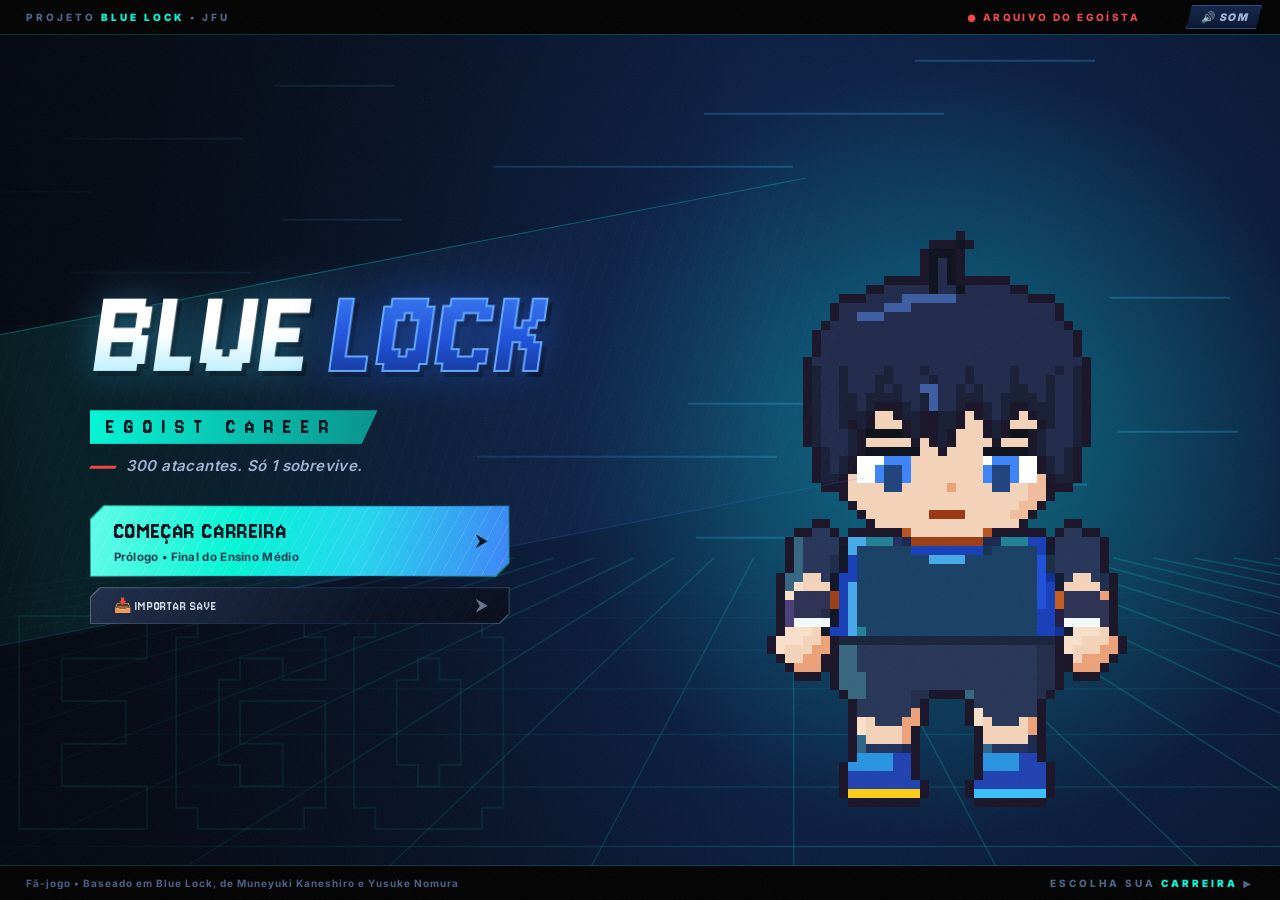
==== index.html @ 35a07892 "Fase 2 (lote 1, grupo B): cena 11 scripted_shot refeita como transmissão de TV Conceito A "A transmi" ====
<!DOCTYPE html>
<html lang="pt-BR">
<head>
  <meta charset="UTF-8" />
  <meta name="viewport" content="width=device-width, initial-scale=1.0, viewport-fit=cover" />
  <title>BLUE LOCK: Egoist Career</title>
  <!-- App instalável (Android: "Instalar app"; iPhone: Compartilhar → "Adicionar à Tela de Início") -->
  <link rel="manifest" href="manifest.webmanifest">
  <meta name="theme-color" content="#03060f">
  <link rel="icon" type="image/png" href="icons/icon-192.png">
  <link rel="apple-touch-icon" href="icons/apple-touch-icon.png">
  <meta name="apple-mobile-web-app-capable" content="yes">
  <meta name="mobile-web-app-capable" content="yes">
  <meta name="apple-mobile-web-app-status-bar-style" content="black-translucent">
  <meta name="apple-mobile-web-app-title" content="Blue Lock">
  <link rel="stylesheet" href="css/tokens.css">
  <link rel="stylesheet" href="css/componentes.css">
  <link rel="stylesheet" href="css/style.css" />
  <link rel="stylesheet" href="css/atributos.css" />
  <link rel="stylesheet" href="css/ui_shell.css">
  <link rel="stylesheet" href="css/ui_historia.css">
  <link rel="stylesheet" href="css/ui_perfil.css">
  <link rel="stylesheet" href="css/ui_colecao.css">
  <link rel="stylesheet" href="css/ui_time.css">
  <link rel="stylesheet" href="css/mobile_telas.css">
  <link rel="stylesheet" href="css/mobile.css">
  <link rel="stylesheet" href="css/duo.css">
  <link rel="stylesheet" href="css/hub.css">
  <link rel="stylesheet" href="css/save.css">
</head>
<body>

  <!-- ================================================================== -->
  <!-- TELA INICIAL (abre o jogo; o hub de carreira fica atrás dela)      -->
  <!-- ================================================================== -->
  <div id="title-screen" class="title-screen open">
    <canvas id="title-canvas" width="1280" height="720"></canvas>
    <div class="title-content">
      <div class="title-logo">
        <span class="title-logo-blue">BLUE</span><span class="title-logo-lock">LOCK</span>
      </div>
      <div class="title-sub">EGOIST CAREER</div>
      <div class="title-tagline">300 atacantes. Só 1 sobrevive.</div>
      <div id="title-menu" class="title-menu"></div>
    </div>
    <button class="title-mute js-mute-btn" onclick="SFX.toggleMute()">🔊 SOM</button>
    <div class="title-footer">Fã-jogo • Baseado em Blue Lock, de Muneyuki Kaneshiro e Yusuke Nomura</div>
  </div>

  <!-- CRIAR / EDITAR JOGADOR (✏️ na frente do nome): App.openCreator -->
  <div id="creator-screen" class="creator-screen"></div>

  <!-- BARRA DE NAVEGAÇÃO SUPERIOR -->
  <nav class="top-nav-bar">
    <button class="top-tab-btn tab-story active" data-tab="HISTORIA">HISTÓRIA</button>
    <button class="top-tab-btn" data-tab="PROFILE">PERFIL</button>
    <button class="top-tab-btn" data-tab="ESTATISTICAS">ATRIBUTOS</button>
    <button class="top-tab-btn" data-tab="TREINO">TREINOS</button>
    <button class="top-tab-btn" data-tab="ARMAS">ARMAS</button>
    <button class="top-tab-btn tab-fluxo" data-tab="FLUXO">FLUXO</button>
    <button class="top-tab-btn tab-shop" data-tab="LOJA">🛒 LOJA</button>
    <button class="top-tab-btn" data-tab="EQUIPE">EQUIPE</button>
    <button class="top-tab-btn" data-tab="RELACIONAMENTOS">RELAÇÕES</button>
    <button class="top-tab-btn" data-tab="CONQUISTAS">CONQUISTAS</button>
    <button class="top-tab-btn" data-tab="OBJECTIVES">OBJETIVOS</button>
    <button class="top-tab-btn tab-menu js-mute-btn" onclick="SFX.toggleMute()">🔊 SOM</button>
    <button class="top-tab-btn tab-menu-2" onclick="App.openTitleScreen()">☰ MENU</button>
  </nav>

  <!-- SUB-CABEÇALHO DE PERFIL E MOEDAS -->
  <header class="ego-subheader">
    <div class="player-meta-left">
      <button class="pencil-btn" title="Personalizar jogador" onclick="App.openCreator('edit')">✏️</button>
      <span class="player-title-big js-player-name">Yori Triver</span>
      <span class="pos-pill js-player-pos">LW</span>
      <button class="btn-mudar" onclick="App.changePosition()">MUDAR</button>
      <span class="ovr-header-badge js-player-ovr">OVR 147</span>
      <span class="gear-note js-chapter-note"></span>
    </div>
    <div class="currencies-right">
      <div class="currency-item" title="Giros de Arma e Fluxo">
        <span>🎰 GIROS:</span>
        <span class="js-spins" style="color:#00f5d4">5</span>
      </div>
      <div class="currency-item" title="Giros da Sorte (compre na LOJA)">
        <span>🍀 SORTE:</span>
        <span class="js-lucky" style="color:#4ade80">0</span>
      </div>
      <div class="currency-item" title="Pontos de Habilidade para evoluir OVR">
        <span>⚡ SP:</span>
        <span class="js-sp" style="color:#f59e0b">15</span>
      </div>
      <div class="currency-item" title="EgoCoins">
        <span>💠 EGOCOINS:</span>
        <span class="js-egocoins" style="color:#60a5fa">1200</span>
      </div>
    </div>
  </header>

  <main class="main-workspace">

    <!-- ================================================================== -->
    <!-- ABA 0: HISTÓRIA (capítulo atual + linha do tempo da campanha)       -->
    <!-- ================================================================== -->
    <section id="tab-HISTORIA" class="tab-panel active">
      <div id="story-hub"></div>
    </section>

    <!-- ================================================================== -->
    <!-- ABA 1: PERFIL & ARMÁRIO (IGUAL À PRINT 2)                           -->
    <!-- ================================================================== -->
    <section id="tab-PROFILE" class="tab-panel">
      <div class="profile-three-cols">
        <!-- Coluna 1: o seu jogador -->
        <div class="panel-box">
          <div class="viewport-header">
            <span>SEU JOGADOR</span>
            <div class="viewport-btns">
              <button class="active" onclick="App.toggleViewportFacing('front')">FRENTE</button>
              <button onclick="App.toggleViewportFacing('back')">COSTAS</button>
            </div>
          </div>
          <div class="viewport-canvas-wrap">
            <canvas id="profile-viewport-canvas" width="240" height="270"></canvas>
          </div>
          <div class="viewport-footer">
            <div>
              <span class="shirt-num-gold js-shirt-number-preview">#11</span>
              <strong class="js-shirt-name-preview" style="margin-left:8px">TRIVER</strong>
              <div style="font-size:10px; color:#94a3b8">Acessórios e Fluxo aparecem em campo</div>
            </div>
            <button class="btn-mudar" onclick="App.switchTab('ARMAS')">ARMAS ▶</button>
          </div>
        </div>

        <!-- Coluna 2: Armário (acessórios da Print 2) -->
        <div class="panel-box">
          <div class="viewport-header">
            <span>ARMÁRIO</span>
            <span id="locker-owned-count">1 DE 10</span>
          </div>
          <div class="locker-filters-row">
            <button class="locker-filter-btn active" onclick="App.setLockerFilter('ALL', this)">TODOS</button>
            <button class="locker-filter-btn" onclick="App.setLockerFilter('HEAD', this)">CABEÇA</button>
            <button class="locker-filter-btn" onclick="App.setLockerFilter('FACE', this)">ROSTO</button>
            <button class="locker-filter-btn" onclick="App.setLockerFilter('ARM', this)">BRAÇO</button>
            <button class="locker-filter-btn" onclick="App.setLockerFilter('WRIST', this)">PULSO</button>
            <button class="locker-filter-btn" onclick="App.setLockerFilter('HANDS', this)">MÃOS</button>
            <button class="locker-filter-btn" onclick="App.setLockerFilter('BACK', this)">COSTAS</button>
          </div>
          <div id="locker-grid" class="locker-grid"></div>
        </div>

        <!-- Coluna 3: Camisa & aparência -->
        <div class="panel-box">
          <div class="viewport-header"><span>CAMISA & APARÊNCIA</span></div>
          <div style="font-size:11px; color:#94a3b8; margin-bottom:6px">NOME COMPLETO</div>
          <input id="profile-name-input" class="ego-input" style="margin-bottom:12px" value="Yori Triver" oninput="App.updateAppearance('name', this.value)" />

          <div class="shirt-input-row">
            <div>
              <div style="font-size:10px; color:#94a3b8; margin-bottom:4px">NOME NA CAMISA</div>
              <input id="profile-shirt-input" class="ego-input" value="TRIVER" oninput="App.updateAppearance('shirtName', this.value.toUpperCase())" />
            </div>
            <div>
              <div style="font-size:10px; color:#94a3b8; margin-bottom:4px">NÚMERO</div>
              <input id="profile-number-input" class="ego-input" type="number" min="1" max="99" value="11" oninput="App.updateAppearance('number', parseInt(this.value || 11, 10))" />
            </div>
          </div>

          <hr style="border-color:#1e3a6e; margin:14px 0" />
          <div class="viewport-header"><span>VISUAL</span></div>

          <div class="customizer-row">
            <span>Estilo de Cabelo:</span>
            <select id="hair-style-select" class="ego-input" style="width:150px" onchange="App.updateAppearance('hairStyle', this.value)">
              <option value="isagi">Protagonista (Isagi)</option>
              <option value="spiky_tall">Espetado Clássico</option>
              <option value="bachira_bob">Duas Cores (Bachira)</option>
              <option value="rin_fringe">Franja Assassina (Rin)</option>
              <option value="nagi_fluffy">Bagunçado Gênio (Nagi)</option>
              <option value="barou_flame">Labaredas do Rei (Barou)</option>
              <option value="shidou_horns">Explosão (Shidou)</option>
              <option value="kunigami_spike">Espetado Herói (Kunigami)</option>
              <option value="ego_bob">Chanel Reto (Ego)</option>
              <option value="kaiser_gradient">Imperador (Kaiser)</option>
              <option value="parted_glasses">Com Óculos (Yukimiya)</option>
              <option value="chigiri_long">Longo Veloz (Chigiri)</option>
              <option value="sae_spiky">Gênio Espetado (Sae)</option>
              <option value="loki_flattop">Topo Reto (Loki)</option>
              <option value="hugo_wavy">Ondulado (Hugo)</option>
              <option value="reo_bun">Coque (Reo)</option>
            </select>
          </div>
          <div class="customizer-row">
            <span>Cor do Cabelo:</span>
            <input id="hair-color-input" type="color" value="#1b2340" onchange="App.updateAppearance('hairColor', this.value)" />
          </div>
          <div class="customizer-row">
            <span>Mechas / Secundária:</span>
            <input id="hair-secondary-input" type="color" value="#3a5ba0" onchange="App.updateAppearance('hairSecondary', this.value)" />
          </div>
          <div class="customizer-row">
            <span>Cor dos Olhos (Ego):</span>
            <input id="eye-color-input" type="color" value="#3b82f6" onchange="App.updateAppearance('eyeColor', this.value)" />
          </div>

          <div style="margin-top:16px; display:flex; flex-direction:column; gap:8px">
            <button class="btn-play-chapter js-current-chapter-btn-label" style="width:100%; margin:0; font-size:14px" onclick="App.launchChapterMatch()">
              CONTINUAR HISTÓRIA ▶
            </button>
          </div>
        </div>
      </div>
    </section>

    <!-- ================================================================== -->
    <!-- ABA 2: ESTATÍSTICAS & OVERALL (IGUAL À PRINT 3)                    -->
    <!-- ================================================================== -->
    <section id="tab-ESTATISTICAS" class="tab-panel">
      <!-- Visual em css/atributos.css; textos, barras, boneco e radar em App.renderStatsTab -->
      <div id="atr-root" class="atr-root">

        <!-- VITRINE DO JOGADOR: OVR gigante, classificação, boneco com aura e ficha -->
        <div class="atr-showcase atr-frame atr-grain">
          <div class="atr-sc-slash" aria-hidden="true"></div>
          <div class="atr-watermark" id="atr-watermark" aria-hidden="true">11</div>
          <canvas id="stats-viewport-canvas" class="atr-sc-canvas" width="400" height="560"></canvas>
          <div class="atr-letterbox"><span>EGOIST <b>PROFILE</b></span><span>BLUE LOCK</span></div>

          <div class="atr-sc-top">
            <div class="atr-ovr-block">
              <div class="atr-ovr-num" id="atr-ovr-num">0</div>
              <div class="atr-ovr-tag"><span>OVR</span><b class="atr-pos" id="atr-pos">LW</b></div>
            </div>
            <div class="atr-grade">
              <div class="atr-cap">CLASSIFICAÇÃO GERAL</div>
              <div class="atr-emblem" id="atr-emblem"><span id="stats-rank-letter">E</span></div>
              <div class="atr-grade-label" id="atr-rank-label">RANK E</div>
              <div class="atr-grade-ovr" id="stats-rank-ovr">OVR 0</div>
            </div>
          </div>

          <div class="atr-sc-bottom">
            <div class="atr-personality" id="atr-personality">PERSONALIDADE: SAÍDA / EGOÍSTA</div>
            <div class="atr-name-row">
              <span class="atr-number" id="atr-number">#11</span>
              <span class="atr-name" id="atr-name">YORI TRIVER</span>
            </div>
            <div class="atr-info">
              <div><small>ALTURA</small><strong id="atr-height">5' 11"</strong></div>
              <div><small>PÉ DOMINANTE</small><strong id="stats-foot">DIREITA</strong></div>
              <div><small>RANKING BL</small><strong id="atr-blr">—</strong></div>
            </div>
          </div>
        </div>

        <div class="atr-main">
          <div class="atr-top">
            <!-- PONTOS DE HABILIDADE -->
            <div class="atr-sp atr-frame">
              <div class="atr-sp-count">
                <div class="atr-sp-title">Pontos de Habilidade</div>
                <div class="atr-sp-big"><span class="atr-sp-num js-sp" id="atr-sp-num">0</span><span class="atr-sp-unit">SP</span></div>
              </div>
              <div class="atr-sp-ctrl-row">
                <div class="atr-qty">
                  <div class="atr-cap">ADICIONAR QUANTIDADE POR CLIQUE</div>
                  <div class="atr-qty-ctrls">
                    <button class="atr-qbtn" onclick="App.changeSpMultiplier(-1)" title="Diminuir"><span>-</span></button>
                    <div class="atr-qty-display" id="sp-mult-display">1</div>
                    <button class="atr-qbtn" onclick="App.changeSpMultiplier(1)" title="Aumentar"><span>+</span></button>
                    <button class="atr-qbtn atr-max" onclick="App.changeSpMultiplier('MAX')"><span>MÁXIMO</span></button>
                  </div>
                </div>
                <button class="atr-reset" onclick="App.resetSkillPoints()"><span>Redefinir todos os SP - 750 EGOCOIN</span></button>
              </div>
              <p class="atr-sp-hint">
                Clique no botão <strong>+</strong> ao lado de cada atributo abaixo ou vá na aba <strong>TREINOS</strong> para evoluir seu Overall rumo ao World Class!
              </p>
            </div>

            <!-- RADAR (6 eixos que juntam os 12 atributos) -->
            <div class="atr-radar atr-frame">
              <div class="atr-radar-head"><span class="atr-cap">PERFIL DE JOGO</span><span class="atr-radar-scale" id="atr-radar-scale">0–50</span></div>
              <canvas id="atr-radar-cv" width="280" height="160"></canvas>
            </div>
          </div>

          <div class="atr-cats">
            <div class="atr-cat atr-frame" style="--cat:#00f5d4">
              <div class="atr-cat-head"><span class="atr-cat-name">FÍSICO</span><span class="atr-cat-avg"><small>MÉDIA</small><b id="atr-avg-fisico">0</b></span></div>
              <div id="stats-list-fisico" class="atr-list"></div>
            </div>
            <div class="atr-cat atr-frame" style="--cat:#3b82f6">
              <div class="atr-cat-head"><span class="atr-cat-name">TÉCNICA</span><span class="atr-cat-avg"><small>MÉDIA</small><b id="atr-avg-tecnica">0</b></span></div>
              <div id="stats-list-tecnica" class="atr-list"></div>
            </div>
            <div class="atr-cat atr-frame" style="--cat:#a78bfa">
              <div class="atr-cat-head"><span class="atr-cat-name">MENTAL</span><span class="atr-cat-avg"><small>MÉDIA</small><b id="atr-avg-mental">0</b></span></div>
              <div id="stats-list-mental" class="atr-list"></div>
            </div>
          </div>
        </div>
      </div>
    </section>

    <!-- ================================================================== -->
    <!-- ABA 3: ARMAS (SPIN GACHA 7 RARIDADES + SKILLS 1, 2 E 3)            -->
    <!-- ================================================================== -->
    <section id="tab-ARMAS" class="tab-panel">
      <div id="weapon-lock-status"></div>

      <div class="gacha-action-bar">
        <div>
          <h2>ROLETA DE ARMAS</h2>
          <p style="font-size:12px; color:#cbd5e1">
            Raridades: <span style="color:#94a3b8">Comum</span> •
            <span style="color:#22c55e">Incomum</span> •
            <span style="color:#38bdf8">Raro</span> •
            <span style="color:#a855f7">Épico</span> •
            <span style="color:#facc15">Lendário</span> •
            <span style="color:#ef4444">Mítico</span> •
            <span style="color:#00f5d4">World Class (Classe Mundial)</span>
          </p>
        </div>
        <div id="weapon-spin-buttons" style="display:flex; gap:10px; flex-wrap:wrap"></div>
      </div>

      <div class="slots-two-cols">
        <div id="weapon-slot-1-box"></div>
        <div id="weapon-slot-2-box"></div>
      </div>

      <h3 style="margin-bottom:4px">TUDO QUE PODE SAIR NA ROLETA:</h3>
      <p style="font-size:12px; color:#94a3b8; margin-bottom:10px">Você não escolhe e não guarda armas: a que sair é a sua até você girar de novo.</p>
      <div id="weapons-catalog-grid"></div>
    </section>

    <!-- ================================================================== -->
    <!-- ABA 4: FLUXO & EVOLUÇÃO NEL (METAVISION / PREDATOR EYE)            -->
    <!-- ================================================================== -->
    <section id="tab-FLUXO" class="tab-panel">
      <div class="gacha-action-bar" style="border-color:#ef4444">
        <div>
          <h2>FLUXO</h2>
          <p style="font-size:12px; color:#cbd5e1">
            Até a Liga Neo Egoísta você possui 1 Fluxo. Na NEL você libera o 2º Slot de Fluxo e desperta o <strong>Metavision</strong> ou <strong>Predator Eye</strong>!
          </p>
        </div>
        <div id="flow-spin-buttons" style="display:flex; gap:10px; flex-wrap:wrap"></div>
      </div>

      <div id="flow-slots-container" class="slots-two-cols"></div>

      <h3 style="margin:14px 0 8px">👁️ EVOLUÇÕES DESPERTADAS NA LIGA NEO EGOÍSTA (NEL):</h3>
      <div id="nel-evolutions-container" class="stats-three-pillars" style="margin-bottom:18px"></div>

      <h3 style="margin-bottom:4px">TODOS OS FLUXOS QUE PODEM SAIR NA ROLETA:</h3>
      <p style="font-size:12px; color:#94a3b8; margin-bottom:10px">Sem inventário: o fluxo que sair substitui o seu.</p>
      <div id="flows-catalog-grid"></div>
    </section>

    <!-- ================================================================== -->
    <!-- LOJA: giros normais e Giros da Sorte (mais chance de raridade alta) -->
    <!-- ================================================================== -->
    <section id="tab-LOJA" class="tab-panel">
      <div id="shop-box"></div>
    </section>

    <!-- ================================================================== -->
    <!-- ABA 5: TREINOS (ESQUEMA DE TREINO PARA SUBIR OVERALL & QUÍMICA)    -->
    <!-- ================================================================== -->
    <section id="tab-TREINO" class="tab-panel">
      <div class="gacha-action-bar">
        <div>
          <h2>CENTRO DE TREINAMENTO</h2>
          <p style="font-size:12px; color:#cbd5e1">
            Cada treino é um minigame em campo. Ganha atributos de verdade (veja o efeito na aba ATRIBUTOS) e Pontos de Habilidade.
          </p>
        </div>
      </div>
      <div id="training-drills-grid" class="slots-two-cols"></div>
    </section>

    <!-- ================================================================== -->
    <!-- ABA 8: EQUIPE — MOSTRA APENAS A EQUIPE ATUAL DA FASE DA HISTÓRIA   -->
    <!-- ================================================================== -->
    <section id="tab-EQUIPE" class="tab-panel">
      <div class="gacha-action-bar">
        <div>
          <h2 id="current-story-team-title">EQUIPE</h2>
          <p style="font-size:12px; color:#cbd5e1">
            Seu time e o adversário mudam com o capítulo da história.
          </p>
        </div>
      </div>
      <div id="all-characters-grid" class="slots-two-cols"></div>
    </section>

    <!-- ================================================================== -->
    <!-- ABA 9: RELACIONAMENTOS & REAÇÕES QUÍMICAS                          -->
    <!-- ================================================================== -->
    <section id="tab-RELACIONAMENTOS" class="tab-panel">
      <div class="gacha-action-bar">
        <div>
          <h2>RELAÇÕES & REAÇÕES QUÍMICAS</h2>
          <p style="font-size:12px; color:#cbd5e1">
            Suas escolhas nos diálogos mudam a química com cada jogador. Em campo, com a bola, aperte <strong>C</strong>: o parceiro com mais química faz a jogada dele com você.
          </p>
        </div>
      </div>
      <div id="relationships-grid"></div>
    </section>

    <!-- ================================================================== -->
    <!-- ABA 10 & 11: CONQUISTAS & OBJECTIVES                               -->
    <!-- ================================================================== -->
    <section id="tab-CONQUISTAS" class="tab-panel">
      <h2 style="margin-bottom:12px">CONQUISTAS</h2>
      <div id="achievements-grid"></div>
    </section>

    <section id="tab-OBJECTIVES" class="tab-panel">
      <h2 style="margin-bottom:12px">OBJETIVOS</h2>
      <div id="objectives-grid"></div>
    </section>

  </main>

  <!-- ================================================================== -->
  <!-- OVERLAY DE PARTIDA EM TELA TODA (100vw x 100vh FULLSCREEN!)        -->
  <!-- ================================================================== -->
  <div id="fullscreen-match-overlay" class="fullscreen-match-overlay">
    <!-- HUD Superior Flutuante sobre o Campo em Tela Toda -->
    <div class="fullscreen-hud-top">
      <!-- Placar estilo transmissão de TV -->
      <div class="tv-scoreboard">
        <span id="match-home-name" class="tv-team home">BLUE LOCK</span>
        <span id="match-score-display" class="tv-score">0 - 0</span>
        <span id="match-away-name" class="tv-team away">RIVAL</span>
        <span id="match-time-display" class="tv-clock">1:30</span>
      </div>
      <span id="match-target-display" class="tv-goal">META 0/3</span>
      <span class="tv-rating">NOTA <b id="match-rating-display">6.0</b></span>
      <div class="match-bars-wrap">
        <div>
          <div class="meter-label" style="color:#22c55e">FÔLEGO <kbd>SHIFT</kbd></div>
          <div class="mini-meter"><div id="match-stamina-bar" class="mini-meter-fill" style="width:100%; background:#22c55e"></div></div>
        </div>
        <div>
          <div class="meter-label" style="color:#00f5d4">FLUXO <kbd>G</kbd></div>
          <div class="mini-meter"><div id="match-flow-bar" class="mini-meter-fill" style="width:75%; background:#00f5d4"></div></div>
        </div>
        <div>
          <div class="meter-label" style="color:#ec4899">QUÍMICA <kbd>C</kbd></div>
          <div class="mini-meter"><div id="match-chem-bar" class="mini-meter-fill" style="width:85%; background:#ec4899"></div></div>
        </div>
        <button class="hud-exit-btn js-mute-btn" onclick="SFX.toggleMute()">🔊 SOM</button>
        <button class="hud-exit-btn" onclick="MatchEngine.openPauseMenu()">⏸ PAUSA <kbd>ESC</kbd></button>
      </div>
    </div>

    <!-- Canvas 100% Tela Toda -->
    <canvas id="match-canvas" width="1366" height="768"></canvas>

    <!-- Menu de pausa (ESC): continuar, controles, som e desistir -->
    <div id="pause-overlay" class="pause-overlay"></div>

    <!-- Tutorial (1ª partida da carreira e 1ª no Blue Lock): o passo atual -->
    <div id="tutorial-panel" class="tutorial-panel"></div>

    <!-- Barra Inferior Flutuante de Controles e Skills -->
    <div class="fullscreen-hud-bottom">
      <span class="hud-skill-btn" style="border-color:#22c55e; cursor:default">
        <span class="key-badge" style="background:#22c55e; color:#090d16">SHIFT</span> CORRER
      </span>
      <span class="hud-skill-btn" style="border-color:#facc15; cursor:default" title="Segure Q ou E enquanto solta o chute">
        <span class="key-badge" style="background:#facc15; color:#090d16">Q / E</span> CHUTE CURVADO
      </span>
      <button class="hud-skill-btn" style="border-color:#00f5d4" onclick="MatchEngine.dribbleMove()">
        <span class="key-badge" style="background:#00f5d4; color:#090d16">ESPAÇO</span> DRIBLAR
      </button>
      <button class="hud-skill-btn" style="border-color:#facc15" onclick="MatchEngine.passBall()">
        <span class="key-badge" style="background:#facc15; color:#090d16">MOUSE DIR</span> DAR PASSE
      </button>
      <button class="hud-skill-btn" style="border-color:#38bdf8" onclick="MatchEngine.callForPass()">
        <span class="key-badge" style="background:#38bdf8; color:#090d16">R</span> PEDIR BOLA
      </button>
      <button class="hud-skill-btn" style="border-color:#f97316" onclick="MatchEngine.slideTackle()">
        <span class="key-badge" style="background:#f97316; color:#090d16">F</span> CARRINHO
      </button>
      <button id="hud-skill-1" class="hud-skill-btn" onclick="MatchEngine.useWeaponSkill('1')">
        <span class="key-badge">1</span> Skill 1
      </button>
      <button id="hud-skill-2" class="hud-skill-btn" onclick="MatchEngine.useWeaponSkill('2')">
        <span class="key-badge">2</span> Skill 2
      </button>
      <button id="hud-skill-3" class="hud-skill-btn" onclick="MatchEngine.useWeaponSkill('3')">
        <span class="key-badge">3</span> Skill 3
      </button>
      <button id="hud-skill-4" class="hud-skill-btn" style="display:none" onclick="MatchEngine.useWeaponSkill('4')"></button>
      <button id="hud-skill-5" class="hud-skill-btn" style="display:none" onclick="MatchEngine.useWeaponSkill('5')"></button>
      <button id="hud-skill-6" class="hud-skill-btn" style="display:none" onclick="MatchEngine.useWeaponSkill('6')"></button>
      <button class="hud-skill-btn" style="border-color:#00f5d4" onclick="MatchEngine.activateFlow()">
        <span class="key-badge" style="background:#00f5d4; color:#090d16">G</span> FLUXO
      </button>
      <button class="hud-skill-btn" style="border-color:#ec4899" onclick="MatchEngine.triggerChemicalReaction()">
        <span class="key-badge" style="background:#ec4899; color:#fff">C</span> QUÍMICA
      </button>
    </div>
  </div>

  <!-- ================================================================== -->
  <!-- OVERLAY DE ANIMAÇÃO DO ANIME/MANGÁ (MUDANÇA DE ÂNGULOS + GOL!)      -->
  <!-- ================================================================== -->
  <div id="sakuga-anime-overlay" class="sakuga-anime-overlay">
    <div class="sakuga-top-controls">
      <div id="sakuga-angle-buttons" style="display:flex; gap:6px; align-items:center; flex-wrap:wrap">
        <span style="color:#facc15; font-weight:900; font-size:12px; margin-right:6px">🎥 SELECIONAR ÂNGULO DA CÂMERA:</span>
        <button class="hud-skill-btn" onclick="CutsceneEngine.setSakugaAngle(0)">[1] Disputa & Sorte</button>
        <button class="hud-skill-btn" onclick="CutsceneEngine.setSakugaAngle(1)">[2] Olhos do Ego & Aiku</button>
        <button class="hud-skill-btn" style="border-color:#00f5d4" onclick="CutsceneEngine.setSakugaAngle(2)">[3] Chute Mudando 3 Ângulos!</button>
        <button class="hud-skill-btn" onclick="CutsceneEngine.setSakugaAngle(3)">[4] Câmera na Bola</button>
        <button class="hud-skill-btn" style="border-color:#22c55e" onclick="CutsceneEngine.setSakugaAngle(4)">[5] Bola Batendo na Rede!</button>
      </div>
      <div style="display:flex; gap:8px">
        <button class="btn-play-chapter" style="margin:0; padding:6px 14px" onclick="CutsceneEngine.nextSakugaAngle()">AVANÇAR ▶</button>
        <button class="vn-skip-btn" onclick="CutsceneEngine.finishSakuga()">PULAR ▶▶</button>
      </div>
    </div>
    <canvas id="sakuga-action-canvas" width="1280" height="720" onclick="CutsceneEngine.nextSakugaAngle()"></canvas>
  </div>

  <!-- MODAL DE INTRODUÇÃO DE PARTIDA -->
  <div id="match-intro-modal" class="ego-modal">
    <div class="cinematic-box">
      <div id="match-intro-body"></div>
      <button class="btn-dilemma shoot-choice" style="margin-top:16px" onclick="App.closeIntroAndPlay()">
        ENTRAR EM CAMPO ▶
      </button>
    </div>
  </div>

  <!-- MODAL CINEMATOGRÁFICO ("QUATRO EGOS", DILEMA DO PASSE, GACHA) -->
  <div id="cinematic-modal" class="ego-modal">
    <div id="cinematic-modal-content" style="width:100%; display:flex; justify-content:center"></div>
  </div>

  <!-- TELA DE CUTSCENE ESTILO AS IMAGENS 1 E 2 (TRAINING CENTRE / VISUAL NOVEL) -->
  <div id="vn-cutscene-overlay" class="vn-cutscene-overlay">
    <div class="vn-letterbox-top"></div>

    <div class="vn-scene-viewport" onclick="CutsceneEngine.next()">
      <!-- Nuvens do Céu -->
      <div class="vn-cloud" style="top:18px; left:2%; width:220px"></div>
      <div class="vn-cloud" style="top:86px; left:30%; width:310px"></div>
      <div class="vn-cloud" style="top:45px; left:70%; width:215px"></div>

      <!-- Escudo Superior Esquerdo (Imagem 1) -->
      <div class="vn-club-crest">
        <div id="vn-crest-title" class="vn-crest-header">BLUE LOCK</div>
        <div style="font-size:38px; font-weight:900; color:#091532; margin-top:14px">⚽</div>
      </div>

      <!-- Prédio "TRAINING CENTRE" ao Fundo (Imagem 1 e 2) -->
      <div class="vn-building">
        <div id="vn-building-title" class="vn-building-sign">BLUE LOCK  TRAINING CENTRE</div>
        <div class="vn-building-gold-line"></div>
        <div class="vn-windows-row">
          <div class="vn-window"></div><div class="vn-window"></div><div class="vn-window"></div>
          <div class="vn-window"></div><div class="vn-window"></div><div class="vn-window"></div>
          <div class="vn-window"></div><div class="vn-window"></div><div class="vn-window"></div>
          <div class="vn-window"></div><div class="vn-window"></div><div class="vn-window"></div>
          <div class="vn-window"></div><div class="vn-window"></div>
        </div>
      </div>

      <!-- Grade e Placas Amarelas de Patrocínio -->
      <div class="vn-fence-bar"></div>
      <div class="vn-sponsors-row">
        <div class="vn-sponsor-board">BLUE LOCK</div>
        <div class="vn-sponsor-board">EMILIA AUTO</div>
        <div class="vn-sponsor-board">DUCALE</div>
        <div class="vn-sponsor-board">CROCE SPORT</div>
        <div class="vn-sponsor-board">JFU JAPAN</div>
        <div class="vn-sponsor-board">NEO EGOIST</div>
      </div>

      <!-- Gramado Listrado -->
      <div class="vn-grass-floor"></div>

      <!-- Bonecos Gigantes em Close-Up no Centro (Igual à Imagem 2!) -->
      <canvas id="vn-stage-canvas" class="vn-stage-canvas" width="900" height="470"></canvas>

      <!-- Caixa Azul de Diálogo com Retrato em Moldura (Igual à Imagem 1 e 2) -->
      <div class="vn-dialogue-box">
        <div class="vn-portrait-frame">
          <canvas id="vn-portrait-canvas" width="132" height="136"></canvas>
        </div>
        <div class="vn-dialogue-content">
          <div id="vn-speaker-name" class="vn-speaker-plate">COACH / EGO</div>
          <div id="vn-dialogue-text" class="vn-dialogue-text">Clique para avançar o diálogo...</div>
          <div class="vn-click-continue">CLIQUE PARA CONTINUAR ▶</div>
        </div>
      </div>
    </div>

    <!-- Barra Preta Inferior (SEM botão de voltar para trás, apenas PULAR >>) -->
    <div class="vn-letterbox-bottom">
      <button class="vn-skip-btn" onclick="CutsceneEngine.skip()">PULAR >></button>
    </div>
  </div>

  <!-- NOTIFICAÇÃO TOAST -->
  <div id="ego-toast" class="ego-toast"></div>

  <!-- SCRIPTS DO JOGO -->
  <script src="js/data_characters.js"></script>
  <script src="js/data_weapons_flows.js"></script>
  <script src="js/data_story.js"></script>
  <script src="js/data_duo.js"></script>
  <script src="js/sound_engine.js"></script>
  <script src="js/music_engine.js"></script>
  <script src="js/pixel_renderer.js"></script>
  <script src="js/sprite_rig.js"></script>
  <script src="js/data_animations.js"></script>
  <script src="js/sprite_bridge.js"></script>
  <script src="js/cutscene_engine.js"></script>
  <script src="js/cine_kit.js"></script>
  <script src="js/cine_inicio.js"></script>
  <script src="js/cine_espanha.js"></script>
  <script src="js/cine_fox.js"></script>
  <script src="js/cine_final.js"></script>
  <script src="js/cine_rin.js"></script>
  <script src="js/cine_fox2.js"></script>
  <script src="js/cine_luck.js"></script>
  <script src="js/cine_partida.js"></script>
  <script src="js/cine_fluxos_a.js"></script>
  <script src="js/cine_fluxos_b.js"></script>
  <script src="js/cine_fluxos_c.js"></script>
  <script src="js/cine_fluxos_d.js"></script>
  <script src="js/cine_fluxos_e.js"></script>
  <script src="js/cine_hugo.js"></script>
  <script src="js/cine_duo.js"></script>
  <script src="js/cine_wildcard.js"></script>
  <script src="js/cine_manga.js"></script>
  <script src="js/cine_selecao1.js"></script>
  <script src="js/cine_selecao2.js"></script>
  <script src="js/cine_federacao.js"></script>
  <script src="js/cine_final_franca.js"></script>
  <script src="js/cine_bola_ouro.js"></script>
  <script src="js/bg_estadios.js"></script>
  <script src="js/bg_bluelock.js"></script>
  <script src="js/bg_mundo.js"></script>
  <script src="js/match_engine.js"></script>
  <script src="js/ego_fx.js"></script>
  <!-- js/vendor/peerjs.min.js (a parte online do Modo Dupla) é carregado só quando a sala abre: js/duo_net.js -->
  <script src="js/duo_net.js"></script>
  <script src="js/duo_match.js"></script>
  <script src="js/state.js"></script>
  <script src="js/save.js"></script>
  <script src="js/app.js"></script>
  <script src="js/save_transfer.js"></script>
  <script src="js/duo_mode.js"></script>
  <script src="js/duo_career.js"></script>
  <script src="js/duo_saga.js"></script>
  <script src="js/ui_shell.js"></script>
  <script src="js/easter_eggs.js"></script>
  <script src="js/mobile.js"></script>
  <script src="js/ui_historia.js"></script>
  <script src="js/ui_perfil.js"></script>
  <script src="js/ui_colecao.js"></script>
  <script src="js/ui_time.js"></script>
  <script src="js/abas.js"></script>
  <script src="js/hub.js"></script>
  <script src="js/hub3d.js"></script>
  <script src="js/hub3d_cidade.js"></script>
  <script src="js/hub3d_gl.js"></script>
  <script src="js/hub3d_estadio.js"></script>
  <script src="js/torcida.js"></script>
  <script src="js/cine3d.js"></script>
  <script src="js/cine3d_kit.js"></script>
  <script src="js/cine_roteiro.js"></script>
  <script src="js/cine3d_inicio.js"></script>
  <script src="js/cine3d_selecao1.js"></script>
  <script src="js/cine3d_selecao2.js"></script>
  <script src="js/cine3d_manga.js"></script>
  <script src="js/cine3d_partida.js"></script>
  <script src="js/cine_art.js"></script>
  <script src="js/cine3d_u20.js"></script>
  <script src="js/cine3d_rin.js"></script>
  <script src="js/cine3d_wildcard.js"></script>
  <script src="js/cine3d_federacao.js"></script>
  <script src="js/cine3d_fox.js"></script>
  <script src="js/cine3d_fox2.js"></script>
  <script src="js/cine3d_espanha.js"></script>
  <script src="js/cine3d_final.js"></script>
  <script src="js/cine3d_bola_ouro.js"></script>
  <script src="js/cine3d_duo.js"></script>
  <!-- roteiros do lote 1: grupo B -->
  <script src="js/roteiros/placar_tv.js"></script>
  <script src="js/roteiros/scripted_shot.js"></script>
  <script src="js/treino_academia.js"></script>
</body>
</html>
---- css/tokens.css ----
/* ============================================================================
   TOKENS DO DESIGN SYSTEM — a única fonte de verdade de cor, tipo, espaço,
   cantos, sombra e movimento. Carregado ANTES de todos os outros CSS.
   Regras e exemplos: STYLE_GUIDE.md. Nada de cor ou tamanho solto fora daqui:
   os módulos (ui_*.css, hub.css...) usam var(--bl-*) ou apelidos que apontam
   para estes tokens.
   ============================================================================ */

/* ---------------------------------------------------------------- fontes
   Ficam na pasta do jogo (fonts/): iguais no PC, Android e iPhone, sem internet.
   Licença livre SIL OFL 1.1 (fonts/OFL-*.txt). O navegador só baixa a parte
   latin-ext se aparecer um caractere fora do português. */
@font-face {
  font-family: 'Jersey 10';
  font-style: normal;
  font-weight: 400;
  font-display: swap;
  src: url('../fonts/jersey10-latin.woff2') format('woff2');
  unicode-range: U+0000-00FF, U+0131, U+0152-0153, U+02BB-02BC, U+02C6, U+02DA, U+02DC, U+0304, U+0308, U+0329, U+2000-206F, U+20AC, U+2122, U+2191, U+2193, U+2212, U+2215, U+FEFF, U+FFFD;
}
@font-face {
  font-family: 'Jersey 10';
  font-style: normal;
  font-weight: 400;
  font-display: swap;
  src: url('../fonts/jersey10-latin-ext.woff2') format('woff2');
  unicode-range: U+0100-02BA, U+02BD-02C5, U+02C7-02CC, U+02CE-02D7, U+02DD-02FF, U+0304, U+0308, U+0329, U+1D00-1DBF, U+1E00-1E9F, U+1EF2-1EFF, U+2020, U+20A0-20AB, U+20AD-20C4, U+2113, U+2C60-2C7F, U+A720-A7FF;
}
@font-face {
  font-family: 'Inter';
  font-style: normal;
  font-weight: 100 900;
  font-display: swap;
  src: url('../fonts/inter-latin.woff2') format('woff2');
  unicode-range: U+0000-00FF, U+0131, U+0152-0153, U+02BB-02BC, U+02C6, U+02DA, U+02DC, U+0304, U+0308, U+0329, U+2000-206F, U+20AC, U+2122, U+2191, U+2193, U+2212, U+2215, U+FEFF, U+FFFD;
}
@font-face {
  font-family: 'Inter';
  font-style: normal;
  font-weight: 100 900;
  font-display: swap;
  src: url('../fonts/inter-latin-ext.woff2') format('woff2');
  unicode-range: U+0100-02BA, U+02BD-02C5, U+02C7-02CC, U+02CE-02D7, U+02DD-02FF, U+0304, U+0308, U+0329, U+1D00-1DBF, U+1E00-1E9F, U+1EF2-1EFF, U+2020, U+20A0-20AB, U+20AD-20C4, U+2113, U+2C60-2C7F, U+A720-A7FF;
}

:root {
  /* ---------------------------------------------------------------- cor
     Identidade Blue Lock: preto profundo, azul elétrico, neon, branco de alto
     contraste e UM acento de alerta (ego/perigo). Uso de cada uma: STYLE_GUIDE §2. */
  --bl-ink: #03060e; /* preto profundo: fundo de tela cheia, tarjas */
  --bl-bg: #060b16; /* fundo da página */
  --bl-surface: #0c172e; /* janelas, painéis */
  --bl-surface-2: #102040; /* cartões dentro de painéis */
  --bl-surface-hover: #162b54; /* cartão sob o mouse */
  --bl-line: rgba(96, 165, 250, 0.22); /* bordas finas, divisórias */
  --bl-line-strong: #1e3a6e; /* bordas de destaque discreto */

  --bl-electric: #3b82f6; /* azul elétrico: ação principal, links, seleção */
  --bl-electric-deep: #2563eb; /* fundo de botão primário */
  --bl-neon: #00f5d4; /* destaque: foco, ganho, o "agora" (barras, números que sobem) */
  --bl-ego: #ff3b5c; /* ALERTA de ego/perigo: despertar, rival, risco de eliminação */

  --bl-text: #f8fafc; /* texto principal (branco de alto contraste) */
  --bl-text-2: #b9c6dc; /* texto de apoio, descrições */
  --bl-muted: #7f93b5; /* rótulos, legendas, desabilitado */

  --bl-success: #4ade80; /* vitória, confirmação */
  --bl-danger: #ef4444; /* erro, derrota, ação destrutiva */
  --bl-warning: #f59e0b; /* aviso, energia baixa */
  --bl-gold: #facc15; /* recompensa, raridade, títulos de capítulo */

  /* ---------------------------------------------------------------- tipografia
     2 famílias: Jersey 10 (display, pixel de camisa de futebol) para títulos,
     números grandes e botões; Inter para texto corrido, rótulos e dados. */
  --bl-font-display: 'Jersey 10', 'Arial Narrow', 'Roboto Condensed', Impact, sans-serif;
  --bl-font-text: 'Inter', system-ui, -apple-system, 'Segoe UI', Roboto, Arial, sans-serif;
  /* escala fixa (px): 12 14 16 20 28 40 64 */
  --bl-fs-1: 12px; /* legenda mínima (nunca menor) */
  --bl-fs-2: 14px; /* rótulo, dado secundário */
  --bl-fs-3: 16px; /* texto corrido, diálogo */
  --bl-fs-4: 20px; /* subtítulo, botão */
  --bl-fs-5: 28px; /* título de seção */
  --bl-fs-6: 40px; /* título de tela */
  --bl-fs-7: 64px; /* impacto (GOL, VITÓRIA, nota) */
  --bl-lh-tight: 1.05; /* display */
  --bl-lh-text: 1.45; /* texto corrido */
  --bl-track-display: 0.02em;

  /* ---------------------------------------------------------------- espaço
     Só estes valores (px): 4 8 12 16 24 32 48 64 */
  --bl-sp-1: 4px;
  --bl-sp-2: 8px;
  --bl-sp-3: 12px;
  --bl-sp-4: 16px;
  --bl-sp-5: 24px;
  --bl-sp-6: 32px;
  --bl-sp-7: 48px;
  --bl-sp-8: 64px;

  /* ---------------------------------------------------------------- cantos cortados
     A assinatura visual: chanfro (clip-path) em vez de cantos arredondados */
  --bl-cut-s: 8px; /* botões pequenos, etiquetas */
  --bl-cut-m: 16px; /* cartões, botões */
  --bl-cut-l: 22px; /* janelas, modais */
  --bl-touch: 44px; /* área mínima de toque */

  /* ---------------------------------------------------------------- sombra e brilho */
  --bl-shadow: 0 10px 30px rgba(0, 0, 0, 0.45);
  --bl-glow-neon: 0 0 18px rgba(0, 245, 212, 0.35);
  --bl-glow-electric: 0 0 18px rgba(59, 130, 246, 0.45);
  --bl-focus: 0 0 0 3px var(--bl-bg), 0 0 0 5px var(--bl-neon); /* foco de teclado (anel duplo, cabe dentro do chanfro via outline-offset negativo) */

  /* ---------------------------------------------------------------- movimento
     Durações: rápida (resposta a toque/hover), média (abrir/trocar), lenta (entrada de tela). */
  --bl-dur-fast: 120ms;
  --bl-dur-med: 240ms;
  --bl-dur-slow: 480ms;
  --bl-ease-out: cubic-bezier(0.16, 1, 0.3, 1); /* entrar, aparecer */
  --bl-ease-in: cubic-bezier(0.7, 0, 0.84, 0); /* sair, sumir */
  --bl-ease-inout: cubic-bezier(0.65, 0, 0.35, 1); /* trocar de lugar */
  --bl-ease-snap: cubic-bezier(0.34, 1.56, 0.64, 1); /* impacto: número que sobe, carimbo */

  /* ---------------------------------------------------------------- camadas */
  --bl-z-hud: 100;
  --bl-z-panel: 1000;
  --bl-z-modal: 2000;
  --bl-z-toast: 3000;
  --bl-z-cine: 4000;
}

/* Quem pediu menos movimento no sistema: transições e animações viram instantâneas */
@media (prefers-reduced-motion: reduce) {
  :root {
    --bl-dur-fast: 0ms;
    --bl-dur-med: 0ms;
    --bl-dur-slow: 0ms;
  }
}
---- css/componentes.css ----
/* ============================================================================
   COMPONENTES PADRÃO — botão, cartão de jogador, barra de atributo, modal, caixa
   de diálogo, toast, painel de ranking e tooltip, cada um com hover, active,
   focus e disabled. Só usam os tokens de css/tokens.css. Vitrine com todos os
   estados: testes/vitrine.html. Regras: STYLE_GUIDE.md §5.
   ============================================================================ */

/* ---------------------------------------------------------------- base */
.bl-display {
  font-family: var(--bl-font-display);
  font-weight: 400;
  letter-spacing: var(--bl-track-display);
  line-height: var(--bl-lh-tight);
  text-transform: uppercase;
}

/* Foco de teclado visível em tudo que é clicável, inclusive com canto cortado
   (o contorno fica DENTRO do recorte, com outline-offset negativo) */
.bl-btn:focus-visible,
.bl-card:focus-visible,
.bl-rank-row:focus-visible {
  outline: 3px solid var(--bl-neon);
  outline-offset: -5px;
}

/* ---------------------------------------------------------------- botão
   Primário = a ação principal da tela (só um por tela). Secundário = o resto.
   Perigo = ação que apaga ou desiste. Desabilitado = não dá agora (diga o porquê). */
.bl-btn {
  --btn-bg: var(--bl-electric-deep);
  --btn-fg: var(--bl-text);
  --btn-edge: var(--bl-electric);
  position: relative;
  display: inline-flex;
  align-items: center;
  justify-content: center;
  gap: var(--bl-sp-2);
  min-height: var(--bl-touch);
  padding: var(--bl-sp-2) var(--bl-sp-5);
  border: 0;
  background: var(--btn-bg);
  color: var(--btn-fg);
  font-family: var(--bl-font-display);
  font-size: var(--bl-fs-4);
  letter-spacing: var(--bl-track-display);
  line-height: 1;
  text-transform: uppercase;
  cursor: pointer;
  clip-path: polygon(var(--bl-cut-s) 0, 100% 0, calc(100% - var(--bl-cut-s)) 100%, 0 100%);
  box-shadow: inset 0 -3px 0 rgba(0, 0, 0, 0.35), inset 0 1px 0 rgba(255, 255, 255, 0.18);
  transition: transform var(--bl-dur-fast) var(--bl-ease-out), filter var(--bl-dur-fast) var(--bl-ease-out), background-color var(--bl-dur-fast) var(--bl-ease-out);
  -webkit-tap-highlight-color: transparent;
  isolation: isolate; /* o ::before (miolo das variantes com borda) fica atrás do texto */
}
/* Variantes com borda: o botão inteiro é a cor da borda e o ::before é o miolo,
   recortado com o mesmo chanfro 2 px para dentro. Assim a borda acompanha também os
   lados inclinados (um box-shadow inset era cortado pelo clip-path). */
.bl-btn--secondary,
.bl-btn--danger,
.bl-btn:disabled,
.bl-btn[aria-disabled='true'] {
  background: var(--btn-edge);
}
.bl-btn--secondary::before,
.bl-btn--danger::before,
.bl-btn:disabled::before,
.bl-btn[aria-disabled='true']::before {
  content: '';
  position: absolute;
  inset: 2px;
  z-index: -1;
  background: var(--btn-bg);
  clip-path: polygon(calc(var(--bl-cut-s) - 1px) 0, 100% 0, calc(100% - var(--bl-cut-s) + 1px) 100%, 0 100%);
}
.bl-btn:hover {
  filter: brightness(1.15);
  transform: translateY(-1px);
}
.bl-btn:active {
  transform: translateY(1px) scale(0.98);
  filter: brightness(0.92);
  box-shadow: inset 0 2px 0 rgba(0, 0, 0, 0.35);
}
.bl-btn--secondary {
  --btn-bg: var(--bl-surface);
  --btn-fg: var(--bl-electric);
  --btn-edge: var(--bl-electric);
  box-shadow: none;
}
.bl-btn--danger {
  --btn-bg: #5f1414;
  --btn-fg: var(--bl-text);
  --btn-edge: var(--bl-danger);
  box-shadow: none;
}
.bl-btn:disabled,
.bl-btn[aria-disabled='true'] {
  --btn-bg: #141c2c;
  --btn-fg: var(--bl-muted);
  --btn-edge: #2a3650;
  cursor: not-allowed;
  filter: none;
  transform: none;
  box-shadow: none;
}

/* ---------------------------------------------------------------- cartão de jogador */
.bl-card {
  --card-edge: var(--bl-electric);
  position: relative;
  display: grid;
  grid-template-columns: auto 1fr;
  gap: var(--bl-sp-3);
  align-items: center;
  padding: var(--bl-sp-3) var(--bl-sp-4);
  background: linear-gradient(180deg, var(--bl-surface-2), var(--bl-surface));
  color: var(--bl-text);
  font-family: var(--bl-font-text);
  clip-path: polygon(0 0, calc(100% - var(--bl-cut-m)) 0, 100% var(--bl-cut-m), 100% 100%, var(--bl-cut-m) 100%, 0 calc(100% - var(--bl-cut-m)));
  box-shadow: inset 3px 0 0 var(--card-edge), inset 0 0 0 1px var(--bl-line);
  transition: background-color var(--bl-dur-fast) var(--bl-ease-out), transform var(--bl-dur-fast) var(--bl-ease-out);
}
button.bl-card,
a.bl-card {
  border: 0;
  text-align: left;
  cursor: pointer;
}
button.bl-card:hover,
a.bl-card:hover {
  background: linear-gradient(180deg, var(--bl-surface-hover), var(--bl-surface-2));
  transform: translateX(2px);
}
button.bl-card:active {
  transform: translateX(2px) scale(0.99);
}
.bl-card[aria-disabled='true'] {
  opacity: 0.5;
  filter: grayscale(0.6);
  cursor: not-allowed;
  transform: none;
}
.bl-card__ava {
  width: 48px;
  height: 48px;
  image-rendering: pixelated;
  background: var(--bl-ink);
  box-shadow: inset 0 0 0 1px var(--bl-line);
}
.bl-card__name {
  font-family: var(--bl-font-display);
  font-size: var(--bl-fs-4);
  line-height: var(--bl-lh-tight);
  text-transform: uppercase;
}
.bl-card__meta {
  font-size: var(--bl-fs-2);
  color: var(--bl-text-2);
}
.bl-card__ovr {
  font-family: var(--bl-font-display);
  font-size: var(--bl-fs-5);
  color: var(--bl-gold);
}

/* ---------------------------------------------------------------- barra de atributo */
.bl-bar {
  display: grid;
  grid-template-columns: minmax(0, 1fr) auto;
  gap: var(--bl-sp-1) var(--bl-sp-3);
  font-family: var(--bl-font-text);
  font-size: var(--bl-fs-2);
  color: var(--bl-text-2);
}
.bl-bar__label {
  overflow: hidden;
  text-overflow: ellipsis;
  white-space: nowrap;
}
.bl-bar__value {
  font-family: var(--bl-font-display);
  font-size: var(--bl-fs-4);
  line-height: 1;
  color: var(--bl-text);
}
.bl-bar__track {
  grid-column: 1 / -1;
  height: 8px;
  background: var(--bl-ink);
  box-shadow: inset 0 0 0 1px var(--bl-line);
  overflow: hidden;
}
.bl-bar__fill {
  height: 100%;
  width: var(--v, 0%);
  background: linear-gradient(90deg, var(--bl-electric), var(--bl-neon));
  transition: width var(--bl-dur-slow) var(--bl-ease-out);
}
/* ganho recente: o valor pula e o trecho novo brilha */
.bl-bar--up .bl-bar__value {
  color: var(--bl-neon);
  animation: bl-pop var(--bl-dur-med) var(--bl-ease-snap);
}
.bl-bar--up .bl-bar__fill {
  box-shadow: var(--bl-glow-neon);
}
.bl-bar--locked {
  opacity: 0.45;
}

/* ---------------------------------------------------------------- modal */
.bl-modal-backdrop {
  position: fixed;
  inset: 0;
  z-index: var(--bl-z-modal);
  display: grid;
  place-items: center;
  padding: var(--bl-sp-4);
  background: rgba(3, 6, 14, 0.78);
  animation: bl-fade var(--bl-dur-med) var(--bl-ease-out);
}
.bl-modal {
  width: min(560px, 100%);
  max-height: calc(100% - var(--bl-sp-6));
  overflow: auto;
  padding: var(--bl-sp-5);
  background: linear-gradient(180deg, var(--bl-surface-2), var(--bl-surface));
  color: var(--bl-text);
  font-family: var(--bl-font-text);
  font-size: var(--bl-fs-3);
  line-height: var(--bl-lh-text);
  clip-path: polygon(0 0, calc(100% - var(--bl-cut-l)) 0, 100% var(--bl-cut-l), 100% 100%, var(--bl-cut-l) 100%, 0 calc(100% - var(--bl-cut-l)));
  box-shadow: inset 0 0 0 1px var(--bl-line-strong), inset 0 3px 0 var(--bl-electric), var(--bl-shadow);
  animation: bl-rise var(--bl-dur-med) var(--bl-ease-out);
}
.bl-modal--ego {
  box-shadow: inset 0 0 0 1px var(--bl-line-strong), inset 0 3px 0 var(--bl-ego), var(--bl-shadow);
}
.bl-modal__title {
  margin: 0 0 var(--bl-sp-3);
  font-family: var(--bl-font-display);
  font-size: var(--bl-fs-6);
  font-weight: 400;
  line-height: var(--bl-lh-tight);
  text-transform: uppercase;
}
.bl-modal__actions {
  display: flex;
  flex-wrap: wrap;
  gap: var(--bl-sp-3);
  justify-content: flex-end;
  margin-top: var(--bl-sp-5);
}

/* ---------------------------------------------------------------- caixa de diálogo
   normal = fala; --grito = exclamação/raiva; --pensamento = entre parênteses;
   --sussurro = baixo. A caixa nunca fica transparente sobre a cena. */
.bl-dialog {
  position: relative;
  padding: var(--bl-sp-3) var(--bl-sp-4) var(--bl-sp-4);
  background: rgba(3, 6, 14, 0.94);
  color: var(--bl-text);
  font-family: var(--bl-font-text);
  font-size: var(--bl-fs-3);
  line-height: var(--bl-lh-text);
  box-shadow: inset 4px 0 0 var(--who, var(--bl-electric)), inset 0 0 0 1px var(--bl-line);
}
.bl-dialog__who {
  display: block;
  margin-bottom: var(--bl-sp-1);
  font-family: var(--bl-font-display);
  font-size: var(--bl-fs-4);
  line-height: 1;
  color: var(--who, var(--bl-electric));
  text-transform: uppercase;
}
.bl-dialog--grito {
  font-weight: 800;
  box-shadow: inset 4px 0 0 var(--who, var(--bl-ego)), inset 0 0 0 2px var(--bl-ego);
}
.bl-dialog--pensamento {
  font-style: italic;
  color: var(--bl-text-2);
  box-shadow: inset 4px 0 0 var(--bl-muted), inset 0 0 0 1px var(--bl-line);
}
.bl-dialog--pensamento .bl-dialog__who {
  font-style: normal; /* a fonte de título não tem itálico: o falso fica torto */
  color: var(--bl-muted);
}
.bl-dialog--sussurro {
  color: var(--bl-text-2);
  font-size: var(--bl-fs-2);
}

/* ---------------------------------------------------------------- toast (aviso) */
.bl-toast {
  display: flex;
  align-items: center;
  gap: var(--bl-sp-3);
  max-width: min(420px, calc(100vw - var(--bl-sp-6)));
  padding: var(--bl-sp-3) var(--bl-sp-4);
  background: var(--bl-surface);
  color: var(--bl-text);
  font-family: var(--bl-font-text);
  font-size: var(--bl-fs-2);
  line-height: 1.35;
  clip-path: polygon(0 0, 100% 0, calc(100% - var(--bl-cut-s)) 100%, 0 100%);
  box-shadow: inset 4px 0 0 var(--tone, var(--bl-electric)), inset 0 0 0 1px var(--bl-line), var(--bl-shadow);
  animation: bl-slide var(--bl-dur-med) var(--bl-ease-out);
}
.bl-toast b {
  font-family: var(--bl-font-display);
  font-size: var(--bl-fs-4);
  font-weight: 400;
  color: var(--tone, var(--bl-electric));
}
.bl-toast--ok { --tone: var(--bl-success); }
.bl-toast--erro { --tone: var(--bl-danger); }
.bl-toast--aviso { --tone: var(--bl-warning); }
.bl-toast--ego { --tone: var(--bl-ego); }

/* ---------------------------------------------------------------- painel de ranking */
.bl-rank {
  display: grid;
  gap: 2px;
  font-family: var(--bl-font-text);
  font-size: var(--bl-fs-2);
}
.bl-rank-row {
  display: grid;
  grid-template-columns: 48px 1fr auto;
  align-items: center;
  gap: var(--bl-sp-3);
  min-height: var(--bl-touch);
  padding: 0 var(--bl-sp-3);
  background: var(--bl-surface);
  color: var(--bl-text-2);
  transition: background-color var(--bl-dur-fast) var(--bl-ease-out);
}
.bl-rank-row:hover {
  background: var(--bl-surface-hover);
}
.bl-rank-row__pos {
  font-family: var(--bl-font-display);
  font-size: var(--bl-fs-5);
  line-height: 1;
  color: var(--bl-muted);
}
.bl-rank-row__val {
  font-family: var(--bl-font-display);
  font-size: var(--bl-fs-4);
  color: var(--bl-text);
}
.bl-rank-row--you {
  background: linear-gradient(90deg, rgba(0, 245, 212, 0.16), var(--bl-surface));
  color: var(--bl-text);
  box-shadow: inset 3px 0 0 var(--bl-neon);
}
.bl-rank-row--you .bl-rank-row__pos {
  color: var(--bl-neon);
}
/* linha de corte (eliminação): tudo abaixo dela está fora */
.bl-rank-cut {
  margin: var(--bl-sp-1) 0;
  padding: var(--bl-sp-1) var(--bl-sp-3);
  color: var(--bl-ego);
  font-family: var(--bl-font-display);
  font-size: var(--bl-fs-2);
  letter-spacing: 0.08em;
  text-transform: uppercase;
  box-shadow: inset 0 -2px 0 var(--bl-ego);
}

/* ---------------------------------------------------------------- tooltip */
.bl-tip {
  position: relative;
}
.bl-tip::after {
  content: attr(data-tip);
  position: absolute;
  left: 50%;
  bottom: calc(100% + var(--bl-sp-2));
  z-index: var(--bl-z-toast);
  width: max-content;
  max-width: 260px;
  padding: var(--bl-sp-2) var(--bl-sp-3);
  background: var(--bl-ink);
  color: var(--bl-text);
  font-family: var(--bl-font-text);
  font-size: var(--bl-fs-2);
  font-weight: 500;
  line-height: 1.35;
  text-transform: none;
  letter-spacing: 0;
  white-space: normal;
  box-shadow: inset 0 0 0 1px var(--bl-line-strong), var(--bl-shadow);
  opacity: 0;
  transform: translate(-50%, 4px);
  pointer-events: none;
  transition: opacity var(--bl-dur-fast) var(--bl-ease-out), transform var(--bl-dur-fast) var(--bl-ease-out);
}
.bl-tip:hover::after,
.bl-tip:focus-visible::after {
  opacity: 1;
  transform: translate(-50%, 0);
}

/* ---------------------------------------------------------------- animações nomeadas */
@keyframes bl-fade {
  from { opacity: 0; }
}
@keyframes bl-rise {
  from { opacity: 0; transform: translateY(12px); }
}
@keyframes bl-slide {
  from { opacity: 0; transform: translateX(24px); }
}
@keyframes bl-pop {
  0% { transform: scale(1); }
  45% { transform: scale(1.25); }
  100% { transform: scale(1); }
}

/* ---------------------------------------------------------------- texto pequeno
   Subtítulo, descrição e parágrafo dentro de um título/botão em Jersey 10 voltam para a
   Inter: a fonte de pixel abaixo de 16 px fica ilegível (STYLE_GUIDE §3). */
small,
p {
  font-family: var(--bl-font-text);
}

/* ---------------------------------------------------------------- foco de teclado global
   Todo botão e link do jogo mostra o foco (auditoria B13). O contorno fica por dentro
   (offset negativo) para aparecer mesmo com o canto cortado (clip-path). */
button:focus-visible,
a:focus-visible,
[role='button']:focus-visible,
input:focus-visible,
select:focus-visible {
  outline: 3px solid var(--bl-neon);
  outline-offset: -4px;
}
---- css/style.css ----
/* ============================================================================
   BLUE LOCK: EGOIST CAREER - ESTILO FIEL ÀS PRINTS DE REFERÊNCIA + PIXEL ART
   ============================================================================ */

:root {
  --bg-deep: var(--bl-bg);
  --bg-panel: var(--bl-surface);
  --bg-card: var(--bl-surface-2);
  --bg-card-hover: var(--bl-surface-hover);
  --border-blue: var(--bl-line-strong);
  --accent-blue: var(--bl-electric-deep);
  --accent-cyan: var(--bl-neon);
  --accent-red: #b91c1c;
  --accent-gold: var(--bl-warning);
  --text-main: var(--bl-text);
  --text-muted: #94a3b8;
}

* {
  box-sizing: border-box;
  margin: 0;
  padding: 0;
  user-select: none;
}

body {
  background: radial-gradient(circle at 50% 10%, #101f3f 0%, #050912 100%);
  color: var(--text-main);
  font-family: var(--bl-font-text);
  min-height: 100vh;
  overflow-x: hidden;
}

canvas {
  image-rendering: pixelated;
  image-rendering: crisp-edges;
}

/* BARRA DE ABAS SUPERIOR (IGUAL À PRINT 2) */
.top-nav-bar {
  display: flex;
  flex-wrap: wrap;
  gap: 6px;
  padding: 12px 18px 8px;
  background: #070d1b;
  border-bottom: 2px solid var(--border-blue);
  align-items: center;
}

.top-tab-btn {
  background: #0f1f3d;
  color: #cbd5e1;
  border: 1px solid #233f72;
  padding: 9px 15px;
  font-weight: 800;
  font-size: 12px;
  letter-spacing: 0.6px;
  cursor: pointer;
  clip-path: polygon(8px 0, 100% 0, calc(100% - 8px) 100%, 0 100%);
  transition: all 0.15s ease;
  text-transform: uppercase;
}

.top-tab-btn:hover {
  background: #1d3666;
  color: #ffffff;
}

.top-tab-btn.active {
  background: #2563eb;
  color: #ffffff;
  border-color: #60a5fa;
  box-shadow: 0 0 12px rgba(37, 99, 235, 0.6);
}

.top-tab-btn.tab-fluxo {
  background: #6b1d28;
  border-color: #ef4444;
}

.top-tab-btn.tab-fluxo.active {
  background: #dc2626;
}

.top-tab-btn.tab-play {
  background: #059669;
  border-color: #34d399;
}

/* SUB-HEADER COM NOME, POSIÇÃO, OVR E MOEDAS */
.ego-subheader {
  display: flex;
  justify-content: space-between;
  align-items: center;
  padding: 10px 24px;
  background: rgba(12, 23, 46, 0.92);
  border-bottom: 1px solid #1e3a6e;
}

.player-meta-left {
  display: flex;
  align-items: center;
  gap: 12px;
}

.player-title-big {
  /* jersey */ font-size: 29px;
  font-weight: 400;
  font-style: normal;
  letter-spacing: 1px;
  font-family: var(--bl-font-display);
}

.pos-pill {
  background: #111c33;
  border: 1px solid #3b82f6;
  padding: 4px 10px;
  font-weight: 800;
  font-size: 12px;
}

.btn-mudar {
  background: #2563eb;
  color: #fff;
  border: none;
  padding: 5px 14px;
  font-weight: 800;
  font-size: 11px;
  cursor: pointer;
  clip-path: polygon(6px 0, 100% 0, calc(100% - 6px) 100%, 0 100%);
}

.ovr-header-badge {
  color: #93c5fd;
  font-weight: 900;
  font-size: 16px;
}

.gear-note {
  color: var(--accent-gold);
  font-weight: 800;
  font-size: 13px;
}

.currencies-right {
  display: flex;
  align-items: center;
  gap: 18px;
}

.currency-item {
  display: flex;
  align-items: center;
  gap: 6px;
  background: #091326;
  border: 1px solid #233f72;
  padding: 5px 12px;
  border-radius: 4px;
  font-weight: 900;
  font-size: 15px;
}

/* PAINÉIS DE ABAS */
.main-workspace {
  padding: 16px 22px;
  max-width: 1480px;
  margin: 0 auto;
}

.tab-panel {
  display: none;
}

.tab-panel.active {
  display: block;
}

/* LAYOUT DE 3 COLUNAS DO PROFILE (IGUAL À PRINT 2) */
.profile-three-cols {
  display: grid;
  grid-template-columns: 310px 1fr 310px;
  gap: 16px;
}

.panel-box {
  background: rgba(11, 22, 44, 0.92);
  border: 1px solid var(--border-blue);
  padding: 14px;
}

/* COLUNA ESQUERDA: LIVE CHARACTER VIEWPORT (PIXEL ART) */
.viewport-header {
  display: flex;
  justify-content: space-between;
  align-items: center;
  margin-bottom: 8px;
  font-size: 11px;
  color: var(--text-muted);
  font-weight: 700;
}

.viewport-btns button,
.locker-filter-btn {
  background: #132547;
  color: #cbd5e1;
  border: 1px solid #2b4c85;
  padding: 5px 12px;
  font-size: 11px;
  font-weight: 800;
  font-style: italic;
  cursor: pointer;
  clip-path: polygon(6px 0, 100% 0, calc(100% - 6px) 100%, 0 100%);
}

.viewport-btns button.active,
.locker-filter-btn.active {
  background: #2563eb;
  color: #fff;
}

.viewport-canvas-wrap {
  background: #070e1c;
  border: 1px solid #172b52;
  display: flex;
  justify-content: center;
  align-items: center;
  padding: 10px;
  position: relative;
}

.viewport-footer {
  display: flex;
  justify-content: space-between;
  align-items: center;
  margin-top: 10px;
}

.shirt-num-gold {
  /* jersey */ font-size: 34px;
  font-weight: 400;
  font-style: normal;
  color: var(--accent-gold);
  font-family: var(--bl-font-display);
}

/* LOCKER GRID (PRINT 2) */
.locker-filters-row {
  display: flex;
  flex-wrap: wrap;
  gap: 6px;
  margin: 10px 0 14px;
}

.locker-grid {
  display: grid;
  grid-template-columns: repeat(auto-fill, minmax(150px, 1fr));
  gap: 10px;
}

.locker-card {
  background: #0d1b36;
  border: 1px solid #233f72;
  padding: 10px;
  text-align: center;
  cursor: pointer;
  transition: transform 0.12s, border-color 0.12s;
}

.locker-card:hover {
  transform: translateY(-2px);
  border-color: #60a5fa;
}

.locker-card.equipped {
  border: 2px solid #22c55e;
  background: #0f293a;
}

.locker-card-top {
  display: flex;
  justify-content: space-between;
  font-size: 10px;
  color: var(--text-muted);
  margin-bottom: 8px;
}

.badge-on {
  background: #22c55e;
  color: #052e16;
  padding: 1px 8px;
  font-weight: 900;
}

.locker-icon-box {
  width: 74px;
  height: 66px;
  margin: 0 auto 8px;
  display: flex;
  align-items: center;
  justify-content: center;
  background: #081021;
  border: 1px solid #1e3a6e;
}

.pixel-item-preview {
  width: 34px;
  height: 18px;
  box-shadow: 0 4px 0 rgba(0, 0, 0, 0.5);
}

.locker-item-name {
  font-weight: 800;
  font-size: 12px;
  margin-bottom: 4px;
}

.locker-item-status {
  font-size: 10px;
  font-weight: 800;
}

.text-green { color: #22c55e; }
.text-cyan { color: #38bdf8; }
.text-gold { color: #f59e0b; }

/* SHIRT BACK & CUSTOMIZER (COLUNA DIREITA) */
.shirt-input-row {
  display: grid;
  grid-template-columns: 1fr 80px;
  gap: 8px;
  margin-bottom: 12px;
}

.ego-input {
  background: #102040;
  border: 1px solid #2b4c85;
  color: #fff;
  padding: 8px 10px;
  font-weight: 800;
  font-size: 14px;
  text-align: center;
  width: 100%;
}

.customizer-row {
  display: flex;
  justify-content: space-between;
  align-items: center;
  margin-top: 8px;
  font-size: 12px;
}

/* ABA ESTATÍSTICAS (IGUAL À PRINT 3) */
.stats-layout {
  display: grid;
  grid-template-columns: 280px 1fr;
  gap: 16px;
}

.stats-top-row {
  display: grid;
  grid-template-columns: 230px 1fr;
  gap: 16px;
  margin-bottom: 16px;
}

.rank-card-light {
  background: #cbd5e1;
  color: #0f172a;
  padding: 14px;
  text-align: center;
  clip-path: polygon(0 0, calc(100% - 16px) 0, 100% 16px, 100% 100%, 0 100%);
}

.rank-letter-box {
  /* jersey */ background: #1e293b;
  width: 95px;
  height: 105px;
  margin: 14px auto;
  display: flex;
  align-items: center;
  justify-content: center;
  font-size: 73px;
  font-weight: 400;
  font-style: normal;
  transform: skewX(-10deg);
  font-family: var(--bl-font-display);
}

.sp-box-dark {
  background: #0d1c38;
  border: 1px solid #1e3a6e;
  padding: 18px;
}

.sp-header-flex {
  display: flex;
  justify-content: space-between;
  align-items: center;
  margin-bottom: 12px;
}

.btn-reset-sp {
  background: #d97706;
  color: #fff;
  border: none;
  padding: 8px 16px;
  font-weight: 800;
  font-style: italic;
  cursor: pointer;
  clip-path: polygon(8px 0, 100% 0, calc(100% - 8px) 100%, 0 100%);
}

.sp-mult-controls {
  display: flex;
  gap: 8px;
  align-items: center;
  margin: 10px 0;
}

.sp-mult-btn {
  background: #111827;
  color: #fff;
  border: 1px solid #334155;
  padding: 8px 16px;
  font-weight: 900;
  cursor: pointer;
}

.stats-three-pillars {
  display: grid;
  grid-template-columns: repeat(3, 1fr);
  gap: 14px;
}

.pillar-title {
  background: #132547;
  padding: 7px 14px;
  font-weight: 900;
  font-style: italic;
  margin-bottom: 12px;
  display: inline-block;
  clip-path: polygon(0 0, 100% 0, calc(100% - 10px) 100%, 0 100%);
}

.stat-row {
  display: grid;
  grid-template-columns: 115px 1fr 38px 28px;
  align-items: center;
  gap: 8px;
  margin-bottom: 12px;
  font-size: 12px;
}

.stat-bar-track {
  height: 8px;
  background: #091020;
  overflow: hidden;
  transform: skewX(-15deg);
}

.stat-bar-fill {
  height: 100%;
  transition: width 0.2s;
}

.stat-val {
  font-weight: 900;
  text-align: right;
}

/* O que o atributo faz na partida (embaixo da barra) */
.stat-effect {
  grid-column: 1 / -1;
  margin-top: -4px;
  font-size: 10.5px;
  color: #7dd3fc;
  opacity: 0.85;
}

.stat-add-btn {
  background: #2563eb;
  color: #fff;
  border: none;
  height: 24px;
  font-weight: 900;
  cursor: pointer;
  border-radius: 3px;
}

/* ARMAS, FLUXOS & GIRO GACHA */
.gacha-action-bar {
  display: flex;
  justify-content: space-between;
  align-items: center;
  background: #0d1d3a;
  border: 1px solid #2563eb;
  padding: 14px 18px;
  margin-bottom: 14px;
}

.btn-spin-big {
  background: linear-gradient(135deg, #f59e0b, #ea580c);
  color: #090d16;
  border: none;
  padding: 12px 26px;
  font-weight: 900;
  font-size: 15px;
  cursor: pointer;
  clip-path: polygon(10px 0, 100% 0, calc(100% - 10px) 100%, 0 100%);
  box-shadow: 0 0 18px rgba(245, 158, 11, 0.5);
}

/* Giro da Sorte (verde-trevo); "empty" = sem nenhum, o clique leva para a LOJA */
.btn-spin-big.btn-lucky {
  background: linear-gradient(135deg, #4ade80, #059669);
  box-shadow: 0 0 18px rgba(74, 222, 128, 0.5);
}

.btn-spin-big.btn-lucky.empty {
  opacity: 0.55;
}

/* Passiva da arma */
.passive-chip {
  display: flex;
  flex-wrap: wrap;
  align-items: baseline;
  gap: 4px 8px;
  margin: 8px 0;
  padding: 7px 10px;
  background: rgba(250, 204, 21, 0.08);
  border-left: 3px solid #facc15;
  font-size: 12px;
  color: #fde68a;
}

.passive-chip small {
  flex-basis: 100%;
  color: #cbd5e1;
  font-size: 11px;
}

.passive-tag {
  background: #facc15;
  color: #090d16;
  font-size: 9px;
  font-weight: 900;
  padding: 1px 6px;
  letter-spacing: 0.5px;
}

/* LOJA */
.top-tab-btn.tab-shop {
  color: #4ade80;
}

.shop-head {
  border-color: #4ade80;
}

.shop-wallet {
  display: flex;
  flex-direction: column;
  gap: 4px;
  font-size: 13px;
  color: #cbd5e1;
  text-align: right;
}

.shop-grid {
  display: grid;
  grid-template-columns: repeat(4, 1fr);
  gap: 14px;
  margin: 16px 0;
}

.shop-card {
  display: flex;
  flex-direction: column;
  align-items: center;
  text-align: center;
  gap: 8px;
  padding: 18px 14px;
  background: #0a1426;
  border: 2px solid #23427c;
}

.shop-card.lucky {
  border-color: #4ade80;
  background: linear-gradient(180deg, rgba(74, 222, 128, 0.12), #0a1426 60%);
  box-shadow: 0 0 22px rgba(74, 222, 128, 0.25);
}

.shop-icon {
  position: relative;
  font-size: 46px;
  line-height: 1;
}

.shop-icon small {
  position: absolute;
  right: -18px;
  bottom: -4px;
  font-size: 14px;
  font-weight: 900;
  color: #facc15;
}

.shop-card h3 {
  font-size: 15px;
  color: #f8fafc;
}

.shop-card p {
  font-size: 12px;
  color: #94a3b8;
  flex: 1;
}

.shop-buy {
  width: 100%;
  padding: 10px;
  border: none;
  background: linear-gradient(135deg, #2563eb, #1d4ed8);
  color: #fff;
  font-weight: 900;
  cursor: pointer;
}

.shop-card.lucky .shop-buy {
  background: linear-gradient(135deg, #4ade80, #059669);
  color: #052e16;
}

.shop-buy.disabled {
  filter: grayscale(0.8);
  opacity: 0.6;
}

.odds-compare {
  padding: 14px;
  background: #0a1426;
  border: 1px solid #23427c;
}

.odds-compare h3 {
  font-size: 13px;
  margin-bottom: 10px;
  color: #94a3b8;
}

.odds-line {
  display: grid;
  grid-template-columns: 140px 1fr;
  align-items: center;
  gap: 10px;
  margin-bottom: 8px;
}

.odds-label {
  font-weight: 900;
  font-size: 13px;
}

.odds-line.lucky .odds-label {
  color: #4ade80;
}

.odds-cells {
  display: grid;
  grid-template-columns: repeat(7, 1fr);
  gap: 6px;
}

.odds-cell {
  position: relative;
  padding: 5px 6px 8px;
  background: #060c18;
  border-top: 2px solid var(--rc);
  font-size: 10px;
  color: var(--rc);
  overflow: hidden;
}

.odds-cell strong {
  display: block;
  font-size: 14px;
  color: #f8fafc;
}

.odds-cell i {
  position: absolute;
  left: 0;
  bottom: 0;
  height: 3px;
  background: var(--rc);
}

.odds-cell.off {
  opacity: 0.3;
}

.shop-hint {
  margin-top: 12px;
  font-size: 12px;
  color: #94a3b8;
}

@media (max-width: 900px) {
  .shop-grid {
    grid-template-columns: repeat(2, 1fr);
  }
}

.slots-two-cols {
  display: grid;
  grid-template-columns: 1fr 1fr;
  gap: 14px;
  margin-bottom: 16px;
}

.slot-card {
  background: #0b162c;
  border: 2px solid #2b4c85;
  padding: 14px;
}

.slot-card.locked {
  opacity: 0.65;
  border-style: dashed;
}

.slot-header {
  display: flex;
  justify-content: space-between;
  margin-bottom: 8px;
}

.rarity-pill {
  padding: 2px 10px;
  font-weight: 900;
  font-size: 11px;
  border-radius: 3px;
}

.skills-preview-row {
  display: grid;
  grid-template-columns: repeat(3, 1fr);
  gap: 8px;
  margin-top: 10px;
}

.skill-chip {
  background: #070f1f;
  padding: 8px;
  font-size: 11px;
}

.key-pill {
  background: #1e293b;
  color: #38bdf8;
  padding: 1px 6px;
  font-weight: 900;
  font-size: 10px;
  margin-right: 4px;
}

.catalog-grid {
  display: grid;
  grid-template-columns: repeat(auto-fill, minmax(290px, 1fr));
  gap: 12px;
}

.weapon-card {
  background: #0c1830;
  border: 2px solid #233f72;
  padding: 12px;
  display: flex;
  flex-direction: column;
  justify-content: space-between;
}

.weapon-card-top {
  display: flex;
  justify-content: space-between;
  margin-bottom: 6px;
}

.weapon-skills-mini {
  font-size: 11px;
  color: #cbd5e1;
  margin: 8px 0;
  line-height: 1.45;
}

.btn-equip {
  background: #1d3666;
  color: #fff;
  border: 1px solid #3b82f6;
  padding: 6px 12px;
  font-weight: 800;
  cursor: pointer;
  margin-right: 6px;
}

.btn-equip.active {
  background: #22c55e;
  color: #052e16;
  border-color: #4ade80;
}

/* CAMPO 2D & HUD DE PARTIDA */
.match-hud-top {
  display: flex;
  justify-content: space-between;
  align-items: center;
  background: #081121;
  border: 1px solid #2563eb;
  padding: 10px 18px;
  margin-bottom: 10px;
}

.score-pill {
  font-size: 26px;
  font-weight: 900;
  color: #00f5d4;
  letter-spacing: 2px;
}

.match-bars-wrap {
  display: flex;
  gap: 16px;
  align-items: center;
}

.mini-meter {
  width: 150px;
  height: 10px;
  background: #111827;
  border: 1px solid #334155;
}

.mini-meter-fill {
  height: 100%;
  transition: width 0.2s;
}

.match-canvas-container {
  display: flex;
  justify-content: center;
  background: #050a14;
  border: 2px solid #1e3a6e;
  padding: 6px;
}

.match-skills-bar {
  display: flex;
  flex-wrap: wrap;
  gap: 8px;
  justify-content: center;
  margin-top: 10px;
}

.hud-skill-btn {
  background: #102142;
  color: #fff;
  border: 1px solid #38bdf8;
  padding: 8px 14px;
  font-weight: 800;
  font-size: 12px;
  cursor: pointer;
  display: inline-flex;
  align-items: center;
  gap: 6px;
}

.hud-skill-btn.cooldown {
  opacity: 0.45;
}

.key-badge {
  background: #f59e0b;
  color: #090d16;
  padding: 2px 7px;
  font-weight: 900;
  border-radius: 3px;
}

/* CARDS DOS 66 PERSONAGENS EM PIXEL ART */
.characters-grid {
  display: grid;
  grid-template-columns: repeat(auto-fill, minmax(215px, 1fr));
  gap: 12px;
}

.char-pixel-card {
  background: #0b162c;
  border: 2px solid #233f72;
  padding: 12px;
  text-align: center;
}

.char-pixel-card.in-squad {
  background: #112a45;
  box-shadow: 0 0 15px rgba(0, 245, 212, 0.35);
}

.char-card-header {
  display: flex;
  justify-content: space-between;
  font-size: 11px;
  font-weight: 900;
  margin-bottom: 6px;
}

.char-chem-box {
  background: #070e1c;
  padding: 6px;
  font-size: 11px;
  margin: 8px 0;
  color: #cbd5e1;
}

.btn-squad-toggle {
  width: 100%;
  background: #1e3a8a;
  color: #fff;
  border: none;
  padding: 7px;
  font-weight: 800;
  cursor: pointer;
}

.btn-squad-toggle.active {
  background: #10b981;
  color: #052e16;
}

/* CAPÍTULOS DA HISTÓRIA & TREINOS */
.chapter-card, .training-card, .ach-card, .rel-row-card {
  background: #0c1830;
  border: 1px solid #254782;
  padding: 14px;
  margin-bottom: 12px;
}

.chapter-card.current {
  border: 2px solid #00f5d4;
}

.era-badge, .training-cat-badge {
  background: #2563eb;
  padding: 3px 10px;
  font-size: 11px;
  font-weight: 900;
}

.btn-play-chapter, .btn-train-exec {
  background: #2563eb;
  color: #fff;
  border: none;
  padding: 9px 18px;
  font-weight: 900;
  cursor: pointer;
  margin-top: 10px;
  margin-right: 8px;
}

.btn-cutscene-preview {
  background: #7c3aed;
  color: #fff;
  border: none;
  padding: 9px 14px;
  font-weight: 800;
  cursor: pointer;
  margin-top: 10px;
}

.four-egos-btn {
  background: linear-gradient(90deg, #db2777, #2563eb);
}

/* MODAIS CINEMATOGRÁFICOS ("QUATRO EGOS", DILEMA DO PASSE, GACHA) */
.ego-modal {
  position: fixed;
  inset: 0;
  background: rgba(3, 6, 14, 0.88);
  display: none;
  align-items: center;
  justify-content: center;
  /* Acima da partida em tela cheia (2200) e dos diálogos (2500), abaixo das animações (2800) */
  z-index: 2600;
  padding: 20px;
}

.ego-modal.open {
  display: flex;
}

.cinematic-box {
  background: #091326;
  border: 2px solid #00f5d4;
  max-width: 920px;
  width: 100%;
  padding: 24px;
  text-align: center;
  box-shadow: 0 0 40px rgba(0, 245, 212, 0.35);
}

.four-egos-title {
  font-size: 42px;
  font-weight: 900;
  letter-spacing: 4px;
  color: #00f5d4;
  text-shadow: 0 0 18px #00f5d4;
  margin: 8px 0;
}

.four-egos-grid {
  display: grid;
  grid-template-columns: repeat(4, 1fr);
  gap: 12px;
  margin: 18px 0;
}

.ego-pillar {
  background: #060c18;
  border: 2px solid #38bdf8;
  padding: 12px 8px;
  font-size: 11px;
}

.ego-pillar-name {
  font-weight: 900;
  font-size: 14px;
  margin-top: 6px;
}

.ego-pillar-role {
  color: #94a3b8;
  font-size: 10px;
  margin-bottom: 6px;
}

.dilemma-buttons {
  display: flex;
  gap: 14px;
  justify-content: center;
  margin-top: 18px;
}

.btn-dilemma {
  padding: 12px 22px;
  font-weight: 900;
  font-size: 14px;
  cursor: pointer;
  border: none;
}

.pass-choice {
  background: #f59e0b;
  color: #090d16;
}

.ego-modal {
  overflow-y: auto;
  align-items: safe center;
}

/* Roleta de Arma/Fluxo: fita de cartas passando sob o ponteiro */
.reel-box {
  width: min(980px, 96vw);
  background: #060c18;
  border: 2px solid #23427c;
  padding: 20px;
  text-align: center;
  box-shadow: 0 0 40px rgba(0, 0, 0, 0.6);
}

.reel-title {
  font-weight: 900;
  font-size: 20px;
  color: #facc15;
  letter-spacing: 2px;
  margin-bottom: 14px;
}

.reel-window {
  position: relative;
  overflow: hidden;
  height: 170px;
  background: #020617;
  border-top: 3px solid #1e3a6e;
  border-bottom: 3px solid #1e3a6e;
  -webkit-mask-image: linear-gradient(90deg, transparent, #000 12%, #000 88%, transparent);
  mask-image: linear-gradient(90deg, transparent, #000 12%, #000 88%, transparent);
}

.reel-pointer {
  position: absolute;
  left: 50%;
  top: 0;
  bottom: 0;
  width: 4px;
  margin-left: -2px;
  background: #facc15;
  z-index: 3;
  box-shadow: 0 0 14px #facc15;
}

.reel-strip {
  display: flex;
  height: 100%;
  will-change: transform;
}

.reel-card {
  flex: 0 0 150px;
  width: 150px;
  box-sizing: border-box;
  padding: 14px 10px;
  border: 2px solid var(--rc);
  border-bottom-width: 8px;
  background: linear-gradient(180deg, #0b1736, #050a16);
  display: flex;
  flex-direction: column;
  justify-content: center;
  gap: 6px;
  color: #e2e8f0;
}

.reel-card .reel-rarity {
  color: var(--rc);
  font-weight: 900;
  font-size: 11px;
  letter-spacing: 1px;
}

.reel-card strong {
  font-size: 13px;
  line-height: 1.2;
}

.reel-card small {
  font-size: 10px;
  color: #94a3b8;
}

.reel-card.won {
  animation: reelWin 0.6s ease both;
  box-shadow: inset 0 0 30px var(--rc), 0 0 30px var(--rc);
}

@keyframes reelWin {
  0% { transform: scale(1); }
  50% { transform: scale(1.12); }
  100% { transform: scale(1.05); }
}

.reel-odds {
  display: flex;
  gap: 12px;
  justify-content: center;
  flex-wrap: wrap;
  font-size: 11px;
  font-weight: 800;
  margin-top: 10px;
}

.reel-result {
  margin-top: 16px;
  border: 2px solid var(--rc);
  box-shadow: 0 0 40px var(--rc);
  padding: 18px;
  background: #091326;
  animation: reelReveal 0.5s ease both;
}

.reel-result .cinematic-badge {
  display: inline-block;
  padding: 4px 16px;
  font-weight: 900;
}

.reel-result h1 {
  color: var(--rc);
  font-size: 32px;
  margin: 10px 0 4px;
  text-shadow: 0 0 18px var(--rc);
}

.reel-insp {
  color: #cbd5e1;
  font-size: 12px;
}

.reel-result p {
  color: #cbd5e1;
  font-size: 13px;
  margin: 8px 0 12px;
}

.reveal-skills {
  display: grid;
  grid-template-columns: repeat(auto-fit, minmax(200px, 1fr));
  gap: 8px;
  margin-bottom: 14px;
  text-align: left;
}

.reveal-skill {
  background: #060c18;
  border-left: 4px solid;
  padding: 8px 10px;
  display: flex;
  flex-direction: column;
  gap: 2px;
  font-size: 12px;
  color: #e2e8f0;
}

.reveal-skill span {
  font-size: 10px;
  color: #facc15;
  font-weight: 900;
}

.reveal-skill small {
  color: #94a3b8;
}

.reel-lost {
  color: #ef4444;
  font-weight: 800;
  font-size: 12px;
  margin-bottom: 12px;
}

.reel-flash {
  position: fixed;
  inset: 0;
  pointer-events: none;
  z-index: 5;
  animation: reelFlash 0.9s ease-out both;
}

@keyframes reelFlash {
  from { opacity: 0.85; }
  to { opacity: 0; }
}

@keyframes reelReveal {
  from { opacity: 0; transform: translateY(16px) scale(0.96); }
  to { opacity: 1; transform: none; }
}

.weapon-mine-tag {
  margin-top: 8px;
  background: #00f5d4;
  color: #090d16;
  font-weight: 900;
  font-size: 11px;
  padding: 4px 8px;
  display: inline-block;
}

.btn-dilemma:disabled {
  opacity: 0.45;
  cursor: not-allowed;
}

/* Torneio de Trios: escolha dos 2 companheiros */
.trio-grid {
  display: grid;
  grid-template-columns: repeat(5, 1fr);
  gap: 10px;
  margin: 16px 0 4px;
}

.trio-card {
  display: flex;
  flex-direction: column;
  align-items: center;
  gap: 3px;
  padding: 10px 6px;
  background: #060c18;
  border: 2px solid #23427c;
  color: #e2e8f0;
  font-size: 10px;
  cursor: pointer;
  transition: transform 0.12s, box-shadow 0.12s;
}

.trio-card strong {
  font-size: 12px;
}

.trio-card:hover {
  transform: translateY(-2px);
}

.trio-card.picked {
  background: #0b2a3f;
  box-shadow: 0 0 18px rgba(0, 245, 212, 0.7);
  outline: 2px solid #00f5d4;
}

/* Escolha do clube da NEL: faixa com as cores do uniforme no topo do cartão */
.club-card {
  position: relative;
  padding-top: 16px;
  text-align: center;
  gap: 4px;
}

.club-stripe {
  position: absolute;
  top: 0;
  left: 0;
  right: 0;
  height: 8px;
  background: linear-gradient(90deg, var(--club-a) 0 60%, var(--club-b) 60% 100%);
}

.club-cv {
  background: radial-gradient(circle at 50% 60%, color-mix(in srgb, var(--club-b) 35%, transparent), transparent 70%);
}

.club-card strong {
  font-size: 13px;
  letter-spacing: 0.5px;
}

.club-country {
  color: #facc15;
  font-weight: 700;
  text-transform: uppercase;
}

.club-style {
  color: #94a3b8;
  font-style: italic;
  line-height: 1.3;
  min-height: 39px;
}

.club-bl {
  color: #00f5d4;
}

@media (max-width: 900px) {
  .trio-grid {
    grid-template-columns: repeat(3, 1fr);
  }
}

.shoot-choice {
  background: #2563eb;
  color: #ffffff;
}

.alert-lock-box, .alert-info-box, .alert-wc-box {
  padding: 12px 16px;
  margin-bottom: 12px;
  font-size: 13px;
  border-left: 4px solid #ef4444;
  background: rgba(127, 29, 29, 0.3);
  display: flex;
  justify-content: space-between;
  align-items: center;
}

.alert-info-box { border-left-color: #38bdf8; background: rgba(12, 74, 110, 0.35); }
.alert-wc-box { border-left-color: #00f5d4; background: rgba(6, 78, 59, 0.35); }

.btn-action-small {
  background: #00f5d4;
  color: #090d16;
  border: none;
  padding: 6px 12px;
  font-weight: 900;
  cursor: pointer;
}

.rel-row-card {
  display: flex;
  align-items: center;
  gap: 14px;
  justify-content: space-between;
}

.rel-info { flex: 1; }

.btn-bond {
  background: #ec4899;
  color: #fff;
  border: none;
  padding: 8px 14px;
  font-weight: 800;
  cursor: pointer;
}

.ego-toast {
  position: fixed;
  bottom: 22px;
  right: 22px;
  background: #091326;
  border: 2px solid #00f5d4;
  color: #fff;
  padding: 12px 20px;
  font-weight: 800;
  z-index: 3000;
  transform: translateY(120px);
  transition: transform 0.25s ease;
}

.ego-toast.show {
  transform: translateY(0);
}

.disabled-btn {
  background: #1e293b !important;
  color: #64748b !important;
  cursor: not-allowed !important;
  border: 1px solid #334155 !important;
}

.chapter-card.locked-past {
  opacity: 0.6;
  border-color: #22c55e;
}

.chapter-card.locked-future {
  opacity: 0.55;
  border-style: dashed;
}

/* ============================================================================
   TELA DE CUTSCENE ESTILO AS IMAGENS 1 E 2 (TRAINING CENTRE / VISUAL NOVEL)
   ============================================================================ */
.vn-cutscene-overlay {
  position: fixed;
  inset: 0;
  z-index: 2500;
  background: #000;
  display: none;
  flex-direction: column;
  justify-content: space-between;
}

.vn-cutscene-overlay.open {
  display: flex;
}

/* Transições: nada de corte seco — telas e cutscenes entram e saem com fade */
@keyframes egoFadeIn {
  from { opacity: 0; }
  to { opacity: 1; }
}

@keyframes egoFadeOut {
  from { opacity: 1; }
  to { opacity: 0; }
}

.vn-cutscene-overlay.open,
.sakuga-anime-overlay.open,
.ego-modal.open,
.fullscreen-match-overlay.open {
  animation: egoFadeIn 0.45s ease both;
}

.vn-cutscene-overlay.closing,
.sakuga-anime-overlay.closing {
  animation: egoFadeOut 0.35s ease both;
  pointer-events: none;
}

.vn-dialogue-text.vn-narration {
  font-style: italic;
  color: #cbd5e1;
}

/* Depois da Copa Sub-20 tudo fica mais sombrio: cenário dessaturado e escuro,
   vinheta pesada, granulado e a caixa de diálogo em preto e vermelho-sangue */
.vn-cutscene-overlay.vn-dark .vn-bg-canvas,
.vn-cutscene-overlay.vn-dark .vn-scene-viewport > .vn-building,
.vn-cutscene-overlay.vn-dark .vn-scene-viewport > .vn-grass-floor,
.vn-cutscene-overlay.vn-dark .vn-scene-viewport > .vn-sponsors-row {
  filter: saturate(0.35) brightness(0.48) contrast(1.15) hue-rotate(-8deg);
  transition: filter 0.8s ease;
}

.vn-cutscene-overlay.vn-dark .vn-scene-viewport {
  background: #0b0d12;
}

.vn-cutscene-overlay.vn-dark .vn-scene-viewport::after {
  content: '';
  position: absolute;
  inset: 0;
  z-index: 6;
  pointer-events: none;
  background:
    radial-gradient(ellipse at 50% 40%, rgba(0, 0, 0, 0) 35%, rgba(0, 0, 0, 0.82) 100%),
    repeating-linear-gradient(0deg, rgba(255, 255, 255, 0.025) 0 1px, rgba(0, 0, 0, 0) 1px 3px);
  animation: vnDarkFlicker 5s steps(1) infinite;
}

@keyframes vnDarkFlicker {
  0%, 100% { opacity: 1; }
  47% { opacity: 0.9; }
  48% { opacity: 1; }
  83% { opacity: 0.94; }
}

.vn-cutscene-overlay.vn-dark .vn-stage-canvas {
  filter: brightness(0.82) contrast(1.12) drop-shadow(0 0 22px rgba(127, 29, 29, 0.55));
}

.vn-cutscene-overlay.vn-dark .vn-dialogue-box {
  background: linear-gradient(180deg, #17171c 0%, #0a0a0d 100%);
  border-top: 3px solid #7f1d1d;
  border-bottom: 4px solid #000000;
  box-shadow: 0 12px 40px rgba(0, 0, 0, 0.85), 0 0 26px rgba(127, 29, 29, 0.35);
}

.vn-cutscene-overlay.vn-dark .vn-portrait-frame {
  background: #111114;
  border-color: #7f1d1d;
}

.vn-cutscene-overlay.vn-dark .vn-speaker-plate {
  background: #7f1d1d;
  color: #fde2e2;
}

.vn-cutscene-overlay.vn-dark .vn-dialogue-text {
  color: #e7e5e4;
}

.vn-cutscene-overlay.vn-dark .vn-click-continue {
  color: #a8a29e;
}

.vn-fade {
  animation: egoFadeIn 0.35s ease both;
}

/* Cenário desenhado de cada fase/local (vestiário, auditório, estádio...) */
.vn-bg-canvas {
  position: absolute;
  inset: 0;
  width: 100%;
  height: 100%;
  z-index: 1;
}

.vn-scene-viewport.themed {
  background: #000;
}

.vn-scene-viewport.themed > .vn-cloud,
.vn-scene-viewport.themed > .vn-building,
.vn-scene-viewport.themed > .vn-fence-bar,
.vn-scene-viewport.themed > .vn-sponsors-row,
.vn-scene-viewport.themed > .vn-grass-floor {
  visibility: hidden;
}

.vn-letterbox-top,
.vn-letterbox-bottom {
  height: 48px;
  background: #000000;
  display: flex;
  align-items: center;
  justify-content: flex-end;
  padding: 0 24px;
  z-index: 10;
}

.vn-scene-viewport {
  flex: 1;
  position: relative;
  background: #8ab4e8;
  overflow: hidden;
  display: flex;
  flex-direction: column;
  justify-content: flex-end;
  cursor: pointer;
}

/* Céu e Nuvens Retangulares (Imagem 1) */
.vn-cloud {
  position: absolute;
  background: rgba(255, 255, 255, 0.65);
  height: 36px;
}

/* Escudo no Canto Superior Esquerdo (Imagem 1) */
.vn-club-crest {
  position: absolute;
  top: 22px;
  left: 11%;
  width: 96px;
  height: 112px;
  background: linear-gradient(90deg, #ffffff 50%, #facc15 50%);
  border: 5px solid #091532;
  border-radius: 8px 8px 48px 48px;
  z-index: 4;
  display: flex;
  flex-direction: column;
  align-items: center;
  box-shadow: 0 6px 18px rgba(0, 0, 0, 0.35);
}

.vn-crest-header {
  width: 100%;
  background: #facc15;
  color: #091532;
  font-weight: 900;
  font-size: 11px;
  text-align: center;
  padding: 3px 0;
  border-bottom: 3px solid #091532;
}

/* Prédio "TRAINING CENTRE" ao Fundo (Imagem 1 e 2) */
.vn-building {
  position: relative;
  width: 86%;
  height: 290px;
  margin: 0 auto;
  background: #e2e8f0;
  border-top: 4px solid #cbd5e1;
  z-index: 2;
  display: flex;
  flex-direction: column;
  align-items: center;
}

.vn-building-sign {
  /* jersey */ margin-top: 16px;
  width: 62%;
  background: #081229;
  color: #ffffff;
  font-size: 36px;
  font-weight: 400;
  font-style: normal;
  text-align: center;
  padding: 10px 0;
  letter-spacing: 2px;
  font-family: var(--bl-font-display);
}

.vn-building-gold-line {
  width: 100%;
  height: 4px;
  background: #facc15;
  margin-top: 10px;
}

.vn-windows-row {
  display: flex;
  justify-content: space-around;
  width: 94%;
  margin-top: 24px;
}

.vn-window {
  width: 5.5%;
  height: 120px;
  background: linear-gradient(180deg, #93b8e4 0%, #4b6587 100%);
}

/* Grade e Placas Amarelas de Patrocínio (Imagem 1) */
.vn-fence-bar {
  width: 100%;
  height: 50px;
  background: rgba(71, 85, 105, 0.65);
  border-top: 2px solid #334155;
  z-index: 3;
}

.vn-sponsors-row {
  width: 100%;
  background: #3f8f4e;
  display: flex;
  justify-content: space-around;
  padding: 6px 0;
  z-index: 4;
}

.vn-sponsor-board {
  background: #eab308;
  color: #ffffff;
  font-weight: 900;
  font-size: 15px;
  padding: 4px 28px;
  min-width: 190px;
  text-align: center;
}

/* Gramado Listrado na Parte Inferior (Imagem 1 e 2) */
.vn-grass-floor {
  width: 100%;
  height: 250px;
  background: repeating-linear-gradient(
    90deg,
    #469553 0px,
    #469553 85px,
    #3d8849 85px,
    #3d8849 170px
  );
  position: relative;
  z-index: 3;
}

/* Canvas dos Personagens Gigantes no Centro (Igual à Imagem 2!) */
.vn-stage-canvas {
  position: absolute;
  bottom: 0;
  left: 50%;
  transform: translateX(-50%);
  z-index: 5;
  pointer-events: none;
}

/* Caixa Azul de Diálogo com Retrato em Moldura e Placa de Nome Inclinada (Imagem 1 e 2) */
.vn-dialogue-box {
  position: absolute;
  bottom: 24px;
  left: 50%;
  transform: translateX(-50%);
  width: min(780px, 94vw);
  min-height: 175px;
  background: linear-gradient(180deg, #2b59c3 0%, #1e429f 100%);
  border-top: 3px solid #ffffff;
  border-bottom: 4px solid #0f2557;
  box-shadow: 0 12px 32px rgba(0, 0, 0, 0.55);
  z-index: 8;
  display: flex;
  align-items: center;
  padding: 16px 24px;
  gap: 22px;
}

.vn-portrait-frame {
  width: 132px;
  height: 136px;
  background: #233862;
  border: 2px solid #ffffff;
  position: relative;
  flex-shrink: 0;
  margin-top: -22px;
  overflow: hidden;
}

.vn-dialogue-content {
  flex: 1;
  display: flex;
  flex-direction: column;
  justify-content: center;
}

.vn-speaker-plate {
  background: #cbd5e1;
  color: #0f172a;
  font-weight: 900;
  font-size: 15px;
  padding: 4px 16px;
  display: inline-block;
  align-self: flex-start;
  transform: skewX(-14deg);
  margin-bottom: 12px;
  text-transform: uppercase;
}

.vn-dialogue-text {
  color: #ffffff;
  font-size: 17.5px;
  font-style: italic;
  font-weight: 600;
  line-height: 1.45;
  min-height: 52px;
}

.vn-click-continue {
  align-self: flex-end;
  font-size: 11px;
  font-weight: 900;
  color: #e2e8f0;
  letter-spacing: 0.6px;
  margin-top: 8px;
}

/* Escolhas de diálogo (afetam a relação com os personagens) */
.vn-choices {
  display: flex;
  flex-direction: column;
  gap: 6px;
  margin-top: 10px;
}

.vn-choice-btn {
  background: #0f2557;
  color: #ffffff;
  border: 2px solid #cbd5e1;
  padding: 8px 14px;
  font-weight: 800;
  font-size: 14.5px;
  text-align: left;
  cursor: pointer;
  transform: skewX(-6deg);
  transition: background 0.12s, border-color 0.12s;
}

.vn-choice-btn:hover {
  background: #1e429f;
  border-color: #00f5d4;
}

.vn-choice-tag {
  display: block;
  font-size: 11px;
  font-weight: 700;
  color: #93c5fd;
  margin-top: 2px;
}

.vn-skip-btn {
  background: #111c35;
  color: #ffffff;
  border: 1px solid #2b4c85;
  padding: 6px 20px;
  font-weight: 900;
  font-size: 11px;
  cursor: pointer;
  clip-path: polygon(8px 0, 100% 0, calc(100% - 8px) 100%, 0 100%);
}

/* ============================================================================
   PARTIDA EM TELA TODA (100vw x 100vh FULLSCREEN)
   ============================================================================ */
.fullscreen-match-overlay {
  position: fixed;
  inset: 0;
  width: 100vw;
  height: 100vh;
  background: #040814;
  z-index: 2200;
  display: none;
  overflow: hidden;
}

.fullscreen-match-overlay.open {
  display: block;
}

.fullscreen-match-overlay #match-canvas {
  width: 100vw;
  height: 100vh;
  display: block;
  cursor: crosshair;
}

.fullscreen-hud-top {
  position: absolute;
  top: 0;
  left: 0;
  right: 0;
  height: 48px;
  background: rgba(6, 12, 26, 0.85);
  border-bottom: 2px solid #1e3a6e;
  display: flex;
  align-items: center;
  justify-content: space-between;
  padding: 0 18px;
  z-index: 10;
}

.fullscreen-hud-bottom {
  position: absolute;
  bottom: 8px;
  left: 50%;
  transform: translateX(-50%);
  display: flex;
  gap: 8px;
  background: rgba(6, 12, 26, 0.88);
  border: 1px solid #23427c;
  padding: 6px 12px;
  z-index: 10;
  flex-wrap: wrap;
  justify-content: center;
}

/* ============================================================================
   ANIMAÇÕES DO MANGÁ/ANIME MULTI-ÂNGULO (SAKUGA 60 FPS)
   ============================================================================ */
.sakuga-anime-overlay {
  position: fixed;
  inset: 0;
  width: 100vw;
  height: 100vh;
  background: #02050d;
  z-index: 2800;
  display: none;
  flex-direction: column;
}

.sakuga-anime-overlay.open {
  display: flex;
}

.sakuga-top-controls {
  height: 52px;
  background: #060b16;
  border-bottom: 2px solid #00f5d4;
  display: flex;
  align-items: center;
  justify-content: space-between;
  padding: 0 18px;
  z-index: 10;
}

#sakuga-action-canvas {
  flex: 1;
  width: 100%;
  height: calc(100vh - 52px);
  display: block;
  cursor: pointer;
}



/* ============================================================================
   TELA INICIAL
   ============================================================================ */
.title-screen {
  position: fixed;
  inset: 0;
  z-index: 3000;
  background: #02050d;
  display: none;
  overflow: hidden;
}

.title-screen.open {
  display: block;
  animation: title-in 0.5s ease;
}

@keyframes title-in {
  from { opacity: 0; }
  to { opacity: 1; }
}

#title-canvas {
  position: absolute;
  inset: 0;
  width: 100%;
  height: 100%;
}

.title-content {
  position: absolute;
  left: 7vw;
  top: 50%;
  transform: translateY(-50%);
  max-width: 560px;
}

.title-logo {
  /* jersey */ font-size: clamp(83px, 11.70vw, 166px);
  font-weight: 400;
  font-style: normal;
  line-height: 0.9;
  letter-spacing: 0.02em;
  transform: skewX(-6deg);
  font-family: var(--bl-font-display);
}

.title-logo-blue {
  color: #f8fafc;
  text-shadow: 0 0 24px rgba(56, 189, 248, 0.6);
}

.title-logo-lock {
  color: #1d4ed8;
  -webkit-text-stroke: 2px #60a5fa;
  margin-left: 14px;
  text-shadow: 0 0 30px rgba(29, 78, 216, 0.8);
}

.title-sub {
  margin-top: 10px;
  font-size: 22px;
  font-weight: 900;
  letter-spacing: 12px;
  color: #00f5d4;
}

.title-tagline {
  margin-top: 8px;
  color: #94a3b8;
  font-style: italic;
  font-size: 15px;
}

.title-menu {
  margin-top: 38px;
  display: flex;
  flex-direction: column;
  gap: 12px;
  width: 360px;
}

.title-btn {
  /* jersey */ display: flex;
  flex-direction: column;
  align-items: flex-start;
  gap: 2px;
  padding: 14px 22px;
  font: 400 26px var(--bl-font-display);
  letter-spacing: 1px;
  color: #f8fafc;
  background: rgba(15, 31, 61, 0.85);
  border: 1px solid #2b4f8f;
  clip-path: polygon(12px 0, 100% 0, calc(100% - 12px) 100%, 0 100%);
  cursor: pointer;
  transition: transform 0.12s ease, background 0.12s ease;
}

.title-btn small {
  font-size: 12px;
  font-style: normal;
  font-weight: 700;
  letter-spacing: 0;
  color: #bfdbfe;
}

.title-btn:hover {
  transform: translateX(8px);
  background: #1d4ed8;
}

.title-btn.primary {
  background: linear-gradient(90deg, #1d4ed8, #0e7490);
  border-color: #00f5d4;
  box-shadow: 0 0 22px rgba(0, 245, 212, 0.35);
}

.title-btn.danger {
  background: #991b1b;
  border-color: #ef4444;
}

.title-btn.ghost {
  font-size: 15px;
  padding: 10px 22px;
}

.title-btn.shop {
  font-size: 17px;
  padding: 11px 22px;
  background: linear-gradient(90deg, #065f46, #047857);
  border-color: #4ade80;
}

.title-btn.shop:hover {
  background: linear-gradient(90deg, #047857, #059669);
}

.title-btn.shop small {
  color: #bbf7d0;
}

/* Animação de raridade alta (Lendário / Mítico / World Class) por cima da roleta */
.rarity-burst {
  position: fixed;
  inset: 0;
  z-index: 10000;
  cursor: pointer;
  background: #03060d;
}

.rarity-burst canvas {
  display: block;
  width: 100%;
  height: 100%;
}

/* Liga NEL: tabela, ranking de valor e placares da rodada */
.league-box {
  max-width: 1100px;
  max-height: 92vh;
  overflow-y: auto;
}

.league-panels {
  display: grid;
  grid-template-columns: 1.15fr 1fr;
  gap: 14px;
  margin: 14px 0;
  text-align: left;
}

.league-panel {
  padding: 12px;
  background: #0a1426;
  border: 1px solid #23427c;
}

.league-panel h3 {
  font-size: 14px;
  margin-bottom: 8px;
  color: #f8fafc;
}

.league-panel h3 small {
  display: block;
  font-size: 11px;
  font-weight: 600;
  color: #94a3b8;
}

.league-table {
  width: 100%;
  border-collapse: collapse;
  font-size: 12px;
  color: #cbd5e1;
}

.league-table th {
  font-size: 10px;
  color: #64748b;
  text-align: left;
  padding: 3px 4px;
}

.league-table td {
  padding: 4px;
  border-top: 1px solid #13254a;
}

.league-table tr.mine td {
  background: rgba(0, 245, 212, 0.12);
  color: #f8fafc;
  font-weight: 800;
}

.league-table tr.cutoff td {
  border-bottom: 2px dashed #facc15;
}

.league-table .kit {
  display: inline-block;
  width: 14px;
  height: 10px;
  margin-right: 6px;
  vertical-align: middle;
  border: 1px solid #000;
}

.league-table .up,
.cinematic-desc .up {
  color: #22c55e;
}

.league-table .down,
.cinematic-desc .down {
  color: #ef4444;
}

.value-scroll {
  max-height: 260px;
  overflow-y: auto;
}

.league-round {
  display: flex;
  flex-direction: column;
  align-items: center;
  gap: 4px;
  margin: 10px 0;
}

.league-round-title {
  font-size: 11px;
  font-weight: 900;
  color: #94a3b8;
  letter-spacing: 1px;
}

.league-score {
  display: grid;
  grid-template-columns: 1fr 70px 1fr;
  gap: 8px;
  width: min(460px, 100%);
  font-size: 13px;
  color: #cbd5e1;
}

.league-score span:first-child {
  text-align: right;
}

.league-score b {
  text-align: center;
  color: #f8fafc;
  background: #0a1426;
}

.league-score.mine {
  color: #00f5d4;
  font-weight: 800;
}

.league-bye {
  font-size: 11px;
  color: #64748b;
}

@media (max-width: 900px) {
  .league-panels {
    grid-template-columns: 1fr;
  }
}

.title-confirm {
  font-weight: 800;
  color: #fca5a5;
}

.title-footer {
  position: absolute;
  bottom: 14px;
  left: 7vw;
  font-size: 11px;
  color: #475569;
}

/* Abas extras: HISTÓRIA em destaque e o botão de MENU no canto */
.top-tab-btn.tab-story {
  background: #0e5a63;
  border-color: #00f5d4;
}

.top-tab-btn.tab-story.active {
  background: #0d9488;
  box-shadow: 0 0 12px rgba(0, 245, 212, 0.5);
}

.top-tab-btn.tab-menu {
  margin-left: auto;
  background: transparent;
}

/* ============================================================================
   ABA HISTÓRIA
   ============================================================================ */
.story-card {
  position: relative;
  border: 1px solid var(--border-blue);
  border-left: 6px solid var(--story-accent, #2563eb);
  background: #081021;
  overflow: hidden;
}

.story-art {
  display: block;
  width: 100%;
  height: 300px;
  object-fit: cover;
}

.story-card-body {
  padding: 20px 26px 24px;
  position: relative;
}

.story-era {
  color: #00f5d4;
  font-weight: 900;
  font-size: 13px;
  letter-spacing: 2px;
}

.story-card h1 {
  /* jersey */ font-size: 39px;
  font-style: normal;
  font-weight: 400;
  margin: 6px 0 10px;
  font-family: var(--bl-font-display);
}

.story-card p {
  color: #cbd5e1;
  max-width: 880px;
  line-height: 1.5;
}

.story-meta {
  display: flex;
  flex-wrap: wrap;
  gap: 10px 28px;
  margin: 16px 0 18px;
  font-size: 13px;
  color: #e2e8f0;
}

.story-meta b {
  display: block;
  font-size: 10px;
  letter-spacing: 1.5px;
  color: #64748b;
}

.story-play-btn {
  /* jersey */ font: 400 26px var(--bl-font-display);
  padding: 14px 40px;
  color: #04121a;
  background: linear-gradient(90deg, #00f5d4, #38bdf8);
  border: none;
  cursor: pointer;
  clip-path: polygon(14px 0, 100% 0, calc(100% - 14px) 100%, 0 100%);
  box-shadow: 0 0 24px rgba(0, 245, 212, 0.45);
  transition: transform 0.12s ease;
}

.story-play-btn:hover {
  transform: scale(1.04);
}

.story-done h1 {
  color: #facc15;
}

.story-timeline {
  display: flex;
  align-items: flex-start;
  margin-top: 18px;
  padding: 18px 10px;
  overflow-x: auto;
  background: rgba(11, 22, 44, 0.7);
  border: 1px solid var(--border-blue);
}

.tl-node {
  flex: 0 0 96px;
  text-align: center;
}

.tl-line {
  flex: 1 0 18px;
  height: 3px;
  margin-top: 17px;
  background: #1e3a6e;
}

.tl-dot {
  width: 36px;
  height: 36px;
  margin: 0 auto 6px;
  display: grid;
  place-items: center;
  border-radius: 50%;
  font-size: 14px;
  font-weight: 900;
  background: #0f1f3d;
  border: 2px solid #233f72;
}

.tl-num {
  font-size: 11px;
  font-weight: 900;
}

.tl-era {
  font-size: 10px;
  color: #64748b;
  line-height: 1.25;
}

.tl-node.done .tl-dot {
  background: #14532d;
  border-color: #22c55e;
  color: #86efac;
}

.tl-node.current .tl-dot {
  background: #0d9488;
  border-color: #00f5d4;
  box-shadow: 0 0 14px rgba(0, 245, 212, 0.7);
}

.tl-node.current .tl-era {
  color: #00f5d4;
}

.tl-node.locked {
  opacity: 0.5;
}

/* ============================================================================
   HUD DA PARTIDA: placar de transmissão + barras
   ============================================================================ */
.tv-scoreboard {
  display: flex;
  align-items: stretch;
  height: 34px;
  font-weight: 900;
  font-style: italic;
  box-shadow: 0 2px 10px rgba(0, 0, 0, 0.5);
}

.tv-team {
  display: flex;
  align-items: center;
  padding: 0 14px;
  font-size: 14px;
  letter-spacing: 1px;
  white-space: nowrap;
}

.tv-team.home {
  background: #1d4ed8;
  clip-path: polygon(10px 0, 100% 0, 100% 100%, 0 100%);
}

.tv-team.away {
  background: #b91c1c;
}

.tv-score {
  display: flex;
  align-items: center;
  padding: 0 16px;
  font-size: 22px;
  background: #f8fafc;
  color: #020617;
  letter-spacing: 2px;
  white-space: nowrap;
}

.tv-clock {
  display: flex;
  align-items: center;
  padding: 0 14px;
  font-size: 18px;
  background: #020617;
  color: #facc15;
  font-variant-numeric: tabular-nums;
  clip-path: polygon(0 0, 100% 0, calc(100% - 10px) 100%, 0 100%);
}

.tv-clock.urgent {
  color: #ef4444;
}

.tv-goal {
  font-size: 13px;
  font-weight: 900;
  color: #e2e8f0;
  letter-spacing: 1px;
  white-space: nowrap;
  margin-right: var(--bl-sp-4); /* não encostar no NOTA (auditoria B4) */
}

.meter-label {
  font-size: 10px;
  font-weight: 900;
  letter-spacing: 1px;
}

.meter-label kbd {
  font: 900 9px var(--bl-font-text);
  padding: 0 4px;
  margin-left: 4px;
  border: 1px solid currentColor;
  border-radius: 3px;
}

.hud-exit-btn {
  background: transparent;
  color: #94a3b8;
  border: 1px solid #334155;
  padding: 6px 12px;
  font-weight: 900;
  font-size: 11px;
  cursor: pointer;
}

.hud-exit-btn:hover {
  color: #fff;
  border-color: #ef4444;
}

/* Menu de pausa da partida (ESC) */
.pause-overlay {
  position: absolute;
  inset: 0;
  z-index: 50;
  display: none;
  align-items: center;
  justify-content: center;
  background: rgba(3, 6, 13, 0.78);
  backdrop-filter: blur(3px);
}

.pause-overlay.open {
  display: flex;
}

.pause-box {
  width: min(820px, 94vw);
  padding: 22px 26px;
  background: #0a1426;
  border: 2px solid #00f5d4;
  box-shadow: 0 0 40px rgba(0, 245, 212, 0.3);
  text-align: center;
}

.pause-title {
  /* jersey */ font: 400 49px var(--bl-font-display);
  color: #f8fafc;
  letter-spacing: 2px;
}

.pause-score {
  margin: 2px 0 14px;
  font-weight: 800;
  color: #94a3b8;
}

.pause-buttons {
  display: flex;
  justify-content: center;
  gap: 10px;
  flex-wrap: wrap;
}

.pause-btn {
  padding: 11px 20px;
  border: 1px solid #334155;
  background: #13254a;
  color: #f8fafc;
  font-weight: 900;
  cursor: pointer;
}

.pause-btn.primary {
  background: linear-gradient(90deg, #1d4ed8, #0e7490);
  border-color: #00f5d4;
}

.pause-btn.danger {
  background: #7f1d1d;
  border-color: #ef4444;
}

.pause-note {
  margin: 8px 0 14px;
  font-size: 12px;
  color: #94a3b8;
}

.pause-grid {
  display: grid;
  grid-template-columns: 1.2fr 1fr;
  gap: 16px;
  text-align: left;
}

.pause-grid h4 {
  margin-bottom: 6px;
  font-size: 12px;
  color: #00f5d4;
  letter-spacing: 1px;
}

.pause-key {
  display: flex;
  align-items: center;
  gap: 8px;
  margin-bottom: 4px;
  font-size: 12px;
  color: #cbd5e1;
}

.pause-key kbd {
  min-width: 82px;
  padding: 2px 6px;
  background: #13254a;
  border: 1px solid #334155;
  font: 800 11px var(--bl-font-text);
  color: #f8fafc;
  text-align: center;
}

.pause-passive {
  margin-bottom: 8px;
  padding: 6px 8px;
  border-left: 3px solid #facc15;
  background: rgba(250, 204, 21, 0.07);
  font-size: 12px;
}

.pause-passive b {
  display: block;
  color: #fde68a;
}

.pause-passive span {
  color: #cbd5e1;
}

/* Conquistas e objetivos */
.ach-card {
  display: flex;
  gap: 12px;
  align-items: flex-start;
}

.ach-card.unlocked {
  border-color: #facc15;
  background: linear-gradient(90deg, rgba(250, 204, 21, 0.1), #0c1830 40%);
}

.ach-card.objective.current {
  border-color: #00f5d4;
  box-shadow: 0 0 16px rgba(0, 245, 212, 0.25);
}

.ach-card .ach-icon {
  font-size: 22px;
  line-height: 1;
}

.ach-body {
  flex: 1;
}

.obj-now {
  color: #00f5d4;
  font-size: 12px;
}

.ach-progress {
  position: relative;
  height: 14px;
  margin: 6px 0 4px;
  background: #060c18;
  border: 1px solid #23427c;
  max-width: 420px;
}

.ach-progress i {
  position: absolute;
  inset: 0 auto 0 0;
}

.ach-progress span {
  position: relative;
  display: block;
  font-size: 10px;
  font-weight: 800;
  line-height: 12px;
  text-align: center;
  color: #f8fafc;
}

.ach-summary {
  margin: 4px 0 12px;
  font-size: 14px;
  color: #cbd5e1;
}

.career-panel {
  padding: 14px;
  margin-bottom: 12px;
  background: #0a1426;
  border: 1px solid #23427c;
}

.career-panel h3 {
  font-size: 14px;
  margin-bottom: 10px;
}

.career-stats {
  display: grid;
  grid-template-columns: repeat(auto-fill, minmax(96px, 1fr));
  gap: 8px;
}

.career-stat {
  padding: 8px 6px;
  background: #060c18;
  border-top: 2px solid #38bdf8;
  text-align: center;
}

.career-stat b {
  display: block;
  font-size: 20px;
  color: #f8fafc;
}

.career-stat span {
  font-size: 10px;
  color: #94a3b8;
  text-transform: uppercase;
}

/* Fluxo combinado dos 2 slots (aba FLUXO) */
.flow-combo {
  grid-column: 1 / -1;
  padding: 10px 14px;
  background: linear-gradient(90deg, color-mix(in srgb, var(--c1) 22%, #0a1426), color-mix(in srgb, var(--c2) 22%, #0a1426));
  border: 1px solid var(--c1);
  font-size: 13px;
  color: #f8fafc;
}

/* Rever interlúdios (aba HISTÓRIA) */
.story-scenes {
  display: flex;
  align-items: center;
  flex-wrap: wrap;
  gap: 8px;
  margin: 12px 0;
  font-size: 12px;
  font-weight: 900;
  color: #94a3b8;
}

.story-scenes button {
  padding: 6px 12px;
  background: #13254a;
  border: 1px solid #facc15;
  color: #fde68a;
  font-weight: 800;
  cursor: pointer;
}

/* Barra do Fluxo cheia: pisca pedindo o [G] */
.mini-meter.ready {
  box-shadow: 0 0 10px #00f5d4, 0 0 2px #fff inset;
  animation: flowReady 0.8s ease-in-out infinite alternate;
}

@keyframes flowReady {
  to {
    box-shadow: 0 0 18px #00f5d4, 0 0 4px #fff inset;
  }
}

/* Tutorial dentro da partida */
.tutorial-panel {
  position: absolute;
  left: 50%;
  top: 92px;
  transform: translateX(-50%);
  z-index: 40;
  display: none;
  width: min(640px, 92vw);
  padding: 12px 16px;
  background: rgba(6, 12, 26, 0.94);
  border: 2px solid #facc15;
  box-shadow: 0 0 26px rgba(250, 204, 21, 0.35);
  color: #e2e8f0;
}

.tutorial-panel.open {
  display: block;
  animation: tutPop 0.25s ease-out;
}

@keyframes tutPop {
  from {
    transform: translateX(-50%) scale(0.92);
    opacity: 0;
  }
}

.tut-head {
  font-size: 11px;
  font-weight: 900;
  letter-spacing: 1px;
  color: #facc15;
}

.tut-body {
  display: flex;
  align-items: center;
  gap: 12px;
  margin: 8px 0;
  font-size: 15px;
  line-height: 1.4;
}

.tut-body kbd {
  flex-shrink: 0;
  padding: 6px 10px;
  background: #facc15;
  color: #090d16;
  font: 900 13px var(--bl-font-text);
}

.tut-body b {
  color: #fde68a;
}

.tut-foot {
  display: flex;
  align-items: center;
  justify-content: space-between;
}

.tut-dots {
  display: flex;
  gap: 5px;
}

.tut-dots i {
  width: 18px;
  height: 5px;
  background: #334155;
}

.tut-dots i.done {
  background: #22c55e;
}

.tut-dots i.now {
  background: #facc15;
}

.tut-foot button {
  background: transparent;
  border: 1px solid #475569;
  color: #94a3b8;
  font-size: 10px;
  font-weight: 800;
  padding: 4px 8px;
  cursor: pointer;
}

/* Energia de treino */
.training-energy {
  grid-column: 1 / -1;
  display: flex;
  align-items: center;
  gap: 14px;
  padding: 12px 16px;
  margin-bottom: 4px;
  background: #0a1426;
  border: 1px solid #22c55e;
}

.training-energy.empty {
  border-color: #ef4444;
}

.training-energy b {
  display: block;
  color: #f8fafc;
}

.training-energy span {
  font-size: 12px;
  color: #94a3b8;
}

.energy-pips {
  display: flex;
  gap: 5px;
}

.energy-pips i {
  width: 26px;
  height: 26px;
  background: #1e293b;
  clip-path: polygon(40% 0, 100% 0, 60% 45%, 95% 45%, 25% 100%, 40% 55%, 5% 55%);
}

.energy-pips i.on {
  background: #facc15;
}

.btn-train-exec.disabled {
  background: #334155;
  color: #94a3b8;
  cursor: not-allowed;
}

/* ✏️ do nome (topo do jogo e tela de criação) */
.pencil-btn {
  background: #13254a;
  border: 1px solid #38bdf8;
  padding: 3px 7px;
  font-size: 15px;
  cursor: pointer;
  line-height: 1;
}

.pencil-btn:hover {
  background: #1d4ed8;
}

.pencil-btn.big {
  font-size: 24px;
  padding: 6px 10px;
}

/* Tela de criar / editar jogador */
.creator-screen {
  position: fixed;
  inset: 0;
  z-index: 3500;
  display: none;
  overflow-y: auto;
  padding: 24px 16px;
  background: radial-gradient(circle at 30% 20%, #0c2347, #02050d 70%);
}

.creator-screen.open {
  display: block;
}

.creator-box {
  max-width: 1080px;
  margin: 0 auto;
}

.creator-title {
  /* jersey */ font: 400 39px var(--bl-font-display);
  color: #f8fafc;
  letter-spacing: 1px;
  margin-bottom: 14px;
}

.creator-cols {
  display: grid;
  grid-template-columns: 300px 1fr;
  gap: 20px;
  align-items: start;
}

.creator-preview {
  position: sticky;
  top: 0;
  display: flex;
  flex-direction: column;
  align-items: center;
  gap: 10px;
  padding: 16px;
  background: #0a1426;
  border: 1px solid #23427c;
}

.creator-preview canvas {
  background: radial-gradient(circle at 50% 60%, rgba(56, 189, 248, 0.25), transparent 70%);
}

.creator-tag {
  font-size: 18px;
  font-weight: 900;
  color: #f8fafc;
}

.creator-tag b {
  color: #f59e0b;
  font-style: italic;
}

.creator-tag span {
  margin-left: 6px;
  padding: 1px 6px;
  border: 1px solid #38bdf8;
  font-size: 12px;
  color: #38bdf8;
}

.creator-facing {
  display: flex;
  gap: 6px;
}

.creator-name-row {
  display: flex;
  align-items: center;
  gap: 12px;
}

.creator-name {
  /* jersey */ font: 400 44px var(--bl-font-display);
  color: #f8fafc;
  cursor: pointer;
}

.creator-name-input {
  /* jersey */ flex: 1;
  max-width: 460px;
  padding: 6px 10px;
  background: #060c18;
  border: 2px solid #38bdf8;
  color: #f8fafc;
  font: 400 36px var(--bl-font-display);
}

.creator-hint {
  margin: 4px 0 12px;
  font-size: 12px;
  color: #94a3b8;
}

.creator-section {
  padding: 14px;
  margin-bottom: 12px;
  background: #0a1426;
  border: 1px solid #23427c;
}

.creator-section h4 {
  margin-bottom: 10px;
  font-size: 13px;
  color: #00f5d4;
  letter-spacing: 1px;
}

.creator-section h4 small {
  color: #94a3b8;
  letter-spacing: 0;
  font-weight: 600;
}

.creator-row {
  display: flex;
  gap: 12px;
  margin-bottom: 10px;
}

.creator-row label {
  display: flex;
  flex-direction: column;
  gap: 4px;
  font-size: 11px;
  color: #94a3b8;
}

.creator-line {
  display: grid;
  grid-template-columns: 110px 1fr;
  align-items: center;
  gap: 10px;
  margin-bottom: 9px;
  font-size: 12px;
  color: #cbd5e1;
}

.creator-line.top {
  align-items: start;
}

.chip {
  margin: 0 4px 4px 0;
  padding: 5px 10px;
  background: #13254a;
  border: 1px solid #334155;
  color: #cbd5e1;
  font-weight: 800;
  font-size: 11px;
  cursor: pointer;
}

.chip.on {
  background: #1d4ed8;
  border-color: #38bdf8;
  color: #fff;
}

.chip.locked {
  opacity: 0.55;
  border-style: dashed;
}

.foot-note {
  margin-top: 2px;
  font-size: 11px;
  line-height: 1.4;
  color: #94a3b8;
}

.foot-note b {
  color: #facc15;
}

.swatches {
  display: flex;
  flex-wrap: wrap;
  gap: 6px;
}

.swatch {
  position: relative;
  width: 26px;
  height: 26px;
  border: 2px solid #0f172a;
  cursor: pointer;
}

.swatch.on {
  outline: 2px solid #f8fafc;
  outline-offset: 1px;
}

.swatch.custom {
  display: flex;
  align-items: center;
  justify-content: center;
  background: conic-gradient(#ef4444, #facc15, #22c55e, #38bdf8, #a855f7, #ef4444);
  color: #fff;
  font-weight: 900;
  text-shadow: 0 0 3px #000;
}

.swatch.custom input {
  position: absolute;
  inset: 0;
  opacity: 0;
  cursor: pointer;
}

.hair-grid {
  display: grid;
  grid-template-columns: repeat(auto-fill, minmax(78px, 1fr));
  gap: 6px;
}

.hair-opt {
  display: flex;
  flex-direction: column;
  align-items: center;
  gap: 2px;
  padding: 4px;
  background: #060c18;
  border: 1px solid #334155;
  cursor: pointer;
}

.hair-opt small {
  font-size: 9px;
  color: #94a3b8;
}

.hair-opt.on {
  border-color: #00f5d4;
  box-shadow: 0 0 10px rgba(0, 245, 212, 0.4);
}

.diff-grid {
  display: grid;
  grid-template-columns: repeat(3, 1fr);
  gap: 10px;
}

.diff-card {
  display: flex;
  flex-direction: column;
  gap: 6px;
  padding: 12px;
  background: #060c18;
  border: 2px solid #334155;
  color: #cbd5e1;
  text-align: left;
  cursor: pointer;
}

.diff-card strong {
  font-size: 16px;
  color: var(--dc);
}

.diff-card span {
  font-size: 12px;
  line-height: 1.35;
}

.diff-card em {
  font-size: 11px;
  font-style: normal;
  font-weight: 800;
  color: #facc15;
}

.diff-card.on {
  border-color: var(--dc);
  box-shadow: 0 0 16px color-mix(in srgb, var(--dc) 45%, transparent);
  background: #0c1830;
}

.creator-actions {
  display: flex;
  justify-content: flex-end;
  gap: 10px;
}

@media (max-width: 860px) {
  .creator-cols {
    grid-template-columns: 1fr;
  }

  .creator-preview {
    position: static;
  }

  .diff-grid {
    grid-template-columns: 1fr;
  }
}

/* Barra de controles da partida: uma linha fina, sem cobrir o campo */
.fullscreen-hud-bottom {
  flex-wrap: nowrap;
  gap: 4px;
  padding: 4px 8px;
  max-width: 98vw;
  background: rgba(2, 6, 23, 0.72);
  border-color: rgba(35, 66, 124, 0.6);
}

.fullscreen-hud-bottom .hud-skill-btn {
  padding: 4px 8px;
  font-size: 10.5px;
  gap: 5px;
  white-space: nowrap;
  background: rgba(16, 33, 66, 0.7);
  border-width: 1px;
}

.fullscreen-hud-bottom .key-badge {
  padding: 1px 5px;
  font-size: 10px;
}

/* Tela de derrota */
.defeat-box {
  border-color: #b91c1c !important;
  box-shadow: 0 0 40px rgba(185, 28, 28, 0.5) !important;
  text-align: center;
}

.defeat-score {
  /* jersey */ font: 400 94px var(--bl-font-display);
  color: #f8fafc;
  margin: 6px 0;
}

.defeat-score span {
  font-size: 40px;
  color: #64748b;
}

.defeat-reward {
  color: #f59e0b;
  font-weight: 800;
  font-size: 13px;
  margin: 8px 0 14px;
}

/* Catálogo da roleta agrupado por raridade */
.rarity-group {
  margin-bottom: 22px;
}

.rarity-group-title {
  /* jersey */ display: flex;
  align-items: baseline;
  gap: 14px;
  padding: 6px 0 8px;
  margin-bottom: 10px;
  border-bottom: 2px solid;
  font: 400 26px var(--bl-font-display);
  letter-spacing: 1px;
}

.rarity-group-title small {
  font: 700 12px var(--bl-font-text);
  letter-spacing: 0;
  color: #94a3b8;
}

/* Botão de som (barra de abas e tela inicial) */
.top-tab-btn.tab-menu-2 {
  background: transparent;
}

.title-mute {
  position: absolute;
  top: 18px;
  right: 22px;
  background: rgba(15, 31, 61, 0.7);
  color: #cbd5e1;
  border: 1px solid #2b4f8f;
  padding: 6px 14px;
  font-weight: 900;
  font-size: 12px;
  cursor: pointer;
}

/* Nota da partida na tela de recompensa / derrota */
.match-report {
  display: flex;
  align-items: center;
  gap: 18px;
  margin: 12px auto 4px;
  padding: 10px 16px;
  max-width: 520px;
  background: rgba(2, 6, 23, 0.6);
  border: 1px solid #23427c;
  text-align: left;
}

.match-grade {
  /* jersey */ font: 400 83px var(--bl-font-display);
  line-height: 1;
  min-width: 60px;
  text-align: center;
  animation: grade-pop 0.5s cubic-bezier(0.2, 1.6, 0.4, 1) both;
}

@keyframes grade-pop {
  from { transform: scale(2.4) rotate(-12deg); opacity: 0; }
  to { transform: scale(1) rotate(0); opacity: 1; }
}

.match-report-stats {
  font-size: 12.5px;
  color: #cbd5e1;
  line-height: 1.6;
}

.match-report-stats b {
  color: #facc15;
}

/* Pontos de atributo ganhos na partida */
.match-gains {
  display: flex;
  flex-wrap: wrap;
  gap: 5px;
  margin-top: 6px;
}

.match-gains span {
  background: #14532d;
  color: #86efac;
  border: 1px solid #22c55e;
  padding: 1px 7px;
  font-size: 11px;
  font-weight: 800;
  animation: gain-in 0.4s ease both;
}

.match-gains span:nth-child(2) { animation-delay: 0.08s; }
.match-gains span:nth-child(3) { animation-delay: 0.16s; }
.match-gains span:nth-child(4) { animation-delay: 0.24s; }
.match-gains span:nth-child(5) { animation-delay: 0.32s; }
.match-gains span:nth-child(n+6) { animation-delay: 0.4s; }

@keyframes gain-in {
  from { opacity: 0; transform: translateY(6px); }
  to { opacity: 1; transform: none; }
}

/* Nota ao vivo no placar da partida */
.tv-rating {
  font-size: 12px;
  font-weight: 900;
  color: #94a3b8;
  letter-spacing: 1px;
  white-space: nowrap;
}

.tv-rating b {
  /* jersey */ display: inline-block;
  font: 400 29px var(--bl-font-display);
  margin-left: 4px;
  min-width: 40px;
}

.tv-rating b.bump {
  animation: rating-bump 0.35s ease;
}

@keyframes rating-bump {
  40% { transform: scale(1.35); }
}

/* O que o Fluxo faz (catálogo) */
.flow-effects {
  margin-top: 8px;
  font-size: 11.5px;
  font-weight: 800;
  line-height: 1.5;
}

/* Propostas dos clubes profissionais */
.offer-salary {
  font-weight: 900;
  color: #4ade80;
}

/* Chaveamento da Copa do Mundo (fases feitas / atual / por vir) */
.cup-bracket {
  display: flex;
  gap: 6px;
  margin: 14px 0;
  flex-wrap: wrap;
  justify-content: center;
}

.cup-bracket span {
  flex: 1 1 110px;
  padding: 8px 10px;
  border: 2px solid #334155;
  border-radius: 6px;
  background: rgba(15, 23, 42, 0.8);
  color: #64748b;
  font-size: 11px;
  font-weight: 900;
  letter-spacing: 1px;
  text-align: center;
}

.cup-bracket span b {
  display: block;
  font-size: 14px;
  margin-top: 2px;
}

.cup-bracket span.done {
  border-color: #00f5d4;
  color: #00f5d4;
}

.cup-bracket span.done b::after {
  content: ' ✔';
}

.cup-bracket span.now {
  border-color: #facc15;
  color: #facc15;
  box-shadow: 0 0 14px rgba(250, 204, 21, 0.35);
}

/* Tabela da fase de grupos da Copa */
.group-table {
  margin: 12px 0;
  border: 2px solid #334155;
  background: rgba(9, 13, 22, 0.85);
}

.group-table .group-title {
  padding: 6px 10px;
  font-weight: 900;
  font-size: 12px;
  letter-spacing: 1px;
  color: #facc15;
  border-bottom: 1px solid #334155;
}

.group-table table {
  width: 100%;
  border-collapse: collapse;
  font-size: 13px;
}

.group-table th,
.group-table td {
  padding: 5px 8px;
  text-align: center;
  color: #cbd5e1;
}

.group-table td:nth-child(2),
.group-table th:nth-child(2) {
  text-align: left;
}

.group-table tr.qual td:first-child {
  color: #00f5d4;
  font-weight: 900;
}

.group-table tr.me td {
  background: rgba(29, 78, 216, 0.3);
  color: #f8fafc;
  font-weight: 800;
}

/* Fluxos secretos (liberados por segredos: js/easter_eggs.js) */
.secret-flow.locked {
  border: 2px dashed #475569;
  opacity: 0.75;
}
.secret-flow.locked h4 {
  color: #94a3b8;
}
.secret-flow-actions {
  display: flex;
  flex-wrap: wrap;
  gap: 8px;
  margin-top: 10px;
}
.secret-flow-btn {
  background: var(--c, #eab308);
  color: #090d16;
  border: none;
  font-family: inherit;
  font-weight: 900;
  font-size: 12px;
  letter-spacing: 0.5px;
  padding: 7px 14px;
  cursor: pointer;
  box-shadow: 0 0 0 2px rgba(255, 255, 255, 0.15) inset;
}
.secret-flow-btn:hover {
  filter: brightness(1.12);
}
---- css/atributos.css ----
/* ============================================================================
   ABA ATRIBUTOS (#tab-ESTATISTICAS) — visual "cutscene": navy escuro, neon ciano,
   painéis de mangá inclinados, rim light e granulação. Tudo escopado nesta aba.
   O desenho do boneco e do radar fica em js/app.js (drawAttrShowcase / paintAttrRadar).
   ============================================================================ */

#tab-ESTATISTICAS {
  --atr-cyan: var(--bl-neon);
  --atr-blue: var(--bl-electric);
  --atr-amber: var(--bl-warning);
  --atr-ink: var(--bl-ink);
  --atr-line: var(--bl-line);
  --atr-muted: var(--bl-muted);
  --atr-cut: var(--bl-cut-m);
  --atr-font: var(--bl-font-text);
}

#tab-ESTATISTICAS .atr-root {
  --atr-aura: #00f5d4;
  --atr-rank: #f97316;
  display: grid;
  grid-template-columns: clamp(330px, 28vw, 430px) minmax(0, 1fr);
  gap: 16px;
  min-height: clamp(560px, calc(100vh - 150px), 940px);
  font-family: var(--atr-font);
}

/* Granulação estática (sem animação = sem cintilar) */
#tab-ESTATISTICAS .atr-grain::after {
  content: '';
  position: absolute;
  inset: 0;
  pointer-events: none;
  z-index: 5;
  opacity: 0.07;
  mix-blend-mode: overlay;
  background-image: url("data:image/svg+xml;utf8,<svg xmlns='http://www.w3.org/2000/svg' width='180' height='180'><filter id='n'><feTurbulence type='fractalNoise' baseFrequency='0.85' numOctaves='2' stitchTiles='stitch'/><feColorMatrix values='0 0 0 0 1 0 0 0 0 1 0 0 0 0 1 0 0 0 0.9 0'/></filter><rect width='100%' height='100%' filter='url(%23n)'/></svg>");
}

/* Moldura com cantos cortados (borda em gradiente que segue a diagonal) */
#tab-ESTATISTICAS .atr-frame {
  position: relative;
  clip-path: polygon(var(--atr-cut) 0, 100% 0, 100% calc(100% - var(--atr-cut)), calc(100% - var(--atr-cut)) 100%, 0 100%, 0 var(--atr-cut));
  background: linear-gradient(135deg, rgba(0, 245, 212, 0.55), rgba(59, 130, 246, 0.25) 35%, rgba(30, 58, 110, 0.35) 70%, rgba(0, 245, 212, 0.35));
}

#tab-ESTATISTICAS .atr-frame::before {
  content: '';
  position: absolute;
  inset: 1px;
  clip-path: polygon(var(--atr-cut) 0, 100% 0, 100% calc(100% - var(--atr-cut)), calc(100% - var(--atr-cut)) 100%, 0 100%, 0 var(--atr-cut));
  background:
    repeating-linear-gradient(-62deg, rgba(255, 255, 255, 0.018) 0 1px, transparent 1px 14px),
    linear-gradient(160deg, #0d1b38 0%, #081226 55%, #050a17 100%);
  z-index: 0;
}

#tab-ESTATISTICAS .atr-frame > * {
  position: relative;
  z-index: 1;
}

#tab-ESTATISTICAS .atr-cap {
  font-size: 10.5px;
  font-weight: 800;
  letter-spacing: 2.4px;
  color: var(--atr-muted);
  text-transform: uppercase;
}

/* ===================== VITRINE DO JOGADOR (ESQUERDA) ===================== */
#tab-ESTATISTICAS .atr-showcase {
  --atr-cut: 22px;
  min-height: 540px;
  overflow: hidden;
}

#tab-ESTATISTICAS .atr-showcase::before {
  background:
    radial-gradient(ellipse 70% 45% at 50% 52%, color-mix(in srgb, var(--atr-aura) 26%, transparent), transparent 70%),
    repeating-linear-gradient(-62deg, rgba(255, 255, 255, 0.03) 0 2px, transparent 2px 19px),
    linear-gradient(172deg, #0f2147 0%, #0a1530 45%, #040812 100%);
}

/* Faixa diagonal de painel de mangá atrás do jogador */
#tab-ESTATISTICAS .atr-sc-slash {
  position: absolute !important;
  z-index: 0 !important;
  left: -20%;
  right: -20%;
  top: 36%;
  height: 26%;
  transform: rotate(-14deg);
  background: linear-gradient(90deg, transparent, color-mix(in srgb, var(--atr-aura) 13%, transparent) 30%, color-mix(in srgb, var(--atr-aura) 13%, transparent) 70%, transparent);
  border-top: 1px solid color-mix(in srgb, var(--atr-aura) 35%, transparent);
  border-bottom: 1px solid color-mix(in srgb, var(--atr-aura) 20%, transparent);
  pointer-events: none;
}

#tab-ESTATISTICAS .atr-watermark {
  /* jersey */ position: absolute !important;
  z-index: 0 !important;
  right: -14px;
  top: 16%;
  font-size: clamp(286px, 28.60vw, 429px);
  line-height: 0.8;
  font-weight: 400;
  font-style: normal;
  letter-spacing: 0.02em;
  color: transparent;
  -webkit-text-stroke: 2px color-mix(in srgb, var(--atr-aura) 16%, transparent);
  pointer-events: none;
  font-family: var(--bl-font-display);
}

#tab-ESTATISTICAS .atr-sc-canvas {
  position: absolute !important;
  inset: 0;
  width: 100%;
  height: 100%;
  z-index: 1 !important;
  pointer-events: none;
  image-rendering: pixelated;
}

/* Barra de letterbox no topo */
#tab-ESTATISTICAS .atr-letterbox {
  position: absolute !important;
  z-index: 3 !important;
  left: 0;
  right: 0;
  top: 0;
  height: 26px;
  background: #000;
  display: flex;
  align-items: center;
  justify-content: space-between;
  padding: 0 26px 0 30px;
  font-size: 9.5px;
  font-weight: 800;
  letter-spacing: 3px;
  color: #4b6189;
}

#tab-ESTATISTICAS .atr-letterbox b {
  color: var(--atr-cyan);
  font-weight: 900;
}

#tab-ESTATISTICAS .atr-sc-top {
  position: absolute !important;
  z-index: 3 !important;
  top: 40px;
  left: 20px;
  right: 18px;
  display: flex;
  justify-content: space-between;
  align-items: flex-start;
  pointer-events: none;
}

#tab-ESTATISTICAS .atr-ovr-block {
  transform: skewX(-9deg);
  transform-origin: left bottom;
}

#tab-ESTATISTICAS .atr-ovr-num {
  /* jersey */ display: inline-block;
  font-size: clamp(114px, 9.88vw, 161px);
  line-height: 0.82;
  font-weight: 400;
  font-style: normal;
  letter-spacing: 0.02em;
  background: linear-gradient(180deg, #ffffff 0%, #ffffff 42%, var(--atr-aura) 100%);
  -webkit-background-clip: text;
  background-clip: text;
  color: transparent;
  filter: drop-shadow(0 0 18px color-mix(in srgb, var(--atr-aura) 55%, transparent)) drop-shadow(4px 4px 0 rgba(0, 0, 0, 0.6));
  padding-right: 10px;
  font-family: var(--bl-font-display);
}

#tab-ESTATISTICAS .atr-ovr-tag {
  display: flex;
  align-items: center;
  gap: 8px;
  margin-top: 6px;
}

#tab-ESTATISTICAS .atr-ovr-tag span {
  font-size: 15px;
  font-weight: 900;
  font-style: italic;
  letter-spacing: 4px;
  color: var(--atr-aura);
}

#tab-ESTATISTICAS .atr-pos {
  background: var(--atr-cyan);
  color: #021015;
  font-size: 15px;
  font-weight: 900;
  font-style: italic;
  padding: 2px 12px 2px 10px;
  clip-path: polygon(6px 0, 100% 0, calc(100% - 6px) 100%, 0 100%);
  letter-spacing: 1px;
}

/* Emblema da classificação (hexágono) */
#tab-ESTATISTICAS .atr-grade {
  display: flex;
  flex-direction: column;
  align-items: center;
  gap: 4px;
  text-align: center;
}

#tab-ESTATISTICAS .atr-grade .atr-cap {
  font-size: 8.5px;
  letter-spacing: 1.6px;
}

#tab-ESTATISTICAS .atr-emblem {
  position: relative;
  width: 86px;
  height: 98px;
  clip-path: polygon(50% 0, 100% 25%, 100% 75%, 50% 100%, 0 75%, 0 25%);
  background: linear-gradient(160deg, var(--atr-rank), color-mix(in srgb, var(--atr-rank) 35%, #000));
  display: flex;
  align-items: center;
  justify-content: center;
}

#tab-ESTATISTICAS .atr-emblem::before {
  content: '';
  position: absolute;
  inset: 3px;
  clip-path: polygon(50% 0, 100% 25%, 100% 75%, 50% 100%, 0 75%, 0 25%);
  background:
    linear-gradient(115deg, rgba(255, 255, 255, 0.12) 0 30%, transparent 30%),
    radial-gradient(circle at 50% 40%, color-mix(in srgb, var(--atr-rank) 30%, #0b1224), #060a14 75%);
}

#tab-ESTATISTICAS .atr-emblem span {
  /* jersey */ position: relative;
  font-size: 75px;
  font-weight: 400;
  font-style: normal;
  line-height: 1;
  color: var(--atr-rank);
  text-shadow: 0 0 16px color-mix(in srgb, var(--atr-rank) 70%, transparent), 3px 3px 0 #000;
  transform: skewX(-8deg);
  padding-right: 4px;
  font-family: var(--bl-font-display);
}

#tab-ESTATISTICAS .atr-emblem span.atr-two {
  font-size: 40px;
  letter-spacing: -2px;
}

#tab-ESTATISTICAS .atr-grade-label {
  font-size: 11px;
  font-weight: 900;
  font-style: italic;
  letter-spacing: 1.5px;
  color: var(--atr-rank);
}

#tab-ESTATISTICAS .atr-grade-ovr {
  font-size: 11px;
  font-weight: 800;
  color: #cbd5e1;
  letter-spacing: 1px;
  background: rgba(0, 0, 0, 0.55);
  padding: 1px 8px;
}

/* Base da vitrine: personalidade, nome e ficha */
#tab-ESTATISTICAS .atr-sc-bottom {
  position: absolute !important;
  z-index: 3 !important;
  left: 0;
  right: 0;
  bottom: 0;
  padding: 54px 18px 18px;
  background: linear-gradient(to top, rgba(3, 6, 14, 0.97) 0%, rgba(3, 6, 14, 0.9) 58%, transparent 100%);
}

#tab-ESTATISTICAS .atr-personality {
  display: inline-block;
  border: 1px solid #22c55e;
  color: #22c55e;
  background: rgba(34, 197, 94, 0.08);
  padding: 3px 10px;
  font-size: 10.5px;
  font-weight: 900;
  letter-spacing: 1px;
  transform: skewX(-10deg);
  margin-bottom: 8px;
}

#tab-ESTATISTICAS .atr-name-row {
  display: flex;
  align-items: baseline;
  gap: 10px;
  margin-bottom: 12px;
  min-width: 0;
}

#tab-ESTATISTICAS .atr-number {
  /* jersey */ font-size: 34px;
  font-weight: 400;
  font-style: normal;
  color: var(--atr-amber);
  text-shadow: 0 0 12px rgba(245, 158, 11, 0.45);
  font-family: var(--bl-font-display);
}

#tab-ESTATISTICAS .atr-name {
  /* jersey */ font-size: clamp(29px, 2.60vw, 39px);
  font-weight: 400;
  font-style: normal;
  letter-spacing: 0.5px;
  text-transform: uppercase;
  white-space: nowrap;
  overflow: hidden;
  text-overflow: ellipsis;
  text-shadow: 3px 3px 0 rgba(0, 0, 0, 0.7);
  font-family: var(--bl-font-display);
}

#tab-ESTATISTICAS .atr-info {
  display: grid;
  grid-template-columns: 0.85fr 1.45fr 0.8fr;
  gap: 6px;
}

#tab-ESTATISTICAS .atr-info > div {
  background: linear-gradient(180deg, rgba(20, 38, 76, 0.85), rgba(9, 18, 38, 0.9));
  border-left: 2px solid var(--atr-aura);
  padding: 6px 8px 7px;
  transform: skewX(-8deg);
  min-width: 0;
}

#tab-ESTATISTICAS .atr-info small {
  display: block;
  font-size: 8.5px;
  font-weight: 800;
  letter-spacing: 1.4px;
  color: var(--atr-muted);
  white-space: nowrap;
}

#tab-ESTATISTICAS .atr-info strong {
  display: block;
  font-size: 14px;
  font-weight: 900;
  font-style: italic;
  white-space: nowrap;
  overflow: hidden;
  text-overflow: ellipsis;
}

/* ============================ COLUNA PRINCIPAL ============================ */
#tab-ESTATISTICAS .atr-main {
  display: flex;
  flex-direction: column;
  gap: 14px;
  min-width: 0;
}

#tab-ESTATISTICAS .atr-top {
  display: grid;
  grid-template-columns: minmax(0, 1fr) clamp(230px, 19vw, 300px);
  gap: 14px;
}

/* Painel de SP */
#tab-ESTATISTICAS .atr-sp {
  padding: 16px 20px 14px 22px;
  display: grid;
  grid-template-columns: auto minmax(0, 1fr);
  grid-template-rows: auto auto;
  column-gap: 26px;
  row-gap: 8px;
  align-items: center;
}

#tab-ESTATISTICAS .atr-sp-count {
  grid-row: 1 / 3;
  display: flex;
  flex-direction: column;
  justify-content: center;
  padding-right: 26px;
  border-right: 1px solid var(--atr-line);
  align-self: stretch;
}

#tab-ESTATISTICAS .atr-sp-title {
  font-size: 13px;
  font-weight: 900;
  font-style: italic;
  color: #60a5fa;
  letter-spacing: 0.5px;
  white-space: nowrap;
}

#tab-ESTATISTICAS .atr-sp-big {
  display: flex;
  align-items: baseline;
  gap: 6px;
  transform: skewX(-8deg);
}

#tab-ESTATISTICAS .atr-sp-num {
  /* jersey */ display: inline-block;
  font-size: clamp(70px, 5.98vw, 94px);
  line-height: 0.95;
  font-weight: 400;
  font-style: normal;
  letter-spacing: 0.02em;
  color: var(--atr-amber);
  text-shadow: 0 0 22px rgba(245, 158, 11, 0.45), 3px 3px 0 #000;
  font-family: var(--bl-font-display);
}

#tab-ESTATISTICAS .atr-sp-unit {
  /* jersey */ font-size: 23px;
  font-weight: 400;
  font-style: normal;
  color: #fcd34d;
  font-family: var(--bl-font-display);
}

#tab-ESTATISTICAS .atr-sp-ctrl-row {
  display: flex;
  justify-content: space-between;
  align-items: flex-end;
  gap: 12px;
  flex-wrap: wrap;
}

#tab-ESTATISTICAS .atr-qty {
  display: flex;
  flex-direction: column;
  gap: 7px;
}

#tab-ESTATISTICAS .atr-qty-ctrls {
  display: flex;
  align-items: stretch;
  gap: 5px;
}

#tab-ESTATISTICAS .atr-qbtn {
  /* jersey */ font-family: var(--bl-font-display);
  background: linear-gradient(180deg, #16294f, #0c1830);
  color: #e2e8f0;
  border: 1px solid #2b4c85;
  min-width: 40px;
  height: 38px;
  padding: 0 12px;
  font-size: 22px;
  font-weight: 400;
  font-style: normal;
  cursor: pointer;
  transform: skewX(-12deg);
  transition: background 0.15s, border-color 0.15s, box-shadow 0.15s, transform 0.08s;
}

#tab-ESTATISTICAS .atr-qbtn > span {
  display: inline-block;
  transform: skewX(12deg);
}

#tab-ESTATISTICAS .atr-qbtn:hover {
  background: linear-gradient(180deg, #1f3c73, #12244a);
  border-color: var(--atr-cyan);
  box-shadow: 0 0 12px rgba(0, 245, 212, 0.35);
}

#tab-ESTATISTICAS .atr-qbtn:active {
  transform: skewX(-12deg) translateY(1px) scale(0.95);
}

#tab-ESTATISTICAS .atr-qbtn.atr-max {
  font-size: 12px;
  letter-spacing: 1.5px;
  color: var(--atr-cyan);
  border-color: rgba(0, 245, 212, 0.5);
}

#tab-ESTATISTICAS .atr-qty-display {
  /* jersey */ min-width: 70px;
  height: 38px;
  display: flex;
  align-items: center;
  justify-content: center;
  background: #02050c;
  border: 1px solid rgba(0, 245, 212, 0.45);
  box-shadow: inset 0 0 14px rgba(0, 245, 212, 0.12);
  color: #fff;
  font-size: 26px;
  font-weight: 400;
  font-style: normal;
  transform: skewX(-12deg);
  padding: 0 14px;
  font-family: var(--bl-font-display);
}

#tab-ESTATISTICAS .atr-reset {
  font-family: var(--atr-font);
  background: linear-gradient(135deg, #f59e0b, #c2410c);
  color: #fff;
  border: none;
  padding: 9px 18px;
  font-size: 12px;
  font-weight: 900;
  font-style: italic;
  letter-spacing: 0.3px;
  cursor: pointer;
  transform: skewX(-12deg);
  box-shadow: 0 0 0 1px rgba(253, 186, 116, 0.35) inset, 0 4px 0 #7c2d12;
  transition: filter 0.15s, box-shadow 0.15s, transform 0.08s;
  white-space: nowrap;
}

#tab-ESTATISTICAS .atr-reset > span {
  display: inline-block;
  transform: skewX(12deg);
}

#tab-ESTATISTICAS .atr-reset:hover {
  filter: brightness(1.12);
  box-shadow: 0 0 0 1px rgba(253, 186, 116, 0.6) inset, 0 4px 0 #7c2d12, 0 0 16px rgba(245, 158, 11, 0.45);
}

#tab-ESTATISTICAS .atr-reset:active {
  transform: skewX(-12deg) translateY(3px);
  box-shadow: 0 0 0 1px rgba(253, 186, 116, 0.6) inset, 0 1px 0 #7c2d12;
}

#tab-ESTATISTICAS .atr-sp-hint {
  font-size: 11.5px;
  color: #8ea3c4;
  line-height: 1.4;
}

#tab-ESTATISTICAS .atr-sp-hint strong {
  color: #e2e8f0;
}

/* Radar */
#tab-ESTATISTICAS .atr-radar {
  padding: 10px 12px 8px;
  display: flex;
  flex-direction: column;
  min-height: 186px;
}

#tab-ESTATISTICAS .atr-radar-head {
  display: flex;
  justify-content: space-between;
  align-items: baseline;
}

#tab-ESTATISTICAS .atr-radar-head .atr-cap {
  color: var(--atr-cyan);
}

#tab-ESTATISTICAS .atr-radar-scale {
  font-size: 9px;
  font-weight: 800;
  color: #4b6189;
  letter-spacing: 1px;
}

#tab-ESTATISTICAS .atr-radar canvas {
  flex: 1;
  width: 100%;
  min-height: 150px;
  image-rendering: auto;
}

/* ============================== CATEGORIAS ============================== */
#tab-ESTATISTICAS .atr-cats {
  flex: 1;
  display: grid;
  grid-template-columns: repeat(3, minmax(0, 1fr));
  gap: 14px;
}

#tab-ESTATISTICAS .atr-cat {
  --atr-cut: 14px;
  padding: 12px 12px 10px;
  display: flex;
  flex-direction: column;
}

#tab-ESTATISTICAS .atr-cat::before {
  background:
    linear-gradient(180deg, color-mix(in srgb, var(--cat) 9%, transparent), transparent 120px),
    repeating-linear-gradient(-62deg, rgba(255, 255, 255, 0.016) 0 1px, transparent 1px 14px),
    linear-gradient(165deg, #0c1a36 0%, #070f22 60%, #050a17 100%);
}

#tab-ESTATISTICAS .atr-cat.atr-frame {
  background: linear-gradient(160deg, color-mix(in srgb, var(--cat) 70%, transparent), rgba(30, 58, 110, 0.35) 40%, rgba(30, 58, 110, 0.25) 80%, color-mix(in srgb, var(--cat) 40%, transparent));
}

#tab-ESTATISTICAS .atr-cat-head {
  display: flex;
  justify-content: space-between;
  align-items: center;
  margin: 0 0 10px;
}

#tab-ESTATISTICAS .atr-cat-name {
  /* jersey */ position: relative;
  background: linear-gradient(90deg, var(--cat), color-mix(in srgb, var(--cat) 55%, #0b1630));
  color: #04101c;
  font-size: 22px;
  font-weight: 400;
  font-style: normal;
  letter-spacing: 1.5px;
  padding: 4px 20px 4px 12px;
  clip-path: polygon(0 0, 100% 0, calc(100% - 12px) 100%, 0 100%);
  font-family: var(--bl-font-display);
}

#tab-ESTATISTICAS .atr-cat-avg {
  display: flex;
  align-items: baseline;
  gap: 6px;
  transform: skewX(-8deg);
}

#tab-ESTATISTICAS .atr-cat-avg small {
  font-size: 9px;
  font-weight: 800;
  letter-spacing: 1.6px;
  color: var(--atr-muted);
}

#tab-ESTATISTICAS .atr-cat-avg b {
  /* jersey */ display: inline-block;
  font-size: 34px;
  font-weight: 400;
  font-style: normal;
  color: var(--cat);
  text-shadow: 0 0 12px color-mix(in srgb, var(--cat) 50%, transparent);
  line-height: 1;
  font-family: var(--bl-font-display);
}

#tab-ESTATISTICAS .atr-list {
  display: flex;
  flex-direction: column;
  gap: 6px;
  flex: 1;
}

/* Linha de atributo (cresce para preencher a coluna; conteúdo centralizado) */
#tab-ESTATISTICAS .atr-stat {
  position: relative;
  flex: 1 1 auto;
  display: grid;
  grid-template-columns: minmax(0, 1fr) auto 34px;
  grid-template-areas:
    'label val btn'
    'bar   bar btn'
    'fx    fx  fx';
  align-content: center;
  column-gap: 10px;
  row-gap: 4px;
  align-items: center;
  padding: 7px 8px 7px 10px;
  background: linear-gradient(90deg, rgba(255, 255, 255, 0.025), rgba(255, 255, 255, 0.008));
  border-left: 2px solid rgba(148, 163, 184, 0.18);
  transition: background 0.18s, border-color 0.18s;
  overflow: hidden;
}

#tab-ESTATISTICAS .atr-stat:hover {
  background: linear-gradient(90deg, color-mix(in srgb, var(--bar) 12%, transparent), rgba(255, 255, 255, 0.01));
  border-left-color: var(--bar);
}

#tab-ESTATISTICAS .atr-stat-label {
  grid-area: label;
  font-size: 11.5px;
  font-weight: 800;
  letter-spacing: 1px;
  text-transform: uppercase;
  color: #cbd5e1;
  white-space: nowrap;
  overflow: hidden;
  text-overflow: ellipsis;
}

#tab-ESTATISTICAS .atr-stat:hover .atr-stat-label {
  color: #fff;
}

#tab-ESTATISTICAS .atr-stat-val {
  /* jersey */ grid-area: val;
  display: inline-block;
  font-size: 27px;
  font-weight: 400;
  font-style: normal;
  line-height: 1;
  color: #f8fafc;
  text-align: right;
  padding-right: 2px;
  transform-origin: 70% 60%;
  font-family: var(--bl-font-display);
}

#tab-ESTATISTICAS .atr-stat-val.atr-hi {
  color: #f97316;
  text-shadow: 0 0 10px rgba(249, 115, 22, 0.45);
}

/* Botão + (ocupa as duas primeiras linhas) */
#tab-ESTATISTICAS .atr-add {
  grid-area: btn;
  align-self: stretch;
  font-family: var(--atr-font);
  min-height: 34px;
  border: none;
  cursor: pointer;
  color: #03111c;
  font-size: 21px;
  font-weight: 900;
  background: linear-gradient(180deg, color-mix(in srgb, var(--bar) 80%, #fff), var(--bar));
  transform: skewX(-12deg);
  box-shadow: 0 0 0 1px rgba(255, 255, 255, 0.25) inset, 0 3px 0 color-mix(in srgb, var(--bar) 45%, #000);
  transition: filter 0.15s, box-shadow 0.15s, transform 0.08s;
}

#tab-ESTATISTICAS .atr-add > span {
  display: inline-block;
  transform: skewX(12deg);
  line-height: 1;
}

#tab-ESTATISTICAS .atr-add:hover {
  filter: brightness(1.15);
  box-shadow: 0 0 0 1px rgba(255, 255, 255, 0.45) inset, 0 3px 0 color-mix(in srgb, var(--bar) 45%, #000), 0 0 14px color-mix(in srgb, var(--bar) 70%, transparent);
}

#tab-ESTATISTICAS .atr-add:active {
  transform: skewX(-12deg) translateY(2px) scale(0.94);
  box-shadow: 0 0 0 1px rgba(255, 255, 255, 0.45) inset, 0 1px 0 color-mix(in srgb, var(--bar) 45%, #000);
}

/* Sem SP: o + fica apagado (mas ainda clicável, para o aviso aparecer) */
#tab-ESTATISTICAS .atr-nosp .atr-add {
  filter: grayscale(0.85) brightness(0.55);
  box-shadow: 0 0 0 1px rgba(255, 255, 255, 0.12) inset;
}

#tab-ESTATISTICAS .atr-nosp .atr-add:hover {
  filter: grayscale(0.6) brightness(0.75);
}

/* Barra segmentada com brilho */
#tab-ESTATISTICAS .atr-bar {
  grid-area: bar;
  position: relative;
  height: 9px;
  transform: skewX(-24deg);
  margin-left: 2px;
}

#tab-ESTATISTICAS .atr-bar-track,
#tab-ESTATISTICAS .atr-bar-seg {
  position: absolute;
  inset: 0;
  -webkit-mask: repeating-linear-gradient(90deg, #000 0 calc(5% - 2px), transparent calc(5% - 2px) 5%);
  mask: repeating-linear-gradient(90deg, #000 0 calc(5% - 2px), transparent calc(5% - 2px) 5%);
}

#tab-ESTATISTICAS .atr-bar-track {
  background: linear-gradient(180deg, #22355e, #121f3d);
}

/* marca dos 100 (onde o número fica laranja) */
#tab-ESTATISTICAS .atr-bar::after {
  content: '';
  position: absolute;
  left: calc(50% - 1px);
  top: -3px;
  bottom: -3px;
  width: 1px;
  background: rgba(249, 115, 22, 0.55);
}

#tab-ESTATISTICAS .atr-bar-glow {
  position: absolute;
  inset: 0;
  filter: drop-shadow(0 0 4px color-mix(in srgb, var(--bar) 75%, transparent));
}

#tab-ESTATISTICAS .atr-bar-fill,
#tab-ESTATISTICAS .atr-bar-ghost {
  position: absolute;
  left: 0;
  top: 0;
  bottom: 0;
  width: 0;
  transition: width 0.65s cubic-bezier(0.22, 1, 0.36, 1);
}

#tab-ESTATISTICAS .atr-bar-fill {
  background: linear-gradient(90deg, color-mix(in srgb, var(--bar) 55%, #0b1630), var(--bar) 70%, color-mix(in srgb, var(--bar) 55%, #fff));
}

/* Prévia do ganho ao passar o mouse */
#tab-ESTATISTICAS .atr-bar-ghost {
  background: color-mix(in srgb, var(--bar) 40%, #fff);
  opacity: 0;
  transition: width 0.65s cubic-bezier(0.22, 1, 0.36, 1), opacity 0.2s;
}

#tab-ESTATISTICAS .atr-root:not(.atr-nosp) .atr-stat:hover .atr-bar-ghost {
  opacity: 0.35;
}

#tab-ESTATISTICAS .atr-stat-fx {
  grid-area: fx;
  font-size: 10.5px;
  line-height: 1.3;
  color: #7dd3fc;
  opacity: 0.85;
}

#tab-ESTATISTICAS .atr-stat:hover .atr-stat-fx {
  opacity: 1;
}

/* ============================ ANIMAÇÕES ============================ */
/* Atributo subiu: número salta, "+N" sobe, um brilho passa uma vez pela linha */
#tab-ESTATISTICAS .atr-pop {
  animation: atrPop 0.55s cubic-bezier(0.2, 0.9, 0.3, 1.3);
}

@keyframes atrPop {
  0% { transform: scale(1); }
  30% { transform: scale(1.42); color: #fff; text-shadow: 0 0 14px var(--bar, var(--atr-cyan)); }
  100% { transform: scale(1); }
}

#tab-ESTATISTICAS .atr-ovr-num.atr-pop,
#tab-ESTATISTICAS .atr-sp-num.atr-pop,
#tab-ESTATISTICAS .atr-cat-avg b.atr-pop {
  animation: atrPopSoft 0.5s cubic-bezier(0.2, 0.9, 0.3, 1.3);
}

@keyframes atrPopSoft {
  0% { transform: scale(1); }
  35% { transform: scale(1.14); }
  100% { transform: scale(1); }
}

#tab-ESTATISTICAS .atr-emblem.atr-pop {
  animation: atrPopSoft 0.6s cubic-bezier(0.2, 0.9, 0.3, 1.3);
}

#tab-ESTATISTICAS .atr-stat.atr-up::after {
  content: '';
  position: absolute;
  top: 0;
  bottom: 0;
  left: 0;
  width: 40%;
  background: linear-gradient(90deg, transparent, color-mix(in srgb, var(--bar) 22%, transparent), transparent);
  transform: skewX(-20deg);
  animation: atrSweep 0.6s ease-out forwards;
  pointer-events: none;
}

@keyframes atrSweep {
  from { transform: translateX(-110%) skewX(-20deg); }
  to { transform: translateX(270%) skewX(-20deg); }
}

#tab-ESTATISTICAS .atr-float {
  position: absolute;
  right: 50px;
  top: 2px;
  font-size: 14px;
  font-weight: 900;
  font-style: italic;
  color: var(--bar);
  text-shadow: 0 0 8px color-mix(in srgb, var(--bar) 70%, transparent), 1px 1px 0 #000;
  pointer-events: none;
  animation: atrFloat 0.9s ease-out forwards;
}

@keyframes atrFloat {
  0% { opacity: 0; transform: translateY(6px); }
  20% { opacity: 1; transform: translateY(0); }
  100% { opacity: 0; transform: translateY(-16px); }
}

/* Entrada ao abrir a aba: painéis deslizam uma vez e as barras enchem */
#tab-ESTATISTICAS .atr-intro .atr-showcase { animation: atrInLeft 0.5s cubic-bezier(0.22, 1, 0.36, 1) both; }
#tab-ESTATISTICAS .atr-intro .atr-sp { animation: atrInUp 0.45s 0.05s cubic-bezier(0.22, 1, 0.36, 1) both; }
#tab-ESTATISTICAS .atr-intro .atr-radar { animation: atrInUp 0.45s 0.1s cubic-bezier(0.22, 1, 0.36, 1) both; }
#tab-ESTATISTICAS .atr-intro .atr-cat:nth-child(1) { animation: atrInUp 0.45s 0.12s cubic-bezier(0.22, 1, 0.36, 1) both; }
#tab-ESTATISTICAS .atr-intro .atr-cat:nth-child(2) { animation: atrInUp 0.45s 0.18s cubic-bezier(0.22, 1, 0.36, 1) both; }
#tab-ESTATISTICAS .atr-intro .atr-cat:nth-child(3) { animation: atrInUp 0.45s 0.24s cubic-bezier(0.22, 1, 0.36, 1) both; }
#tab-ESTATISTICAS .atr-intro .atr-bar-fill { animation: atrFillIn 0.9s 0.2s cubic-bezier(0.22, 1, 0.36, 1) both; }

@keyframes atrInLeft {
  from { opacity: 0; transform: translateX(-24px); }
  to { opacity: 1; transform: none; }
}

@keyframes atrInUp {
  from { opacity: 0; transform: translateY(14px); }
  to { opacity: 1; transform: none; }
}

@keyframes atrFillIn {
  from { width: 0; }
}

@media (prefers-reduced-motion: reduce) {
  #tab-ESTATISTICAS * {
    animation: none !important;
    transition: none !important;
  }
}

/* Telas altas (1080p): linhas mais encorpadas */
@media (min-height: 900px) {
  #tab-ESTATISTICAS .atr-stat { row-gap: 6px; padding: 9px 10px 9px 12px; }
  #tab-ESTATISTICAS .atr-stat-label { font-size: 12.5px; }
  #tab-ESTATISTICAS .atr-stat-val { font-size: 25px; }
  #tab-ESTATISTICAS .atr-bar { height: 12px; }
  #tab-ESTATISTICAS .atr-add { min-height: 42px; font-size: 24px; }
  #tab-ESTATISTICAS .atr-stat-fx { font-size: 11.5px; }
  #tab-ESTATISTICAS .atr-cat-name { font-size: 19px; }
  #tab-ESTATISTICAS .atr-radar { min-height: 210px; }
}

/* Telas mais baixas (ex.: 1366x768): tudo um pouco mais compacto */
@media (max-height: 820px) {
  #tab-ESTATISTICAS .atr-root { min-height: 560px; }
  #tab-ESTATISTICAS .atr-stat { padding-top: 5px; padding-bottom: 5px; row-gap: 3px; }
  #tab-ESTATISTICAS .atr-stat-val { font-size: 19px; }
  #tab-ESTATISTICAS .atr-sp { padding-top: 12px; padding-bottom: 10px; }
  #tab-ESTATISTICAS .atr-radar { min-height: 170px; }
  #tab-ESTATISTICAS .atr-ovr-num { font-size: 84px; }
  #tab-ESTATISTICAS .atr-emblem { width: 74px; height: 84px; }
  #tab-ESTATISTICAS .atr-emblem span { font-size: 48px; }
  #tab-ESTATISTICAS .atr-emblem span.atr-two { font-size: 34px; }
}

@media (max-width: 1340px) {
  #tab-ESTATISTICAS .atr-stat-label { font-size: 10.5px; letter-spacing: 0.6px; }
  #tab-ESTATISTICAS .atr-reset { padding: 8px 12px; font-size: 11px; }
}
---- css/ui_shell.css ----
/* ============================================================================
   UI SHELL — fundo da página, barra de abas, cabeçalho do jogador, tela inicial,
   modais/cinemáticas, menu de pausa e avisos (toast). Mesma linguagem da aba
   ATRIBUTOS: navy escuro, cantos cortados com borda neon, itálico 900, linhas de
   velocidade, granulação estática e animações de uma vez só (nada piscando).
   Os enfeites extras (marca, fundo, letterbox da tela inicial) vêm de js/ui_shell.js.
   ============================================================================ */

:root {
  --sh-cyan: var(--bl-neon);
  --sh-blue: var(--bl-electric);
  --sh-amber: var(--bl-warning);
  --sh-ink: var(--bl-ink);
  --sh-muted: var(--bl-muted);
  --sh-line: var(--bl-line);
  --sh-font: var(--bl-font-text);
  --sh-speed: repeating-linear-gradient(-62deg, rgba(255, 255, 255, 0.02) 0 1px, transparent 1px 14px);
  --sh-grain: url("data:image/svg+xml;utf8,<svg xmlns='http://www.w3.org/2000/svg' width='180' height='180'><filter id='n'><feTurbulence type='fractalNoise' baseFrequency='0.85' numOctaves='2' stitchTiles='stitch'/><feColorMatrix values='0 0 0 0 1 0 0 0 0 1 0 0 0 0 1 0 0 0 0.9 0'/></filter><rect width='100%' height='100%' filter='url(%23n)'/></svg>");
}

/* ================================ FUNDO ================================ */
:root body {
  background: #040914;
}

.sh-page-bg {
  position: fixed;
  inset: 0;
  z-index: -1;
  pointer-events: none;
  background:
    radial-gradient(ellipse 55% 40% at 50% 0%, rgba(37, 99, 235, 0.16), transparent 70%),
    radial-gradient(ellipse 45% 40% at 100% 100%, rgba(0, 245, 212, 0.05), transparent 70%),
    repeating-linear-gradient(-62deg, rgba(255, 255, 255, 0.012) 0 1px, transparent 1px 18px),
    linear-gradient(180deg, #081226 0%, #050a17 45%, #03060e 100%);
}

.sh-page-bg::after {
  content: '';
  position: absolute;
  inset: 0;
  opacity: 0.045;
  background-image: var(--sh-grain);
}

/* Barras de rolagem no mesmo tom */
::-webkit-scrollbar {
  width: 10px;
  height: 10px;
}

::-webkit-scrollbar-track,
::-webkit-scrollbar-corner {
  background: #050a17;
}

::-webkit-scrollbar-thumb {
  background: linear-gradient(180deg, #1e3a6e, #2b4c85);
  border: 2px solid #050a17;
}

::-webkit-scrollbar-thumb:hover {
  background: linear-gradient(180deg, #0fb5a0, #2563eb);
}

/* ============================ BARRA DE ABAS ============================ */
:root .top-nav-bar {
  position: relative;
  display: flex;
  flex-wrap: nowrap;
  align-items: center;
  gap: 4px;
  height: 54px;
  padding: 0 14px 0 0;
  background:
    linear-gradient(90deg, rgba(0, 245, 212, 0.06), transparent 22%),
    var(--sh-speed),
    linear-gradient(180deg, #060d1c 0%, #03060e 100%);
  border-bottom: 0;
  overflow-x: auto;
  overflow-y: hidden;
  scrollbar-width: none;
  font-family: var(--sh-font);
}

:root .top-nav-bar::-webkit-scrollbar {
  display: none;
}

/* Linha neon na base da barra */
:root .top-nav-bar::after {
  content: '';
  position: absolute;
  left: 0;
  right: 0;
  bottom: 0;
  height: 2px;
  background: linear-gradient(90deg, var(--sh-cyan), var(--sh-blue) 35%, rgba(59, 130, 246, 0.2) 75%, rgba(59, 130, 246, 0.05));
  pointer-events: none;
}

/* Marca BL à esquerda */
.sh-brand {
  flex: 0 0 auto;
  display: flex;
  align-items: center;
  gap: 10px;
  height: 100%;
  padding: 0 30px 0 16px;
  margin-right: 6px;
  background: linear-gradient(90deg, rgba(0, 245, 212, 0.14), rgba(59, 130, 246, 0.08));
  clip-path: polygon(0 0, 100% 0, calc(100% - 18px) 100%, 0 100%);
  pointer-events: none;
}

.sh-brand-mark {
  /* jersey */ display: inline-flex;
  align-items: center;
  justify-content: center;
  width: 38px;
  height: 30px;
  background: linear-gradient(135deg, #5ffbe6, var(--sh-cyan) 45%, #0ea5e9);
  color: #021015;
  font-size: 22px;
  font-weight: 400;
  font-style: normal;
  letter-spacing: 0.02em;
  clip-path: polygon(7px 0, 100% 0, calc(100% - 7px) 100%, 0 100%);
  padding-right: 2px;
  font-family: var(--bl-font-display);
}

.sh-brand-txt {
  display: flex;
  flex-direction: column;
  line-height: 1;
  white-space: nowrap;
}

.sh-brand-txt b {
  font-size: 15px;
  font-weight: 900;
  font-style: italic;
  letter-spacing: 1px;
  color: #f8fafc;
  text-shadow: 2px 2px 0 rgba(0, 0, 0, 0.6);
}

.sh-brand-txt small {
  margin-top: 3px;
  font-size: 8.5px;
  font-weight: 800;
  letter-spacing: 2.6px;
  color: var(--sh-cyan);
}

/* Botões de aba: paralelogramo com borda em gradiente + faixa na cor da categoria */
:root .top-nav-bar .top-tab-btn {
  --tab: #3b82f6;
  position: relative;
  isolation: isolate;
  flex: 0 0 auto;
  height: 34px;
  padding: 0 17px 0 18px;
  background: transparent;
  border: 0;
  box-shadow: none;
  color: #9fb3d6;
  font-family: var(--sh-font);
  font-size: 12px;
  font-weight: 900;
  font-style: italic;
  letter-spacing: 1.1px;
  white-space: nowrap;
  text-transform: uppercase;
  clip-path: polygon(10px 0, 100% 0, calc(100% - 10px) 100%, 0 100%);
  transition: color 0.15s, transform 0.08s;
}

:root .top-nav-bar .top-tab-btn::before,
:root .top-nav-bar .top-tab-btn::after {
  content: '';
  position: absolute;
  pointer-events: none;
}

/* borda */
:root .top-nav-bar .top-tab-btn::before {
  inset: 0;
  z-index: -2;
  background: linear-gradient(135deg, color-mix(in srgb, var(--tab) 60%, transparent), rgba(43, 76, 133, 0.55) 45%, rgba(30, 58, 110, 0.4));
  transition: background 0.15s;
}

/* miolo */
:root .top-nav-bar .top-tab-btn::after {
  inset: 1px;
  z-index: -1;
  clip-path: polygon(10px 0, 100% 0, calc(100% - 10px) 100%, 0 100%);
  background:
    linear-gradient(color-mix(in srgb, var(--tab) 70%, transparent), color-mix(in srgb, var(--tab) 70%, transparent)) left bottom / 100% 2px no-repeat,
    linear-gradient(180deg, color-mix(in srgb, var(--tab) 8%, transparent), transparent),
    var(--sh-speed),
    linear-gradient(180deg, #0f1f3f, #0a1530);
}

:root .top-nav-bar .top-tab-btn:hover {
  color: #fff;
}

:root .top-nav-bar .top-tab-btn:hover::before {
  background: linear-gradient(135deg, var(--tab), color-mix(in srgb, var(--tab) 45%, #1e3a6e) 55%, color-mix(in srgb, var(--tab) 60%, transparent));
}

:root .top-nav-bar .top-tab-btn:active {
  transform: translateY(1px);
}

:root .top-nav-bar .top-tab-btn:focus-visible {
  outline: none;
  color: #fff;
}

:root .top-nav-bar .top-tab-btn:focus-visible::before {
  background: #fff;
}

/* Aba ativa: preenchida na cor da categoria, texto escuro, um brilho passa uma vez */
:root .top-nav-bar .top-tab-btn.active {
  color: #04101c;
  box-shadow: none;
}

:root .top-nav-bar .top-tab-btn.active::before {
  background: linear-gradient(135deg, #ffffff, var(--tab) 40%, color-mix(in srgb, var(--tab) 70%, #fff));
}

:root .top-nav-bar .top-tab-btn.active::after {
  background:
    linear-gradient(100deg, transparent 0 35%, rgba(255, 255, 255, 0.55) 45%, transparent 55% 100%) -160% 0 / 250% 100% no-repeat,
    repeating-linear-gradient(-62deg, rgba(255, 255, 255, 0.1) 0 1px, transparent 1px 10px),
    linear-gradient(100deg, color-mix(in srgb, var(--tab) 72%, #fff), var(--tab) 55%, color-mix(in srgb, var(--tab) 82%, #000));
  animation: shTabSweep 0.7s cubic-bezier(0.22, 1, 0.36, 1) both;
}

@keyframes shTabSweep {
  from { background-position: -160% 0, 0 0, 0 0; }
  to { background-position: 260% 0, 0 0, 0 0; }
}

/* SOM e MENU: discretos, no canto direito */
:root .top-nav-bar .top-tab-btn.tab-menu,
:root .top-nav-bar .top-tab-btn.tab-menu-2 {
  --tab: #64748b;
  color: #8ea3c4;
  font-size: 11px;
  letter-spacing: 1.4px;
  padding: 0 15px 0 16px;
}

:root .top-nav-bar .top-tab-btn.tab-menu {
  margin-left: auto;
}

:root .top-nav-bar .top-tab-btn.tab-menu:hover,
:root .top-nav-bar .top-tab-btn.tab-menu-2:hover {
  --tab: #00f5d4;
  color: #fff;
}

/* ======================= CABEÇALHO DO JOGADOR ======================= */
:root .ego-subheader {
  position: relative;
  gap: 18px;
  min-height: 60px;
  padding: 8px 20px 8px 22px;
  background:
    var(--sh-speed),
    linear-gradient(180deg, #0b1833 0%, #081226 60%, #060d1e 100%);
  border-bottom: 1px solid rgba(96, 165, 250, 0.16);
  box-shadow: 0 12px 26px -16px rgba(0, 0, 0, 0.95);
  font-family: var(--sh-font);
}

/* faixa diagonal ciano atrás do nome */
.sh-sub-fx {
  position: absolute;
  left: 0;
  top: 0;
  bottom: 0;
  width: min(560px, 46%);
  background:
    linear-gradient(var(--sh-cyan), var(--sh-cyan)) left top / 4px 100% no-repeat,
    linear-gradient(100deg, rgba(0, 245, 212, 0.13), rgba(59, 130, 246, 0.06) 55%, transparent 85%);
  clip-path: polygon(0 0, 100% 0, calc(100% - 46px) 100%, 0 100%);
  pointer-events: none;
}

:root .ego-subheader > .player-meta-left,
:root .ego-subheader > .currencies-right {
  position: relative;
  z-index: 1;
}

:root .ego-subheader .player-meta-left {
  flex: 1 1 auto;
  min-width: 0;
  gap: 12px;
}

:root .ego-subheader .pencil-btn {
  flex: 0 0 auto;
  width: 34px;
  height: 30px;
  padding: 0;
  border: 0;
  font-size: 14px;
  background: linear-gradient(180deg, #16294f, #0c1830);
  box-shadow: inset 0 0 0 1px rgba(0, 245, 212, 0.55);
  clip-path: polygon(6px 0, 100% 0, calc(100% - 6px) 100%, 0 100%);
  transition: background 0.15s, transform 0.08s;
}

:root .ego-subheader .pencil-btn:hover {
  background: linear-gradient(180deg, #1f3c73, #12244a);
  box-shadow: inset 0 0 0 1px var(--sh-cyan);
}

:root .ego-subheader .pencil-btn:active {
  transform: translateY(1px) scale(0.95);
}

:root .ego-subheader .player-title-big {
  /* jersey */ flex: 0 1 auto;
  min-width: 0;
  max-width: clamp(220px, 21vw, 420px);
  overflow: hidden;
  text-overflow: ellipsis;
  white-space: nowrap;
  font-size: 32px;
  line-height: 1.15;
  font-weight: 400;
  font-style: normal;
  letter-spacing: 0.5px;
  text-transform: uppercase;
  color: #f8fafc;
  text-shadow: 3px 3px 0 rgba(0, 0, 0, 0.7);
  padding-right: 4px;
  font-family: var(--bl-font-display);
}

:root .ego-subheader .pos-pill {
  flex: 0 0 auto;
  background: var(--sh-cyan);
  border: 0;
  color: #021015;
  font-size: 14px;
  font-weight: 900;
  font-style: italic;
  letter-spacing: 1px;
  padding: 3px 13px 3px 11px;
  clip-path: polygon(6px 0, 100% 0, calc(100% - 6px) 100%, 0 100%);
}

:root .ego-subheader .btn-mudar {
  flex: 0 0 auto;
  font-family: var(--sh-font);
  background: linear-gradient(180deg, #16294f, #0c1830);
  color: var(--sh-cyan);
  box-shadow: inset 0 0 0 1px #2b4c85;
  border: 0;
  padding: 6px 16px;
  font-size: 10.5px;
  font-weight: 900;
  font-style: italic;
  letter-spacing: 1.6px;
  clip-path: polygon(7px 0, 100% 0, calc(100% - 7px) 100%, 0 100%);
  transition: background 0.15s, box-shadow 0.15s, transform 0.08s;
}

:root .ego-subheader .btn-mudar:hover {
  background: linear-gradient(180deg, #1f3c73, #12244a);
  box-shadow: inset 0 0 0 1px var(--sh-cyan);
  color: #fff;
}

:root .ego-subheader .btn-mudar:active {
  transform: translateY(1px) scale(0.96);
}

/* OVR: número grande em itálico (marcação feita em App.updateTopHeader) */
:root .ego-subheader .ovr-header-badge {
  flex: 0 0 auto;
  display: inline-flex;
  align-items: baseline;
  gap: 5px;
  padding-left: 14px;
  border-left: 1px solid var(--sh-line);
  color: #fff;
  font-size: 16px;
  font-weight: 900;
}

:root .ego-subheader .ovr-header-badge small {
  font-size: 10px;
  font-weight: 900;
  font-style: italic;
  letter-spacing: 2px;
  color: var(--sh-cyan);
}

:root .ego-subheader .ovr-header-badge b {
  /* jersey */ display: inline-block;
  font-size: 36px;
  line-height: 1;
  font-weight: 400;
  font-style: normal;
  letter-spacing: 0.02em;
  color: #fff;
  text-shadow: 0 0 14px rgba(0, 245, 212, 0.45), 2px 2px 0 #000;
  padding-right: 3px;
  font-family: var(--bl-font-display);
}

/* Capítulo e ranking */
:root .ego-subheader .gear-note {
  flex: 0 1 auto;
  min-width: 0;
  display: flex;
  align-items: center;
  gap: 10px;
  padding-left: 14px;
  border-left: 1px solid var(--sh-line);
  overflow: hidden;
  white-space: nowrap;
  color: #cbd5e1;
}

.ego-subheader .sh-rank,
.ego-subheader .sh-chap {
  display: inline-flex;
  align-items: center;
  gap: 7px;
  min-width: 0;
}

/* O ranking não encolhe (em 1280 o "#1" ficava embaixo do selo do capítulo) */
.ego-subheader .sh-rank {
  flex-shrink: 0;
}

.ego-subheader .sh-rank small,
.ego-subheader .sh-chap small {
  flex: 0 0 auto;
  font-size: 10px;
  font-weight: 900;
  font-style: italic;
  letter-spacing: 1.4px;
  padding: 2px 12px 2px 9px;
  clip-path: polygon(5px 0, 100% 0, calc(100% - 5px) 100%, 0 100%);
}

.ego-subheader .sh-rank small {
  background: rgba(245, 158, 11, 0.16);
  color: #fcd34d;
  box-shadow: inset 0 0 0 1px rgba(245, 158, 11, 0.5);
}

.ego-subheader .sh-rank b {
  /* jersey */ font-size: 23px;
  font-weight: 400;
  font-style: normal;
  color: var(--sh-amber);
  text-shadow: 0 0 10px rgba(245, 158, 11, 0.45);
  font-family: var(--bl-font-display);
}

.ego-subheader .sh-chap small {
  background: var(--sh-amber);
  color: #1a0d00;
}

.ego-subheader .sh-chap b {
  min-width: 0;
  overflow: hidden;
  text-overflow: ellipsis;
  font-size: 12.5px;
  font-weight: 800;
  font-style: italic;
  letter-spacing: 0.6px;
  color: #cbd5e1;
  text-transform: uppercase;
}

.ego-subheader .sh-chap {
  flex: 0 1 auto;
}

/* Moedas: plaquinhas inclinadas com a cor de cada uma na lateral */
:root .ego-subheader .currencies-right {
  flex: 0 0 auto;
  gap: 8px;
}

:root .ego-subheader .currency-item.sh-cur {
  --cur: #60a5fa;
  display: flex;
  flex-direction: column;
  align-items: flex-start;
  justify-content: center;
  gap: 2px;
  min-width: 80px;
  height: 42px;
  padding: 0 14px 0 12px;
  border: 0;
  border-left: 3px solid var(--cur);
  border-radius: 0;
  background:
    linear-gradient(90deg, color-mix(in srgb, var(--cur) 14%, transparent), transparent 70%),
    linear-gradient(180deg, rgba(20, 38, 76, 0.92), rgba(9, 18, 38, 0.95));
  box-shadow: inset 0 0 0 1px rgba(96, 165, 250, 0.14);
  transform: skewX(-12deg);
  cursor: default;
}

:root .ego-subheader .currency-item.sh-cur > span {
  display: inline-block;
  transform: skewX(12deg);
}

:root .ego-subheader .sh-cur .sh-cur-label {
  font-size: 9px;
  font-weight: 900;
  letter-spacing: 1.8px;
  color: var(--sh-muted);
  line-height: 1;
}

:root .ego-subheader .sh-cur > span:last-child {
  /* jersey */ font-size: 26px;
  line-height: 1;
  font-weight: 400;
  font-style: normal;
  text-shadow: 0 0 12px color-mix(in srgb, var(--cur) 45%, transparent), 2px 2px 0 rgba(0, 0, 0, 0.6);
  padding-right: 2px;
  font-family: var(--bl-font-display);
}

/* Pulo quando um número muda (uma vez) */
:root .ego-subheader .sh-pop {
  animation: shPop 0.5s cubic-bezier(0.2, 0.9, 0.3, 1.3);
}

:root .ego-subheader .sh-cur > span.sh-pop {
  animation-name: shPopSkew;
}

@keyframes shPop {
  0% { transform: scale(1); }
  35% { transform: scale(1.18); }
  100% { transform: scale(1); }
}

@keyframes shPopSkew {
  0% { transform: skewX(12deg) scale(1); }
  35% { transform: skewX(12deg) scale(1.22); }
  100% { transform: skewX(12deg) scale(1); }
}

/* Telas largas (1080p): abas um pouco maiores */
@media (min-width: 1700px) {
  :root .top-nav-bar { gap: 6px; height: 58px; }
  :root .top-nav-bar .top-tab-btn { height: 36px; padding: 0 21px 0 22px; font-size: 12.5px; letter-spacing: 1.3px; }
}

/* Telas mais estreitas (1366): abas mais justas; abaixo de ~1340 a marca fica só com o "BL" */
@media (max-width: 1560px) {
  .sh-brand { padding: 0 26px 0 14px; }
  :root .top-nav-bar .top-tab-btn { padding: 0 15px 0 16px; letter-spacing: 0.9px; }
  :root .top-nav-bar .top-tab-btn.tab-menu,
  :root .top-nav-bar .top-tab-btn.tab-menu-2 { padding: 0 13px 0 14px; }
}

@media (max-width: 1400px) {
  :root .top-nav-bar { gap: 3px; padding-right: 10px; }
  :root .top-nav-bar .top-tab-btn { padding: 0 13px 0 14px; font-size: 11.5px; letter-spacing: 0.7px; }
  :root .top-nav-bar .top-tab-btn.tab-menu,
  :root .top-nav-bar .top-tab-btn.tab-menu-2 { padding: 0 12px 0 13px; font-size: 10.5px; letter-spacing: 1px; }
  :root .ego-subheader { gap: 14px; padding-left: 18px; padding-right: 16px; }
  :root .ego-subheader .player-meta-left { gap: 10px; }
  :root .ego-subheader .player-title-big { font-size: 22px; max-width: 230px; }
  :root .ego-subheader .currency-item.sh-cur { min-width: 70px; padding: 0 12px 0 10px; }
  :root .ego-subheader .sh-cur > span:last-child { font-size: 18px; }
}

@media (max-width: 1340px) {
  .sh-brand-txt { display: none; }
}

@media (max-width: 1180px) {
  :root .top-nav-bar .top-tab-btn { padding: 0 11px 0 12px; font-size: 11px; letter-spacing: 0.4px; }
  :root .ego-subheader .sh-rank small { display: none; }
}

/* ============================== TELA INICIAL ============================== */
:root .title-screen {
  font-family: var(--sh-font);
}

/* granulação estática por cima de tudo (sem blend: barato) */
:root .title-screen::after {
  content: '';
  position: absolute;
  inset: 0;
  z-index: 6;
  pointer-events: none;
  opacity: 0.05;
  background-image: var(--sh-grain);
}

.sh-title-fx {
  position: absolute;
  inset: 0;
  pointer-events: none;
  overflow: hidden;
}

/* faixa de painel de mangá atrás do logo */
.sh-title-slash {
  position: absolute;
  left: -12%;
  width: 78%;
  top: 30%;
  height: 34%;
  transform: rotate(-11deg);
  background:
    var(--sh-speed),
    linear-gradient(90deg, transparent, rgba(0, 245, 212, 0.09) 20%, rgba(59, 130, 246, 0.07) 65%, transparent);
  border-top: 1px solid rgba(0, 245, 212, 0.28);
  border-bottom: 1px solid rgba(59, 130, 246, 0.18);
}

.sh-title-mark {
  /* jersey */ position: absolute;
  left: 1.5vw;
  bottom: 2vh;
  font-size: clamp(260px, 44.20vh, 494px);
  line-height: 0.8;
  font-weight: 400;
  font-style: normal;
  letter-spacing: 0.02em;
  color: transparent;
  -webkit-text-stroke: 2px rgba(0, 245, 212, 0.07);
  font-family: var(--bl-font-display);
}

/* letterbox de cinema em cima e embaixo */
.sh-title-bar {
  position: absolute;
  left: 0;
  right: 0;
  height: 34px;
  background: #000;
  display: flex;
  align-items: center;
  justify-content: space-between;
  padding: 0 26px;
  font-size: 10px;
  font-weight: 800;
  letter-spacing: 3px;
  color: #4b6189;
  animation: shBarIn 0.6s cubic-bezier(0.22, 1, 0.36, 1) both;
}

.sh-title-bar.sh-top {
  top: 0;
  padding-right: 140px;
  transform-origin: top;
  box-shadow: 0 1px 0 rgba(0, 245, 212, 0.18);
}

.sh-title-bar.sh-bottom {
  bottom: 0;
  transform-origin: bottom;
  box-shadow: 0 -1px 0 rgba(0, 245, 212, 0.18);
}

.sh-title-bar b {
  color: var(--sh-cyan);
  font-weight: 900;
}

.sh-title-rec {
  color: #ef4444;
  letter-spacing: 2.4px;
}

@keyframes shBarIn {
  from { transform: scaleY(0); }
  to { transform: scaleY(1); }
}

:root .title-screen .title-content {
  left: 7vw;
  max-width: 820px;
}

:root .title-screen .title-logo {
  font-size: clamp(80px, 10.5vw, 176px);
  line-height: 0.88;
  letter-spacing: 0.02em;
  transform: skewX(-8deg);
  transform-origin: left bottom;
  white-space: nowrap;
  animation: shLogoIn 0.6s cubic-bezier(0.22, 1, 0.36, 1) both;
}

:root .title-screen .title-logo-blue,
:root .title-screen .title-logo-lock {
  display: inline-block;
  padding-right: 0.06em;
}

:root .title-screen .title-logo-blue {
  background: linear-gradient(180deg, #ffffff 0%, #ffffff 48%, #9be7ff 100%);
  -webkit-background-clip: text;
  background-clip: text;
  color: transparent;
  text-shadow: none;
  filter: drop-shadow(0 0 20px rgba(56, 189, 248, 0.45)) drop-shadow(5px 5px 0 rgba(0, 0, 0, 0.65));
}

:root .title-screen .title-logo-lock {
  margin-left: 10px;
  background: linear-gradient(180deg, #3b82f6 0%, #1d4ed8 55%, #0b2a7a 100%);
  -webkit-background-clip: text;
  background-clip: text;
  color: transparent;
  -webkit-text-stroke: 2px #60a5fa;
  text-shadow: none;
  filter: drop-shadow(0 0 22px rgba(37, 99, 235, 0.7)) drop-shadow(5px 5px 0 rgba(0, 0, 0, 0.65));
}

@keyframes shLogoIn {
  from { opacity: 0; transform: skewX(-8deg) translateX(-40px); }
  to { opacity: 1; transform: skewX(-8deg); }
}

:root .title-screen .title-sub {
  /* jersey */ display: inline-block;
  margin-top: 16px;
  padding: 5px 40px 5px 16px;
  background: linear-gradient(90deg, var(--sh-cyan), color-mix(in srgb, var(--sh-cyan) 55%, #0b1630));
  color: #04101c;
  font-size: 23px;
  font-weight: 400;
  font-style: normal;
  letter-spacing: 9px;
  clip-path: polygon(0 0, 100% 0, calc(100% - 16px) 100%, 0 100%);
  animation: shSubIn 0.5s 0.2s cubic-bezier(0.22, 1, 0.36, 1) both;
  transform-origin: left;
  font-family: var(--bl-font-display);
}

@keyframes shSubIn {
  from { transform: scaleX(0); }
  to { transform: scaleX(1); }
}

:root .title-screen .title-tagline {
  margin-top: 12px;
  color: #9fb3d6;
  font-size: 15px;
  font-weight: 600;
  font-style: italic;
  letter-spacing: 0.4px;
}

:root .title-screen .title-tagline::before {
  content: '';
  display: inline-block;
  width: 26px;
  height: 3px;
  margin-right: 10px;
  vertical-align: middle;
  background: #ef4444;
  transform: skewX(-30deg);
}

/* Menu: painéis de canto cortado */
:root .title-screen .title-menu {
  margin-top: 30px;
  width: clamp(420px, 27vw, 520px);
  gap: 10px;
}

:root .title-screen .title-btn {
  /* jersey */ --acc: #3b82f6;
  --c: 14px;
  position: relative;
  isolation: isolate;
  align-items: flex-start;
  text-align: left;
  width: 100%;
  padding: 13px 56px 13px 24px;
  border: 0;
  box-shadow: none;
  color: #f8fafc;
  font: 400 25px var(--bl-font-display);
  letter-spacing: 0.8px;
  text-transform: uppercase;
  background: linear-gradient(135deg, color-mix(in srgb, var(--acc) 85%, transparent), rgba(43, 76, 133, 0.5) 38%, rgba(30, 58, 110, 0.35) 72%, color-mix(in srgb, var(--acc) 55%, transparent));
  clip-path: polygon(var(--c) 0, 100% 0, 100% calc(100% - var(--c)), calc(100% - var(--c)) 100%, 0 100%, 0 var(--c));
  transition: transform 0.2s cubic-bezier(0.22, 1, 0.36, 1);
}

:root .title-screen .title-btn::before {
  content: '';
  position: absolute;
  inset: 1px;
  z-index: -1;
  clip-path: polygon(var(--c) 0, 100% 0, 100% calc(100% - var(--c)), calc(100% - var(--c)) 100%, 0 100%, 0 var(--c));
  background:
    linear-gradient(90deg, color-mix(in srgb, var(--acc) 18%, transparent), transparent 65%),
    var(--sh-speed),
    linear-gradient(160deg, #0d1b38 0%, #081226 55%, #050a17 100%);
}

/* seta à direita */
:root .title-screen .title-btn::after {
  content: '';
  position: absolute;
  right: 22px;
  top: 50%;
  width: 12px;
  height: 14px;
  margin-top: -7px;
  background: var(--acc);
  clip-path: polygon(0 0, 100% 50%, 0 100%, 35% 50%);
  transition: transform 0.2s cubic-bezier(0.22, 1, 0.36, 1);
}

:root .title-screen .title-btn small {
  display: block;
  margin-top: 3px;
  font-size: 11.5px;
  font-style: normal;
  font-weight: 700;
  letter-spacing: 0.3px;
  text-transform: none;
  color: #8ea3c4;
}

:root .title-screen .title-btn:hover {
  transform: translateX(8px);
  background: linear-gradient(135deg, var(--acc), color-mix(in srgb, var(--acc) 50%, #1e3a6e) 45%, color-mix(in srgb, var(--acc) 75%, transparent));
}

:root .title-screen .title-btn:hover::after {
  transform: translateX(5px);
}

:root .title-screen .title-btn:active {
  transform: translateX(8px) scale(0.98);
}

/* Principal: preenchido em ciano, texto escuro */
:root .title-screen .title-btn.primary {
  --acc: #00f5d4;
  color: #04101c;
}

:root .title-screen .title-btn.primary::before {
  background:
    repeating-linear-gradient(-62deg, rgba(255, 255, 255, 0.12) 0 1px, transparent 1px 12px),
    linear-gradient(100deg, #5ffbe6 0%, var(--sh-cyan) 35%, #22d3ee 65%, #3b82f6 100%);
}

:root .title-screen .title-btn.primary::after {
  background: #04101c;
}

:root .title-screen .title-btn.primary small {
  color: #073b4c;
}

:root .title-screen .title-btn.danger {
  --acc: #ef4444;
}

:root .title-screen .title-btn.danger small {
  color: #fca5a5;
}

:root .title-screen .title-btn.shop {
  --acc: #4ade80;
  font-size: 17px;
  padding-top: 11px;
  padding-bottom: 11px;
}

:root .title-screen .title-btn.shop small {
  color: #86efac;
}

:root .title-screen .title-btn.ghost {
  --acc: #64748b;
  --c: 10px;
  font-size: 14px;
  padding-top: 10px;
  padding-bottom: 10px;
  color: #cbd5e1;
}

:root .title-screen .title-btn.ghost:hover {
  --acc: #00f5d4;
  color: #fff;
}

:root .title-screen .title-confirm {
  padding: 9px 14px;
  font-size: 13px;
  font-weight: 800;
  line-height: 1.4;
  color: #fecaca;
  border-left: 3px solid #ef4444;
  background: linear-gradient(90deg, rgba(239, 68, 68, 0.16), transparent 85%);
}

/* entrada do menu (uma vez a cada vez que o menu é montado) */
:root .title-screen .title-menu.sh-in > * {
  animation: shMenuIn 0.45s calc(0.25s + var(--i, 0) * 0.07s) cubic-bezier(0.22, 1, 0.36, 1) backwards;
}

@keyframes shMenuIn {
  from { opacity: 0; transform: translateX(-28px); }
  to { opacity: 1; transform: none; }
}

:root .title-screen .title-mute {
  top: 5px;
  right: 18px;
  z-index: 7;
  height: 24px;
  padding: 0 14px 0 15px;
  border: 0;
  background: linear-gradient(180deg, #16294f, #0c1830);
  box-shadow: inset 0 0 0 1px #2b4c85;
  color: #9fb3d6;
  font-family: var(--sh-font);
  font-size: 10.5px;
  font-weight: 900;
  font-style: italic;
  letter-spacing: 1.4px;
  clip-path: polygon(6px 0, 100% 0, calc(100% - 6px) 100%, 0 100%);
}

:root .title-screen .title-mute:hover {
  color: #fff;
  box-shadow: inset 0 0 0 1px var(--sh-cyan);
}

:root .title-screen .title-footer {
  bottom: 0;
  left: 26px;
  z-index: 7;
  height: 34px;
  display: flex;
  align-items: center;
  font-size: 10px;
  font-weight: 700;
  letter-spacing: 1px;
  color: #4b6189;
}

@media (max-height: 820px) {
  :root .title-screen .title-logo { font-size: clamp(60px, 7.4vw, 110px); }
  :root .title-screen .title-menu { margin-top: 22px; gap: 8px; }
  :root .title-screen .title-btn { padding-top: 11px; padding-bottom: 11px; font-size: 23px; }
  :root .title-screen .title-btn.shop { padding-top: 9px; padding-bottom: 9px; }
}

/* ============================ MODAIS / CINEMÁTICAS ============================ */
:root .ego-modal {
  background:
    radial-gradient(ellipse 60% 50% at 50% 50%, rgba(37, 99, 235, 0.13), transparent 70%),
    repeating-linear-gradient(-62deg, rgba(255, 255, 255, 0.014) 0 1px, transparent 1px 16px),
    rgba(2, 4, 10, 0.9);
  font-family: var(--sh-font);
}

/* barras de cinema (entram uma vez) */
:root .ego-modal::before,
:root .ego-modal::after {
  content: '';
  position: fixed;
  left: 0;
  right: 0;
  height: 28px;
  background: #000;
  z-index: 0;
  pointer-events: none;
}

:root .ego-modal::before {
  top: 0;
  transform-origin: top;
  box-shadow: 0 1px 0 rgba(0, 245, 212, 0.15);
}

:root .ego-modal::after {
  bottom: 0;
  transform-origin: bottom;
  box-shadow: 0 -1px 0 rgba(0, 245, 212, 0.15);
}

:root .ego-modal.open::before,
:root .ego-modal.open::after {
  animation: shBarIn 0.5s cubic-bezier(0.22, 1, 0.36, 1) both;
}

:root #cinematic-modal-content,
:root #match-intro-modal > .cinematic-box {
  position: relative;
  z-index: 1;
}

/* Caixa: canto cortado, borda em gradiente na cor do momento (vem do app) */
:root .cinematic-box,
:root .pause-box {
  --sh-acc: #00f5d4;
  --c: 22px;
  position: relative;
  border: 2px solid transparent !important;
  box-shadow: none !important;
  padding: 26px 32px 26px;
  color: #e2e8f0;
  font-family: var(--sh-font);
  background:
    linear-gradient(135deg, transparent 50%, var(--sh-acc) 50% calc(50% + 2px), transparent calc(50% + 2px)) left top / var(--c) var(--c) no-repeat border-box,
    linear-gradient(135deg, transparent calc(50% - 2px), var(--sh-acc) calc(50% - 2px) 50%, transparent 50%) right bottom / var(--c) var(--c) no-repeat border-box,
    radial-gradient(ellipse 75% 45% at 50% 0%, color-mix(in srgb, var(--sh-acc) 15%, transparent), transparent 75%) padding-box,
    linear-gradient(-12deg, transparent 0 46%, color-mix(in srgb, var(--sh-acc) 7%, transparent) 46% 47%, color-mix(in srgb, var(--sh-acc) 4%, transparent) 47% 66%, color-mix(in srgb, var(--sh-acc) 7%, transparent) 66% 67%, transparent 67%) padding-box,
    repeating-linear-gradient(-62deg, rgba(255, 255, 255, 0.022) 0 1px, transparent 1px 14px) padding-box,
    linear-gradient(165deg, #0d1b38 0%, #081226 55%, #050a17 100%) padding-box,
    linear-gradient(135deg, var(--sh-acc), color-mix(in srgb, var(--sh-acc) 35%, #1e3a6e) 32%, rgba(30, 58, 110, 0.6) 65%, color-mix(in srgb, var(--sh-acc) 75%, transparent)) border-box;
  clip-path: polygon(var(--c) 0, 100% 0, 100% calc(100% - var(--c)), calc(100% - var(--c)) 100%, 0 100%, 0 var(--c));
}

:root .ego-modal.open .cinematic-box {
  animation: shBoxIn 0.5s 0.05s cubic-bezier(0.22, 1, 0.36, 1) both;
}

@keyframes shBoxIn {
  from { opacity: 0; transform: translateY(18px) scale(0.98); }
  to { opacity: 1; transform: none; }
}

:root .cinematic-box.defeat-box {
  --sh-acc: #ef4444;
}

:root .cinematic-box > h2 {
  /* jersey */ margin: 12px 0 10px;
  font-size: 39px;
  line-height: 1.1;
  font-weight: 400;
  font-style: normal;
  letter-spacing: 0.5px;
  text-transform: uppercase;
  color: #fff;
  text-shadow: 3px 3px 0 rgba(0, 0, 0, 0.65), 0 0 22px color-mix(in srgb, var(--sh-acc) 40%, transparent);
  font-family: var(--bl-font-display);
}

:root .cinematic-box > h1 {
  font-style: italic;
  font-weight: 900;
  text-transform: uppercase;
  letter-spacing: 0.5px;
  text-shadow: 3px 3px 0 rgba(0, 0, 0, 0.6), 0 0 20px color-mix(in srgb, var(--sh-acc) 55%, transparent);
}

:root .cinematic-box > h3 {
  font-size: 12.5px;
  font-weight: 800;
  letter-spacing: 2.4px;
  text-transform: uppercase;
  color: var(--sh-muted);
}

:root .cinematic-box > .cinematic-desc {
  max-width: 700px;
  margin: 0 auto 8px;
  font-size: 14.5px;
  line-height: 1.6;
  color: #b8c7e0;
}

:root .cinematic-box > .cinematic-desc strong {
  color: #f8fafc;
}

:root .cinematic-box > .cinematic-desc em {
  color: #fcd34d;
  font-weight: 800;
}

:root .cinematic-box .reward-highlight {
  max-width: 700px;
  margin: 14px auto 6px;
  padding: 10px 16px;
  text-align: left;
  font-size: 13px;
  line-height: 1.45;
  color: #d1fae5;
  border-left: 3px solid var(--sh-cyan);
  background: linear-gradient(90deg, rgba(0, 245, 212, 0.14), transparent 90%);
}

/* Selo do topo (Lendário, Derrota, Momento decisivo…): faixa inclinada que entra uma vez */
:root .cinematic-badge {
  display: inline-block;
  max-width: 100%;
  padding: 5px 26px 5px 16px;
  background: var(--sh-acc, #00f5d4);
  color: #04101c;
  font-family: var(--sh-font);
  font-size: 12.5px;
  font-weight: 900;
  font-style: italic;
  letter-spacing: 1.8px;
  text-transform: uppercase;
  clip-path: polygon(10px 0, 100% 0, calc(100% - 10px) 100%, 0 100%);
}

:root .ego-modal.open .cinematic-box > .cinematic-badge {
  animation: shSubIn 0.45s 0.2s cubic-bezier(0.22, 1, 0.36, 1) both;
}

/* Botões de escolha */
:root .dilemma-buttons {
  flex-wrap: wrap;
  gap: 12px;
  margin-top: 20px;
}

:root .btn-dilemma {
  position: relative;
  overflow: hidden;
  padding: 13px 32px;
  border: 0;
  cursor: pointer;
  font-family: var(--sh-font);
  font-size: 14px;
  font-weight: 900;
  font-style: italic;
  letter-spacing: 0.8px;
  text-transform: uppercase;
  color: #e2e8f0;
  background: linear-gradient(180deg, #16294f, #0c1830);
  box-shadow: inset 0 0 0 1px #2b4c85, inset 0 -3px 0 rgba(0, 0, 0, 0.35);
  clip-path: polygon(12px 0, 100% 0, calc(100% - 12px) 100%, 0 100%);
  transition: filter 0.15s, transform 0.08s;
}

:root .btn-dilemma.shoot-choice {
  background: linear-gradient(100deg, #5ffbe6, var(--sh-cyan) 30%, #38bdf8 75%, #3b82f6);
  color: #04101c;
  box-shadow: inset 0 0 0 1px rgba(255, 255, 255, 0.35), inset 0 -3px 0 rgba(0, 0, 0, 0.25);
}

:root .btn-dilemma.pass-choice {
  background: linear-gradient(135deg, #f59e0b, #c2410c);
  color: #fff;
  box-shadow: inset 0 0 0 1px rgba(253, 186, 116, 0.4), inset 0 -3px 0 rgba(0, 0, 0, 0.3);
  text-shadow: 1px 1px 0 rgba(0, 0, 0, 0.35);
}

/* brilho que passa uma vez ao passar o mouse */
:root .btn-dilemma::after {
  content: '';
  position: absolute;
  top: 0;
  bottom: 0;
  left: 0;
  width: 40%;
  background: linear-gradient(90deg, transparent, rgba(255, 255, 255, 0.4), transparent);
  transform: translateX(-150%) skewX(-20deg);
  pointer-events: none;
}

:root .btn-dilemma:hover {
  filter: brightness(1.12);
}

:root .btn-dilemma:hover::after {
  animation: shSweep 0.6s ease-out forwards;
}

:root .btn-dilemma:active {
  transform: translateY(2px) scale(0.97);
}

:root .btn-dilemma:disabled {
  opacity: 0.6;
  filter: grayscale(0.8) brightness(0.7);
  cursor: not-allowed;
}

:root .btn-dilemma:disabled::after {
  display: none;
}

@keyframes shSweep {
  from { transform: translateX(-150%) skewX(-20deg); }
  to { transform: translateX(320%) skewX(-20deg); }
}

/* A roleta (.reel-*) é estilizada em css/ui_colecao.css. */

/* ============================== MENU DE PAUSA ============================== */
:root .pause-box {
  width: min(840px, 94vw);
  padding: 24px 30px 24px;
  text-align: center;
}

:root .pause-overlay.open .pause-box {
  animation: shBoxIn 0.4s cubic-bezier(0.22, 1, 0.36, 1) both;
}

:root .pause-box .pause-title {
  /* jersey */ font: 400 55px/1 var(--bl-font-display);
  letter-spacing: 2px;
  color: #fff;
  text-shadow: 3px 3px 0 rgba(0, 0, 0, 0.65), 0 0 22px rgba(0, 245, 212, 0.4);
}

:root .pause-box .pause-score {
  display: inline-block;
  margin: 10px 0 16px;
  padding: 4px 22px 4px 14px;
  background: rgba(0, 0, 0, 0.45);
  box-shadow: inset 0 0 0 1px var(--sh-line);
  clip-path: polygon(8px 0, 100% 0, calc(100% - 8px) 100%, 0 100%);
  font-size: 13px;
  font-weight: 900;
  font-style: italic;
  letter-spacing: 1px;
  color: #cbd5e1;
}

:root .pause-box .pause-btn {
  position: relative;
  padding: 12px 28px;
  border: 0;
  font-family: var(--sh-font);
  font-size: 14px;
  font-weight: 900;
  font-style: italic;
  letter-spacing: 0.8px;
  color: #e2e8f0;
  background: linear-gradient(180deg, #16294f, #0c1830);
  box-shadow: inset 0 0 0 1px #2b4c85, inset 0 -3px 0 rgba(0, 0, 0, 0.35);
  clip-path: polygon(12px 0, 100% 0, calc(100% - 12px) 100%, 0 100%);
  transition: filter 0.15s, transform 0.08s;
}

:root .pause-box .pause-btn:hover {
  filter: brightness(1.15);
}

:root .pause-box .pause-btn:active {
  transform: translateY(2px) scale(0.97);
}

:root .pause-box .pause-btn.primary {
  background: linear-gradient(100deg, #5ffbe6, var(--sh-cyan) 30%, #38bdf8 75%, #3b82f6);
  color: #04101c;
  box-shadow: inset 0 0 0 1px rgba(255, 255, 255, 0.35), inset 0 -3px 0 rgba(0, 0, 0, 0.25);
}

:root .pause-box .pause-btn.danger {
  background: linear-gradient(135deg, #b91c1c, #7f1d1d);
  color: #fff;
  box-shadow: inset 0 0 0 1px rgba(252, 165, 165, 0.35), inset 0 -3px 0 rgba(0, 0, 0, 0.35);
}

:root .pause-box .pause-note {
  margin: 10px 0 16px;
  color: var(--sh-muted);
}

:root .pause-box .pause-grid h4 {
  margin-bottom: 8px;
  font-size: 10.5px;
  font-weight: 900;
  letter-spacing: 2.4px;
  color: var(--sh-cyan);
}

:root .pause-box .pause-key kbd {
  background: linear-gradient(180deg, #16294f, #0c1830);
  border: 0;
  box-shadow: inset 0 0 0 1px #2b4c85;
  font: italic 900 11px var(--sh-font);
  letter-spacing: 0.6px;
  color: var(--sh-cyan);
  clip-path: polygon(5px 0, 100% 0, calc(100% - 5px) 100%, 0 100%);
  padding: 3px 8px;
}

:root .pause-box .pause-passive {
  background: linear-gradient(90deg, rgba(250, 204, 21, 0.1), transparent 90%);
}

/* ============================== AVISOS (TOAST) ============================== */
:root .ego-toast {
  --sh-acc: #38bdf8;
  bottom: 26px;
  right: 26px;
  max-width: min(470px, calc(100vw - 52px));
  min-width: 260px;
  padding: 27px 26px 15px 24px;
  border: 0;
  color: #f1f5f9;
  font-family: var(--sh-font);
  font-size: 14px;
  line-height: 1.4;
  font-weight: 800;
  font-style: italic;
  background:
    linear-gradient(var(--sh-acc), var(--sh-acc)) left top / 4px 100% no-repeat,
    linear-gradient(90deg, color-mix(in srgb, var(--sh-acc) 20%, transparent), transparent 60%),
    var(--sh-speed),
    linear-gradient(160deg, #0f1f40 0%, #081226 60%, #050a17 100%);
  clip-path: polygon(14px 0, 100% 0, 100% calc(100% - 14px), calc(100% - 14px) 100%, 0 100%, 0 14px);
  opacity: 0;
  transform: translateX(calc(100% + 40px));
  transition: transform 0.45s cubic-bezier(0.22, 1, 0.36, 1), opacity 0.25s;
  pointer-events: none;
}

:root .ego-toast.show {
  opacity: 1;
  transform: none;
}

/* rótulo pequeno em cima */
:root .ego-toast::before {
  content: 'BLUE LOCK  •  AVISO';
  position: absolute;
  top: 9px;
  left: 24px;
  font-size: 9.5px;
  font-weight: 900;
  font-style: normal;
  letter-spacing: 2.4px;
  color: var(--sh-acc);
  white-space: pre;
}

/* barrinha do tempo que o aviso fica na tela */
:root .ego-toast::after {
  content: '';
  position: absolute;
  left: 0;
  right: 0;
  bottom: 0;
  height: 3px;
  background: linear-gradient(90deg, var(--sh-acc), color-mix(in srgb, var(--sh-acc) 40%, transparent));
  transform-origin: left;
  transform: scaleX(0);
}

:root .ego-toast.show.sh-tick::after {
  animation: shToastTime 3.8s linear both;
}

@keyframes shToastTime {
  from { transform: scaleX(1); }
  to { transform: scaleX(0); }
}

/* ============================== MOVIMENTO REDUZIDO ============================== */
@media (prefers-reduced-motion: reduce) {
  .top-nav-bar *,
  .top-nav-bar *::before,
  .top-nav-bar *::after,
  .ego-subheader *,
  .title-screen *,
  .ego-modal *,
  .ego-modal::before,
  .ego-modal::after,
  .pause-box,
  .ego-toast,
  .ego-toast::after {
    animation: none !important;
    transition: none !important;
  }
}

/* O "BL" do canto recebe clique (easter egg em js/easter_eggs.js) */
.sh-brand-mark {
  pointer-events: auto;
}

/* ---------------------------------------------------------------- exportar/importar save */
.title-save-row {
  display: flex;
  gap: 8px;
  flex-wrap: wrap;
}
.title-save-row .title-btn {
  flex: 1 1 160px;
}
.save-box .save-code {
  width: 100%;
  min-height: 110px;
  margin: 10px 0;
  padding: 10px;
  box-sizing: border-box;
  font: 12px/1.35 Consolas, monospace;
  color: #bae6fd;
  background: #060b16;
  border: 1px solid #1e3a5f;
  border-radius: 6px;
  resize: vertical;
  word-break: break-all;
}
.save-box .save-file {
  display: inline-block;
  margin: 2px 0 10px;
  padding: 8px 14px;
  font-weight: 800;
  color: #38bdf8;
  border: 1px dashed #38bdf8;
  border-radius: 6px;
  cursor: pointer;
}
.save-box .save-file input {
  display: none;
}
.save-box .save-slot-pick {
  display: flex;
  flex-wrap: wrap;
  gap: 8px 16px;
  align-items: center;
  margin-bottom: 8px;
  color: #cbd5e1;
  font-weight: 800;
}
.save-box .save-slot-pick small {
  font-weight: 600;
  color: #94a3b8;
}
.save-box .save-col {
  flex-wrap: wrap;
}
---- css/ui_historia.css ----
/* ============================================================================
   ABA HISTÓRIA (#tab-HISTORIA) — tela de seleção de capítulo cinematográfica,
   no mesmo idioma visual da aba ATRIBUTOS (css/atributos.css): navy escuro,
   painéis de canto cortado com borda neon, itálico 900, linhas de velocidade,
   granulação estática. Marcação em js/ui_historia.js (App.renderStoryHub).
   ============================================================================ */

#tab-HISTORIA {
  --sh-neon: var(--bl-neon);
  --sh-neon2: var(--bl-electric);
  --sh-amber: var(--bl-warning);
  --sh-gold: var(--bl-gold);
  --sh-ink: var(--bl-ink);
  --sh-line: var(--bl-line);
  --sh-muted: var(--bl-muted);
  --sh-cut: 18px;
  --sh-font: var(--bl-font-text);
}

#tab-HISTORIA .sh-root {
  --sh-rival: #f97316;
  --sh-home: var(--sh-neon);
  position: relative;
  display: flex;
  flex-direction: column;
  gap: 16px;
  font-family: var(--sh-font);
  color: #e2e8f0;
}

/* Era sombria (do treino do Fox em diante): o neon vira carmesim */
#tab-HISTORIA .sh-root.sh-dark {
  --sh-neon: #ff3b5c;
  --sh-neon2: #a855f7;
}

/* Fim da carreira: dourado */
#tab-HISTORIA .sh-root.sh-final {
  --sh-neon: #facc15;
  --sh-neon2: #f59e0b;
}

/* Granulação estática (sem animação = sem cintilar) */
#tab-HISTORIA .sh-grain::after {
  content: '';
  position: absolute;
  inset: 0;
  pointer-events: none;
  z-index: 6;
  opacity: 0.07;
  mix-blend-mode: overlay;
  background-image: url("data:image/svg+xml;utf8,<svg xmlns='http://www.w3.org/2000/svg' width='180' height='180'><filter id='n'><feTurbulence type='fractalNoise' baseFrequency='0.85' numOctaves='2' stitchTiles='stitch'/><feColorMatrix values='0 0 0 0 1 0 0 0 0 1 0 0 0 0 1 0 0 0 0.9 0'/></filter><rect width='100%' height='100%' filter='url(%23n)'/></svg>");
}

/* Moldura de canto cortado (borda em gradiente que segue a diagonal) */
#tab-HISTORIA .sh-frame,
#tab-HISTORIA .league-panel,
#tab-HISTORIA .group-table {
  position: relative;
  clip-path: polygon(var(--sh-cut) 0, 100% 0, 100% calc(100% - var(--sh-cut)), calc(100% - var(--sh-cut)) 100%, 0 100%, 0 var(--sh-cut));
  background: linear-gradient(135deg, color-mix(in srgb, var(--sh-neon) 60%, transparent), rgba(59, 130, 246, 0.25) 35%, rgba(30, 58, 110, 0.35) 70%, color-mix(in srgb, var(--sh-neon) 38%, transparent));
  border: none;
}

#tab-HISTORIA .sh-frame::before,
#tab-HISTORIA .league-panel::before,
#tab-HISTORIA .group-table::before {
  content: '';
  position: absolute;
  inset: 1px;
  clip-path: polygon(var(--sh-cut) 0, 100% 0, 100% calc(100% - var(--sh-cut)), calc(100% - var(--sh-cut)) 100%, 0 100%, 0 var(--sh-cut));
  background:
    repeating-linear-gradient(-62deg, rgba(255, 255, 255, 0.018) 0 1px, transparent 1px 14px),
    linear-gradient(160deg, #0d1b38 0%, #081226 55%, #050a17 100%);
  z-index: 0;
}

#tab-HISTORIA .sh-frame > *,
#tab-HISTORIA .league-panel > *,
#tab-HISTORIA .group-table > * {
  position: relative;
  z-index: 1;
}

#tab-HISTORIA .sh-cap {
  font-size: 10.5px;
  font-weight: 800;
  letter-spacing: 2.4px;
  color: var(--sh-muted);
  text-transform: uppercase;
}

/* Etiqueta inclinada (como o nome das categorias em ATRIBUTOS) */
#tab-HISTORIA .sh-chip {
  display: inline-block;
  background: linear-gradient(90deg, var(--sh-neon), color-mix(in srgb, var(--sh-neon) 55%, #0b1630));
  color: #04101c;
  font-size: 15px;
  font-weight: 900;
  font-style: italic;
  letter-spacing: 1.5px;
  padding: 4px 22px 4px 12px;
  clip-path: polygon(0 0, 100% 0, calc(100% - 12px) 100%, 0 100%);
  white-space: nowrap;
}

/* =============================== HERÓI =============================== */
#tab-HISTORIA .sh-hero {
  --sh-cut: 24px;
  overflow: hidden;
}

#tab-HISTORIA .sh-hero::before {
  background: #02050c;
}

/* Letterbox: barra preta de cima */
#tab-HISTORIA .sh-lb-top {
  height: 30px;
  background: #000;
  display: flex;
  align-items: center;
  justify-content: space-between;
  gap: 16px;
  padding: 0 34px 0 38px;
  font-size: 10px;
  font-weight: 800;
  letter-spacing: 3px;
  color: #4b6189;
  white-space: nowrap;
  overflow: hidden;
}

#tab-HISTORIA .sh-lb-top b {
  color: var(--sh-neon);
  font-weight: 900;
}

#tab-HISTORIA .sh-lb-mid {
  overflow: hidden;
  text-overflow: ellipsis;
  color: #2f4266;
}

#tab-HISTORIA .sh-art {
  position: relative;
}

#tab-HISTORIA .sh-stage {
  position: relative;
  height: clamp(300px, 38vh, 420px);
  overflow: hidden;
  background: #050a17;
}

#tab-HISTORIA .sh-stage .story-art {
  position: absolute;
  inset: 0;
  width: 100%;
  height: 100%;
  display: block;
  object-fit: cover;
}

/* Sombra lateral para o texto + linhas de velocidade estáticas + vinheta */
#tab-HISTORIA .sh-art-shade {
  position: absolute;
  inset: 0;
  pointer-events: none;
  background:
    linear-gradient(90deg, rgba(3, 7, 16, 0.96) 0%, rgba(3, 7, 16, 0.9) 26%, rgba(3, 7, 16, 0.55) 40%, rgba(3, 7, 16, 0) 54%),
    repeating-linear-gradient(-62deg, rgba(255, 255, 255, 0.025) 0 1px, transparent 1px 16px),
    linear-gradient(180deg, rgba(0, 0, 0, 0.55) 0%, transparent 18%, transparent 78%, rgba(0, 0, 0, 0.6) 100%);
}

/* Faixa diagonal neon que corta a arte (painel de mangá) */
#tab-HISTORIA .sh-art-shade::after {
  content: '';
  position: absolute;
  top: -10%;
  bottom: -10%;
  left: 45%;
  width: 3px;
  transform: skewX(-14deg);
  background: linear-gradient(180deg, transparent, color-mix(in srgb, var(--sh-neon) 70%, transparent) 30%, color-mix(in srgb, var(--sh-neon) 70%, transparent) 70%, transparent);
  box-shadow: 0 0 14px color-mix(in srgb, var(--sh-neon) 60%, transparent);
  opacity: 0.55;
}

#tab-HISTORIA .sh-info {
  position: absolute;
  z-index: 2;
  left: 0;
  top: 0;
  bottom: 0;
  width: 44%;
  padding: 20px 26px 22px 36px;
  display: flex;
  flex-direction: column;
  justify-content: center;
  gap: 10px;
  min-width: 0;
}

#tab-HISTORIA .sh-headline {
  display: flex;
  align-items: center;
  gap: 16px;
  min-width: 0;
}

#tab-HISTORIA .sh-num {
  /* jersey */ display: inline-block;
  font-size: clamp(99px, 8.58vw, 146px);
  line-height: 0.8;
  font-weight: 400;
  font-style: normal;
  letter-spacing: 0.02em;
  padding-right: 12px;
  background: linear-gradient(180deg, #ffffff 0%, #ffffff 40%, var(--sh-neon) 100%);
  -webkit-background-clip: text;
  background-clip: text;
  color: transparent;
  filter: drop-shadow(0 0 18px color-mix(in srgb, var(--sh-neon) 50%, transparent)) drop-shadow(4px 4px 0 rgba(0, 0, 0, 0.7));
  transform: skewX(-6deg);
  font-family: var(--bl-font-display);
}

#tab-HISTORIA .sh-headline-txt {
  display: flex;
  flex-direction: column;
  align-items: flex-start;
  gap: 5px;
  min-width: 0;
  border-left: 1px solid var(--sh-line);
  padding-left: 14px;
}

#tab-HISTORIA .sh-headline-txt .sh-cap {
  color: var(--sh-neon);
}

#tab-HISTORIA .sh-era {
  max-width: 100%;
  background: rgba(2, 5, 12, 0.85);
  border: 1px solid color-mix(in srgb, var(--sh-neon) 55%, transparent);
  border-left: 3px solid var(--sh-neon);
  padding: 3px 12px;
  transform: skewX(-10deg);
  box-shadow: 0 0 14px color-mix(in srgb, var(--sh-neon) 18%, transparent);
}

#tab-HISTORIA .sh-era span {
  display: block;
  font-size: 13px;
  font-weight: 900;
  font-style: italic;
  letter-spacing: 1px;
  color: #f8fafc;
  white-space: nowrap;
  overflow: hidden;
  text-overflow: ellipsis;
}

#tab-HISTORIA .sh-era-sub {
  font-size: 10.5px;
  font-weight: 800;
  font-style: normal;
  letter-spacing: 1.6px;
  color: #93a8cc;
  text-transform: uppercase;
  max-width: 100%;
  white-space: nowrap;
  overflow: hidden;
  text-overflow: ellipsis;
}

#tab-HISTORIA .sh-title {
  /* jersey */ margin: 4px 0 0;
  font-size: clamp(31px, 2.54vw, 43px);
  max-width: 640px;
  line-height: 1.06;
  font-weight: 400;
  font-style: normal;
  letter-spacing: 0.2px;
  color: #ffffff;
  text-shadow: 3px 3px 0 rgba(0, 0, 0, 0.8), 0 0 24px rgba(0, 0, 0, 0.6);
  display: -webkit-box;
  -webkit-line-clamp: 3;
  -webkit-box-orient: vertical;
  overflow: hidden;
  font-family: var(--bl-font-display);
}

#tab-HISTORIA .sh-lore {
  margin: 0;
  max-width: 540px;
  font-size: 13.5px;
  line-height: 1.5;
  color: #b9c6dc;
  text-shadow: 1px 1px 0 rgba(0, 0, 0, 0.8);
  display: -webkit-box;
  -webkit-line-clamp: 5;
  -webkit-box-orient: vertical;
  overflow: hidden;
}

/* Plaquinhas de time (estilo tela de luta) sob os protagonistas */
#tab-HISTORIA .sh-plate {
  position: absolute;
  z-index: 2;
  bottom: 14px;
  max-width: calc(var(--sh-plate-room, 25%) - 30px);
  padding: 5px 16px 6px 12px;
  background: linear-gradient(90deg, rgba(2, 6, 14, 0.94), rgba(10, 22, 46, 0.9));
  border-left: 3px solid var(--sh-plate, var(--sh-neon));
  box-shadow: 0 0 0 1px color-mix(in srgb, var(--sh-plate, var(--sh-neon)) 35%, transparent) inset, 0 6px 18px rgba(0, 0, 0, 0.6);
  transform: skewX(-12deg);
  white-space: nowrap;
}

#tab-HISTORIA .sh-plate-home {
  right: calc(100% - var(--sh-vs-x, 72%) + 34px);
  --sh-plate: var(--sh-neon);
}

#tab-HISTORIA .sh-plate-rival {
  left: calc(var(--sh-vs-x, 72%) + 22px);
  --sh-plate: var(--sh-rival);
}

#tab-HISTORIA .sh-plate small {
  display: block;
  font-size: 8.5px;
  font-weight: 900;
  letter-spacing: 2.2px;
  color: var(--sh-plate);
}

#tab-HISTORIA .sh-plate strong {
  display: flex;
  align-items: center;
  gap: 8px;
  font-size: 15px;
  font-weight: 900;
  font-style: italic;
  color: #fff;
  text-transform: uppercase;
  min-width: 0;
}

#tab-HISTORIA .sh-plate strong span {
  overflow: hidden;
  text-overflow: ellipsis;
}

#tab-HISTORIA .sh-kit {
  flex: 0 0 auto;
  display: inline-block;
  width: 16px;
  height: 11px;
  border: 1px solid rgba(0, 0, 0, 0.8);
  box-shadow: 0 0 0 1px rgba(255, 255, 255, 0.18);
}

/* Letterbox de baixo = barra de comando (objetivo, ranking e o botão) */
#tab-HISTORIA .sh-command {
  display: grid;
  grid-template-columns: minmax(0, 1fr) auto;
  align-items: center;
  gap: 22px;
  padding: 14px 34px 16px 38px;
  background:
    linear-gradient(90deg, color-mix(in srgb, var(--sh-neon) 7%, transparent), transparent 40%),
    #01040a;
  border-top: 1px solid color-mix(in srgb, var(--sh-neon) 30%, transparent);
}

#tab-HISTORIA .sh-meta {
  display: grid;
  grid-template-columns: minmax(0, 1fr) minmax(150px, 210px);
  gap: 8px;
  min-width: 0;
}

#tab-HISTORIA .sh-meta.sh-meta-4 {
  grid-template-columns: repeat(4, minmax(0, 1fr));
}

#tab-HISTORIA .sh-cell {
  display: block;
  min-width: 0;
  background: linear-gradient(180deg, rgba(20, 38, 76, 0.85), rgba(9, 18, 38, 0.9));
  border-left: 2px solid var(--sh-neon);
  padding: 7px 12px 8px;
  transform: skewX(-8deg);
}

#tab-HISTORIA .sh-cell b {
  display: block;
  font-size: 8.5px;
  font-weight: 800;
  letter-spacing: 1.6px;
  color: var(--sh-muted);
  white-space: nowrap;
}

#tab-HISTORIA .sh-cell strong {
  display: block;
  margin-top: 2px;
  font-size: 13.5px;
  line-height: 1.3;
  font-weight: 800;
  font-style: italic;
  color: #f1f5f9;
}

#tab-HISTORIA .sh-cell-rank strong,
#tab-HISTORIA .sh-meta-4 .sh-cell strong {
  font-size: 19px;
  font-weight: 900;
  color: var(--sh-gold);
  white-space: nowrap;
  overflow: hidden;
  text-overflow: ellipsis;
}

#tab-HISTORIA .sh-cell-rank strong small {
  font-size: 11px;
  color: #a3b3cf;
}

/* O botão de jogar */
#tab-HISTORIA .sh-cta {
  position: relative;
  display: grid;
  grid-template-columns: auto auto;
  grid-template-areas: 'kick arrow' 'label arrow';
  align-items: center;
  column-gap: 18px;
  min-width: 330px;
  padding: 10px 26px 12px 30px;
  font-family: var(--sh-font);
  font-style: italic;
  font-weight: 900;
  color: #03121a;
  text-align: left;
  border: none;
  cursor: pointer;
  clip-path: none;
  overflow: hidden;
  background: linear-gradient(100deg, color-mix(in srgb, var(--sh-neon) 70%, #fff) 0%, var(--sh-neon) 35%, color-mix(in srgb, var(--sh-neon2) 85%, var(--sh-neon)) 100%);
  transform: skewX(-12deg);
  box-shadow: 0 0 0 1px rgba(255, 255, 255, 0.35) inset, 0 5px 0 color-mix(in srgb, var(--sh-neon) 35%, #000), 0 0 26px color-mix(in srgb, var(--sh-neon) 40%, transparent);
  transition: filter 0.15s, box-shadow 0.15s, transform 0.08s;
}

#tab-HISTORIA .sh-cta > * {
  transform: skewX(12deg);
}

#tab-HISTORIA .sh-cta small {
  grid-area: kick;
  font-size: 10px;
  font-weight: 900;
  letter-spacing: 2.4px;
  opacity: 0.75;
  white-space: nowrap;
}

#tab-HISTORIA .sh-cta span {
  grid-area: label;
  font-size: 30px;
  font-family: var(--bl-font-display);
  font-style: normal;
  font-weight: 400;
  line-height: 1.05;
  letter-spacing: 0.4px;
  white-space: nowrap;
}

#tab-HISTORIA .sh-cta i {
  grid-area: arrow;
  font-style: normal;
  font-size: 26px;
  line-height: 1;
  padding-left: 16px;
  border-left: 2px solid rgba(3, 18, 26, 0.3);
  align-self: stretch;
  display: flex;
  align-items: center;
}

/* brilho que atravessa o botão (uma vez: na entrada e a cada passagem do mouse) */
#tab-HISTORIA .sh-cta::after {
  content: '';
  position: absolute;
  top: 0;
  bottom: 0;
  left: 0;
  width: 34%;
  background: linear-gradient(90deg, transparent, rgba(255, 255, 255, 0.55), transparent);
  transform: translateX(-140%) skewX(-20deg);
  pointer-events: none;
}

#tab-HISTORIA .sh-cta:hover {
  filter: brightness(1.1);
  transform: skewX(-12deg) translateY(-1px);
  box-shadow: 0 0 0 1px rgba(255, 255, 255, 0.6) inset, 0 6px 0 color-mix(in srgb, var(--sh-neon) 35%, #000), 0 0 36px color-mix(in srgb, var(--sh-neon) 60%, transparent);
}

#tab-HISTORIA .sh-cta:hover::after {
  animation: shSweep 0.6s ease-out;
}

#tab-HISTORIA .sh-cta:active {
  transform: skewX(-12deg) translateY(4px);
  box-shadow: 0 0 0 1px rgba(255, 255, 255, 0.6) inset, 0 1px 0 color-mix(in srgb, var(--sh-neon) 35%, #000);
}

#tab-HISTORIA .sh-cta:focus-visible {
  outline: 2px solid #fff;
  outline-offset: 3px;
}

#tab-HISTORIA .sh-cta-gold {
  --sh-neon: #facc15;
  --sh-neon2: #f97316;
}

/* Fim da carreira: título dourado */
#tab-HISTORIA .sh-final .sh-title {
  font-size: clamp(38px, 3.6vw, 58px);
  background: linear-gradient(180deg, #fff7c2 0%, #facc15 55%, #f59e0b 100%);
  -webkit-background-clip: text;
  background-clip: text;
  color: transparent;
  text-shadow: none;
  filter: drop-shadow(3px 3px 0 rgba(0, 0, 0, 0.8)) drop-shadow(0 0 20px rgba(250, 204, 21, 0.35));
  padding-right: 10px;
}

#tab-HISTORIA .sh-final .sh-num {
  font-size: clamp(64px, 5.4vw, 92px);
  letter-spacing: -3px;
}

/* ========================= ESTANTE DE VOLUMES ========================= */
#tab-HISTORIA .sh-shelf {
  padding: 14px 20px 16px 22px;
}

#tab-HISTORIA .sh-head,
#tab-HISTORIA .sh-sec-head {
  display: flex;
  align-items: center;
  justify-content: space-between;
  gap: 16px;
  margin-bottom: 12px;
}

#tab-HISTORIA .sh-head-title,
#tab-HISTORIA .sh-sec-head {
  display: flex;
  align-items: center;
  gap: 14px;
  min-width: 0;
}

#tab-HISTORIA .sh-sec-head {
  justify-content: flex-start;
  margin-bottom: 10px;
}

#tab-HISTORIA .sh-progress {
  display: flex;
  align-items: center;
  gap: 12px;
}

#tab-HISTORIA .sh-progress b {
  /* jersey */ font-size: 34px;
  font-weight: 400;
  font-style: normal;
  line-height: 1;
  color: var(--sh-neon);
  text-shadow: 0 0 12px color-mix(in srgb, var(--sh-neon) 50%, transparent);
  transform: skewX(-8deg);
  font-family: var(--bl-font-display);
}

#tab-HISTORIA .sh-progress b small {
  font-size: 14px;
  color: var(--sh-muted);
  text-shadow: none;
}

/* Barra segmentada (como as barras de atributo) */
#tab-HISTORIA .sh-progress-bar {
  position: relative;
  width: clamp(140px, 14vw, 230px);
  height: 10px;
  transform: skewX(-24deg);
  background: linear-gradient(180deg, #22355e, #121f3d);
  -webkit-mask: repeating-linear-gradient(90deg, #000 0 calc(5% - 2px), transparent calc(5% - 2px) 5%);
  mask: repeating-linear-gradient(90deg, #000 0 calc(5% - 2px), transparent calc(5% - 2px) 5%);
}

#tab-HISTORIA .sh-progress-bar i {
  position: absolute;
  left: 0;
  top: 0;
  bottom: 0;
  background: linear-gradient(90deg, color-mix(in srgb, var(--sh-neon) 55%, #0b1630), var(--sh-neon) 70%, color-mix(in srgb, var(--sh-neon) 55%, #fff));
}

#tab-HISTORIA .sh-vols {
  display: flex;
  gap: 6px;
  overflow-x: auto;
  padding: 4px 2px 6px;
  scrollbar-width: thin;
  scrollbar-color: #23427c transparent;
}

#tab-HISTORIA .sh-vol {
  position: relative;
  flex: 1 1 0;
  min-width: 60px;
  display: flex;
  flex-direction: column;
  cursor: default;
}

#tab-HISTORIA .sh-vol.current {
  flex: 2.3 1 0;
  min-width: 150px;
}

#tab-HISTORIA .sh-vol-cover {
  --c: 10px;
  position: relative;
  height: clamp(104px, 12.5vh, 136px);
  clip-path: polygon(var(--c) 0, 100% 0, 100% calc(100% - var(--c)), calc(100% - var(--c)) 100%, 0 100%, 0 var(--c));
  background: linear-gradient(160deg, #2a4a85, #13254a);
  transition: transform 0.18s;
}

#tab-HISTORIA .sh-vol-cv {
  position: absolute;
  inset: 1.5px;
  width: calc(100% - 3px);
  height: calc(100% - 3px);
  clip-path: polygon(var(--c) 0, 100% 0, 100% calc(100% - var(--c)), calc(100% - var(--c)) 100%, 0 100%, 0 var(--c));
  background:
    repeating-linear-gradient(-62deg, rgba(255, 255, 255, 0.03) 0 1px, transparent 1px 10px),
    linear-gradient(170deg, #12244a, #060c1a);
  object-fit: cover;
}

/* sombra embaixo da capa (para o número) + linhas diagonais */
#tab-HISTORIA .sh-vol-cover::after {
  content: '';
  position: absolute;
  inset: 1.5px;
  clip-path: polygon(var(--c) 0, 100% 0, 100% calc(100% - var(--c)), calc(100% - var(--c)) 100%, 0 100%, 0 var(--c));
  background:
    linear-gradient(180deg, rgba(2, 5, 12, 0.35) 0%, transparent 30%, rgba(2, 5, 12, 0.88) 100%),
    repeating-linear-gradient(-62deg, rgba(255, 255, 255, 0.04) 0 1px, transparent 1px 9px);
  pointer-events: none;
}

#tab-HISTORIA .sh-vol-tag,
#tab-HISTORIA .sh-vol-state,
#tab-HISTORIA .sh-vol-num {
  position: absolute;
  z-index: 2;
}

#tab-HISTORIA .sh-vol-tag {
  top: 5px;
  right: 7px;
  font-size: 8px;
  font-weight: 900;
  letter-spacing: 1.8px;
  color: rgba(226, 232, 240, 0.55);
}

#tab-HISTORIA .sh-vol-state {
  top: 5px;
  left: 12px;
  font-size: 11px;
  font-weight: 900;
  line-height: 1;
}

#tab-HISTORIA .sh-vol-num {
  /* jersey */ left: 7px;
  bottom: 3px;
  font-size: 39px;
  line-height: 1;
  font-weight: 400;
  font-style: normal;
  letter-spacing: 0.02em;
  color: #f8fafc;
  text-shadow: 2px 2px 0 rgba(0, 0, 0, 0.85);
  padding-right: 4px;
  font-family: var(--bl-font-display);
}

#tab-HISTORIA .sh-vol-era {
  margin: 5px 0 8px;
  padding: 2px 2px 0;
  font-size: 9px;
  line-height: 1.32;
  font-weight: 800;
  letter-spacing: 0.3px;
  text-transform: uppercase;
  color: #8193b3;
  display: -webkit-box;
  -webkit-line-clamp: 3;
  -webkit-box-orient: vertical;
  overflow: hidden;
}

#tab-HISTORIA .sh-vol-era small {
  display: block;
  margin-top: 2px;
  font-size: 9px;
  font-weight: 700;
  color: #7f93b5;
  letter-spacing: 0.4px;
}

/* trilho segmentado: forma a rota da campanha embaixo dos volumes */
#tab-HISTORIA .sh-vol-rail {
  display: block;
  margin-top: auto;
  height: 5px;
  transform: skewX(-24deg);
  background: #172a4f;
  position: relative;
  top: 4px;
}

/* concluído */
#tab-HISTORIA .sh-vol.done .sh-vol-cover {
  background: linear-gradient(160deg, color-mix(in srgb, var(--sh-neon) 70%, transparent), #13254a 60%);
}

#tab-HISTORIA .sh-vol.done .sh-vol-cv {
  filter: saturate(0.75) brightness(0.8);
}

#tab-HISTORIA .sh-vol.done .sh-vol-state {
  top: 0;
  left: auto;
  right: 0;
  padding: 3px 6px 4px 9px;
  background: var(--sh-neon);
  color: #03121a;
  font-size: 10px;
  clip-path: polygon(6px 0, 100% 0, 100% 100%, 0 100%);
  color: #03121a;
  text-shadow: 0 0 8px color-mix(in srgb, var(--sh-neon) 70%, transparent);
}

#tab-HISTORIA .sh-vol.done .sh-vol-rail {
  background: linear-gradient(90deg, color-mix(in srgb, var(--sh-neon) 60%, #0b1630), var(--sh-neon));
  box-shadow: 0 0 6px color-mix(in srgb, var(--sh-neon) 50%, transparent);
}

#tab-HISTORIA .sh-vol.done:hover .sh-vol-cover {
  transform: translateY(-3px);
}

/* atual */
#tab-HISTORIA .sh-vol.current .sh-vol-cover {
  --c: 14px;
  background: linear-gradient(160deg, #fff, var(--sh-neon) 30%, var(--sh-neon2));
  filter: drop-shadow(0 0 10px color-mix(in srgb, var(--sh-neon) 55%, transparent));
}

#tab-HISTORIA .sh-vol.current .sh-vol-cv,
#tab-HISTORIA .sh-vol.current .sh-vol-cover::after {
  inset: 2px;
  width: calc(100% - 4px);
  height: calc(100% - 4px);
}

#tab-HISTORIA .sh-vol.current .sh-vol-tag {
  top: 7px;
  right: 8px;
  background: var(--sh-neon);
  color: #03121a;
  padding: 2px 10px 2px 8px;
  clip-path: polygon(6px 0, 100% 0, calc(100% - 6px) 100%, 0 100%);
  letter-spacing: 1.4px;
}

#tab-HISTORIA .sh-vol.current .sh-vol-state {
  top: 7px;
  left: 14px;
  color: var(--sh-neon);
  font-size: 12px;
}

#tab-HISTORIA .sh-vol.current .sh-vol-num {
  left: 10px;
  bottom: 2px;
  font-size: 50px;
  letter-spacing: -3px;
  background: linear-gradient(180deg, #ffffff 0%, #ffffff 45%, var(--sh-neon) 100%);
  -webkit-background-clip: text;
  background-clip: text;
  color: transparent;
  text-shadow: none;
  filter: drop-shadow(3px 3px 0 rgba(0, 0, 0, 0.85));
  padding-right: 8px;
}

#tab-HISTORIA .sh-vol.current .sh-vol-era {
  color: var(--sh-neon);
  font-size: 10.5px;
  font-weight: 900;
  font-style: italic;
}

#tab-HISTORIA .sh-vol.current .sh-vol-rail {
  background: linear-gradient(90deg, var(--sh-neon) 0%, var(--sh-neon) 50%, #172a4f 50%);
  box-shadow: 0 0 6px color-mix(in srgb, var(--sh-neon) 40%, transparent);
}

/* bloqueado */
#tab-HISTORIA .sh-vol.locked .sh-vol-cv {
  filter: grayscale(1) brightness(0.32);
}

#tab-HISTORIA .sh-vol.locked .sh-vol-cover {
  background: #1a2a48;
}

#tab-HISTORIA .sh-vol.locked .sh-vol-state {
  top: 50%;
  left: 50%;
  transform: translate(-50%, -62%);
  font-size: 18px;
  opacity: 0.55;
  filter: grayscale(1);
}

#tab-HISTORIA .sh-vol.locked .sh-vol-num {
  color: transparent;
  -webkit-text-stroke: 1px rgba(148, 163, 184, 0.55);
  text-shadow: none;
}

#tab-HISTORIA .sh-vol.locked .sh-vol-era {
  color: #4a5a78;
}

/* Rever cenas (interlúdios) */
#tab-HISTORIA .sh-scenes {
  display: flex;
  align-items: center;
  flex-wrap: wrap;
  gap: 8px 10px;
  margin-top: 14px;
  padding-top: 12px;
  border-top: 1px solid var(--sh-line);
}

#tab-HISTORIA .sh-scenes-cap {
  font-size: 11px;
  font-weight: 900;
  font-style: italic;
  letter-spacing: 2px;
  color: var(--sh-gold);
  margin-right: 6px;
  white-space: nowrap;
}

#tab-HISTORIA .sh-scene {
  display: inline-flex;
  align-items: center;
  gap: 10px;
  max-width: 100%;
  padding: 6px 14px 6px 10px;
  font-family: var(--sh-font);
  font-size: 12px;
  font-weight: 800;
  color: #e2e8f0;
  background: linear-gradient(180deg, #16294f, #0c1830);
  border: 1px solid #2b4c85;
  border-left: 3px solid var(--sh-gold);
  cursor: pointer;
  transform: skewX(-12deg);
  transition: background 0.15s, border-color 0.15s, box-shadow 0.15s, transform 0.08s;
}

#tab-HISTORIA .sh-scene > * {
  transform: skewX(12deg);
}

#tab-HISTORIA .sh-scene i {
  font-style: italic;
  font-weight: 900;
  font-size: 13px;
  color: var(--sh-gold);
}

#tab-HISTORIA .sh-scene span {
  white-space: nowrap;
  overflow: hidden;
  text-overflow: ellipsis;
}

#tab-HISTORIA .sh-scene b {
  font-size: 10px;
  color: #fde68a;
  opacity: 0.7;
}

#tab-HISTORIA .sh-scene:hover {
  background: linear-gradient(180deg, #1f3c73, #12244a);
  border-color: var(--sh-gold);
  box-shadow: 0 0 14px rgba(250, 204, 21, 0.3);
}

#tab-HISTORIA .sh-scene:hover b {
  opacity: 1;
}

#tab-HISTORIA .sh-scene:active {
  transform: skewX(-12deg) translateY(1px) scale(0.97);
}

/* ============================ COMPETIÇÃO ============================ */
#tab-HISTORIA .sh-comp {
  min-width: 0;
}

/* Liga: tabela + ranking de valor */
#tab-HISTORIA .league-panels {
  display: grid;
  grid-template-columns: 1.15fr 1fr;
  gap: 14px;
  margin: 0;
  text-align: left;
}

#tab-HISTORIA .league-panel {
  --sh-cut: 14px;
  padding: 14px 16px 12px;
}

#tab-HISTORIA .league-panel h3 {
  /* jersey */ margin: 0 0 10px;
  font-size: 21px;
  font-weight: 400;
  font-style: normal;
  letter-spacing: 1px;
  color: #f8fafc;
  text-transform: uppercase;
  font-family: var(--bl-font-display);
}

#tab-HISTORIA .league-panel h3 small {
  display: block;
  margin-top: 2px;
  font-size: 10px;
  font-weight: 800;
  font-style: normal;
  letter-spacing: 1.6px;
  color: var(--sh-muted);
}

#tab-HISTORIA .league-table {
  width: 100%;
  border-collapse: collapse;
  font-size: 12.5px;
  color: #cbd5e1;
  font-variant-numeric: tabular-nums;
}

#tab-HISTORIA .league-table th {
  font-size: 9px;
  font-weight: 800;
  letter-spacing: 1.6px;
  color: #5b6f94;
  text-align: left;
  padding: 3px 6px 6px;
  border-bottom: 1px solid var(--sh-line);
}

#tab-HISTORIA .league-table td {
  padding: 6px;
  border-top: 1px solid rgba(35, 66, 124, 0.45);
}

#tab-HISTORIA .league-table td:first-child {
  font-weight: 900;
  font-style: italic;
  color: #7f93b5;
  width: 26px;
}

#tab-HISTORIA .league-table td b {
  font-size: 15px;
  font-weight: 900;
  font-style: italic;
  color: var(--sh-neon);
}

#tab-HISTORIA .league-table tr.mine td {
  background: color-mix(in srgb, var(--sh-neon) 13%, transparent);
  color: #fff;
  font-weight: 900;
}

#tab-HISTORIA .league-table tr.mine td:first-child {
  box-shadow: 3px 0 0 var(--sh-neon) inset;
  color: var(--sh-neon);
}

#tab-HISTORIA .league-table tr.cutoff td {
  border-bottom: 2px dashed var(--sh-gold);
}

#tab-HISTORIA .league-table .kit {
  display: inline-block;
  width: 16px;
  height: 11px;
  margin-right: 8px;
  vertical-align: -1px;
  border: 1px solid #000;
  transform: skewX(-12deg);
}

#tab-HISTORIA .league-table .up {
  color: #22c55e;
}

#tab-HISTORIA .league-table .down {
  color: #ef4444;
}

#tab-HISTORIA .value-scroll {
  max-height: 300px;
  overflow-y: auto;
  scrollbar-width: thin;
  scrollbar-color: #23427c transparent;
}

/* Copa: a rota até a taça (setas encadeadas) */
#tab-HISTORIA .sh-cup-grid {
  display: grid;
  grid-template-columns: minmax(0, 1fr);
  gap: 14px;
  align-items: start;
}


#tab-HISTORIA .cup-bracket {
  display: flex;
  gap: 3px;
  margin: 0;
  flex-wrap: nowrap;
  justify-content: stretch;
}

#tab-HISTORIA .cup-bracket span {
  position: relative;
  flex: 1 1 0;
  min-width: 0;
  padding: 10px 14px 11px 22px;
  border: none;
  border-radius: 0;
  background: linear-gradient(180deg, #13244a, #0a1530);
  color: #5b6f94;
  font-size: 9.5px;
  font-weight: 900;
  letter-spacing: 1.2px;
  text-align: left;
  box-shadow: none;
  clip-path: polygon(0 0, calc(100% - 14px) 0, 100% 50%, calc(100% - 14px) 100%, 0 100%, 14px 50%);
  white-space: nowrap;
  overflow: hidden;
  text-overflow: ellipsis;
}

#tab-HISTORIA .cup-bracket span:first-child {
  clip-path: polygon(0 0, calc(100% - 14px) 0, 100% 50%, calc(100% - 14px) 100%, 0 100%);
  padding-left: 14px;
}

#tab-HISTORIA .cup-bracket span em {
  display: block;
  font-size: 11px;
  font-weight: 900;
  font-style: italic;
  color: #3a5283;
  margin-bottom: 2px;
}

#tab-HISTORIA .cup-bracket span b {
  display: block;
  margin-top: 2px;
  font-size: 15px;
  font-style: italic;
  letter-spacing: 0.5px;
  color: #94a3b8;
  overflow: hidden;
  text-overflow: ellipsis;
}

#tab-HISTORIA .cup-bracket span.done {
  background: linear-gradient(180deg, color-mix(in srgb, var(--sh-neon) 26%, #0b1630), color-mix(in srgb, var(--sh-neon) 12%, #08122a));
  color: color-mix(in srgb, var(--sh-neon) 70%, #fff);
}

#tab-HISTORIA .cup-bracket span.done em,
#tab-HISTORIA .cup-bracket span.done b {
  color: var(--sh-neon);
}

#tab-HISTORIA .cup-bracket span.done b::after {
  content: '';
}

#tab-HISTORIA .cup-bracket span.now {
  background: linear-gradient(100deg, #fff3b0, var(--sh-gold) 40%, var(--sh-amber));
  color: #3b2502;
  box-shadow: none;
}

#tab-HISTORIA .cup-bracket span.now em,
#tab-HISTORIA .cup-bracket span.now b {
  color: #1c1200;
}

/* Tabela do grupo */
#tab-HISTORIA .group-table {
  --sh-cut: 14px;
  margin: 0;
  padding: 12px 14px 10px;
}

#tab-HISTORIA .group-table .group-title {
  display: inline-block;
  margin-bottom: 8px;
  padding: 3px 20px 3px 10px;
  border: none;
  background: linear-gradient(90deg, var(--sh-gold), color-mix(in srgb, var(--sh-gold) 55%, #0b1630));
  color: #1c1200;
  font-size: 12px;
  font-weight: 900;
  font-style: italic;
  letter-spacing: 1px;
  clip-path: polygon(0 0, 100% 0, calc(100% - 10px) 100%, 0 100%);
}

#tab-HISTORIA .group-table table {
  width: 100%;
  border-collapse: collapse;
  font-size: 12.5px;
  font-variant-numeric: tabular-nums;
}

#tab-HISTORIA .group-table th {
  font-size: 9px;
  font-weight: 800;
  letter-spacing: 1.4px;
  color: #5b6f94;
  border-bottom: 1px solid var(--sh-line);
  padding: 3px 6px 5px;
}

#tab-HISTORIA .group-table td {
  padding: 6px;
  color: #cbd5e1;
  border-top: 1px solid rgba(35, 66, 124, 0.45);
}

#tab-HISTORIA .group-table td b {
  font-size: 15px;
  font-weight: 900;
  font-style: italic;
  color: #f8fafc;
}

#tab-HISTORIA .group-table tr.qual td:first-child {
  color: var(--sh-neon);
  font-weight: 900;
  font-style: italic;
  box-shadow: 3px 0 0 color-mix(in srgb, var(--sh-neon) 60%, transparent) inset;
}

#tab-HISTORIA .group-table tr.me td {
  background: color-mix(in srgb, var(--sh-neon2) 20%, transparent);
  color: #fff;
  font-weight: 900;
}

/* ============================ ANIMAÇÕES ============================ */
/* Entrada ao abrir a aba (uma vez): letterbox fecha, texto entra, volumes sobem */
#tab-HISTORIA .sh-intro .sh-hero { animation: shInUp 0.5s cubic-bezier(0.22, 1, 0.36, 1) both; }
#tab-HISTORIA .sh-intro .sh-lb-top { animation: shFromTop 0.55s 0.05s cubic-bezier(0.22, 1, 0.36, 1) both; }
#tab-HISTORIA .sh-intro .sh-command { animation: shFromBottom 0.55s 0.05s cubic-bezier(0.22, 1, 0.36, 1) both; }
#tab-HISTORIA .sh-intro .sh-stage .story-art { animation: shArtIn 1.1s cubic-bezier(0.22, 1, 0.36, 1) both; }
#tab-HISTORIA .sh-intro .sh-headline { animation: shInLeft 0.5s 0.15s cubic-bezier(0.22, 1, 0.36, 1) both; }
#tab-HISTORIA .sh-intro .sh-title { animation: shInLeft 0.5s 0.22s cubic-bezier(0.22, 1, 0.36, 1) both; }
#tab-HISTORIA .sh-intro .sh-lore { animation: shInLeft 0.5s 0.29s cubic-bezier(0.22, 1, 0.36, 1) both; }
#tab-HISTORIA .sh-intro .sh-plate-home { animation: shPlateL 0.5s 0.35s cubic-bezier(0.22, 1, 0.36, 1) both; }
#tab-HISTORIA .sh-intro .sh-plate-rival { animation: shPlateR 0.5s 0.4s cubic-bezier(0.22, 1, 0.36, 1) both; }
#tab-HISTORIA .sh-intro .sh-cta::after { animation: shSweep 0.7s 0.65s ease-out both; }
#tab-HISTORIA .sh-intro .sh-shelf { animation: shInUp 0.45s 0.12s cubic-bezier(0.22, 1, 0.36, 1) both; }
#tab-HISTORIA .sh-intro .sh-vol { animation: shInUp 0.4s calc(0.2s + var(--i, 0) * 0.025s) cubic-bezier(0.22, 1, 0.36, 1) both; }
#tab-HISTORIA .sh-intro .sh-progress-bar i { animation: shFill 0.9s 0.3s cubic-bezier(0.22, 1, 0.36, 1) both; }
#tab-HISTORIA .sh-intro .sh-comp { animation: shInUp 0.45s 0.2s cubic-bezier(0.22, 1, 0.36, 1) both; }
#tab-HISTORIA .sh-intro .cup-bracket span { animation: shInLeft 0.4s calc(0.25s + var(--i, 0) * 0.04s) cubic-bezier(0.22, 1, 0.36, 1) both; }

@keyframes shInUp {
  from { opacity: 0; transform: translateY(14px); }
  to { opacity: 1; transform: none; }
}

@keyframes shInLeft {
  from { opacity: 0; transform: translateX(-22px); }
  to { opacity: 1; transform: none; }
}

@keyframes shFromTop {
  from { transform: translateY(-100%); }
  to { transform: none; }
}

@keyframes shFromBottom {
  from { transform: translateY(100%); opacity: 0; }
  to { transform: none; opacity: 1; }
}

@keyframes shArtIn {
  from { opacity: 0; transform: scale(1.06); }
  to { opacity: 1; transform: none; }
}

@keyframes shPlateL {
  from { opacity: 0; transform: translateX(-30px) skewX(-12deg); }
  to { opacity: 1; transform: skewX(-12deg); }
}

@keyframes shPlateR {
  from { opacity: 0; transform: translateX(30px) skewX(-12deg); }
  to { opacity: 1; transform: skewX(-12deg); }
}

@keyframes shSweep {
  from { transform: translateX(-140%) skewX(-20deg); }
  to { transform: translateX(420%) skewX(-20deg); }
}

@keyframes shFill {
  from { width: 0; }
}

@media (prefers-reduced-motion: reduce) {
  #tab-HISTORIA * {
    animation: none !important;
    transition: none !important;
  }
}

/* ============================ RESPONSIVO ============================ */
/* Telas baixas (ex.: 1366x768): herói mais compacto */
@media (max-height: 820px) {
  #tab-HISTORIA .sh-root { gap: 12px; }
  #tab-HISTORIA .sh-stage { height: 300px; }
  #tab-HISTORIA .sh-info { padding: 14px 22px 16px 32px; gap: 7px; }
  #tab-HISTORIA .sh-num { font-size: 76px; }
  #tab-HISTORIA .sh-title { font-size: 25px; -webkit-line-clamp: 2; }
  #tab-HISTORIA .sh-lore { font-size: 12.5px; line-height: 1.45; -webkit-line-clamp: 4; }
  #tab-HISTORIA .sh-command { padding: 10px 30px 12px 34px; }
  #tab-HISTORIA .sh-cta span { font-size: 26px; }
  #tab-HISTORIA .sh-vol-cover { height: 100px; }
  #tab-HISTORIA .sh-vol.current .sh-vol-num { font-size: 42px; }
}

@media (max-width: 1400px) {
  #tab-HISTORIA .sh-lb-mid { display: none; }
  #tab-HISTORIA .sh-cta { min-width: 290px; padding: 9px 22px 11px 26px; }
  #tab-HISTORIA .sh-cta span { font-size: 26px; }
  #tab-HISTORIA .sh-plate strong { font-size: 13.5px; }
  #tab-HISTORIA .sh-vol-era { font-size: 8.5px; letter-spacing: 0.3px; }
  #tab-HISTORIA .sh-vol-num { font-size: 26px; }
}

/* Telas estreitas: o texto sai de cima da arte e o confronto fica centralizado */
@media (max-width: 1100px) {
  #tab-HISTORIA .sh-info {
    position: relative;
    width: auto;
    padding: 16px 20px;
    background: linear-gradient(180deg, #050b18, #02050c);
  }
  #tab-HISTORIA .sh-art-shade { background: linear-gradient(180deg, rgba(0, 0, 0, 0.5) 0%, transparent 18%, transparent 78%, rgba(0, 0, 0, 0.6) 100%); }
  #tab-HISTORIA .sh-art-shade::after { display: none; }
  #tab-HISTORIA .sh-command { grid-template-columns: 1fr; }
  #tab-HISTORIA .sh-cta { justify-self: start; }
  #tab-HISTORIA .league-panels { grid-template-columns: 1fr; }
  #tab-HISTORIA .cup-bracket { flex-wrap: wrap; }
  #tab-HISTORIA .cup-bracket span { flex: 1 1 120px; }
  #tab-HISTORIA .sh-vol { min-width: 72px; }
  #tab-HISTORIA .sh-head { flex-wrap: wrap; }
}

/* Capítulo novo que ficou para trás no save (ex: o Wild Card para quem já passou da NEL) */
#tab-HISTORIA .sh-extra {
  display: flex;
  align-items: center;
  gap: 22px;
  margin: 14px 0;
  padding: 18px 22px;
  background: linear-gradient(100deg, rgba(10, 10, 10, 0.94), rgba(40, 18, 6, 0.92) 60%, rgba(249, 115, 22, 0.22));
  border-left: 4px solid #f97316;
}
#tab-HISTORIA .sh-extra .sh-extra-txt { flex: 1; min-width: 0; }
#tab-HISTORIA .sh-extra .sh-chip { background: #f97316; color: #0a0a0a; }
#tab-HISTORIA .sh-extra h3 { /* jersey */ margin: 8px 0 4px; font-size: 26px; font-weight: 400; font-style: normal; color: #fff7ed; letter-spacing: 0.3px;
  font-family: var(--bl-font-display); }
#tab-HISTORIA .sh-extra p { margin: 0; color: #fdba74; font-size: 13px; line-height: 1.45; }
#tab-HISTORIA .sh-extra .story-play-btn { flex: 0 0 auto; }
@media (max-width: 900px) {
  #tab-HISTORIA .sh-extra { flex-direction: column; align-items: stretch; }
}
---- css/ui_perfil.css ----
/* ============================================================================
   ui_perfil — abas PERFIL (#tab-PROFILE), EQUIPE (#tab-EQUIPE), RELAÇÕES
   (#tab-RELACIONAMENTOS) e a tela ✏️ PERSONALIZAR (#creator-screen).
   Mesma linguagem da aba ATRIBUTOS (css/atributos.css): navy escuro, painéis com
   cantos cortados e borda neon em gradiente, tipografia itálica 900, linhas de
   velocidade, granulação estática, cores por categoria, animações de uma vez só.
   A marcação vem de js/ui_perfil.js.
   ============================================================================ */

:is(#tab-PROFILE, #tab-EQUIPE, #tab-RELACIONAMENTOS, #creator-screen) {
  --prf-cyan: var(--bl-neon);
  --prf-blue: var(--bl-electric);
  --prf-amber: var(--bl-warning);
  --prf-red: var(--bl-danger);
  --prf-line: var(--bl-line);
  --prf-muted: var(--bl-muted);
  --prf-cut: var(--bl-cut-m);
  --prf-font: var(--bl-font-text);
  font-family: var(--prf-font);
}

/* ----------------------------- base comum ----------------------------- */
:is(#tab-PROFILE, #tab-EQUIPE, #tab-RELACIONAMENTOS) .prf-frame {
  position: relative;
  clip-path: polygon(var(--prf-cut) 0, 100% 0, 100% calc(100% - var(--prf-cut)), calc(100% - var(--prf-cut)) 100%, 0 100%, 0 var(--prf-cut));
  background: linear-gradient(135deg, rgba(0, 245, 212, 0.55), rgba(59, 130, 246, 0.25) 35%, rgba(30, 58, 110, 0.35) 70%, rgba(0, 245, 212, 0.35));
}

:is(#tab-PROFILE, #tab-EQUIPE, #tab-RELACIONAMENTOS) .prf-frame::before {
  content: '';
  position: absolute;
  inset: 1px;
  clip-path: polygon(var(--prf-cut) 0, 100% 0, 100% calc(100% - var(--prf-cut)), calc(100% - var(--prf-cut)) 100%, 0 100%, 0 var(--prf-cut));
  background:
    repeating-linear-gradient(-62deg, rgba(255, 255, 255, 0.018) 0 1px, transparent 1px 14px),
    linear-gradient(160deg, #0d1b38 0%, #081226 55%, #050a17 100%);
  z-index: 0;
}

:is(#tab-PROFILE, #tab-EQUIPE, #tab-RELACIONAMENTOS) .prf-frame > * {
  position: relative;
  z-index: 1;
}

/* Granulação estática (sem animação = sem cintilar) */
:is(#tab-PROFILE, #tab-EQUIPE, #tab-RELACIONAMENTOS) .prf-grain::after {
  content: '';
  position: absolute;
  inset: 0;
  pointer-events: none;
  z-index: 5;
  opacity: 0.07;
  mix-blend-mode: overlay;
  background-image: url("data:image/svg+xml;utf8,<svg xmlns='http://www.w3.org/2000/svg' width='180' height='180'><filter id='n'><feTurbulence type='fractalNoise' baseFrequency='0.85' numOctaves='2' stitchTiles='stitch'/><feColorMatrix values='0 0 0 0 1 0 0 0 0 1 0 0 0 0 1 0 0 0 0.9 0'/></filter><rect width='100%' height='100%' filter='url(%23n)'/></svg>");
}

:is(#tab-PROFILE, #tab-EQUIPE, #tab-RELACIONAMENTOS) .prf-cap {
  font-size: 10.5px;
  font-weight: 800;
  letter-spacing: 2.4px;
  color: var(--prf-muted);
  text-transform: uppercase;
}

:is(#tab-PROFILE, #tab-EQUIPE, #tab-RELACIONAMENTOS) .prf-head {
  display: flex;
  justify-content: space-between;
  align-items: center;
  gap: 10px;
  margin-bottom: 12px;
}

/* Rótulo inclinado (igual ao nome das categorias da aba ATRIBUTOS) */
:is(#tab-PROFILE, #tab-EQUIPE, #tab-RELACIONAMENTOS) .prf-tag {
  /* jersey */ --tag: var(--prf-cyan);
  background: linear-gradient(90deg, var(--tag), color-mix(in srgb, var(--tag) 55%, #0b1630));
  color: #04101c;
  font-size: 21px;
  font-weight: 400;
  font-style: normal;
  letter-spacing: 1.5px;
  padding: 4px 22px 4px 12px;
  clip-path: polygon(0 0, 100% 0, calc(100% - 12px) 100%, 0 100%);
  white-space: nowrap;
  font-family: var(--bl-font-display);
}

:is(#tab-PROFILE, #tab-EQUIPE, #tab-RELACIONAMENTOS) .prf-tag-blue { --tag: #3b82f6; color: #f8fafc; }
:is(#tab-PROFILE, #tab-EQUIPE, #tab-RELACIONAMENTOS) .prf-tag-amber { --tag: #f59e0b; }

/* Botões inclinados (texto reto dentro) */
:is(#tab-PROFILE, #tab-EQUIPE, #tab-RELACIONAMENTOS) .prf-btn {
  font-family: var(--prf-font);
  background: linear-gradient(180deg, #16294f, #0c1830);
  color: #e2e8f0;
  border: 1px solid #2b4c85;
  padding: 8px 16px;
  font-size: 12.5px;
  font-weight: 900;
  font-style: italic;
  letter-spacing: 1px;
  cursor: pointer;
  transform: skewX(-12deg);
  transition: background 0.15s, border-color 0.15s, box-shadow 0.15s, transform 0.08s, filter 0.15s;
  white-space: nowrap;
}

:is(#tab-PROFILE, #tab-EQUIPE, #tab-RELACIONAMENTOS) .prf-btn > span {
  display: inline-block;
  transform: skewX(12deg);
}

:is(#tab-PROFILE, #tab-EQUIPE, #tab-RELACIONAMENTOS) .prf-btn:hover {
  background: linear-gradient(180deg, #1f3c73, #12244a);
  border-color: var(--prf-cyan);
  box-shadow: 0 0 12px rgba(0, 245, 212, 0.35);
}

:is(#tab-PROFILE, #tab-EQUIPE, #tab-RELACIONAMENTOS) .prf-btn:active {
  transform: skewX(-12deg) translateY(1px) scale(0.96);
}

:is(#tab-PROFILE, #tab-EQUIPE, #tab-RELACIONAMENTOS) .prf-btn-cyan {
  background: linear-gradient(135deg, #00f5d4, #0e7490);
  border-color: rgba(204, 251, 241, 0.6);
  color: #031417;
  box-shadow: 0 3px 0 #064e4b;
}

:is(#tab-PROFILE, #tab-EQUIPE, #tab-RELACIONAMENTOS) .prf-btn-cyan:hover {
  background: linear-gradient(135deg, #5efce8, #0891b2);
  box-shadow: 0 3px 0 #064e4b, 0 0 16px rgba(0, 245, 212, 0.5);
}

/* Chips de filtro / ordenação */
:is(#tab-PROFILE, #tab-EQUIPE, #tab-RELACIONAMENTOS) :is(.prf-chip, .locker-filter-btn) {
  font-family: var(--prf-font);
  background: rgba(12, 24, 48, 0.9);
  border: 1px solid #1f3a6b;
  color: #9fb3d4;
  padding: 5px 13px;
  font-size: 11px;
  font-weight: 900;
  font-style: italic;
  letter-spacing: 1px;
  cursor: pointer;
  transform: skewX(-14deg);
  transition: background 0.15s, color 0.15s, border-color 0.15s, box-shadow 0.15s;
  margin: 0;
  border-radius: 0;
  box-shadow: none;
}

:is(#tab-PROFILE, #tab-EQUIPE, #tab-RELACIONAMENTOS) :is(.prf-chip, .locker-filter-btn) > span {
  display: inline-block;
  transform: skewX(14deg);
}

:is(#tab-PROFILE, #tab-EQUIPE, #tab-RELACIONAMENTOS) :is(.prf-chip, .locker-filter-btn):hover {
  color: #fff;
  border-color: #3b82f6;
}

:is(#tab-PROFILE, #tab-EQUIPE, #tab-RELACIONAMENTOS) :is(.prf-chip.on, .locker-filter-btn.active) {
  background: linear-gradient(90deg, #00f5d4, #0ea5e9);
  border-color: #99f6e4;
  color: #03111c;
  box-shadow: 0 0 12px rgba(0, 245, 212, 0.35);
}

/* Medidor segmentado (química) — mesmo desenho das barras de atributo */
:is(#tab-PROFILE, #tab-EQUIPE, #tab-RELACIONAMENTOS) .prf-meter {
  position: relative;
  height: 9px;
  transform: skewX(-24deg);
  margin-left: 2px;
}

:is(#tab-PROFILE, #tab-EQUIPE, #tab-RELACIONAMENTOS) :is(.prf-meter-track, .prf-meter-seg) {
  position: absolute;
  inset: 0;
  -webkit-mask: repeating-linear-gradient(90deg, #000 0 calc(5% - 2px), transparent calc(5% - 2px) 5%);
  mask: repeating-linear-gradient(90deg, #000 0 calc(5% - 2px), transparent calc(5% - 2px) 5%);
}

:is(#tab-PROFILE, #tab-EQUIPE, #tab-RELACIONAMENTOS) .prf-meter-track {
  background: linear-gradient(180deg, #22355e, #121f3d);
}

:is(#tab-PROFILE, #tab-EQUIPE, #tab-RELACIONAMENTOS) .prf-meter-glow {
  position: absolute;
  inset: 0;
  filter: drop-shadow(0 0 4px color-mix(in srgb, var(--m) 75%, transparent));
}

:is(#tab-PROFILE, #tab-EQUIPE, #tab-RELACIONAMENTOS) .prf-meter-fill {
  position: absolute;
  left: 0;
  top: 0;
  bottom: 0;
  background: linear-gradient(90deg, color-mix(in srgb, var(--m) 55%, #0b1630), var(--m) 70%, color-mix(in srgb, var(--m) 55%, #fff));
  transition: width 0.65s cubic-bezier(0.22, 1, 0.36, 1);
}

:is(#tab-PROFILE, #tab-EQUIPE, #tab-RELACIONAMENTOS) .prf-meter-rival .prf-meter-fill {
  background: repeating-linear-gradient(90deg, #7f1d1d 0 6px, #ef4444 6px 9px);
  opacity: 0.55;
}

/* ============================================================================
   ABA PERFIL
   ============================================================================ */
#tab-PROFILE .prf-root {
  --prf-aura: #00f5d4;
  --prf-rank: #f97316;
  display: grid;
  grid-template-columns: clamp(320px, 26vw, 410px) minmax(0, 1fr) clamp(290px, 22vw, 340px);
  gap: 16px;
  min-height: clamp(560px, calc(100vh - 150px), 940px);
}

/* ---------------------------- vitrine ---------------------------- */
#tab-PROFILE .prf-show {
  --prf-cut: 22px;
  min-height: 540px;
  overflow: hidden;
}

#tab-PROFILE .prf-show::before {
  background:
    radial-gradient(ellipse 70% 45% at 50% 50%, color-mix(in srgb, var(--prf-aura) 24%, transparent), transparent 70%),
    repeating-linear-gradient(-62deg, rgba(255, 255, 255, 0.03) 0 2px, transparent 2px 19px),
    linear-gradient(172deg, #0f2147 0%, #0a1530 45%, #040812 100%);
}

#tab-PROFILE .prf-show-slash {
  position: absolute !important;
  z-index: 0 !important;
  left: -20%;
  right: -20%;
  top: 34%;
  height: 24%;
  transform: rotate(-14deg);
  background: linear-gradient(90deg, transparent, color-mix(in srgb, var(--prf-aura) 13%, transparent) 30%, color-mix(in srgb, var(--prf-aura) 13%, transparent) 70%, transparent);
  border-top: 1px solid color-mix(in srgb, var(--prf-aura) 35%, transparent);
  border-bottom: 1px solid color-mix(in srgb, var(--prf-aura) 20%, transparent);
  pointer-events: none;
}

#tab-PROFILE .prf-show-wm {
  /* jersey */ position: absolute !important;
  z-index: 0 !important;
  right: -14px;
  top: 14%;
  font-size: clamp(286px, 28.60vw, 429px);
  line-height: 0.8;
  font-weight: 400;
  font-style: normal;
  letter-spacing: 0.02em;
  color: transparent;
  -webkit-text-stroke: 2px color-mix(in srgb, var(--prf-aura) 16%, transparent);
  pointer-events: none;
  font-family: var(--bl-font-display);
}

#tab-PROFILE .prf-show-cv {
  position: absolute !important;
  inset: 0;
  width: 100%;
  height: 100%;
  z-index: 1 !important;
  pointer-events: none;
  image-rendering: pixelated;
}

#tab-PROFILE .prf-letterbox {
  position: absolute !important;
  z-index: 3 !important;
  left: 0;
  right: 0;
  top: 0;
  height: 26px;
  background: #000;
  display: flex;
  align-items: center;
  justify-content: space-between;
  padding: 0 26px 0 30px;
  font-size: 9.5px;
  font-weight: 800;
  letter-spacing: 3px;
  color: #4b6189;
}

#tab-PROFILE .prf-letterbox b {
  color: var(--prf-cyan);
  font-weight: 900;
}

#tab-PROFILE .prf-show-top {
  position: absolute !important;
  z-index: 3 !important;
  top: 40px;
  left: 20px;
  right: 18px;
  display: flex;
  justify-content: space-between;
  align-items: flex-start;
}

#tab-PROFILE .prf-show-num {
  display: flex;
  flex-direction: column;
  align-items: flex-start;
  gap: 6px;
  transform: skewX(-9deg);
}

#tab-PROFILE .prf-show-num > span {
  /* jersey */ font-size: clamp(70px, 5.72vw, 96px);
  line-height: 0.85;
  font-weight: 400;
  font-style: normal;
  letter-spacing: 0.02em;
  color: var(--prf-amber);
  text-shadow: 0 0 22px rgba(245, 158, 11, 0.45), 4px 4px 0 rgba(0, 0, 0, 0.7);
  padding-right: 8px;
  font-family: var(--bl-font-display);
}

#tab-PROFILE .prf-show-num b {
  background: var(--prf-cyan);
  color: #021015;
  font-size: 14px;
  font-weight: 900;
  font-style: italic;
  padding: 2px 12px 2px 10px;
  clip-path: polygon(6px 0, 100% 0, calc(100% - 6px) 100%, 0 100%);
  letter-spacing: 1px;
}

#tab-PROFILE .prf-facing {
  display: flex;
  gap: 4px;
}

#tab-PROFILE .prf-sbtn {
  font-family: var(--prf-font);
  background: rgba(6, 12, 26, 0.85);
  border: 1px solid #2b4c85;
  color: #8ea3c4;
  padding: 5px 11px;
  font-size: 10.5px;
  font-weight: 900;
  font-style: italic;
  letter-spacing: 1px;
  cursor: pointer;
  transform: skewX(-14deg);
  transition: background 0.15s, color 0.15s, border-color 0.15s;
}

#tab-PROFILE .prf-sbtn > span {
  display: inline-block;
  transform: skewX(14deg);
}

#tab-PROFILE .prf-sbtn:hover {
  color: #fff;
  border-color: var(--prf-cyan);
}

#tab-PROFILE .prf-sbtn.on {
  background: var(--prf-cyan);
  border-color: #99f6e4;
  color: #03111c;
}

#tab-PROFILE .prf-show-bottom {
  position: absolute !important;
  z-index: 3 !important;
  left: 0;
  right: 0;
  bottom: 0;
  padding: 46px 18px 16px;
  background: linear-gradient(to top, rgba(3, 6, 14, 0.97) 0%, rgba(3, 6, 14, 0.9) 60%, transparent 100%);
}

#tab-PROFILE .prf-show-equip {
  display: flex;
  flex-wrap: wrap;
  gap: 5px;
  margin-bottom: 8px;
  min-height: 18px;
}

#tab-PROFILE .prf-show-equip span {
  border: 1px solid #22c55e;
  color: #4ade80;
  background: rgba(34, 197, 94, 0.08);
  padding: 2px 8px;
  font-size: 9.5px;
  font-weight: 900;
  letter-spacing: 1px;
  transform: skewX(-10deg);
}

#tab-PROFILE .prf-show-name {
  /* jersey */ font-size: clamp(29px, 2.60vw, 39px);
  font-weight: 400;
  font-style: normal;
  letter-spacing: 0.5px;
  text-transform: uppercase;
  line-height: 1.05;
  white-space: nowrap;
  overflow: hidden;
  text-overflow: ellipsis;
  text-shadow: 3px 3px 0 rgba(0, 0, 0, 0.7);
  color: #f8fafc;
  font-family: var(--bl-font-display);
}

#tab-PROFILE .prf-show-shirt {
  display: flex;
  align-items: baseline;
  gap: 8px;
  margin: 2px 0 12px;
}

#tab-PROFILE .prf-show-shirt small {
  font-size: 9px;
  font-weight: 800;
  letter-spacing: 1.6px;
  color: var(--prf-muted);
}

#tab-PROFILE .prf-show-shirt strong {
  font-size: 14px;
  font-weight: 900;
  font-style: italic;
  letter-spacing: 2px;
  color: var(--prf-aura);
}

#tab-PROFILE .prf-show-actions {
  display: flex;
  gap: 8px;
}

#tab-PROFILE .prf-show-actions .prf-btn-cyan {
  flex: 1;
}

#tab-PROFILE .prf-show-note {
  margin-top: 9px;
  font-size: 10.5px;
  color: #6f84a8;
}

/* ---------------------------- coluna do meio ---------------------------- */
#tab-PROFILE .prf-mid {
  display: flex;
  flex-direction: column;
  gap: 14px;
  min-width: 0;
}

#tab-PROFILE .prf-career {
  padding: 14px 18px 14px 20px;
}

#tab-PROFILE .prf-career .prf-cap {
  color: #60a5fa;
  letter-spacing: 1.6px;
}

#tab-PROFILE .prf-career-body {
  display: grid;
  grid-template-columns: auto minmax(0, 1fr);
  gap: 22px;
  align-items: center;
}

#tab-PROFILE .prf-ovr {
  padding-right: 22px;
  border-right: 1px solid var(--prf-line);
  transform: skewX(-8deg);
}

#tab-PROFILE .prf-ovr-num {
  /* jersey */ font-size: clamp(73px, 5.98vw, 99px);
  line-height: 0.9;
  font-weight: 400;
  font-style: normal;
  letter-spacing: 0.02em;
  background: linear-gradient(180deg, #ffffff 0%, #ffffff 42%, var(--prf-aura) 100%);
  -webkit-background-clip: text;
  background-clip: text;
  color: transparent;
  filter: drop-shadow(0 0 14px color-mix(in srgb, var(--prf-aura) 50%, transparent)) drop-shadow(3px 3px 0 rgba(0, 0, 0, 0.6));
  padding-right: 8px;
  font-family: var(--bl-font-display);
}

#tab-PROFILE .prf-ovr-tag {
  display: flex;
  align-items: center;
  gap: 8px;
  margin-top: 4px;
}

#tab-PROFILE .prf-ovr-tag span {
  font-size: 13px;
  font-weight: 900;
  font-style: italic;
  letter-spacing: 3px;
  color: var(--prf-aura);
}

#tab-PROFILE .prf-ovr-tag b {
  font-size: 11px;
  font-weight: 900;
  font-style: italic;
  letter-spacing: 1px;
  color: var(--prf-rank);
  text-shadow: 0 0 10px color-mix(in srgb, var(--prf-rank) 50%, transparent);
  white-space: nowrap;
}

#tab-PROFILE .prf-record {
  min-width: 0;
}

#tab-PROFILE .prf-record-top {
  display: flex;
  align-items: baseline;
  gap: 14px;
  margin-bottom: 6px;
  flex-wrap: wrap;
}

#tab-PROFILE .prf-played {
  font-size: 11px;
  font-weight: 800;
  letter-spacing: 1.6px;
  color: var(--prf-muted);
}

#tab-PROFILE .prf-played b {
  /* jersey */ font-size: 31px;
  font-weight: 400;
  font-style: normal;
  color: #f8fafc;
  letter-spacing: 0;
  margin-right: 4px;
  font-family: var(--bl-font-display);
}

#tab-PROFILE .prf-wdl {
  display: flex;
  gap: 6px;
}

#tab-PROFILE .prf-wdl i {
  font-style: italic;
  font-weight: 900;
  font-size: 13px;
  padding: 1px 8px;
  transform: skewX(-10deg);
  background: rgba(255, 255, 255, 0.04);
  border-left: 2px solid currentColor;
}

#tab-PROFILE :is(.prf-wdl i.w) { color: #22c55e; }
#tab-PROFILE :is(.prf-wdl i.d) { color: #94a3b8; }
#tab-PROFILE :is(.prf-wdl i.l) { color: #ef4444; }

#tab-PROFILE .prf-winrate {
  margin-left: auto;
  display: flex;
  align-items: baseline;
  gap: 6px;
}

#tab-PROFILE .prf-winrate small {
  font-size: 9px;
  font-weight: 800;
  letter-spacing: 1.6px;
  color: var(--prf-muted);
}

#tab-PROFILE .prf-winrate b {
  /* jersey */ font-size: 26px;
  font-weight: 400;
  font-style: normal;
  color: #22c55e;
  font-family: var(--bl-font-display);
}

#tab-PROFILE .prf-record-bar {
  display: flex;
  gap: 3px;
  height: 8px;
  transform: skewX(-24deg);
  margin: 0 4px 12px 2px;
}

#tab-PROFILE .prf-record-bar i {
  display: block;
  min-width: 0;
}

#tab-PROFILE .prf-record-bar i.w { background: linear-gradient(90deg, #15803d, #22c55e); box-shadow: 0 0 8px rgba(34, 197, 94, 0.5); }
#tab-PROFILE .prf-record-bar i.d { background: #64748b; }
#tab-PROFILE .prf-record-bar i.l { background: linear-gradient(90deg, #ef4444, #991b1b); }
#tab-PROFILE .prf-record-bar i.none { background: #1b2b4f; }

#tab-PROFILE .prf-cstats {
  display: grid;
  grid-template-columns: repeat(6, minmax(0, 1fr));
  gap: 6px;
}

#tab-PROFILE .prf-cstat {
  background: linear-gradient(180deg, rgba(20, 38, 76, 0.85), rgba(9, 18, 38, 0.9));
  border-left: 2px solid var(--c);
  padding: 5px 8px 6px;
  transform: skewX(-8deg);
  min-width: 0;
}

#tab-PROFILE .prf-cstat b {
  /* jersey */ display: block;
  font-size: 25px;
  font-weight: 400;
  font-style: normal;
  line-height: 1.05;
  color: var(--c);
  white-space: nowrap;
  overflow: hidden;
  text-overflow: ellipsis;
  font-family: var(--bl-font-display);
}

#tab-PROFILE .prf-cstat small {
  display: block;
  font-size: 8.5px;
  font-weight: 800;
  letter-spacing: 0.6px;
  color: var(--prf-muted);
  white-space: nowrap;
  overflow: hidden;
  text-overflow: ellipsis;
}

#tab-PROFILE .prf-gear {
  display: flex;
  gap: 8px;
  margin-top: 12px;
  padding-top: 12px;
  border-top: 1px solid var(--prf-line);
}

#tab-PROFILE .prf-gear-item {
  flex: 1;
  min-width: 0;
  display: grid;
  grid-template-columns: auto minmax(0, 1fr) auto;
  align-items: baseline;
  gap: 8px;
  padding: 6px 10px;
  background: linear-gradient(90deg, color-mix(in srgb, var(--g) 14%, transparent), rgba(255, 255, 255, 0.01));
  border-left: 3px solid var(--g);
  transform: skewX(-8deg);
}

#tab-PROFILE .prf-gear-item small {
  font-size: 9px;
  font-weight: 900;
  letter-spacing: 1.6px;
  color: var(--prf-muted);
}

#tab-PROFILE .prf-gear-item b {
  font-size: 13px;
  font-weight: 900;
  font-style: italic;
  color: #f1f5f9;
  white-space: nowrap;
  overflow: hidden;
  text-overflow: ellipsis;
}

#tab-PROFILE .prf-gear-item.empty b {
  color: #4b6189;
  font-size: 11px;
  letter-spacing: 1px;
}

#tab-PROFILE .prf-gear-item em {
  font-size: 9.5px;
  font-weight: 900;
  font-style: italic;
  letter-spacing: 1px;
  color: var(--g);
  text-transform: uppercase;
  white-space: nowrap;
}

/* ---------------------------- armário ---------------------------- */
#tab-PROFILE .prf-locker {
  flex: 1;
  padding: 14px 16px 16px;
  display: flex;
  flex-direction: column;
}

#tab-PROFILE .prf-locker.prf-frame {
  background: linear-gradient(150deg, rgba(59, 130, 246, 0.7), rgba(30, 58, 110, 0.35) 40%, rgba(30, 58, 110, 0.25) 80%, rgba(59, 130, 246, 0.4));
}

#tab-PROFILE .prf-count {
  display: flex;
  align-items: baseline;
  gap: 8px;
  transform: skewX(-8deg);
}

#tab-PROFILE .prf-count small {
  font-size: 9px;
  font-weight: 800;
  letter-spacing: 1.6px;
  color: var(--prf-muted);
}

#tab-PROFILE .prf-count b {
  /* jersey */ font-size: 26px;
  font-weight: 400;
  font-style: normal;
  color: #60a5fa;
  text-shadow: 0 0 12px rgba(59, 130, 246, 0.5);
  font-family: var(--bl-font-display);
}

#tab-PROFILE .prf-filters {
  display: flex;
  flex-wrap: wrap;
  gap: 6px;
  margin: 0 0 12px 4px;
}

#tab-PROFILE .prf-locker-grid {
  flex: 1;
  display: grid;
  grid-template-columns: repeat(auto-fill, minmax(138px, 1fr));
  grid-auto-rows: max-content;
  gap: 10px;
  align-content: start;
}

#tab-PROFILE .prf-lk {
  --st: #2b4c85;
  position: relative;
  display: flex;
  flex-direction: column;
  gap: 6px;
  padding: 8px 10px 10px;
  cursor: pointer;
  clip-path: polygon(10px 0, 100% 0, 100% calc(100% - 10px), calc(100% - 10px) 100%, 0 100%, 0 10px);
  background:
    linear-gradient(180deg, color-mix(in srgb, var(--st) 16%, transparent), transparent 55%),
    linear-gradient(165deg, #0c1a36, #060d1e);
  box-shadow: inset 0 0 0 1px color-mix(in srgb, var(--st) 55%, transparent);
  transition: transform 0.15s, box-shadow 0.15s, filter 0.15s;
  overflow: hidden;
  border: none;
  border-radius: 0;
  margin: 0;
  text-align: center;
}

#tab-PROFILE .prf-lk::after {
  content: '';
  position: absolute;
  top: 0;
  bottom: 0;
  left: 0;
  width: 40%;
  background: linear-gradient(90deg, transparent, rgba(255, 255, 255, 0.08), transparent);
  transform: translateX(-130%) skewX(-20deg);
  transition: transform 0s;
  pointer-events: none;
}

#tab-PROFILE .prf-lk:hover {
  transform: translateY(-3px);
  box-shadow: inset 0 0 0 1px var(--st), 0 0 0 0 transparent;
  filter: brightness(1.1);
}

#tab-PROFILE .prf-lk:hover::after {
  transform: translateX(300%) skewX(-20deg);
  transition: transform 0.55s ease-out;
}

#tab-PROFILE .prf-lk-equipped { --st: #22c55e; }
#tab-PROFILE .prf-lk-owned { --st: #00f5d4; }
#tab-PROFILE .prf-lk-buy { --st: #f59e0b; }
#tab-PROFILE .prf-lk-locked { --st: #334155; }

#tab-PROFILE .prf-lk-top {
  display: flex;
  justify-content: space-between;
  align-items: center;
  min-height: 16px;
}

#tab-PROFILE .prf-lk-slot {
  font-size: 9px;
  font-weight: 900;
  letter-spacing: 1.6px;
  color: var(--prf-muted);
}

#tab-PROFILE .prf-lk-on {
  background: #22c55e;
  color: #03140a;
  font-size: 9px;
  font-weight: 900;
  font-style: italic;
  letter-spacing: 1px;
  padding: 1px 9px 1px 7px;
  clip-path: polygon(5px 0, 100% 0, calc(100% - 5px) 100%, 0 100%);
}

#tab-PROFILE .prf-lk-icon {
  position: relative;
  display: flex;
  justify-content: center;
  align-items: center;
  height: 88px;
  background:
    radial-gradient(ellipse 60% 55% at 50% 55%, color-mix(in srgb, var(--st) 22%, transparent), transparent 70%),
    repeating-linear-gradient(-62deg, rgba(255, 255, 255, 0.03) 0 1px, transparent 1px 10px),
    #050a17;
  border-bottom: 2px solid color-mix(in srgb, var(--st) 70%, transparent);
  overflow: hidden;
}

#tab-PROFILE .prf-lk-icon canvas {
  width: 112px;
  height: 88px;
  image-rendering: pixelated;
}

#tab-PROFILE .prf-lk-locked .prf-lk-icon canvas {
  filter: grayscale(0.7) brightness(0.65);
}

#tab-PROFILE .prf-lk-name {
  font-size: 12.5px;
  font-weight: 900;
  font-style: italic;
  letter-spacing: 0.5px;
  color: #f1f5f9;
  white-space: nowrap;
  overflow: hidden;
  text-overflow: ellipsis;
}

#tab-PROFILE .prf-lk-act {
  align-self: center;
  font-size: 11px;
  font-weight: 900;
  font-style: italic;
  letter-spacing: 1px;
  padding: 3px 14px;
  transform: skewX(-12deg);
  color: var(--st);
  background: color-mix(in srgb, var(--st) 12%, transparent);
  border: 1px solid color-mix(in srgb, var(--st) 50%, transparent);
}

#tab-PROFILE .prf-lk-buy .prf-lk-act {
  background: linear-gradient(135deg, #f59e0b, #c2410c);
  color: #fff;
  border-color: rgba(253, 186, 116, 0.5);
}

#tab-PROFILE .prf-lk-locked .prf-lk-act {
  color: #64748b;
}

/* ---------------------------- camisa & aparência ---------------------------- */
#tab-PROFILE .prf-side {
  padding: 14px 18px 18px;
  display: flex;
  flex-direction: column;
  gap: 10px;
}

#tab-PROFILE .prf-side.prf-frame {
  background: linear-gradient(160deg, rgba(245, 158, 11, 0.6), rgba(30, 58, 110, 0.35) 35%, rgba(30, 58, 110, 0.25) 80%, rgba(245, 158, 11, 0.35));
}

#tab-PROFILE .prf-side .prf-head {
  margin-bottom: 2px;
}

#tab-PROFILE .prf-jersey {
  display: flex;
  justify-content: center;
  padding: 4px 0 2px;
  background:
    radial-gradient(ellipse 55% 60% at 50% 50%, rgba(59, 130, 246, 0.18), transparent 70%),
    repeating-linear-gradient(-62deg, rgba(255, 255, 255, 0.025) 0 1px, transparent 1px 12px);
}

/* Camisa vista de costas, desenhada em CSS */
#tab-PROFILE .prf-jersey-shirt {
  position: relative;
  width: 170px;
  height: 150px;
  display: flex;
  flex-direction: column;
  align-items: center;
  padding-top: 26px;
  clip-path: polygon(30% 0, 70% 0, 78% 4%, 100% 16%, 92% 40%, 80% 36%, 80% 100%, 20% 100%, 20% 36%, 8% 40%, 0 16%, 22% 4%);
  background:
    linear-gradient(90deg, transparent 18%, rgba(29, 78, 216, 0.55) 18% 21%, transparent 21% 79%, rgba(29, 78, 216, 0.55) 79% 82%, transparent 82%),
    linear-gradient(180deg, #16376a 0%, #0f2942 60%, #0b1f36 100%);
  filter: drop-shadow(0 0 1px #60a5fa);
}

#tab-PROFILE .prf-jersey-shirt::before {
  content: '';
  position: absolute;
  top: 0;
  left: 36%;
  right: 36%;
  height: 7px;
  background: #1d4ed8;
  clip-path: polygon(0 0, 100% 0, 85% 100%, 15% 100%);
}

#tab-PROFILE .prf-jersey-name {
  font-size: 12px;
  font-weight: 900;
  letter-spacing: 2.4px;
  color: #f8fafc;
  max-width: 96px;
  white-space: nowrap;
  overflow: hidden;
  text-overflow: ellipsis;
}

#tab-PROFILE .prf-jersey-num {
  /* jersey */ font-size: 86px;
  line-height: 0.95;
  font-weight: 400;
  font-style: normal;
  letter-spacing: 0.02em;
  color: #f8fafc;
  text-shadow: 3px 3px 0 #1d4ed8, 0 0 14px rgba(96, 165, 250, 0.45);
  padding-right: 6px;
  font-family: var(--bl-font-display);
}

#tab-PROFILE .prf-field {
  display: flex;
  flex-direction: column;
  gap: 4px;
  min-width: 0;
}

#tab-PROFILE .prf-field small {
  font-size: 9.5px;
  font-weight: 800;
  letter-spacing: 1.6px;
  color: var(--prf-muted);
}

#tab-PROFILE .prf-field-row {
  display: grid;
  grid-template-columns: minmax(0, 1fr) 84px;
  gap: 10px;
}

#tab-PROFILE .prf-input {
  width: 100%;
  margin: 0;
  font-family: var(--prf-font);
  font-size: 14px;
  font-weight: 800;
  font-style: italic;
  color: #f8fafc;
  background: #02050c;
  border: 1px solid #23427c;
  border-left: 3px solid var(--prf-cyan);
  border-radius: 0;
  padding: 8px 10px;
  box-shadow: inset 0 0 14px rgba(0, 245, 212, 0.06);
  transition: border-color 0.15s, box-shadow 0.15s;
  text-align: left;
}

#tab-PROFILE .prf-input:focus {
  outline: none;
  border-color: var(--prf-cyan);
  box-shadow: inset 0 0 14px rgba(0, 245, 212, 0.14), 0 0 12px rgba(0, 245, 212, 0.25);
}

#tab-PROFILE .prf-field-num .prf-input {
  font-size: 18px;
  font-weight: 900;
  color: var(--prf-amber);
  border-left-color: var(--prf-amber);
  text-align: center;
  padding: 6px 4px;
}

#tab-PROFILE select.prf-input {
  cursor: pointer;
  font-style: normal;
  font-size: 13px;
}

#tab-PROFILE select.prf-input option {
  background: #0a1426;
  color: #e2e8f0;
}

#tab-PROFILE .prf-sub {
  display: flex;
  align-items: center;
  gap: 10px;
  margin-top: 4px;
  font-size: 11px;
  font-weight: 900;
  font-style: italic;
  letter-spacing: 2.4px;
  color: #60a5fa;
}

#tab-PROFILE .prf-sub::after {
  content: '';
  flex: 1;
  height: 1px;
  background: linear-gradient(90deg, var(--prf-line), transparent);
}

#tab-PROFILE .prf-colors {
  display: grid;
  grid-template-columns: repeat(3, minmax(0, 1fr));
  gap: 8px;
}

#tab-PROFILE .prf-color {
  display: flex;
  flex-direction: column;
  align-items: stretch;
  gap: 4px;
  cursor: pointer;
  min-width: 0;
}

#tab-PROFILE .prf-color input[type='color'] {
  width: 100%;
  height: 34px;
  padding: 0;
  border: 1px solid #23427c;
  background: #02050c;
  cursor: pointer;
  clip-path: polygon(8px 0, 100% 0, calc(100% - 8px) 100%, 0 100%);
}

#tab-PROFILE .prf-color input[type='color']::-webkit-color-swatch-wrapper { padding: 3px 9px; }
#tab-PROFILE .prf-color input[type='color']::-webkit-color-swatch { border: none; }

#tab-PROFILE .prf-color:hover input[type='color'] {
  border-color: var(--prf-cyan);
}

#tab-PROFILE .prf-color span {
  font-size: 9px;
  font-weight: 800;
  letter-spacing: 1.2px;
  color: var(--prf-muted);
  text-align: center;
  white-space: nowrap;
}

#tab-PROFILE .prf-wide {
  width: 100%;
  margin-top: 2px;
}

#tab-PROFILE .prf-btn-ghost {
  background: transparent;
  border: 1px dashed #2f5596;
  color: #9fd8ff;
  padding: 7px 10px;
}

#tab-PROFILE .prf-btn-ghost small {
  display: block;
  font-size: 9.5px;
  font-weight: 700;
  font-style: normal;
  letter-spacing: 0.5px;
  color: var(--prf-muted);
  margin-top: 1px;
}

#tab-PROFILE .prf-bio {
  display: grid;
  grid-template-columns: repeat(2, minmax(0, 1fr));
  gap: 6px;
}

#tab-PROFILE .prf-bio > div {
  background: linear-gradient(180deg, rgba(20, 38, 76, 0.85), rgba(9, 18, 38, 0.9));
  border-left: 2px solid var(--c);
  padding: 5px 9px 6px;
  transform: skewX(-8deg);
  min-width: 0;
}

#tab-PROFILE .prf-bio small {
  display: block;
  font-size: 8.5px;
  font-weight: 800;
  letter-spacing: 1.4px;
  color: var(--prf-muted);
}

#tab-PROFILE .prf-bio strong {
  display: block;
  font-size: 14px;
  font-weight: 900;
  font-style: italic;
  color: #f1f5f9;
  white-space: nowrap;
  overflow: hidden;
  text-overflow: ellipsis;
}

#tab-PROFILE .prf-side-fill {
  flex: 1;
  min-height: 4px;
}

#tab-PROFILE .prf-continue {
  font-family: var(--prf-font);
  width: 100%;
  padding: 13px 16px;
  font-size: 15px;
  font-weight: 900;
  font-style: italic;
  letter-spacing: 1px;
  color: #fff;
  border: none;
  cursor: pointer;
  background: linear-gradient(90deg, #1d4ed8, #0e7490 70%, #00b8a3);
  clip-path: polygon(14px 0, 100% 0, calc(100% - 14px) 100%, 0 100%);
  box-shadow: inset 0 0 0 1px rgba(153, 246, 228, 0.35);
  transition: filter 0.15s, transform 0.08s;
  line-height: 1.2;
}

#tab-PROFILE .prf-continue:hover {
  filter: brightness(1.18);
}

#tab-PROFILE .prf-continue:active {
  transform: translateY(2px);
}

/* ============================================================================
   ABA EQUIPE — cartas de personagem
   ============================================================================ */
#tab-EQUIPE .prf-eq-root {
  display: flex;
  flex-direction: column;
  gap: 14px;
}

/* Faixa VS */
#tab-EQUIPE .prf-vs {
  --prf-cut: 20px;
  display: grid;
  grid-template-columns: minmax(0, 1fr) auto minmax(0, 1fr);
  align-items: center;
  gap: 16px;
  padding: 12px 28px 10px;
  overflow: hidden;
}

#tab-EQUIPE .prf-vs.prf-frame {
  background: linear-gradient(90deg, rgba(0, 245, 212, 0.7), rgba(30, 58, 110, 0.4) 45%, rgba(30, 58, 110, 0.4) 55%, rgba(239, 68, 68, 0.7));
}

#tab-EQUIPE .prf-vs::before {
  background:
    linear-gradient(105deg, rgba(0, 245, 212, 0.14) 0%, rgba(0, 245, 212, 0.04) 48%, transparent 48.2%, transparent 51.8%, rgba(239, 68, 68, 0.04) 52%, rgba(239, 68, 68, 0.15) 100%),
    repeating-linear-gradient(-62deg, rgba(255, 255, 255, 0.025) 0 2px, transparent 2px 18px),
    linear-gradient(170deg, #0f2147 0%, #081226 60%, #050a17 100%);
}

#tab-EQUIPE .prf-vs-lines {
  position: absolute !important;
  z-index: 0 !important;
  inset: 0;
  pointer-events: none;
  background:
    repeating-linear-gradient(0deg, transparent 0 9px, rgba(0, 245, 212, 0.07) 9px 10px) left / 40% 100% no-repeat,
    repeating-linear-gradient(0deg, transparent 0 9px, rgba(239, 68, 68, 0.07) 9px 10px) right / 40% 100% no-repeat;
  -webkit-mask: linear-gradient(90deg, #000, transparent 40%, transparent 60%, #000);
  mask: linear-gradient(90deg, #000, transparent 40%, transparent 60%, #000);
}

#tab-EQUIPE .prf-vs-side {
  display: flex;
  flex-direction: column;
  min-width: 0;
}

#tab-EQUIPE .prf-vs-away {
  align-items: flex-end;
  text-align: right;
}

#tab-EQUIPE .prf-vs-side small {
  font-size: 10px;
  font-weight: 900;
  letter-spacing: 3px;
  color: var(--prf-cyan);
}

#tab-EQUIPE .prf-vs-away small {
  color: #f87171;
}

#tab-EQUIPE .prf-vs-side b {
  /* jersey */ max-width: 100%;
  font-size: clamp(29px, 2.47vw, 39px);
  line-height: 1.1;
  font-weight: 400;
  font-style: normal;
  text-transform: uppercase;
  color: #f8fafc;
  text-shadow: 3px 3px 0 rgba(0, 0, 0, 0.7), 0 0 18px rgba(0, 245, 212, 0.25);
  white-space: nowrap;
  overflow: hidden;
  text-overflow: ellipsis;
  padding-right: 6px;
  font-family: var(--bl-font-display);
}

#tab-EQUIPE .prf-vs-away b {
  text-shadow: 3px 3px 0 rgba(0, 0, 0, 0.7), 0 0 18px rgba(239, 68, 68, 0.3);
}

#tab-EQUIPE .prf-vs-side > span {
  margin-top: 4px;
  font-size: 10px;
  font-weight: 800;
  letter-spacing: 1.6px;
  color: var(--prf-muted);
  transform: skewX(-8deg);
}

#tab-EQUIPE .prf-vs-side > span b {
  display: inline;
  font-size: 18px;
  margin-left: 4px;
  color: var(--prf-cyan);
  text-shadow: none;
  padding: 0;
}

#tab-EQUIPE .prf-vs-away > span b {
  color: #f87171;
}

#tab-EQUIPE .prf-vs-mid {
  position: relative;
  width: 96px;
  height: 78px;
  display: flex;
  align-items: center;
  justify-content: center;
}

#tab-EQUIPE .prf-vs-mid::before {
  content: '';
  position: absolute;
  inset: 4px 14px;
  background: linear-gradient(135deg, #00f5d4 0 49%, #ef4444 51% 100%);
  clip-path: polygon(30% 0, 100% 0, 70% 100%, 0 100%);
  opacity: 0.9;
}

#tab-EQUIPE .prf-vs-mid span {
  /* jersey */ position: relative;
  font-size: 60px;
  font-weight: 400;
  font-style: normal;
  letter-spacing: 0.02em;
  color: #fff;
  text-shadow: 3px 3px 0 #000, 0 0 16px rgba(255, 255, 255, 0.45);
  padding-right: 4px;
  font-family: var(--bl-font-display);
}

#tab-EQUIPE .prf-vs-foot {
  grid-column: 1 / -1;
  display: flex;
  justify-content: space-between;
  align-items: baseline;
  gap: 14px;
  padding-top: 8px;
  border-top: 1px solid var(--prf-line);
}

#tab-EQUIPE .prf-vs-foot h2 {
  margin: 0;
  font-size: 11px;
  font-weight: 800;
  letter-spacing: 1.4px;
  color: #8ea3c4;
  text-transform: uppercase;
  white-space: nowrap;
  overflow: hidden;
  text-overflow: ellipsis;
  min-width: 0;
}

#tab-EQUIPE .prf-vs-foot p {
  margin: 0;
  font-size: 11px;
  color: #6f84a8;
  white-space: nowrap;
}

/* Linhas dos times */
#tab-EQUIPE .prf-eq-grid {
  display: flex;
  flex-direction: column;
  gap: 14px;
}

#tab-EQUIPE .prf-squad {
  --side: var(--prf-cyan);
  display: grid;
  grid-template-columns: 54px minmax(0, 1fr);
  gap: 12px;
}

#tab-EQUIPE .prf-squad-away {
  --side: var(--prf-red);
}

/* Rótulo vertical do time */
#tab-EQUIPE .prf-squad-label {
  position: relative;
  writing-mode: vertical-rl;
  transform: rotate(180deg);
  display: flex;
  align-items: center;
  justify-content: flex-start;
  gap: 10px;
  padding: 16px 0;
  background: linear-gradient(0deg, color-mix(in srgb, var(--side) 30%, #050a17), #050a17 85%);
  border-right: 3px solid var(--side);
  clip-path: polygon(0 0, 100% 10px, 100% 100%, 0 100%);
  overflow: hidden;
  contain: size;
}

#tab-EQUIPE .prf-squad-label span {
  /* jersey */ font-size: 23px;
  font-weight: 400;
  font-style: normal;
  letter-spacing: 3px;
  color: var(--side);
  text-shadow: 0 0 12px color-mix(in srgb, var(--side) 50%, transparent);
  white-space: nowrap;
  font-family: var(--bl-font-display);
}

#tab-EQUIPE .prf-squad-label small {
  font-size: 9.5px;
  font-weight: 800;
  letter-spacing: 1.6px;
  color: var(--prf-muted);
  white-space: nowrap;
  overflow: hidden;
  text-overflow: ellipsis;
  max-height: 210px;
  text-transform: uppercase;
}

#tab-EQUIPE .prf-squad-cards {
  display: grid;
  grid-template-columns: repeat(5, minmax(0, 1fr));
  gap: 12px;
  min-width: 0;
  min-height: 150px;
}

/* Carta */
#tab-EQUIPE .prf-card {
  --cc: 14px;
  position: relative;
  padding: 2px;
  min-width: 0;
  clip-path: polygon(var(--cc) 0, 100% 0, 100% calc(100% - var(--cc)), calc(100% - var(--cc)) 100%, 0 100%, 0 var(--cc));
  background: linear-gradient(160deg, var(--rar), color-mix(in srgb, var(--rar) 30%, #0b1630) 35%, rgba(30, 58, 110, 0.5) 70%, color-mix(in srgb, var(--rar) 80%, transparent));
  border: none;
  border-radius: 0;
  transition: transform 0.18s cubic-bezier(0.22, 1, 0.36, 1), filter 0.18s;
  text-align: left;
}

#tab-EQUIPE .prf-card:hover {
  transform: translateY(-4px);
  filter: brightness(1.08) drop-shadow(0 6px 14px color-mix(in srgb, var(--rar) 30%, transparent));
}

#tab-EQUIPE .prf-card-in {
  height: 100%;
  display: flex;
  flex-direction: column;
  clip-path: polygon(calc(var(--cc) - 1px) 0, 100% 0, 100% calc(100% - var(--cc) + 1px), calc(100% - var(--cc) + 1px) 100%, 0 100%, 0 calc(var(--cc) - 1px));
  background:
    linear-gradient(180deg, color-mix(in srgb, var(--rar) 10%, transparent), transparent 40%),
    linear-gradient(165deg, #0c1a36 0%, #070f22 60%, #050a17 100%);
  overflow: hidden;
}

#tab-EQUIPE .prf-card-art {
  position: relative;
  height: 160px;
  overflow: hidden;
  background:
    radial-gradient(ellipse 55% 50% at 50% 58%, color-mix(in srgb, var(--aura) 34%, transparent), transparent 70%),
    linear-gradient(104deg, transparent 0 38%, color-mix(in srgb, var(--aura) 12%, transparent) 38% 62%, transparent 62%),
    repeating-linear-gradient(-62deg, rgba(255, 255, 255, 0.04) 0 2px, transparent 2px 16px),
    linear-gradient(178deg, color-mix(in srgb, var(--rar) 22%, #0c1a36), #050a17 92%);
  border-bottom: 1px solid color-mix(in srgb, var(--rar) 55%, transparent);
}

#tab-EQUIPE .prf-card-art::after {
  content: '';
  position: absolute;
  inset: 0;
  pointer-events: none;
  background: linear-gradient(115deg, transparent 30%, rgba(255, 255, 255, 0.07) 45%, transparent 55%);
  transform: translateX(-100%);
  transition: transform 0s;
}

#tab-EQUIPE .prf-card:hover .prf-card-art::after {
  transform: translateX(100%);
  transition: transform 0.6s ease-out;
}

#tab-EQUIPE .prf-card-wm {
  /* jersey */ position: absolute;
  right: -6px;
  top: 18px;
  font-size: 153px;
  line-height: 0.8;
  font-weight: 400;
  font-style: normal;
  letter-spacing: 0.02em;
  color: transparent;
  -webkit-text-stroke: 2px color-mix(in srgb, var(--aura) 22%, transparent);
  pointer-events: none;
  font-family: var(--bl-font-display);
}

#tab-EQUIPE .prf-card-cv {
  position: absolute;
  inset: 0;
  width: 100%;
  height: 100%;
  image-rendering: pixelated;
}

#tab-EQUIPE .prf-card-top {
  position: absolute;
  top: 8px;
  left: 12px;
  right: 10px;
  display: flex;
  justify-content: space-between;
  align-items: flex-start;
  pointer-events: none;
}

#tab-EQUIPE .prf-card-ovr {
  display: flex;
  flex-direction: column;
  align-items: flex-start;
  transform: skewX(-9deg);
}

#tab-EQUIPE .prf-card-ovr b {
  /* jersey */ font-size: 52px;
  line-height: 0.9;
  font-weight: 400;
  font-style: normal;
  letter-spacing: 0.02em;
  background: linear-gradient(180deg, #fff 0%, #fff 45%, var(--rar) 100%);
  -webkit-background-clip: text;
  background-clip: text;
  color: transparent;
  filter: drop-shadow(0 0 10px color-mix(in srgb, var(--rar) 50%, transparent)) drop-shadow(2px 2px 0 rgba(0, 0, 0, 0.7));
  padding-right: 6px;
  font-family: var(--bl-font-display);
}

#tab-EQUIPE .prf-card-ovr span {
  margin-top: 3px;
  background: var(--rar);
  color: #04101c;
  font-size: 11px;
  font-weight: 900;
  font-style: italic;
  letter-spacing: 1px;
  padding: 1px 10px 1px 8px;
  clip-path: polygon(5px 0, 100% 0, calc(100% - 5px) 100%, 0 100%);
}

#tab-EQUIPE .prf-card-num {
  /* jersey */ font-size: 23px;
  font-weight: 400;
  font-style: normal;
  color: var(--prf-amber);
  text-shadow: 0 0 10px rgba(245, 158, 11, 0.4), 2px 2px 0 #000;
  font-family: var(--bl-font-display);
}

#tab-EQUIPE .prf-card-rar {
  position: absolute;
  left: 0;
  bottom: 8px;
  background: linear-gradient(90deg, var(--rar), color-mix(in srgb, var(--rar) 55%, #0b1630));
  color: #04101c;
  font-size: 10px;
  font-weight: 900;
  font-style: italic;
  letter-spacing: 1.6px;
  padding: 2px 16px 2px 10px;
  clip-path: polygon(0 0, 100% 0, calc(100% - 8px) 100%, 0 100%);
  pointer-events: none;
}

#tab-EQUIPE .prf-card-body {
  flex: 1;
  display: flex;
  flex-direction: column;
  gap: 4px;
  padding: 8px 12px 11px;
  min-width: 0;
}

#tab-EQUIPE .prf-card-name {
  display: flex;
  flex-direction: column;
  min-width: 0;
  line-height: 1.05;
}

#tab-EQUIPE .prf-card-name small {
  font-size: 10.5px;
  font-weight: 800;
  letter-spacing: 1.6px;
  color: #9fb3d4;
  text-transform: uppercase;
  white-space: nowrap;
  overflow: hidden;
  text-overflow: ellipsis;
}

#tab-EQUIPE .prf-card-name b {
  /* jersey */ font-size: 27px;
  font-weight: 400;
  font-style: normal;
  text-transform: uppercase;
  color: #f8fafc;
  white-space: nowrap;
  overflow: hidden;
  text-overflow: ellipsis;
  text-shadow: 2px 2px 0 rgba(0, 0, 0, 0.6);
  padding-right: 4px;
  font-family: var(--bl-font-display);
}

#tab-EQUIPE .prf-card-team {
  font-size: 10.5px;
  color: var(--prf-muted);
  white-space: nowrap;
  overflow: hidden;
  text-overflow: ellipsis;
}

#tab-EQUIPE .prf-card-role {
  align-self: flex-start;
  font-size: 8.5px;
  font-weight: 900;
  letter-spacing: 1.2px;
  padding: 1px 8px;
  transform: skewX(-10deg);
  color: var(--prf-cyan);
  border: 1px solid rgba(0, 245, 212, 0.45);
  background: rgba(0, 245, 212, 0.07);
  max-width: 100%;
  white-space: nowrap;
  overflow: hidden;
  text-overflow: ellipsis;
}

#tab-EQUIPE .prf-card-opp .prf-card-role {
  color: #f87171;
  border-color: rgba(239, 68, 68, 0.5);
  background: rgba(239, 68, 68, 0.08);
}

#tab-EQUIPE .prf-card-weapon {
  display: flex;
  gap: 6px;
  align-items: baseline;
  font-size: 12px;
  font-weight: 800;
  color: color-mix(in srgb, var(--aura) 55%, #fff);
  line-height: 1.25;
}

#tab-EQUIPE .prf-card-weapon i {
  font-style: normal;
  color: var(--prf-amber);
}

#tab-EQUIPE :is(.prf-card-weapon, .prf-card-combo) span {
  display: block;
  min-width: 0;
  white-space: nowrap;
  overflow: hidden;
  text-overflow: ellipsis;
}

#tab-EQUIPE .prf-card-combo {
  font-size: 11.5px;
  font-weight: 700;
  font-style: italic;
  color: #e2e8f0;
  padding: 5px 8px;
  border-left: 2px solid var(--aura);
  background: linear-gradient(90deg, color-mix(in srgb, var(--aura) 12%, transparent), rgba(255, 255, 255, 0.01));
  line-height: 1.3;
}

#tab-EQUIPE .prf-card-combo small {
  display: block;
  font-size: 8.5px;
  font-weight: 900;
  font-style: normal;
  letter-spacing: 1.4px;
  color: var(--prf-muted);
}

#tab-EQUIPE .prf-card-chem {
  margin-top: auto;
  padding-top: 4px;
  display: flex;
  flex-direction: column;
  gap: 5px;
}

#tab-EQUIPE .prf-card-chem-top {
  display: flex;
  justify-content: space-between;
  align-items: baseline;
  gap: 6px;
}

#tab-EQUIPE .prf-card-chem-top span {
  font-size: 9.5px;
  font-weight: 900;
  font-style: italic;
  letter-spacing: 1.2px;
  color: var(--m);
  white-space: nowrap;
}

#tab-EQUIPE .prf-card-chem-top b {
  font-size: 11.5px;
  font-weight: 900;
  font-style: italic;
  color: #f1f5f9;
  white-space: nowrap;
}

/* Adversário: brilho vermelho por cima da carta */
#tab-EQUIPE .prf-card-opp .prf-card-in {
  background:
    linear-gradient(180deg, rgba(239, 68, 68, 0.1), transparent 40%),
    linear-gradient(165deg, #140f24 0%, #0a0c1c 60%, #050a17 100%);
}

/* Cartas de topo: brilho holográfico estático na moldura */
#tab-EQUIPE .prf-card:is(.prf-r-LENDARIO, .prf-r-MITICO, .prf-r-WORLD_CLASS) {
  background:
    linear-gradient(160deg, var(--rar), #fff8 18%, var(--rar) 30%, color-mix(in srgb, var(--rar) 30%, #0b1630) 55%, var(--rar) 85%, #fff8 95%);
}

#tab-EQUIPE .prf-card.prf-r-WORLD_CLASS {
  background: linear-gradient(160deg, #00f5d4, #a78bfa 25%, #facc15 50%, #ef4444 75%, #00f5d4);
}

/* Resumo de química do time (5º espaço da linha) */
#tab-EQUIPE .prf-sumcard {
  --prf-cut: 14px;
  padding: 16px 14px 14px;
  display: flex;
  flex-direction: column;
  gap: 8px;
}

#tab-EQUIPE .prf-sumcard.prf-frame {
  background: linear-gradient(160deg, color-mix(in srgb, var(--m) 75%, transparent), rgba(30, 58, 110, 0.35) 40%, rgba(30, 58, 110, 0.25) 80%, color-mix(in srgb, var(--m) 40%, transparent));
}

#tab-EQUIPE .prf-sum-big {
  /* jersey */ font-size: 83px;
  line-height: 0.9;
  font-weight: 400;
  font-style: normal;
  letter-spacing: 0.02em;
  color: var(--m);
  text-shadow: 0 0 22px color-mix(in srgb, var(--m) 50%, transparent), 3px 3px 0 #000;
  transform: skewX(-8deg);
  font-family: var(--bl-font-display);
}

#tab-EQUIPE .prf-sum-big small {
  font-size: 26px;
  letter-spacing: 0;
  margin-left: 2px;
}

#tab-EQUIPE .prf-sum-tier {
  font-size: 15px;
  font-weight: 900;
  font-style: italic;
  letter-spacing: 1.6px;
  color: #f1f5f9;
}

#tab-EQUIPE .prf-sumcard .prf-meter {
  height: 12px;
}

#tab-EQUIPE .prf-sumcard p {
  margin: 4px 0 0;
  font-size: 11px;
  line-height: 1.45;
  color: #8ea3c4;
}

#tab-EQUIPE .prf-sumcard p b {
  color: #f8fafc;
  background: #1d4ed8;
  padding: 0 5px;
}

/* Time ainda vazio (NEL antes de escolher o clube): o rótulo vertical não cabe na faixa baixa */
#tab-EQUIPE .prf-squad:has(.prf-empty) {
  grid-template-columns: minmax(0, 1fr);
}

#tab-EQUIPE .prf-squad:has(.prf-empty) .prf-squad-label {
  display: none;
}

#tab-EQUIPE .prf-empty {
  grid-column: 1 / -1;
  --prf-cut: 14px;
  padding: 26px 22px;
  display: flex;
  align-items: center;
  min-height: 140px;
}

#tab-EQUIPE .prf-empty b {
  /* jersey */ font-size: 23px;
  font-weight: 400;
  font-style: normal;
  color: #cbd5e1;
  font-family: var(--bl-font-display);
}

/* ============================================================================
   ABA RELAÇÕES — coleção com medidores de química
   ============================================================================ */
#tab-RELACIONAMENTOS .prf-rel-root {
  display: flex;
  flex-direction: column;
  gap: 12px;
}

#tab-RELACIONAMENTOS .prf-relhero {
  --prf-cut: 20px;
  display: grid;
  grid-template-columns: minmax(0, 1.25fr) auto minmax(0, 1fr);
  gap: 24px;
  align-items: center;
  padding: 18px 24px;
  overflow: hidden;
}

#tab-RELACIONAMENTOS .prf-relhero.prf-frame {
  background: linear-gradient(120deg, rgba(236, 72, 153, 0.6), rgba(59, 130, 246, 0.3) 35%, rgba(30, 58, 110, 0.35) 70%, rgba(0, 245, 212, 0.5));
}

#tab-RELACIONAMENTOS .prf-relhero::before {
  background:
    radial-gradient(ellipse 40% 90% at 0% 50%, rgba(236, 72, 153, 0.16), transparent 70%),
    repeating-linear-gradient(-62deg, rgba(255, 255, 255, 0.025) 0 2px, transparent 2px 18px),
    linear-gradient(170deg, #0f2147 0%, #081226 60%, #050a17 100%);
}

#tab-RELACIONAMENTOS .prf-relhero-kicker {
  font-size: 10px;
  font-weight: 800;
  letter-spacing: 3px;
  color: #4b6189;
}

#tab-RELACIONAMENTOS .prf-relhero-kicker b {
  color: #f472b6;
  font-weight: 900;
}

#tab-RELACIONAMENTOS .prf-relhero h2 {
  /* jersey */ margin: 2px 0 6px;
  font-size: clamp(29px, 2.60vw, 42px);
  line-height: 1.05;
  font-weight: 400;
  font-style: normal;
  color: #f8fafc;
  text-shadow: 3px 3px 0 rgba(0, 0, 0, 0.7), 0 0 18px rgba(236, 72, 153, 0.25);
  font-family: var(--bl-font-display);
}

#tab-RELACIONAMENTOS .prf-relhero p {
  margin: 0;
  font-size: 12px;
  line-height: 1.45;
  color: #8ea3c4;
  max-width: 560px;
}

#tab-RELACIONAMENTOS .prf-relhero p strong {
  color: #f8fafc;
  background: #1d4ed8;
  padding: 0 6px;
  font-style: italic;
}

#tab-RELACIONAMENTOS .prf-relhero-stats {
  display: grid;
  grid-template-columns: repeat(2, minmax(110px, auto));
  gap: 8px;
}

#tab-RELACIONAMENTOS .prf-rs {
  background: linear-gradient(180deg, rgba(20, 38, 76, 0.85), rgba(9, 18, 38, 0.9));
  border-left: 3px solid var(--c);
  padding: 6px 12px 7px;
  transform: skewX(-8deg);
}

#tab-RELACIONAMENTOS .prf-rs b {
  /* jersey */ display: block;
  font-size: 34px;
  line-height: 1;
  font-weight: 400;
  font-style: normal;
  color: var(--c);
  text-shadow: 0 0 12px color-mix(in srgb, var(--c) 45%, transparent);
  font-family: var(--bl-font-display);
}

#tab-RELACIONAMENTOS .prf-rs b small {
  font-size: 14px;
}

#tab-RELACIONAMENTOS .prf-rs span {
  display: block;
  font-size: 8.5px;
  font-weight: 800;
  letter-spacing: 1.4px;
  color: var(--prf-muted);
  white-space: nowrap;
}

#tab-RELACIONAMENTOS .prf-rs-rival {
  background: linear-gradient(180deg, rgba(127, 29, 29, 0.6), rgba(40, 8, 12, 0.9));
}

#tab-RELACIONAMENTOS .prf-rs-rival span {
  color: #fca5a5;
}

#tab-RELACIONAMENTOS .prf-relhero-top .prf-cap {
  color: #facc15;
  margin-bottom: 6px;
}

#tab-RELACIONAMENTOS .prf-top3 {
  display: grid;
  grid-template-columns: repeat(3, minmax(0, 1fr));
  gap: 8px;
}

#tab-RELACIONAMENTOS .prf-top1 {
  position: relative;
  display: flex;
  flex-direction: column;
  align-items: center;
  padding: 6px 4px 6px;
  background:
    radial-gradient(ellipse 60% 50% at 50% 45%, color-mix(in srgb, var(--aura) 30%, transparent), transparent 70%),
    linear-gradient(170deg, #0c1a36, #050a17);
  box-shadow: inset 0 0 0 1px color-mix(in srgb, var(--aura) 45%, transparent);
  clip-path: polygon(10px 0, 100% 0, 100% calc(100% - 10px), calc(100% - 10px) 100%, 0 100%, 0 10px);
  min-width: 0;
}

#tab-RELACIONAMENTOS .prf-top1 em {
  /* jersey */ position: absolute;
  left: 8px;
  top: 2px;
  font-size: 29px;
  font-weight: 400;
  font-style: normal;
  color: #facc15;
  text-shadow: 2px 2px 0 #000;
  font-family: var(--bl-font-display);
}

#tab-RELACIONAMENTOS .prf-top1 canvas {
  width: 64px;
  height: 64px;
  image-rendering: pixelated;
}

#tab-RELACIONAMENTOS .prf-top1 > div {
  display: flex;
  flex-direction: column;
  align-items: center;
  min-width: 0;
  max-width: 100%;
}

#tab-RELACIONAMENTOS .prf-top1 b {
  font-size: 12px;
  font-weight: 900;
  font-style: italic;
  text-transform: uppercase;
  color: #f1f5f9;
  white-space: nowrap;
  overflow: hidden;
  text-overflow: ellipsis;
  max-width: 100%;
}

#tab-RELACIONAMENTOS .prf-top1 span {
  /* jersey */ font-size: 21px;
  font-weight: 400;
  font-style: normal;
  color: var(--aura);
  line-height: 1;
  font-family: var(--bl-font-display);
}

#tab-RELACIONAMENTOS .prf-relbar {
  display: flex;
  justify-content: space-between;
  align-items: center;
  gap: 12px;
  flex-wrap: wrap;
  padding: 0 4px;
}

#tab-RELACIONAMENTOS .prf-relsort {
  display: flex;
  align-items: center;
  gap: 6px;
}

#tab-RELACIONAMENTOS .prf-relsort .prf-cap {
  margin-right: 4px;
}

#tab-RELACIONAMENTOS .prf-relcount {
  margin-left: 10px;
  font-size: 10px;
  font-weight: 800;
  letter-spacing: 1.6px;
  color: #4b6189;
}

#tab-RELACIONAMENTOS .prf-rellegend {
  display: flex;
  gap: 12px;
  flex-wrap: wrap;
}

#tab-RELACIONAMENTOS .prf-rellegend span {
  display: flex;
  align-items: center;
  gap: 6px;
  font-size: 9.5px;
  font-weight: 900;
  font-style: italic;
  letter-spacing: 1.2px;
  color: var(--c);
}

#tab-RELACIONAMENTOS .prf-rellegend span::before {
  content: '';
  width: 14px;
  height: 6px;
  background: var(--c);
  transform: skewX(-24deg);
  box-shadow: 0 0 6px var(--c);
}

#tab-RELACIONAMENTOS .prf-rel-grid {
  display: grid;
  grid-template-columns: repeat(auto-fill, minmax(330px, 1fr));
  gap: 10px;
}

/* Carta de relação */
#tab-RELACIONAMENTOS .prf-rel {
  --cc: 12px;
  position: relative;
  display: grid;
  grid-template-columns: 96px minmax(0, 1fr);
  padding: 1px;
  margin: 0;
  border: none;
  border-radius: 0;
  clip-path: polygon(var(--cc) 0, 100% 0, 100% calc(100% - var(--cc)), calc(100% - var(--cc)) 100%, 0 100%, 0 var(--cc));
  background: linear-gradient(150deg, color-mix(in srgb, var(--aura) 85%, transparent), rgba(30, 58, 110, 0.45) 35%, rgba(30, 58, 110, 0.35) 75%, color-mix(in srgb, var(--m) 70%, transparent));
  transition: transform 0.16s, filter 0.16s;
}

#tab-RELACIONAMENTOS .prf-rel::before {
  content: '';
  position: absolute;
  inset: 1px;
  clip-path: polygon(calc(var(--cc) - 1px) 0, 100% 0, 100% calc(100% - var(--cc) + 1px), calc(100% - var(--cc) + 1px) 100%, 0 100%, 0 calc(var(--cc) - 1px));
  background:
    linear-gradient(90deg, color-mix(in srgb, var(--aura) 10%, transparent), transparent 45%),
    repeating-linear-gradient(-62deg, rgba(255, 255, 255, 0.016) 0 1px, transparent 1px 14px),
    linear-gradient(165deg, #0c1a36 0%, #070f22 60%, #050a17 100%);
}

#tab-RELACIONAMENTOS .prf-rel > * {
  position: relative;
}

#tab-RELACIONAMENTOS .prf-rel:hover {
  transform: translateY(-2px);
  filter: brightness(1.1);
}

#tab-RELACIONAMENTOS .prf-rel-art {
  position: relative;
  overflow: hidden;
  min-height: 104px;
  background:
    radial-gradient(ellipse 60% 55% at 50% 45%, color-mix(in srgb, var(--aura) 34%, transparent), transparent 72%),
    repeating-linear-gradient(-62deg, rgba(255, 255, 255, 0.035) 0 2px, transparent 2px 13px),
    linear-gradient(180deg, color-mix(in srgb, var(--aura) 16%, #0b1630), #050a17);
  border-right: 1px solid color-mix(in srgb, var(--aura) 40%, transparent);
  clip-path: polygon(var(--cc) 0, 100% 0, 100% 100%, 0 100%, 0 var(--cc));
}

#tab-RELACIONAMENTOS .prf-rel-art canvas {
  position: absolute;
  left: 0;
  top: 0;
  width: 96px;
  height: 104px;
  image-rendering: pixelated;
}

#tab-RELACIONAMENTOS .prf-rel-pos {
  position: absolute;
  left: 0;
  bottom: 6px;
  background: var(--aura);
  color: #04101c;
  font-size: 9.5px;
  font-weight: 900;
  font-style: italic;
  letter-spacing: 1px;
  padding: 1px 10px 1px 6px;
  clip-path: polygon(0 0, 100% 0, calc(100% - 5px) 100%, 0 100%);
}

#tab-RELACIONAMENTOS .prf-rel-ovr {
  /* jersey */ position: absolute;
  right: 5px;
  bottom: 2px;
  font-size: 26px;
  font-weight: 400;
  font-style: normal;
  color: #f8fafc;
  text-shadow: 2px 2px 0 #000, 0 0 8px color-mix(in srgb, var(--aura) 70%, transparent);
  font-family: var(--bl-font-display);
}

#tab-RELACIONAMENTOS .prf-rel-info {
  display: flex;
  flex-direction: column;
  gap: 4px;
  padding: 8px 12px 9px;
  min-width: 0;
}

#tab-RELACIONAMENTOS .prf-rel-top {
  display: flex;
  justify-content: space-between;
  align-items: center;
  gap: 8px;
  min-width: 0;
}

#tab-RELACIONAMENTOS .prf-rel-top strong {
  font-size: 15px;
  font-weight: 900;
  font-style: italic;
  text-transform: uppercase;
  color: #f8fafc;
  white-space: nowrap;
  overflow: hidden;
  text-overflow: ellipsis;
  min-width: 0;
}

#tab-RELACIONAMENTOS .prf-pill {
  flex-shrink: 0;
  justify-self: end;
  background: var(--m);
  color: #060b16;
  font-size: 10px;
  font-weight: 900;
  font-style: italic;
  padding: 2px 10px 2px 8px;
  clip-path: polygon(5px 0, 100% 0, calc(100% - 5px) 100%, 0 100%);
  border-radius: 0;
  white-space: nowrap;
  letter-spacing: 0.3px;
}

#tab-RELACIONAMENTOS .prf-rel-meta {
  font-size: 10.5px;
  color: var(--prf-muted);
  white-space: nowrap;
  overflow: hidden;
  text-overflow: ellipsis;
}

#tab-RELACIONAMENTOS .prf-rel-rar {
  font-weight: 900;
  font-style: italic;
  letter-spacing: 1px;
  color: var(--rar);
  margin-right: 6px;
}

#tab-RELACIONAMENTOS .prf-rel-chem {
  display: grid;
  grid-template-columns: 84px minmax(0, 1fr) auto;
  align-items: center;
  gap: 8px;
  margin: 1px 0 2px;
}

#tab-RELACIONAMENTOS .prf-rel-tier {
  font-size: 10px;
  font-weight: 900;
  font-style: italic;
  letter-spacing: 1.2px;
  color: var(--m);
  white-space: nowrap;
}

#tab-RELACIONAMENTOS .prf-rel-combo {
  font-size: 11px;
  line-height: 1.35;
  color: #9fb3d4;
  display: -webkit-box;
  -webkit-line-clamp: 2;
  -webkit-box-orient: vertical;
  overflow: hidden;
}

#tab-RELACIONAMENTOS .prf-rel-combo b {
  color: color-mix(in srgb, var(--aura) 50%, #fff);
  font-weight: 800;
}

#tab-RELACIONAMENTOS .prf-rel-quote {
  font-size: 11px;
  font-style: italic;
  color: #6f84a8;
  white-space: nowrap;
  overflow: hidden;
  text-overflow: ellipsis;
}

#tab-RELACIONAMENTOS .prf-rel:hover .prf-rel-quote {
  white-space: normal;
  color: #a5b8d6;
}

/* Alma gêmea (90%+): moldura dourada */
#tab-RELACIONAMENTOS .prf-rel-soul {
  background: linear-gradient(150deg, #facc15, #fff6 22%, color-mix(in srgb, var(--aura) 70%, transparent) 40%, rgba(30, 58, 110, 0.4) 70%, #facc15);
}

/* Rival mortal: vermelho, listras e carimbo */
#tab-RELACIONAMENTOS .prf-rel-rival {
  background: linear-gradient(150deg, #ef4444, #7f1d1d 40%, #450a0a 70%, #ef4444);
}

#tab-RELACIONAMENTOS .prf-rel-rival::before {
  background:
    repeating-linear-gradient(-45deg, rgba(239, 68, 68, 0.08) 0 6px, transparent 6px 14px),
    linear-gradient(165deg, #2a0a10 0%, #14070d 60%, #08050a 100%);
}

#tab-RELACIONAMENTOS .prf-rel-rival .prf-rel-art {
  background:
    radial-gradient(ellipse 60% 55% at 50% 45%, rgba(239, 68, 68, 0.4), transparent 72%),
    repeating-linear-gradient(-62deg, rgba(255, 255, 255, 0.035) 0 2px, transparent 2px 13px),
    linear-gradient(180deg, #3b0a12, #0a0508);
}

#tab-RELACIONAMENTOS .prf-rel-rival .prf-rel-tier {
  display: none;
}

#tab-RELACIONAMENTOS .prf-rel-rival .prf-rel-chem {
  grid-template-columns: minmax(30px, 1fr) auto;
}

#tab-RELACIONAMENTOS .prf-rel-rival .prf-rel-art::after {
  content: 'RIVAL';
  position: absolute;
  left: 50%;
  top: 44%;
  transform: translate(-50%, -50%) rotate(-16deg);
  padding: 1px 8px;
  border: 2px solid #ef4444;
  color: #fecaca;
  background: rgba(127, 29, 29, 0.55);
  font-size: 15px;
  font-weight: 900;
  font-style: italic;
  letter-spacing: 2px;
  text-shadow: 0 0 8px rgba(239, 68, 68, 0.8);
  pointer-events: none;
}
#tab-RELACIONAMENTOS .prf-rel-rival .prf-pill {
  background: #ef4444;
  color: #fff;
  text-shadow: 1px 1px 0 #450a0a;
}

#tab-RELACIONAMENTOS .prf-rel-rival .prf-rel-top strong {
  color: #fecaca;
}

/* ============================================================================
   Animações de entrada (uma vez, ao abrir a aba)
   ============================================================================ */
#tab-PROFILE .prf-intro .prf-show { animation: prfInLeft 0.5s cubic-bezier(0.22, 1, 0.36, 1) both; }
#tab-PROFILE .prf-intro .prf-career { animation: prfInUp 0.45s 0.05s cubic-bezier(0.22, 1, 0.36, 1) both; }
#tab-PROFILE .prf-intro .prf-locker { animation: prfInUp 0.45s 0.12s cubic-bezier(0.22, 1, 0.36, 1) both; }
#tab-PROFILE .prf-intro .prf-side { animation: prfInRight 0.5s 0.08s cubic-bezier(0.22, 1, 0.36, 1) both; }
#tab-PROFILE .prf-intro .prf-record-bar { animation: prfGrow 0.8s 0.2s cubic-bezier(0.22, 1, 0.36, 1) both; transform-origin: left center; }

#tab-EQUIPE .prf-intro .prf-vs { animation: prfInDown 0.45s cubic-bezier(0.22, 1, 0.36, 1) both; }
#tab-EQUIPE .prf-intro .prf-vs-home { animation: prfInLeft 0.5s 0.1s cubic-bezier(0.22, 1, 0.36, 1) both; }
#tab-EQUIPE .prf-intro .prf-vs-away { animation: prfInRight 0.5s 0.1s cubic-bezier(0.22, 1, 0.36, 1) both; }
#tab-EQUIPE .prf-intro .prf-vs-mid { animation: prfSlam 0.5s 0.15s cubic-bezier(0.2, 0.9, 0.3, 1.3) both; }
#tab-EQUIPE .prf-intro .prf-squad-label { animation: prfFade 0.4s 0.1s ease-out both; }
#tab-EQUIPE .prf-intro .prf-squad-cards > * { animation: prfCardIn 0.5s cubic-bezier(0.22, 1, 0.36, 1) both; }
#tab-EQUIPE .prf-intro .prf-squad-home .prf-squad-cards > :nth-child(1) { animation-delay: 0.12s; }
#tab-EQUIPE .prf-intro .prf-squad-home .prf-squad-cards > :nth-child(2) { animation-delay: 0.18s; }
#tab-EQUIPE .prf-intro .prf-squad-home .prf-squad-cards > :nth-child(3) { animation-delay: 0.24s; }
#tab-EQUIPE .prf-intro .prf-squad-home .prf-squad-cards > :nth-child(4) { animation-delay: 0.3s; }
#tab-EQUIPE .prf-intro .prf-squad-home .prf-squad-cards > :nth-child(5) { animation-delay: 0.36s; }
#tab-EQUIPE .prf-intro .prf-squad-away .prf-squad-cards > :nth-child(1) { animation-delay: 0.26s; }
#tab-EQUIPE .prf-intro .prf-squad-away .prf-squad-cards > :nth-child(2) { animation-delay: 0.32s; }
#tab-EQUIPE .prf-intro .prf-squad-away .prf-squad-cards > :nth-child(3) { animation-delay: 0.38s; }
#tab-EQUIPE .prf-intro .prf-squad-away .prf-squad-cards > :nth-child(4) { animation-delay: 0.44s; }
#tab-EQUIPE .prf-intro .prf-squad-away .prf-squad-cards > :nth-child(5) { animation-delay: 0.5s; }
#tab-EQUIPE .prf-intro .prf-meter-fill { animation: prfFill 0.9s 0.4s cubic-bezier(0.22, 1, 0.36, 1) both; }

#tab-RELACIONAMENTOS .prf-intro .prf-relhero { animation: prfInDown 0.45s cubic-bezier(0.22, 1, 0.36, 1) both; }
#tab-RELACIONAMENTOS .prf-intro .prf-relbar { animation: prfFade 0.4s 0.1s ease-out both; }
#tab-RELACIONAMENTOS .prf-intro .prf-rel { animation: prfInUp 0.45s 0.16s cubic-bezier(0.22, 1, 0.36, 1) both; }
#tab-RELACIONAMENTOS .prf-intro .prf-rel:nth-child(-n + 4) { animation-delay: 0.1s; }
#tab-RELACIONAMENTOS .prf-intro .prf-rel:nth-child(n + 5):nth-child(-n + 8) { animation-delay: 0.14s; }
#tab-RELACIONAMENTOS .prf-intro .prf-meter-fill { animation: prfFill 0.9s 0.3s cubic-bezier(0.22, 1, 0.36, 1) both; }

@keyframes prfInLeft { from { opacity: 0; transform: translateX(-24px); } to { opacity: 1; transform: none; } }
@keyframes prfInRight { from { opacity: 0; transform: translateX(24px); } to { opacity: 1; transform: none; } }
@keyframes prfInUp { from { opacity: 0; transform: translateY(14px); } to { opacity: 1; transform: none; } }
@keyframes prfInDown { from { opacity: 0; transform: translateY(-12px); } to { opacity: 1; transform: none; } }
@keyframes prfFade { from { opacity: 0; } to { opacity: 1; } }
@keyframes prfFill { from { width: 0; } }
@keyframes prfGrow { from { clip-path: inset(0 100% 0 0); } to { clip-path: inset(0 0 0 0); } }
@keyframes prfCardIn { from { opacity: 0; transform: translateY(22px) scale(0.96); } to { opacity: 1; transform: none; } }
@keyframes prfSlam { 0% { opacity: 0; transform: scale(1.8); } 60% { opacity: 1; transform: scale(0.94); } 100% { opacity: 1; transform: scale(1); } }

@media (prefers-reduced-motion: reduce) {
  :is(#tab-PROFILE, #tab-EQUIPE, #tab-RELACIONAMENTOS, #creator-screen) * {
    animation: none !important;
    transition: none !important;
  }
}

/* ============================================================================
   ✏️ PERSONALIZAR (#creator-screen) — tela cheia por cima do jogo
   ============================================================================ */
#creator-screen {
  --prf-aura: #00f5d4;
  background:
    radial-gradient(ellipse 50% 60% at 20% 40%, color-mix(in srgb, var(--prf-aura) 12%, transparent), transparent 70%),
    repeating-linear-gradient(-62deg, rgba(255, 255, 255, 0.02) 0 2px, transparent 2px 22px),
    linear-gradient(170deg, #0c1d40 0%, #060d1f 50%, #02050d 100%);
  padding: 22px 18px 28px;
}

#creator-screen .creator-box {
  max-width: 1200px;
}

#creator-screen .creator-title {
  /* jersey */ display: flex;
  flex-direction: column;
  gap: 2px;
  margin-bottom: 16px;
  padding-left: 4px;
  font: 400 44px var(--bl-font-display);
  letter-spacing: 0.5px;
}

#creator-screen .creator-title small {
  font-size: 10.5px;
  font-style: normal;
  font-weight: 800;
  letter-spacing: 3px;
  color: #4b6189;
}

#creator-screen .creator-title span {
  background: linear-gradient(180deg, #ffffff 0%, #ffffff 50%, var(--prf-aura) 100%);
  -webkit-background-clip: text;
  background-clip: text;
  color: transparent;
  filter: drop-shadow(3px 3px 0 rgba(0, 0, 0, 0.7));
  transform: skewX(-6deg);
  transform-origin: left bottom;
  align-self: flex-start;
  padding-right: 10px;
}

#creator-screen .creator-cols {
  grid-template-columns: 340px minmax(0, 1fr);
  gap: 18px;
}

/* Prévia */
#creator-screen .creator-preview {
  top: 0;
  padding: 40px 16px 18px;
  overflow: hidden;
  border: none;
  clip-path: polygon(22px 0, 100% 0, 100% calc(100% - 22px), calc(100% - 22px) 100%, 0 100%, 0 22px);
  background:
    radial-gradient(ellipse 70% 45% at 50% 46%, color-mix(in srgb, var(--prf-aura) 24%, transparent), transparent 70%),
    repeating-linear-gradient(-62deg, rgba(255, 255, 255, 0.03) 0 2px, transparent 2px 19px),
    linear-gradient(172deg, #0f2147 0%, #0a1530 45%, #040812 100%);
  box-shadow: inset 0 0 0 1px color-mix(in srgb, var(--prf-aura) 45%, transparent);
}

#creator-screen .creator-preview > * {
  position: relative;
  z-index: 2;
}

#creator-screen .creator-preview .prf-cr-deco {
  position: absolute;
  inset: 0;
  z-index: 0;
  pointer-events: none;
}

#creator-screen .prf-cr-letterbox {
  position: absolute;
  left: 0;
  right: 0;
  top: 0;
  height: 26px;
  background: #000;
  display: flex;
  align-items: center;
  justify-content: space-between;
  padding: 0 26px 0 30px;
  font-size: 9.5px;
  font-weight: 800;
  letter-spacing: 3px;
  color: #4b6189;
}

#creator-screen .prf-cr-letterbox b {
  color: #00f5d4;
}

#creator-screen .prf-cr-slash {
  position: absolute;
  left: -20%;
  right: -20%;
  top: 30%;
  height: 26%;
  transform: rotate(-14deg);
  background: linear-gradient(90deg, transparent, color-mix(in srgb, var(--prf-aura) 13%, transparent) 30%, color-mix(in srgb, var(--prf-aura) 13%, transparent) 70%, transparent);
  border-top: 1px solid color-mix(in srgb, var(--prf-aura) 35%, transparent);
  border-bottom: 1px solid color-mix(in srgb, var(--prf-aura) 20%, transparent);
}

#creator-screen .prf-cr-wm {
  /* jersey */ position: absolute;
  right: -10px;
  top: 12%;
  font-size: 286px;
  line-height: 0.8;
  font-weight: 400;
  font-style: normal;
  letter-spacing: 0.02em;
  color: transparent;
  -webkit-text-stroke: 2px color-mix(in srgb, var(--prf-aura) 16%, transparent);
  font-family: var(--bl-font-display);
}

#creator-screen .creator-preview canvas {
  background: none;
  image-rendering: pixelated;
}

#creator-screen .creator-tag {
  /* jersey */ font: 400 26px var(--bl-font-display);
  color: #f8fafc;
  text-shadow: 2px 2px 0 rgba(0, 0, 0, 0.7);
  letter-spacing: 1px;
}

#creator-screen .creator-tag b {
  color: #f59e0b;
  text-shadow: 0 0 12px rgba(245, 158, 11, 0.45), 2px 2px 0 #000;
}

#creator-screen .creator-tag span {
  border: none;
  background: #00f5d4;
  color: #021015;
  font-size: 12px;
  padding: 2px 11px 2px 9px;
  clip-path: polygon(5px 0, 100% 0, calc(100% - 5px) 100%, 0 100%);
  vertical-align: 3px;
}

/* Nome */
#creator-screen .creator-name-row {
  gap: 14px;
}

#creator-screen .pencil-btn.big {
  background: linear-gradient(135deg, #00f5d4, #0e7490);
  border: none;
  padding: 8px 14px;
  clip-path: polygon(8px 0, 100% 0, calc(100% - 8px) 100%, 0 100%);
  transition: filter 0.15s;
}

#creator-screen .pencil-btn.big:hover {
  filter: brightness(1.2);
}

#creator-screen .creator-name {
  /* jersey */ font: 400 52px var(--bl-font-display);
  text-transform: uppercase;
  letter-spacing: 0.5px;
  color: #f8fafc;
  text-shadow: 3px 3px 0 rgba(0, 0, 0, 0.7), 0 0 20px color-mix(in srgb, var(--prf-aura) 30%, transparent);
}

#creator-screen .creator-name:hover {
  color: color-mix(in srgb, var(--prf-aura) 40%, #fff);
}

#creator-screen .creator-name-input {
  /* jersey */ background: #02050c;
  border: 1px solid var(--prf-aura);
  border-left: 4px solid var(--prf-aura);
  font: 400 39px var(--bl-font-display);
  text-transform: uppercase;
  box-shadow: 0 0 16px color-mix(in srgb, var(--prf-aura) 25%, transparent);
}

#creator-screen .creator-hint {
  margin: 4px 0 14px;
  font-size: 11.5px;
  color: #6f84a8;
}

/* Seções */
#creator-screen .creator-section {
  position: relative;
  padding: 16px 18px 12px;
  margin-bottom: 14px;
  border: none;
  clip-path: polygon(14px 0, 100% 0, 100% calc(100% - 14px), calc(100% - 14px) 100%, 0 100%, 0 14px);
  background:
    linear-gradient(180deg, rgba(0, 245, 212, 0.05), transparent 120px),
    repeating-linear-gradient(-62deg, rgba(255, 255, 255, 0.016) 0 1px, transparent 1px 14px),
    linear-gradient(165deg, #0c1a36 0%, #070f22 60%, #050a17 100%);
  box-shadow: inset 0 0 0 1px rgba(59, 130, 246, 0.3), inset 3px 0 0 rgba(0, 245, 212, 0.5);
}

#creator-screen .creator-section h4 {
  display: inline-block;
  margin: 0 0 14px;
  background: linear-gradient(90deg, #00f5d4, color-mix(in srgb, #00f5d4 55%, #0b1630));
  color: #04101c;
  font-size: 14px;
  font-weight: 900;
  font-style: italic;
  letter-spacing: 1.5px;
  padding: 3px 22px 3px 12px;
  clip-path: polygon(0 0, 100% 0, calc(100% - 12px) 100%, 0 100%);
}

#creator-screen .creator-section h4 small {
  color: #053b38;
  font-weight: 700;
  font-style: normal;
}

#creator-screen .creator-row label,
#creator-screen .creator-line > span {
  font-size: 10px;
  font-weight: 800;
  letter-spacing: 1.4px;
  color: var(--prf-muted);
  text-transform: uppercase;
}

#creator-screen .creator-line {
  grid-template-columns: 130px minmax(0, 1fr);
  margin-bottom: 11px;
}

#creator-screen .creator-row .ego-input {
  font-family: var(--prf-font);
  font-size: 15px;
  font-weight: 900;
  font-style: italic;
  color: #f8fafc;
  background: #02050c;
  border: 1px solid #23427c;
  border-left: 3px solid #00f5d4;
  border-radius: 0;
  padding: 7px 10px;
}

#creator-screen .creator-row .ego-input:focus {
  outline: none;
  border-color: #00f5d4;
  box-shadow: 0 0 12px rgba(0, 245, 212, 0.25);
}

#creator-screen .chip {
  font-family: var(--prf-font);
  margin: 0 5px 5px 0;
  padding: 5px 13px;
  background: rgba(12, 24, 48, 0.9);
  border: 1px solid #1f3a6b;
  color: #9fb3d4;
  font-size: 11px;
  font-weight: 900;
  font-style: italic;
  letter-spacing: 1px;
  clip-path: polygon(6px 0, 100% 0, calc(100% - 6px) 100%, 0 100%);
  transition: background 0.15s, color 0.15s;
}

#creator-screen .chip:hover {
  color: #fff;
  background: #16294f;
}

#creator-screen .chip.on {
  background: linear-gradient(90deg, #00f5d4, #0ea5e9);
  border-color: #99f6e4;
  color: #03111c;
}

#creator-screen .chip.locked {
  opacity: 0.5;
  border-style: dashed;
}

#creator-screen .foot-note {
  font-size: 11px;
  color: #6f84a8;
}

#creator-screen .swatches {
  gap: 7px;
  align-items: center;
}

#creator-screen .swatch {
  width: 30px;
  height: 26px;
  border: none;
  clip-path: polygon(6px 0, 100% 0, calc(100% - 6px) 100%, 0 100%);
  box-shadow: inset 0 0 0 1px rgba(255, 255, 255, 0.2);
  transition: transform 0.12s;
}

#creator-screen .swatch:hover {
  transform: translateY(-2px);
}

#creator-screen .swatch.on {
  outline: none;
  box-shadow: inset 0 0 0 2px #fff, inset 0 0 0 4px rgba(0, 0, 0, 0.6);
  transform: scale(1.12);
}

#creator-screen .hair-grid {
  grid-template-columns: repeat(auto-fill, minmax(84px, 1fr));
  gap: 7px;
}

#creator-screen .hair-opt {
  padding: 5px 4px 4px;
  border: none;
  clip-path: polygon(8px 0, 100% 0, 100% calc(100% - 8px), calc(100% - 8px) 100%, 0 100%, 0 8px);
  background:
    radial-gradient(ellipse 60% 50% at 50% 45%, rgba(59, 130, 246, 0.16), transparent 70%),
    #050a17;
  box-shadow: inset 0 0 0 1px #1f3a6b;
  transition: box-shadow 0.15s, transform 0.12s;
}

#creator-screen .hair-opt:hover {
  box-shadow: inset 0 0 0 1px #3b82f6;
  transform: translateY(-2px);
}

#creator-screen .hair-opt.on {
  border: none;
  background:
    radial-gradient(ellipse 60% 50% at 50% 45%, rgba(0, 245, 212, 0.25), transparent 70%),
    #061a22;
  box-shadow: inset 0 0 0 2px #00f5d4;
}

#creator-screen .hair-opt small {
  font-size: 9px;
  font-weight: 800;
  color: #9fb3d4;
  letter-spacing: 0.3px;
}

#creator-screen .hair-opt.on small {
  color: #00f5d4;
}

#creator-screen .hair-opt canvas {
  image-rendering: pixelated;
}

/* Dificuldade */
#creator-screen .diff-card {
  position: relative;
  padding: 12px 14px;
  border: none;
  clip-path: polygon(12px 0, 100% 0, 100% calc(100% - 12px), calc(100% - 12px) 100%, 0 100%, 0 12px);
  background:
    linear-gradient(180deg, color-mix(in srgb, var(--dc) 9%, transparent), transparent 70%),
    linear-gradient(165deg, #0c1a36, #050a17);
  box-shadow: inset 0 0 0 1px #1f3a6b, inset 3px 0 0 color-mix(in srgb, var(--dc) 60%, transparent);
  transition: box-shadow 0.15s, transform 0.12s;
}

#creator-screen .diff-card:hover {
  transform: translateY(-2px);
}

#creator-screen .diff-card strong {
  /* jersey */ font-size: 22px;
  font-weight: 400;
  font-style: normal;
  letter-spacing: 0.5px;
  font-family: var(--bl-font-display);
}

#creator-screen .diff-card span {
  font-size: 11.5px;
  color: #9fb3d4;
}

#creator-screen .diff-card em {
  font-style: italic;
  font-weight: 900;
  letter-spacing: 0.5px;
}

#creator-screen .diff-card.on {
  background:
    linear-gradient(180deg, color-mix(in srgb, var(--dc) 22%, transparent), transparent 80%),
    linear-gradient(165deg, #0f2147, #060c1a);
  box-shadow: inset 0 0 0 2px var(--dc), inset 0 0 22px color-mix(in srgb, var(--dc) 25%, transparent);
}

/* Botões finais */
#creator-screen .creator-actions {
  gap: 12px;
  margin-top: 4px;
}

#creator-screen .creator-actions .title-btn {
  font-family: var(--prf-font);
  clip-path: polygon(14px 0, 100% 0, calc(100% - 14px) 100%, 0 100%);
}

#creator-screen .creator-actions .title-btn.primary {
  padding: 14px 34px;
  font-size: 19px;
  background: linear-gradient(90deg, #1d4ed8, #0e7490 70%, #00b8a3);
  border-color: #00f5d4;
}

#creator-screen .creator-actions .title-btn:hover {
  transform: translateX(4px);
}

@media (max-width: 860px) {
  #creator-screen .creator-cols { grid-template-columns: 1fr; }
}

/* ============================================================================
   Ajustes por tamanho de tela
   ============================================================================ */
/* Telas altas (1080p): cartas mais altas */
@media (min-height: 900px) {
  #tab-EQUIPE .prf-card-art { height: 172px; }
}

/* Telas mais baixas (ex.: 1366x768) */
@media (max-height: 820px) {
  #tab-PROFILE .prf-root { min-height: 560px; }
  #tab-PROFILE .prf-show-num > span { font-size: 54px; }
  #tab-PROFILE .prf-ovr-num { font-size: 54px; }
  #tab-PROFILE .prf-jersey-shirt { width: 140px; height: 118px; padding-top: 20px; }
  #tab-PROFILE .prf-jersey-num { font-size: 50px; }
  #tab-PROFILE .prf-jersey { display: none; }
  #tab-PROFILE .prf-career { padding-top: 10px; padding-bottom: 10px; }
  #tab-PROFILE .prf-head { margin-bottom: 8px; }
  #tab-PROFILE .prf-gear { margin-top: 8px; padding-top: 8px; }
  #tab-PROFILE .prf-record-bar { margin-bottom: 8px; }
  #tab-PROFILE .prf-locker { padding-top: 10px; padding-bottom: 12px; }
  #tab-PROFILE .prf-filters { margin-bottom: 8px; }
  #tab-PROFILE .prf-locker-grid { grid-template-columns: repeat(auto-fill, minmax(104px, 1fr)); gap: 8px; }
  #tab-PROFILE .prf-lk { padding: 6px 7px 8px; gap: 4px; }
  #tab-PROFILE .prf-lk-icon { height: 66px; }
  #tab-PROFILE .prf-lk-name { font-size: 11px; }
  #tab-PROFILE .prf-lk-act { font-size: 10px; padding: 2px 10px; }
  #tab-PROFILE .prf-lk-on { font-size: 8px; padding: 1px 7px 1px 5px; }
  #tab-PROFILE .prf-side { gap: 8px; }
  #tab-EQUIPE .prf-card-art { height: 136px; }
  #tab-EQUIPE .prf-card-wm { font-size: 96px; }
  #tab-EQUIPE .prf-vs { padding-top: 12px; }
}

@media (max-width: 1400px) {
  #tab-PROFILE .prf-career-body { gap: 14px; }
  #tab-PROFILE .prf-ovr { padding-right: 14px; }
  #tab-PROFILE .prf-cstat { padding: 4px 6px 5px; }
  #tab-PROFILE .prf-cstat b { font-size: 16px; }
  #tab-PROFILE .prf-cstat small { font-size: 7.5px; letter-spacing: 0.3px; }
  #tab-EQUIPE .prf-card-name b { font-size: 18px; }
  #tab-EQUIPE .prf-card-ovr b { font-size: 34px; }
  #tab-RELACIONAMENTOS .prf-relhero { gap: 16px; padding: 16px 18px; }
  #tab-RELACIONAMENTOS .prf-relhero-stats { grid-template-columns: repeat(2, minmax(96px, auto)); }
}

@media (max-width: 1100px) {
  #tab-PROFILE .prf-root { grid-template-columns: minmax(0, 1fr) minmax(0, 1fr); }
  #tab-PROFILE .prf-mid { grid-column: 1 / -1; grid-row: 2; }
  #tab-EQUIPE .prf-squad-cards { grid-template-columns: repeat(3, minmax(0, 1fr)); }
}
---- css/ui_colecao.css ----
/* ============================================================================
   ui_colecao — ARMAS, FLUXO, LOJA e a roleta (.reel-*): tela de coleção / gacha
   premium no mesmo estilo da aba ATRIBUTOS (navy escuro, cantos cortados com
   borda neon, itálico 900, linhas de velocidade, granulação estática).
   Markup em js/ui_colecao.js. Nada aqui pisca: só animações de entrada (uma vez)
   e um brilho holográfico lento nas raridades altas.
   ============================================================================ */

#tab-ARMAS,
#tab-FLUXO,
#tab-LOJA {
  --col-cyan: var(--bl-neon);
  --col-amber: var(--bl-warning);
  --col-green: var(--bl-success);
  --col-muted: var(--bl-muted);
  --col-text: var(--bl-text-2);
  --col-line: var(--bl-line);
  --col-cut: var(--bl-cut-m);
  --col-font: var(--bl-font-text);
  --col-noise: url("data:image/svg+xml;utf8,<svg xmlns='http://www.w3.org/2000/svg' width='180' height='180'><filter id='n'><feTurbulence type='fractalNoise' baseFrequency='0.85' numOctaves='2' stitchTiles='stitch'/><feColorMatrix values='0 0 0 0 1 0 0 0 0 1 0 0 0 0 1 0 0 0 0.075 0'/></filter><rect width='100%' height='100%' filter='url(%23n)'/></svg>");
}

:is(#tab-ARMAS, #tab-FLUXO, #tab-LOJA) .col-root {
  --accent: #00f5d4;
  font-family: var(--col-font);
  color: #e2e8f0;
  padding-bottom: 24px;
}

#tab-ARMAS .col-root { --accent: #f59e0b; }
#tab-FLUXO .col-root { --accent: #ef4444; }
#tab-LOJA .col-root { --accent: #4ade80; }

:is(#tab-ARMAS, #tab-FLUXO, #tab-LOJA) .col-green { color: var(--col-green); }

/* ------------------------- moldura de cantos cortados ------------------------- */
:is(#tab-ARMAS, #tab-FLUXO, #tab-LOJA) .col-frame {
  --edge: var(--rc, var(--accent));
  position: relative;
  clip-path: polygon(var(--col-cut) 0, 100% 0, 100% calc(100% - var(--col-cut)), calc(100% - var(--col-cut)) 100%, 0 100%, 0 var(--col-cut));
  background: linear-gradient(135deg, color-mix(in srgb, var(--edge) 70%, transparent), rgba(59, 130, 246, 0.25) 35%, rgba(30, 58, 110, 0.35) 70%, color-mix(in srgb, var(--edge) 45%, transparent));
}

:is(#tab-ARMAS, #tab-FLUXO, #tab-LOJA) .col-frame::before {
  content: '';
  position: absolute;
  inset: 1px;
  clip-path: polygon(var(--col-cut) 0, 100% 0, 100% calc(100% - var(--col-cut)), calc(100% - var(--col-cut)) 100%, 0 100%, 0 var(--col-cut));
  background:
    var(--col-noise),
    repeating-linear-gradient(-62deg, rgba(255, 255, 255, 0.018) 0 1px, transparent 1px 14px),
    linear-gradient(160deg, #0d1b38 0%, #081226 55%, #050a17 100%);
  z-index: 0;
  pointer-events: none;
}

:is(#tab-ARMAS, #tab-FLUXO, #tab-LOJA) .col-frame > * {
  position: relative;
  z-index: 1;
}

:is(#tab-ARMAS, #tab-FLUXO, #tab-LOJA) .col-letterbox {
  position: relative;
  z-index: 3;
  height: 26px;
  flex: 0 0 26px;
  background: #000;
  display: flex;
  align-items: center;
  justify-content: space-between;
  padding: 0 26px 0 30px;
  font-size: 9.5px;
  font-weight: 800;
  letter-spacing: 3px;
  color: #4b6189;
  white-space: nowrap;
}

:is(#tab-ARMAS, #tab-FLUXO, #tab-LOJA) .col-letterbox b {
  color: var(--rc, var(--accent));
  font-weight: 900;
}

/* Brilho holográfico (Lendário, Mítico, World Class): uma faixa larga que passa
   devagar de um lado para o outro (10s, sem piscar) */
:is(#tab-ARMAS, #tab-FLUXO, #tab-LOJA) .col-holo::after {
  content: '';
  position: absolute;
  top: 0;
  bottom: 0;
  left: -100%;
  width: 300%;
  z-index: 4;
  pointer-events: none;
  background: linear-gradient(105deg, transparent 38%, rgba(255, 255, 255, 0.07) 45%, color-mix(in srgb, var(--rc) 18%, transparent) 49%, rgba(255, 255, 255, 0.1) 51%, rgba(255, 255, 255, 0.03) 56%, transparent 62%);
  mix-blend-mode: screen;
  transform: translateX(-22%);
  animation: colHolo 11s ease-in-out infinite alternate;
}

@keyframes colHolo {
  to { transform: translateX(22%); }
}

/* Mítico: borda em fogo; World Class: borda iridescente (estáticas) */
:is(#tab-ARMAS, #tab-FLUXO, #tab-LOJA) .col-r5.col-frame,
:is(#tab-ARMAS, #tab-FLUXO, #tab-LOJA) .col-card.col-r5 {
  background: linear-gradient(135deg, #fca5a5, #ef4444 20%, #7f1d1d 45%, #f97316 70%, #facc15 85%, #ef4444);
}

:is(#tab-ARMAS, #tab-FLUXO, #tab-LOJA) .col-r6.col-frame,
:is(#tab-ARMAS, #tab-FLUXO, #tab-LOJA) .col-card.col-r6 {
  background: linear-gradient(135deg, #00f5d4, #38bdf8 22%, #a78bfa 42%, #f472b6 58%, #facc15 76%, #00f5d4);
}

/* Barrinhas de raridade (1 a 7) */
:is(#tab-ARMAS, #tab-FLUXO, #tab-LOJA) .col-pips {
  display: inline-flex;
  gap: 3px;
  vertical-align: middle;
}

:is(#tab-ARMAS, #tab-FLUXO, #tab-LOJA) .col-pips i {
  width: 8px;
  height: 12px;
  transform: skewX(-20deg);
  background: rgba(148, 163, 184, 0.16);
}

:is(#tab-ARMAS, #tab-FLUXO, #tab-LOJA) .col-pips i.on {
  background: var(--rc);
  box-shadow: 0 0 6px color-mix(in srgb, var(--rc) 70%, transparent);
}

:is(#tab-ARMAS, #tab-FLUXO, #tab-LOJA) .col-chips {
  display: flex;
  flex-wrap: wrap;
  gap: 5px;
}

:is(#tab-ARMAS, #tab-FLUXO, #tab-LOJA) .col-chip {
  display: inline-block;
  padding: 3px 9px;
  font-size: 10.5px;
  font-weight: 800;
  color: #e2e8f0;
  background: rgba(255, 255, 255, 0.05);
  border-left: 2px solid var(--fc, var(--rc, var(--col-cyan)));
  transform: skewX(-10deg);
  white-space: nowrap;
}

:is(#tab-ARMAS, #tab-FLUXO, #tab-LOJA) kbd,
:is(#tab-ARMAS, #tab-FLUXO, #tab-LOJA) .col-kbd-inline {
  display: inline-flex;
  align-items: center;
  justify-content: center;
  font-family: var(--col-font);
  font-weight: 900;
  font-style: italic;
  color: #fff;
  background: linear-gradient(180deg, #1f3c73, #0c1830);
  border: 1px solid var(--sk, #3b82f6);
  border-bottom-width: 3px;
  border-radius: 3px;
  line-height: 1;
}

:is(#tab-ARMAS, #tab-FLUXO, #tab-LOJA) .col-kbd-inline {
  min-width: 18px;
  height: 18px;
  padding: 0 4px;
  font-size: 11px;
  font-style: normal;
  vertical-align: 1px;
  margin-right: 3px;
}

/* ================================ HERÓI (TOPO) ================================ */
:is(#tab-ARMAS, #tab-FLUXO, #tab-LOJA) .col-hero {
  --col-cut: 22px;
  --edge: var(--accent);
  min-height: 200px;
  margin-bottom: 14px;
  overflow: hidden;
}

:is(#tab-ARMAS, #tab-FLUXO, #tab-LOJA) .col-hero::before {
  background:
    var(--col-noise),
    radial-gradient(ellipse 45% 120% at 18% 100%, color-mix(in srgb, var(--accent) 20%, transparent), transparent 70%),
    repeating-linear-gradient(-62deg, rgba(255, 255, 255, 0.03) 0 2px, transparent 2px 19px),
    linear-gradient(172deg, #0f2147 0%, #0a1530 45%, #040812 100%);
}

:is(#tab-ARMAS, #tab-FLUXO, #tab-LOJA) .col-hero-lines {
  position: absolute !important;
  z-index: 0 !important;
  left: -10%;
  right: -10%;
  top: 46%;
  height: 34%;
  transform: rotate(-6deg);
  background: linear-gradient(90deg, transparent, color-mix(in srgb, var(--accent) 12%, transparent) 25%, color-mix(in srgb, var(--accent) 12%, transparent) 75%, transparent);
  border-top: 1px solid color-mix(in srgb, var(--accent) 35%, transparent);
  border-bottom: 1px solid color-mix(in srgb, var(--accent) 18%, transparent);
  pointer-events: none;
}

:is(#tab-ARMAS, #tab-FLUXO, #tab-LOJA) .col-hero-wm {
  /* jersey */ position: absolute !important;
  z-index: 0 !important;
  right: 34%;
  top: 6px;
  font-size: 273px;
  line-height: 1;
  font-weight: 400;
  font-style: normal;
  letter-spacing: 0.02em;
  color: transparent;
  -webkit-text-stroke: 2px color-mix(in srgb, var(--accent) 13%, transparent);
  pointer-events: none;
  white-space: nowrap;
  font-family: var(--bl-font-display);
}

:is(#tab-ARMAS, #tab-FLUXO, #tab-LOJA) .col-hero-grid {
  display: grid;
  grid-template-columns: minmax(0, 1fr) auto;
  gap: 28px;
  align-items: center;
  padding: 16px 24px 20px 30px;
}

:is(#tab-ARMAS, #tab-FLUXO, #tab-LOJA) .col-kicker {
  font-size: 14px;
  font-weight: 900;
  font-style: italic;
  letter-spacing: 6px;
  color: var(--accent);
  margin-bottom: 2px;
}

:is(#tab-ARMAS, #tab-FLUXO, #tab-LOJA) .col-hero h2 {
  /* jersey */ display: inline-block;
  margin: 0;
  font-size: clamp(75px, 6.76vw, 112px);
  line-height: 0.86;
  font-weight: 400;
  font-style: normal;
  letter-spacing: 0.02em;
  padding-right: 12px;
  background: linear-gradient(180deg, #ffffff 0%, #ffffff 45%, var(--accent) 100%);
  -webkit-background-clip: text;
  background-clip: text;
  color: transparent;
  filter: drop-shadow(0 0 16px color-mix(in srgb, var(--accent) 45%, transparent)) drop-shadow(4px 4px 0 rgba(0, 0, 0, 0.6));
  transform: skewX(-8deg);
  transform-origin: left bottom;
  font-family: var(--bl-font-display);
}

:is(#tab-ARMAS, #tab-FLUXO, #tab-LOJA) .col-hero-title p {
  margin: 10px 0 12px;
  max-width: 700px;
  font-size: 12.5px;
  line-height: 1.45;
  color: #8ea3c4;
}

:is(#tab-ARMAS, #tab-FLUXO, #tab-LOJA) .col-hero-title p b {
  color: #e2e8f0;
}

:is(#tab-ARMAS, #tab-FLUXO, #tab-LOJA) .col-legend {
  display: flex;
  flex-wrap: wrap;
  gap: 6px;
}

:is(#tab-ARMAS, #tab-FLUXO, #tab-LOJA) .col-legend:empty {
  display: none;
}

:is(#tab-ARMAS, #tab-FLUXO, #tab-LOJA) .col-leg {
  display: inline-flex;
  align-items: center;
  gap: 6px;
  padding: 3px 10px 3px 8px;
  font-size: 10px;
  font-weight: 900;
  letter-spacing: 1px;
  color: var(--rc);
  background: linear-gradient(90deg, color-mix(in srgb, var(--rc) 14%, transparent), rgba(255, 255, 255, 0.02));
  border-left: 2px solid var(--rc);
  transform: skewX(-12deg);
}

:is(#tab-ARMAS, #tab-FLUXO, #tab-LOJA) .col-leg b {
  color: #f8fafc;
  font-style: italic;
}

:is(#tab-ARMAS, #tab-FLUXO, #tab-LOJA) .col-hero-side {
  display: flex;
  flex-direction: column;
  align-items: flex-end;
  gap: 10px;
}

/* Console de giro */
:is(#tab-ARMAS, #tab-FLUXO) .col-spin-console {
  display: flex;
  flex-direction: column;
  align-items: flex-end;
  gap: 8px;
}

:is(#tab-ARMAS, #tab-FLUXO) .col-spin-group {
  display: flex;
  align-items: stretch;
  gap: 10px;
}

:is(#tab-ARMAS, #tab-FLUXO) .col-spin-slot {
  display: flex;
  flex-direction: column;
  align-items: center;
  justify-content: center;
  width: 46px;
  background: #000;
  border-left: 2px solid var(--accent);
  font-size: 8.5px;
  font-weight: 900;
  letter-spacing: 1.5px;
  color: #4b6189;
  transform: skewX(-12deg);
}

:is(#tab-ARMAS, #tab-FLUXO) .col-spin-slot b {
  font-size: 22px;
  line-height: 1;
  font-style: italic;
  color: #fff;
  letter-spacing: 0;
}

:is(#tab-ARMAS, #tab-FLUXO) .col-spin-btn {
  font-family: var(--col-font);
  min-width: 250px;
  padding: 9px 24px 10px;
  border: none;
  cursor: pointer;
  color: #1a0c02;
  text-align: left;
  background: linear-gradient(135deg, #fbbf24, #f59e0b 45%, #ea580c);
  transform: skewX(-12deg);
  box-shadow: 0 0 0 1px rgba(255, 237, 213, 0.45) inset, 0 4px 0 #7c2d12, 0 0 18px rgba(245, 158, 11, 0.28);
  transition: filter 0.15s, box-shadow 0.15s, transform 0.08s;
}

#tab-FLUXO .col-spin-btn:not(.col-lucky) {
  color: #fff;
  background: linear-gradient(135deg, #f87171, #ef4444 45%, #991b1b);
  box-shadow: 0 0 0 1px rgba(254, 202, 202, 0.4) inset, 0 4px 0 #450a0a, 0 0 18px rgba(239, 68, 68, 0.3);
}

:is(#tab-ARMAS, #tab-FLUXO) .col-spin-btn > span {
  display: flex;
  flex-direction: column;
  transform: skewX(12deg);
}

:is(#tab-ARMAS, #tab-FLUXO) .col-spin-btn b {
  font-size: 15.5px;
  font-weight: 900;
  font-style: italic;
  letter-spacing: 0.4px;
  white-space: nowrap;
}

:is(#tab-ARMAS, #tab-FLUXO) .col-spin-btn small {
  font-size: 9.5px;
  font-weight: 800;
  letter-spacing: 1.3px;
  opacity: 0.78;
  white-space: nowrap;
}

:is(#tab-ARMAS, #tab-FLUXO) .col-spin-btn.col-lucky {
  min-width: 200px;
  color: #04260f;
  background: linear-gradient(135deg, #86efac, #4ade80 40%, #059669);
  box-shadow: 0 0 0 1px rgba(220, 252, 231, 0.5) inset, 0 4px 0 #064e3b, 0 0 18px rgba(74, 222, 128, 0.25);
}

:is(#tab-ARMAS, #tab-FLUXO) .col-spin-btn.col-lucky.empty {
  filter: grayscale(0.75) brightness(0.62);
}

:is(#tab-ARMAS, #tab-FLUXO) .col-spin-btn:hover {
  filter: brightness(1.12);
}

:is(#tab-ARMAS, #tab-FLUXO) .col-spin-btn.col-lucky.empty:hover {
  filter: grayscale(0.5) brightness(0.8);
}

:is(#tab-ARMAS, #tab-FLUXO) .col-spin-btn:active {
  transform: skewX(-12deg) translateY(3px);
}

:is(#tab-ARMAS, #tab-FLUXO) .col-spin-group.is-locked .col-spin-btn {
  filter: grayscale(0.85) brightness(0.55);
}

/* =============================== FAIXA DE STATUS =============================== */
:is(#tab-ARMAS, #tab-FLUXO) .col-status:empty {
  display: none;
}

:is(#tab-ARMAS, #tab-FLUXO) .col-strip {
  --sc: #38bdf8;
  display: flex;
  align-items: center;
  gap: 14px;
  min-height: 36px;
  margin-bottom: 14px;
  padding-right: 24px;
  font-size: 12.5px;
  color: #b9c6dc;
  background: linear-gradient(90deg, color-mix(in srgb, var(--sc) 16%, #081226), rgba(8, 18, 38, 0.55) 70%, transparent);
  clip-path: polygon(0 0, 100% 0, calc(100% - 14px) 100%, 0 100%);
}

:is(#tab-ARMAS, #tab-FLUXO) .col-strip strong {
  color: #fff;
}

:is(#tab-ARMAS, #tab-FLUXO) .col-strip-tag {
  align-self: stretch;
  display: flex;
  align-items: center;
  padding: 0 22px 0 14px;
  background: var(--sc);
  color: #03111c;
  font-size: 11px;
  font-weight: 900;
  font-style: italic;
  letter-spacing: 1.5px;
  white-space: nowrap;
  clip-path: polygon(0 0, 100% 0, calc(100% - 12px) 100%, 0 100%);
}

:is(#tab-ARMAS, #tab-FLUXO) .col-strip-lock { --sc: #ef4444; }
:is(#tab-ARMAS, #tab-FLUXO) .col-strip-nel { --sc: #00f5d4; }

/* ============================ VITRINE DOS SLOTS ============================ */
:is(#tab-ARMAS, #tab-FLUXO) .col-slots {
  display: grid;
  grid-template-columns: repeat(2, minmax(0, 1fr));
  gap: 16px;
  margin-bottom: 24px;
}

:is(#tab-ARMAS, #tab-FLUXO) .col-slot-box {
  display: flex;
  min-width: 0;
}

:is(#tab-ARMAS, #tab-FLUXO) .col-slot-box > .col-show {
  flex: 1;
}

:is(#tab-ARMAS, #tab-FLUXO) .col-show {
  --col-cut: 22px;
  --rc: #2b4c85;
  display: flex;
  flex-direction: column;
  min-width: 0;
  min-height: 380px;
  overflow: hidden;
}

:is(#tab-ARMAS, #tab-FLUXO) .col-show.col-frame {
  background: linear-gradient(150deg, var(--edge) 0%, color-mix(in srgb, var(--edge) 35%, transparent) 26%, rgba(30, 58, 110, 0.45) 60%, color-mix(in srgb, var(--edge) 75%, transparent) 100%);
}

:is(#tab-ARMAS, #tab-FLUXO) .col-show::before {
  inset: 2px;
  background:
    var(--col-noise),
    radial-gradient(ellipse 42% 62% at 80% 52%, color-mix(in srgb, var(--rc) 30%, transparent), transparent 72%),
    linear-gradient(180deg, color-mix(in srgb, var(--rc) 10%, transparent), transparent 45%),
    repeating-linear-gradient(-62deg, rgba(255, 255, 255, 0.03) 0 2px, transparent 2px 19px),
    linear-gradient(165deg, #0f2147 0%, #0a1530 45%, #040812 100%);
}

:is(#tab-ARMAS, #tab-FLUXO) .col-show-slash {
  position: absolute !important;
  z-index: 0 !important;
  left: 30%;
  right: -20%;
  top: 34%;
  height: 30%;
  transform: rotate(-14deg);
  background: linear-gradient(90deg, transparent, color-mix(in srgb, var(--rc) 15%, transparent) 30%, color-mix(in srgb, var(--rc) 15%, transparent) 80%, transparent);
  border-top: 1px solid color-mix(in srgb, var(--rc) 40%, transparent);
  border-bottom: 1px solid color-mix(in srgb, var(--rc) 22%, transparent);
  pointer-events: none;
}

:is(#tab-ARMAS, #tab-FLUXO) .col-show-num {
  /* jersey */ position: absolute !important;
  z-index: 0 !important;
  right: 8px;
  top: 18px;
  font-size: 221px;
  line-height: 1;
  font-weight: 400;
  font-style: normal;
  letter-spacing: 0.02em;
  color: transparent;
  -webkit-text-stroke: 2px color-mix(in srgb, var(--rc) 22%, transparent);
  pointer-events: none;
  font-family: var(--bl-font-display);
}

:is(#tab-ARMAS, #tab-FLUXO) .col-show-pic {
  position: absolute !important;
  z-index: 1 !important;
  right: 2%;
  bottom: 54px;
  height: min(330px, 84%);
  width: auto;
  image-rendering: pixelated;
  filter: drop-shadow(0 0 22px color-mix(in srgb, var(--fc, var(--rc)) 45%, transparent));
  pointer-events: none;
}

:is(#tab-ARMAS, #tab-FLUXO) .col-show-body {
  position: relative;
  z-index: 3;
  display: flex;
  flex-direction: column;
  gap: 7px;
  max-width: 60%;
  padding: 14px 10px 12px 26px;
}

:is(#tab-ARMAS, #tab-FLUXO) .col-show-top {
  display: flex;
  align-items: center;
  gap: 12px;
}

:is(#tab-ARMAS, #tab-FLUXO) .col-rar-tag {
  background: linear-gradient(90deg, var(--rc), color-mix(in srgb, var(--rc) 60%, #0b1630));
  color: #04101c;
  font-size: 13px;
  font-weight: 900;
  font-style: italic;
  letter-spacing: 2px;
  padding: 3px 20px 3px 10px;
  clip-path: polygon(0 0, 100% 0, calc(100% - 10px) 100%, 0 100%);
  white-space: nowrap;
}

:is(#tab-ARMAS, #tab-FLUXO) .col-show-name {
  /* jersey */ margin: 4px 0 0;
  font-size: clamp(32px, 2.73vw, 47px);
  line-height: 1;
  font-weight: 400;
  font-style: normal;
  text-transform: uppercase;
  letter-spacing: 0.3px;
  color: #fff;
  text-shadow: 3px 3px 0 rgba(0, 0, 0, 0.7), 0 0 20px color-mix(in srgb, var(--rc) 45%, transparent);
  font-family: var(--bl-font-display);
}

:is(#tab-ARMAS, #tab-FLUXO) .col-show-sub {
  margin-top: -3px;
  font-size: 13px;
  font-weight: 800;
  font-style: italic;
  letter-spacing: 1.2px;
  text-transform: uppercase;
  color: var(--rc);
}

:is(#tab-ARMAS, #tab-FLUXO) .col-show-meta {
  display: flex;
  align-items: stretch;
  gap: 10px;
  margin-top: 2px;
}

:is(#tab-ARMAS, #tab-FLUXO) .col-ovr {
  display: flex;
  align-items: baseline;
  gap: 4px;
  transform: skewX(-8deg);
}

:is(#tab-ARMAS, #tab-FLUXO) .col-ovr b {
  /* jersey */ font-size: 47px;
  line-height: 1;
  font-weight: 400;
  font-style: normal;
  color: var(--rc);
  text-shadow: 0 0 14px color-mix(in srgb, var(--rc) 55%, transparent), 3px 3px 0 #000;
  font-family: var(--bl-font-display);
}

:is(#tab-ARMAS, #tab-FLUXO) .col-ovr small {
  font-size: 11px;
  font-weight: 900;
  letter-spacing: 2px;
  color: var(--col-muted);
}

#tab-FLUXO .col-dur b {
  color: var(--fc, var(--rc));
  text-shadow: 0 0 14px color-mix(in srgb, var(--fc, var(--rc)) 55%, transparent), 3px 3px 0 #000;
}

:is(#tab-ARMAS, #tab-FLUXO) .col-insp {
  display: flex;
  flex-direction: column;
  justify-content: center;
  min-width: 0;
  padding: 4px 12px 5px;
  background: linear-gradient(180deg, rgba(20, 38, 76, 0.85), rgba(9, 18, 38, 0.9));
  border-left: 2px solid var(--rc);
  transform: skewX(-8deg);
}

:is(#tab-ARMAS, #tab-FLUXO) .col-insp small {
  font-size: 8.5px;
  font-weight: 800;
  letter-spacing: 1.4px;
  color: var(--col-muted);
}

:is(#tab-ARMAS, #tab-FLUXO) .col-insp b {
  font-size: 14px;
  font-weight: 900;
  font-style: italic;
  white-space: nowrap;
  overflow: hidden;
  text-overflow: ellipsis;
}

:is(#tab-ARMAS, #tab-FLUXO) .col-show-desc {
  margin: 2px 0 0;
  font-size: 12.5px;
  line-height: 1.45;
  color: var(--col-text);
}

:is(#tab-ARMAS, #tab-FLUXO) .col-passive {
  display: grid;
  grid-template-columns: auto minmax(0, 1fr);
  align-items: center;
  gap: 3px 8px;
  padding: 6px 10px 7px;
  background: linear-gradient(90deg, rgba(250, 204, 21, 0.14), rgba(250, 204, 21, 0.02));
  border-left: 3px solid #facc15;
}

:is(#tab-ARMAS, #tab-FLUXO) .col-passive-tag,
:is(#tab-ARMAS, #tab-FLUXO) .col-card-passive span {
  background: #facc15;
  color: #090d16;
  font-size: 9px;
  font-weight: 900;
  font-style: italic;
  letter-spacing: 1px;
  padding: 1px 8px 1px 6px;
  clip-path: polygon(0 0, 100% 0, calc(100% - 4px) 100%, 0 100%);
}

:is(#tab-ARMAS, #tab-FLUXO) .col-passive b {
  font-size: 13px;
  font-weight: 900;
  font-style: italic;
  color: #fde68a;
}

:is(#tab-ARMAS, #tab-FLUXO) .col-passive small {
  grid-column: 1 / -1;
  font-size: 11px;
  color: #cbd5e1;
}

/* Skills com tecla */
:is(#tab-ARMAS, #tab-FLUXO) .col-skills {
  position: relative;
  z-index: 3;
  margin-top: auto;
  display: grid;
  grid-template-columns: repeat(3, minmax(0, 1fr));
  gap: 6px;
  padding: 4px 16px 16px;
}

:is(#tab-ARMAS, #tab-FLUXO) .col-skill {
  position: relative;
  display: grid;
  grid-template-columns: auto minmax(0, 1fr);
  gap: 8px;
  align-items: start;
  padding: 8px 10px 9px 8px;
  background: linear-gradient(180deg, rgba(14, 28, 58, 0.95), rgba(5, 10, 23, 0.96));
  border-top: 2px solid var(--sk);
  box-shadow: inset 0 0 0 1px rgba(96, 165, 250, 0.08);
}

:is(#tab-ARMAS, #tab-FLUXO) .col-skill kbd {
  width: 28px;
  height: 30px;
  font-size: 16px;
}

:is(#tab-ARMAS, #tab-FLUXO) .col-skill-txt b {
  display: block;
  padding-right: 26px;
  font-size: 12px;
  font-weight: 900;
  font-style: italic;
  line-height: 1.2;
  color: #fff;
}

:is(#tab-ARMAS, #tab-FLUXO) .col-skill-txt small {
  display: block;
  margin-top: 3px;
  font-size: 10.5px;
  line-height: 1.32;
  color: #8ea3c4;
}

:is(#tab-ARMAS, #tab-FLUXO) .col-cd {
  position: absolute;
  top: 7px;
  right: 8px;
  font-size: 10.5px;
  font-weight: 900;
  font-style: italic;
  color: var(--sk);
}

/* Slot vazio / bloqueado */
:is(#tab-ARMAS, #tab-FLUXO) .col-show.col-locked,
:is(#tab-ARMAS, #tab-FLUXO) .col-show.col-empty {
  --rc: #334a75;
}

:is(#tab-ARMAS, #tab-FLUXO) .col-show.col-empty {
  --rc: #00f5d4;
}

:is(#tab-ARMAS, #tab-FLUXO) .col-show.col-locked::before {
  background:
    var(--col-noise),
    repeating-linear-gradient(-45deg, rgba(148, 163, 184, 0.045) 0 14px, transparent 14px 28px),
    linear-gradient(165deg, #0c1a36 0%, #070f22 55%, #040812 100%);
}

:is(#tab-ARMAS, #tab-FLUXO) .col-show.col-empty::before {
  background:
    var(--col-noise),
    radial-gradient(ellipse 50% 60% at 50% 48%, rgba(0, 245, 212, 0.13), transparent 70%),
    repeating-linear-gradient(-62deg, rgba(255, 255, 255, 0.03) 0 2px, transparent 2px 19px),
    linear-gradient(165deg, #0f2147 0%, #0a1530 45%, #040812 100%);
}

:is(#tab-ARMAS, #tab-FLUXO) .col-void {
  flex: 1;
  display: flex;
  flex-direction: column;
  align-items: center;
  justify-content: center;
  gap: 8px;
  padding: 28px 24px 34px;
  text-align: center;
}

:is(#tab-ARMAS, #tab-FLUXO) .col-void-emblem {
  width: 92px;
  height: 104px;
  display: flex;
  align-items: center;
  justify-content: center;
  clip-path: polygon(50% 0, 100% 25%, 100% 75%, 50% 100%, 0 75%, 0 25%);
  background:
    linear-gradient(115deg, rgba(255, 255, 255, 0.1) 0 30%, transparent 30%),
    radial-gradient(circle at 50% 40%, color-mix(in srgb, var(--rc) 35%, #0b1224), #060a14 75%);
  font-size: 40px;
  margin-bottom: 4px;
}

:is(#tab-ARMAS, #tab-FLUXO) .col-void-q {
  /* jersey */ font-size: 83px;
  font-weight: 400;
  font-style: normal;
  color: var(--col-cyan);
  text-shadow: 0 0 18px rgba(0, 245, 212, 0.7), 3px 3px 0 #000;
  font-family: var(--bl-font-display);
}

:is(#tab-ARMAS, #tab-FLUXO) .col-void h3 {
  /* jersey */ margin: 0;
  font-size: 27px;
  font-weight: 400;
  font-style: normal;
  letter-spacing: 1.5px;
  color: #e2e8f0;
  font-family: var(--bl-font-display);
}

:is(#tab-ARMAS, #tab-FLUXO) .col-locked .col-void h3 {
  color: #94a3b8;
}

:is(#tab-ARMAS, #tab-FLUXO) .col-void p {
  margin: 0;
  max-width: 380px;
  font-size: 12.5px;
  line-height: 1.45;
  color: var(--col-muted);
}

:is(#tab-ARMAS, #tab-FLUXO) .col-void p b {
  color: #cbd5e1;
}

:is(#tab-ARMAS, #tab-FLUXO) .col-cta {
  margin-top: 8px;
  font-family: var(--col-font);
  border: none;
  cursor: pointer;
  padding: 10px 26px;
  color: #04101c;
  font-size: 14px;
  font-weight: 900;
  font-style: italic;
  letter-spacing: 1px;
  background: linear-gradient(135deg, #5eead4, #00f5d4 45%, #0d9488);
  transform: skewX(-12deg);
  box-shadow: 0 0 0 1px rgba(255, 255, 255, 0.35) inset, 0 4px 0 #134e4a, 0 0 18px rgba(0, 245, 212, 0.3);
  transition: filter 0.15s, transform 0.08s;
}

:is(#tab-ARMAS, #tab-FLUXO) .col-cta > span {
  display: inline-block;
  transform: skewX(12deg);
}

:is(#tab-ARMAS, #tab-FLUXO) .col-cta:hover { filter: brightness(1.12); }
:is(#tab-ARMAS, #tab-FLUXO) .col-cta:active { transform: skewX(-12deg) translateY(3px); }

/* Fluxo: cor do fluxo no nome e na aura */
#tab-FLUXO .col-show-flow .col-flow-name {
  text-shadow: 3px 3px 0 rgba(0, 0, 0, 0.7), 0 0 22px color-mix(in srgb, var(--fc) 60%, transparent);
}

#tab-FLUXO .col-show-flow::before {
  background:
    var(--col-noise),
    radial-gradient(ellipse 42% 62% at 80% 52%, color-mix(in srgb, var(--fc) 30%, transparent), transparent 72%),
    linear-gradient(180deg, color-mix(in srgb, var(--rc) 10%, transparent), transparent 45%),
    repeating-linear-gradient(-62deg, rgba(255, 255, 255, 0.03) 0 2px, transparent 2px 19px),
    linear-gradient(165deg, #0f2147 0%, #0a1530 45%, #040812 100%);
}

#tab-FLUXO .col-fx {
  grid-template-columns: repeat(auto-fit, minmax(96px, 1fr));
}

#tab-FLUXO .col-fx-tile {
  position: relative;
  padding: 7px 12px 8px;
  background: linear-gradient(180deg, rgba(14, 28, 58, 0.95), rgba(5, 10, 23, 0.96));
  border-top: 2px solid var(--fc);
  box-shadow: inset 0 0 0 1px rgba(96, 165, 250, 0.08);
}

#tab-FLUXO .col-fx-tile b {
  /* jersey */ display: block;
  font-size: 34px;
  line-height: 1.05;
  font-weight: 400;
  font-style: normal;
  color: var(--fc);
  text-shadow: 0 0 12px color-mix(in srgb, var(--fc) 45%, transparent), 2px 2px 0 #000;
  transform: skewX(-8deg);
  transform-origin: left bottom;
  font-family: var(--bl-font-display);
}

#tab-FLUXO .col-fx-tile small {
  display: block;
  margin-top: 2px;
  font-size: 9px;
  font-weight: 800;
  letter-spacing: 1.3px;
  color: var(--col-muted);
  white-space: nowrap;
  overflow: hidden;
  text-overflow: ellipsis;
}

/* Combinação dos 2 fluxos */
#tab-FLUXO .col-combo {
  grid-column: 1 / -1;
  display: flex;
  align-items: center;
  gap: 16px;
  padding: 10px 26px 10px 22px;
  background: linear-gradient(90deg, color-mix(in srgb, var(--c1) 28%, #081226), #081226 50%, color-mix(in srgb, var(--c2) 28%, #081226));
  box-shadow: inset 0 1px 0 color-mix(in srgb, var(--c1) 70%, transparent), inset 0 -1px 0 color-mix(in srgb, var(--c2) 70%, transparent);
  clip-path: polygon(14px 0, 100% 0, calc(100% - 14px) 100%, 0 100%);
}

#tab-FLUXO .col-combo-tag {
  font-size: 14px;
  font-weight: 900;
  font-style: italic;
  letter-spacing: 1.5px;
  color: #fff;
  white-space: nowrap;
}

#tab-FLUXO .col-combo .col-chip {
  border-left-color: var(--c1);
}

#tab-FLUXO .col-combo .col-chip:nth-child(even) {
  border-left-color: var(--c2);
}

#tab-FLUXO .col-combo-dur {
  margin-left: auto;
}

#tab-FLUXO .col-combo-dur b {
  /* jersey */ display: inline-block;
  font-size: 39px;
  font-weight: 400;
  font-style: normal;
  line-height: 1;
  padding-right: 6px;
  background: linear-gradient(90deg, var(--c1), var(--c2));
  -webkit-background-clip: text;
  background-clip: text;
  color: transparent;
  filter: drop-shadow(2px 2px 0 #000);
  font-family: var(--bl-font-display);
}

/* ============================ CABEÇALHO DE SEÇÃO ============================ */
:is(#tab-ARMAS, #tab-FLUXO, #tab-LOJA) .col-sec-head {
  display: flex;
  align-items: center;
  gap: 14px;
  margin: 4px 0 14px;
  padding-bottom: 9px;
  border-bottom: 1px solid var(--col-line);
}

:is(#tab-ARMAS, #tab-FLUXO, #tab-LOJA) .col-sec-tag {
  background: var(--col-cyan);
  color: #021015;
  font-size: 12px;
  font-weight: 900;
  font-style: italic;
  letter-spacing: 2px;
  padding: 3px 18px 3px 10px;
  clip-path: polygon(0 0, 100% 0, calc(100% - 10px) 100%, 0 100%);
  white-space: nowrap;
}

:is(#tab-ARMAS, #tab-FLUXO, #tab-LOJA) .col-sec-tag.col-tag-nel {
  background: linear-gradient(90deg, #38bdf8, #ef4444);
  color: #fff;
}

:is(#tab-ARMAS, #tab-FLUXO, #tab-LOJA) .col-sec-head h3 {
  /* jersey */ margin: 0;
  font-size: 26px;
  font-weight: 400;
  font-style: normal;
  letter-spacing: 1px;
  color: #f8fafc;
  text-shadow: 3px 3px 0 rgba(0, 0, 0, 0.6);
  font-family: var(--bl-font-display);
}

:is(#tab-ARMAS, #tab-FLUXO, #tab-LOJA) .col-sec-meta {
  margin-left: auto;
  font-size: 10px;
  font-weight: 800;
  letter-spacing: 2px;
  color: var(--col-muted);
  white-space: nowrap;
}

/* ============================= CATÁLOGO POR RARIDADE ============================= */
:is(#tab-ARMAS, #tab-FLUXO) .col-rgroup {
  margin-bottom: 24px;
}

:is(#tab-ARMAS, #tab-FLUXO) .col-rgroup-head {
  display: flex;
  align-items: center;
  gap: 12px;
  margin-bottom: 12px;
}

:is(#tab-ARMAS, #tab-FLUXO) .col-rgroup-tag {
  /* jersey */ background: linear-gradient(90deg, var(--rc), color-mix(in srgb, var(--rc) 55%, #0b1630));
  color: #04101c;
  font-size: 22px;
  font-weight: 400;
  font-style: normal;
  letter-spacing: 1.5px;
  padding: 4px 24px 4px 12px;
  clip-path: polygon(0 0, 100% 0, calc(100% - 12px) 100%, 0 100%);
  white-space: nowrap;
  font-family: var(--bl-font-display);
}

:is(#tab-ARMAS, #tab-FLUXO) .col-rgroup-meta {
  font-size: 11.5px;
  font-weight: 700;
  color: var(--col-muted);
  white-space: nowrap;
}

:is(#tab-ARMAS, #tab-FLUXO) .col-rgroup-meta b {
  color: #f8fafc;
  font-style: italic;
}

:is(#tab-ARMAS, #tab-FLUXO) .col-rgroup-meta b.col-green {
  color: var(--col-green);
}

:is(#tab-ARMAS, #tab-FLUXO) .col-rgroup-line {
  flex: 1;
  height: 2px;
  background: linear-gradient(90deg, var(--rc), transparent);
  opacity: 0.6;
}

:is(#tab-ARMAS, #tab-FLUXO) .col-grid {
  display: grid;
  grid-template-columns: repeat(auto-fill, minmax(250px, 1fr));
  gap: 14px;
}

/* Fluxos: poucos por raridade, então os grupos ficam lado a lado */
#tab-FLUXO #flows-catalog-grid {
  display: flex;
  flex-wrap: wrap;
  column-gap: 26px;
}

#tab-FLUXO #flows-catalog-grid .col-rgroup {
  flex: var(--n) 1 calc(var(--n) * 250px);
  min-width: 0;
}

#tab-FLUXO #flows-catalog-grid .col-grid {
  grid-template-columns: repeat(var(--n), minmax(0, 360px));
}

#tab-FLUXO #flows-catalog-grid .col-rgroup-meta {
  white-space: normal;
}

/* Carta colecionável */
:is(#tab-ARMAS, #tab-FLUXO) .col-card {
  --col-cut: 12px;
  position: relative;
  display: flex;
  flex-direction: column;
  min-width: 0;
  overflow: hidden;
  clip-path: polygon(var(--col-cut) 0, 100% 0, 100% calc(100% - var(--col-cut)), calc(100% - var(--col-cut)) 100%, 0 100%, 0 var(--col-cut));
  background: linear-gradient(160deg, color-mix(in srgb, var(--rc) 85%, transparent), rgba(30, 58, 110, 0.4) 40%, rgba(30, 58, 110, 0.3) 75%, color-mix(in srgb, var(--rc) 55%, transparent));
  transition: transform 0.18s cubic-bezier(0.22, 1, 0.36, 1), filter 0.18s;
}

:is(#tab-ARMAS, #tab-FLUXO) .col-card::before {
  content: '';
  position: absolute;
  inset: 1px;
  clip-path: polygon(var(--col-cut) 0, 100% 0, 100% calc(100% - var(--col-cut)), calc(100% - var(--col-cut)) 100%, 0 100%, 0 var(--col-cut));
  background:
    var(--col-noise),
    linear-gradient(180deg, color-mix(in srgb, var(--rc) 8%, transparent), transparent 220px),
    linear-gradient(165deg, #0c1a36 0%, #070f22 60%, #050a17 100%);
  z-index: 0;
}

:is(#tab-ARMAS, #tab-FLUXO) .col-card > * {
  position: relative;
  z-index: 1;
}

:is(#tab-ARMAS, #tab-FLUXO) .col-card:hover {
  transform: translateY(-3px);
  filter: brightness(1.1);
}

:is(#tab-ARMAS, #tab-FLUXO) .col-card-art {
  height: 112px;
  flex: 0 0 112px;
  margin: 1px 1px 0;
  overflow: hidden;
  background:
    radial-gradient(ellipse 50% 85% at 74% 100%, color-mix(in srgb, var(--rc) 50%, transparent), transparent 72%),
    repeating-linear-gradient(-62deg, rgba(255, 255, 255, 0.045) 0 2px, transparent 2px 14px),
    linear-gradient(180deg, color-mix(in srgb, var(--rc) 22%, #0b1630), #071026);
  border-bottom: 2px solid var(--rc);
  clip-path: polygon(var(--col-cut) 0, 100% 0, 100% 100%, 0 100%, 0 var(--col-cut));
}

:is(#tab-ARMAS, #tab-FLUXO) .col-card-art img {
  position: absolute;
  right: 8px;
  bottom: 0;
  height: 112px;
  width: auto;
  image-rendering: pixelated;
  filter: drop-shadow(0 0 10px color-mix(in srgb, var(--rc) 45%, transparent));
}

:is(#tab-ARMAS, #tab-FLUXO) .col-card-art img:not([src]) {
  visibility: hidden;
}

:is(#tab-ARMAS, #tab-FLUXO) .col-card-rar {
  position: absolute;
  top: 10px;
  left: 12px;
  z-index: 2;
  background: var(--rc);
  color: #04101c;
  font-size: 10px;
  font-weight: 900;
  font-style: italic;
  letter-spacing: 1.2px;
  padding: 2px 14px 2px 8px;
  clip-path: polygon(0 0, 100% 0, calc(100% - 7px) 100%, 0 100%);
}

:is(#tab-ARMAS, #tab-FLUXO) .col-card-ovr {
  /* jersey */ position: absolute;
  left: 13px;
  bottom: 6px;
  z-index: 2;
  font-size: 42px;
  line-height: 1;
  font-weight: 400;
  font-style: normal;
  color: #fff;
  text-shadow: 0 0 12px color-mix(in srgb, var(--rc) 70%, transparent), 3px 3px 0 #000;
  transform: skewX(-8deg);
  font-family: var(--bl-font-display);
}

:is(#tab-ARMAS, #tab-FLUXO) .col-card-ovr small {
  margin-left: 3px;
  font-size: 10px;
  letter-spacing: 1.5px;
  color: #cbd5e1;
  text-shadow: 1px 1px 0 #000;
}

#tab-FLUXO .col-card-ovr small {
  margin: 0 4px 0 0;
}

:is(#tab-ARMAS, #tab-FLUXO) .col-card-mine {
  position: absolute;
  right: 0;
  bottom: 0;
  z-index: 3;
  background: var(--col-cyan);
  color: #021015;
  font-size: 9.5px;
  font-weight: 900;
  font-style: italic;
  letter-spacing: 1px;
  padding: 3px 10px 3px 18px;
  clip-path: polygon(10px 0, 100% 0, 100% 100%, 0 100%);
}

:is(#tab-ARMAS, #tab-FLUXO) .col-card.is-mine::before {
  background:
    var(--col-noise),
    linear-gradient(180deg, rgba(0, 245, 212, 0.12), transparent 260px),
    linear-gradient(165deg, #0c1a36 0%, #070f22 60%, #050a17 100%);
}

:is(#tab-ARMAS, #tab-FLUXO) .col-card-body {
  display: flex;
  flex-direction: column;
  gap: 3px;
  padding: 10px 13px 13px;
  flex: 1;
}

:is(#tab-ARMAS, #tab-FLUXO) .col-card-body h4 {
  margin: 0;
  font-size: 15.5px;
  line-height: 1.12;
  font-weight: 900;
  font-style: italic;
  text-transform: uppercase;
  color: #fff;
}

:is(#tab-ARMAS, #tab-FLUXO) .col-card-sub {
  font-size: 11px;
  font-weight: 800;
  font-style: italic;
  letter-spacing: 0.8px;
  text-transform: uppercase;
  color: var(--rc);
}

:is(#tab-ARMAS, #tab-FLUXO) .col-card-insp {
  font-size: 11px;
  font-weight: 700;
  color: var(--col-muted);
}

:is(#tab-ARMAS, #tab-FLUXO) .col-card-skills {
  list-style: none;
  margin: 6px 0 0;
  padding: 0;
  display: flex;
  flex-direction: column;
  gap: 6px;
}

:is(#tab-ARMAS, #tab-FLUXO) .col-card-skills li {
  display: grid;
  grid-template-columns: 20px minmax(0, 1fr);
  gap: 8px;
  align-items: start;
  font-size: 10.5px;
  line-height: 1.32;
  color: #8ea3c4;
}

:is(#tab-ARMAS, #tab-FLUXO) .col-card-skills kbd {
  width: 20px;
  height: 21px;
  font-size: 11px;
  border-color: color-mix(in srgb, var(--rc) 70%, #1e3a6e);
}

:is(#tab-ARMAS, #tab-FLUXO) .col-card-skills b {
  display: block;
  font-size: 11.5px;
  font-weight: 900;
  color: #e2e8f0;
}

:is(#tab-ARMAS, #tab-FLUXO) .col-card-passive {
  display: flex;
  flex-wrap: wrap;
  align-items: center;
  gap: 3px 7px;
  margin-top: auto;
  padding: 6px 8px 7px;
  background: linear-gradient(90deg, rgba(250, 204, 21, 0.12), rgba(250, 204, 21, 0.02));
  border-left: 2px solid #facc15;
}

:is(#tab-ARMAS, #tab-FLUXO) .col-card-skills + .col-card-passive {
  margin-top: 10px;
}

:is(#tab-ARMAS, #tab-FLUXO) .col-card-passive b {
  font-size: 11.5px;
  font-weight: 900;
  font-style: italic;
  color: #fde68a;
}

:is(#tab-ARMAS, #tab-FLUXO) .col-card-passive small {
  flex-basis: 100%;
  font-size: 10.5px;
  line-height: 1.3;
  color: #cbd5e1;
}

/* Carta de fluxo: orbe de aura no lugar do retrato */
#tab-FLUXO .col-orb {
  position: absolute;
  right: 18px;
  top: 50%;
  width: 96px;
  height: 96px;
  margin-top: -48px;
  border-radius: 50%;
  display: flex;
  align-items: center;
  justify-content: center;
  background:
    radial-gradient(circle, rgba(255, 255, 255, 0.85) 0 7%, color-mix(in srgb, var(--fc) 85%, #fff) 14%, color-mix(in srgb, var(--fc) 55%, transparent) 34%, color-mix(in srgb, var(--fc) 16%, transparent) 55%, transparent 70%),
    repeating-conic-gradient(from 8deg, color-mix(in srgb, var(--fc) 40%, transparent) 0 5deg, transparent 5deg 22deg);
  -webkit-mask: radial-gradient(circle, #000 52%, transparent 71%);
  mask: radial-gradient(circle, #000 52%, transparent 71%);
}

#tab-FLUXO .col-orb b {
  /* jersey */ font-size: 29px;
  font-weight: 400;
  font-style: normal;
  color: #fff;
  text-shadow: 0 0 6px #000, 2px 2px 0 #000;
  font-family: var(--bl-font-display);
}

#tab-FLUXO .col-card-flow .col-card-art {
  background:
    radial-gradient(ellipse 40% 80% at 78% 50%, color-mix(in srgb, var(--fc) 32%, transparent), transparent 72%),
    repeating-linear-gradient(-62deg, rgba(255, 255, 255, 0.045) 0 2px, transparent 2px 14px),
    linear-gradient(180deg, color-mix(in srgb, var(--rc) 22%, #0b1630), #071026);
}

#tab-FLUXO .col-card-desc {
  margin: 2px 0 8px;
  font-size: 11.5px;
  line-height: 1.4;
  color: var(--col-text);
}

#tab-FLUXO .col-card-flow .col-chips {
  margin-top: auto;
}

/* A passiva do Fluxo é uma frase: quebra a linha em vez de cortar no fim da carta */
#tab-FLUXO .col-chip {
  white-space: normal;
  line-height: 1.3;
}

/* Laboratório de Fluxos: testar qualquer Fluxo num treino */
#tab-FLUXO .col-test-btn,
#tab-ARMAS .col-test-btn {
  margin-top: 8px;
  align-self: flex-start;
  font-family: var(--col-font);
  font-size: 11px;
  font-weight: 900;
  font-style: italic;
  letter-spacing: 1px;
  padding: 5px 14px;
  border: 1px solid var(--fc, #a855f7);
  color: var(--fc, #a855f7);
  background: rgba(10, 14, 26, 0.6);
  transform: skewX(-12deg);
  cursor: pointer;
  transition: background 0.15s, color 0.15s;
}
#tab-FLUXO .col-test-btn:hover,
#tab-ARMAS .col-test-btn:hover {
  background: var(--fc, #a855f7);
  color: #04101c;
}
#tab-FLUXO .col-lab-btn {
  margin: 0;
  color: #fff;
  background: linear-gradient(135deg, #c4b5fd, #a855f7 45%, #6d28d9);
}

/* =========================== EVOLUÇÕES NEL =========================== */
#tab-FLUXO .col-evos {
  display: grid;
  grid-template-columns: repeat(3, minmax(0, 1fr));
  gap: 14px;
  margin-bottom: 26px;
}

#tab-FLUXO .col-evo {
  --col-cut: 14px;
  --edge: var(--ec);
  display: grid;
  grid-template-columns: 76px minmax(0, 1fr);
  grid-template-rows: 1fr auto;
  gap: 12px 16px;
  padding: 16px 16px 14px 18px;
  cursor: pointer;
  transition: transform 0.18s cubic-bezier(0.22, 1, 0.36, 1), filter 0.18s;
}

#tab-FLUXO .col-evo::before {
  background:
    var(--col-noise),
    radial-gradient(ellipse 50% 70% at 10% 20%, color-mix(in srgb, var(--ec) 18%, transparent), transparent 70%),
    repeating-linear-gradient(-62deg, rgba(255, 255, 255, 0.02) 0 1px, transparent 1px 14px),
    linear-gradient(165deg, #0c1a36 0%, #070f22 60%, #050a17 100%);
}

#tab-FLUXO .col-evo:not(.locked):hover {
  transform: translateY(-3px);
  filter: brightness(1.1);
}

#tab-FLUXO .col-evo-eye {
  width: 66px;
  height: 66px;
  margin: 5px 0 0 5px;
  transform: rotate(45deg);
  border-radius: 0 72% 0 72%;
  background: radial-gradient(circle, color-mix(in srgb, var(--ec) 22%, #050a17) 0 55%, #050a17 80%);
  border: 2px solid var(--ec);
  box-shadow: 0 0 18px color-mix(in srgb, var(--ec) 45%, transparent), inset 0 0 12px color-mix(in srgb, var(--ec) 35%, transparent);
  display: flex;
  align-items: center;
  justify-content: center;
}

#tab-FLUXO .col-evo-eye i {
  width: 30px;
  height: 30px;
  border-radius: 50%;
  background: radial-gradient(circle at 42% 42%, #fff 0 9%, var(--ec) 13% 42%, #020617 46% 62%, var(--ec) 66% 72%, transparent 76%);
  box-shadow: 0 0 12px var(--ec);
}

#tab-FLUXO .col-evo-txt h4 {
  /* jersey */ margin: 0;
  font-size: 25px;
  line-height: 1.05;
  font-weight: 400;
  font-style: normal;
  letter-spacing: 0.5px;
  color: var(--ec);
  text-shadow: 0 0 14px color-mix(in srgb, var(--ec) 40%, transparent), 2px 2px 0 #000;
  font-family: var(--bl-font-display);
}

#tab-FLUXO .col-evo-sub {
  margin-top: 2px;
  font-size: 10.5px;
  font-weight: 800;
  letter-spacing: 1.2px;
  text-transform: uppercase;
  color: var(--col-muted);
}

#tab-FLUXO .col-evo-txt p {
  margin: 7px 0 9px;
  font-size: 11.5px;
  line-height: 1.42;
  color: var(--col-text);
}

#tab-FLUXO .col-evo .col-chip {
  border-left-color: var(--ec);
}

#tab-FLUXO .col-evo-status {
  grid-column: 1 / -1;
  justify-self: end;
  padding: 5px 20px 5px 16px;
  font-size: 11px;
  font-weight: 900;
  font-style: italic;
  letter-spacing: 1.5px;
  color: var(--ec);
  background: color-mix(in srgb, var(--ec) 14%, transparent);
  clip-path: polygon(8px 0, 100% 0, calc(100% - 8px) 100%, 0 100%);
}

#tab-FLUXO .col-evo.active .col-evo-status {
  background: var(--ec);
  color: #04101c;
}

#tab-FLUXO .col-evo.active.col-frame {
  background: linear-gradient(135deg, var(--ec), color-mix(in srgb, var(--ec) 40%, transparent) 40%, rgba(30, 58, 110, 0.4) 70%, var(--ec));
}

#tab-FLUXO .col-evo.active::before {
  background:
    var(--col-noise),
    radial-gradient(ellipse 60% 80% at 10% 20%, color-mix(in srgb, var(--ec) 30%, transparent), transparent 72%),
    repeating-linear-gradient(-62deg, rgba(255, 255, 255, 0.025) 0 1px, transparent 1px 14px),
    linear-gradient(165deg, #0f2147 0%, #0a1530 60%, #050a17 100%);
}

#tab-FLUXO .col-evo.locked {
  cursor: not-allowed;
  filter: saturate(0.35) brightness(0.72);
}

/* ================================== LOJA ================================== */
#tab-LOJA .col-shop-wallet {
  flex-direction: row;
  align-items: stretch;
  gap: 10px;
}

#tab-LOJA .col-big {
  --bc: var(--col-cyan);
  position: relative;
  min-width: 150px;
  padding: 10px 18px 10px;
  background: linear-gradient(180deg, rgba(20, 38, 76, 0.88), rgba(9, 18, 38, 0.92));
  border-left: 3px solid var(--bc);
  transform: skewX(-8deg);
}

#tab-LOJA .col-big small {
  display: block;
  font-size: 9px;
  font-weight: 800;
  letter-spacing: 1.6px;
  color: var(--col-muted);
  white-space: nowrap;
}

#tab-LOJA .col-big b {
  /* jersey */ display: block;
  font-size: 60px;
  line-height: 1;
  font-weight: 400;
  font-style: normal;
  letter-spacing: 0.02em;
  color: var(--bc);
  text-shadow: 0 0 18px color-mix(in srgb, var(--bc) 45%, transparent), 3px 3px 0 #000;
  font-family: var(--bl-font-display);
}

#tab-LOJA .col-big span {
  position: absolute;
  right: 10px;
  top: 8px;
  font-size: 16px;
  opacity: 0.85;
}

#tab-LOJA .col-big-coin { --bc: var(--col-amber); }
#tab-LOJA .col-big-lucky { --bc: var(--col-green); }

#tab-LOJA .col-shop-grid {
  display: grid;
  grid-template-columns: repeat(4, minmax(0, 1fr));
  gap: 16px;
  margin-bottom: 16px;
}

#tab-LOJA .col-prod {
  --col-cut: 18px;
  --edge: #3b82f6;
  display: flex;
  flex-direction: column;
  min-width: 0;
  transition: transform 0.18s cubic-bezier(0.22, 1, 0.36, 1), filter 0.18s;
}

#tab-LOJA .col-prod.col-prod-lucky {
  --edge: #4ade80;
}

#tab-LOJA .col-prod:hover {
  transform: translateY(-3px);
  filter: brightness(1.08);
}

#tab-LOJA .col-prod-art {
  height: 160px;
  flex: 0 0 160px;
  margin: 1px 1px 0;
  overflow: hidden;
  background:
    radial-gradient(circle at 50% 58%, color-mix(in srgb, var(--edge) 34%, transparent), transparent 62%),
    linear-gradient(180deg, color-mix(in srgb, var(--edge) 16%, #0b1630), #060d1d);
  border-bottom: 2px solid var(--edge);
  clip-path: polygon(var(--col-cut) 0, 100% 0, 100% 100%, 0 100%, 0 var(--col-cut));
}

#tab-LOJA .col-prod-lines {
  position: absolute;
  inset: 0;
  background: repeating-conic-gradient(from 0deg at 50% 58%, rgba(255, 255, 255, 0.055) 0 2.5deg, transparent 2.5deg 11deg);
  -webkit-mask: radial-gradient(circle at 50% 58%, transparent 22%, #000 60%);
  mask: radial-gradient(circle at 50% 58%, transparent 22%, #000 60%);
}

#tab-LOJA .col-prod-icon {
  position: absolute;
  left: 50%;
  top: 56%;
  transform: translate(-50%, -50%);
  font-size: 70px;
  line-height: 1;
  filter: drop-shadow(0 5px 0 rgba(0, 0, 0, 0.5)) drop-shadow(0 0 18px color-mix(in srgb, var(--edge) 70%, transparent));
}

#tab-LOJA .col-prod-qty {
  /* jersey */ position: absolute;
  right: 18px;
  bottom: 10px;
  font-size: 49px;
  line-height: 1;
  font-weight: 400;
  font-style: normal;
  color: #facc15;
  text-shadow: 0 0 14px rgba(250, 204, 21, 0.5), 3px 3px 0 #000;
  transform: skewX(-8deg);
  font-family: var(--bl-font-display);
}

#tab-LOJA .col-prod-save {
  position: absolute;
  top: 12px;
  right: 0;
  background: #ef4444;
  color: #fff;
  font-size: 13px;
  font-weight: 900;
  font-style: italic;
  letter-spacing: 0.5px;
  padding: 3px 12px 3px 18px;
  clip-path: polygon(10px 0, 100% 0, 100% 100%, 0 100%);
}

#tab-LOJA .col-prod-kind {
  position: absolute;
  top: 14px;
  left: 20px;
  font-size: 9.5px;
  font-weight: 900;
  letter-spacing: 2.4px;
  color: var(--edge);
}

#tab-LOJA .col-prod-body {
  flex: 1;
  display: flex;
  flex-direction: column;
  gap: 6px;
  padding: 14px 18px 6px;
}

#tab-LOJA .col-prod-body h3 {
  /* jersey */ margin: 0;
  font-size: 25px;
  line-height: 1.08;
  font-weight: 400;
  font-style: normal;
  text-transform: uppercase;
  color: #fff;
  text-shadow: 2px 2px 0 rgba(0, 0, 0, 0.6);
  font-family: var(--bl-font-display);
}

#tab-LOJA .col-prod-body p {
  margin: 0;
  font-size: 12px;
  line-height: 1.42;
  color: #8ea3c4;
}

#tab-LOJA .col-prod-unit {
  margin-top: auto;
  font-size: 10px;
  font-weight: 900;
  letter-spacing: 1.2px;
  text-transform: uppercase;
  color: var(--edge);
}

#tab-LOJA .col-buy {
  margin: 10px 18px 18px;
  font-family: var(--col-font);
  padding: 11px 10px;
  border: none;
  cursor: pointer;
  color: #fff;
  font-size: 15px;
  font-weight: 900;
  font-style: italic;
  letter-spacing: 0.5px;
  background: linear-gradient(135deg, #60a5fa, #2563eb 45%, #1d4ed8);
  transform: skewX(-12deg);
  box-shadow: 0 0 0 1px rgba(219, 234, 254, 0.35) inset, 0 4px 0 #1e3a8a, 0 0 16px rgba(59, 130, 246, 0.3);
  transition: filter 0.15s, transform 0.08s;
}

#tab-LOJA .col-prod-lucky .col-buy {
  color: #04260f;
  background: linear-gradient(135deg, #86efac, #4ade80 40%, #059669);
  box-shadow: 0 0 0 1px rgba(220, 252, 231, 0.5) inset, 0 4px 0 #064e3b, 0 0 16px rgba(74, 222, 128, 0.3);
}

#tab-LOJA .col-buy > span {
  display: inline-block;
  transform: skewX(12deg);
}

#tab-LOJA .col-buy:hover { filter: brightness(1.12); }
#tab-LOJA .col-buy:active { transform: skewX(-12deg) translateY(3px); }

#tab-LOJA .col-buy.disabled {
  filter: grayscale(0.85) brightness(0.6);
}

#tab-LOJA .col-prod-miss {
  margin: -10px 0 14px;
  text-align: center;
  font-size: 10px;
  font-weight: 900;
  letter-spacing: 1.6px;
  color: #f87171;
}

#tab-LOJA .col-prod.cant .col-prod-icon {
  filter: grayscale(0.4) drop-shadow(0 5px 0 rgba(0, 0, 0, 0.5));
}

/* Chances */
#tab-LOJA .col-odds {
  --edge: #3b82f6;
  padding: 16px 22px 18px;
  margin-bottom: 10px;
}

#tab-LOJA .col-odds-head {
  display: flex;
  align-items: center;
  gap: 12px;
}

#tab-LOJA .col-odds-head h3 {
  /* jersey */ margin: 0;
  font-size: 23px;
  font-weight: 400;
  font-style: normal;
  letter-spacing: 1px;
  font-family: var(--bl-font-display);
}

#tab-LOJA .col-odds-line {
  display: grid;
  grid-template-columns: 170px minmax(0, 1fr);
  gap: 18px;
  align-items: center;
  margin-top: 14px;
}

#tab-LOJA .col-odds-label {
  font-size: 15px;
  font-weight: 900;
  font-style: italic;
  color: #e2e8f0;
}

#tab-LOJA .col-odds-lucky .col-odds-label {
  color: var(--col-green);
}

#tab-LOJA .col-odds-bar {
  display: flex;
  gap: 2px;
  height: 12px;
  margin: 0 4px 8px;
  transform: skewX(-24deg);
}

#tab-LOJA .col-odds-bar i {
  min-width: 4px;
  background: linear-gradient(90deg, color-mix(in srgb, var(--rc) 60%, #0b1630), var(--rc));
  box-shadow: 0 0 6px color-mix(in srgb, var(--rc) 45%, transparent);
}

#tab-LOJA .col-odds-cells {
  display: grid;
  grid-template-columns: repeat(7, minmax(0, 1fr));
  gap: 6px;
}

#tab-LOJA .col-odd {
  position: relative;
  overflow: hidden;
  padding: 5px 9px 9px;
  background: linear-gradient(180deg, rgba(20, 38, 76, 0.55), rgba(5, 10, 23, 0.92));
  border-top: 2px solid var(--rc);
}

#tab-LOJA .col-odd span {
  display: block;
  font-size: 9.5px;
  font-weight: 900;
  letter-spacing: 1px;
  color: var(--rc);
  white-space: nowrap;
  overflow: hidden;
  text-overflow: ellipsis;
}

#tab-LOJA .col-odd strong {
  /* jersey */ display: block;
  font-size: 25px;
  font-weight: 400;
  font-style: normal;
  color: #f8fafc;
  font-family: var(--bl-font-display);
}

#tab-LOJA .col-odd i {
  position: absolute;
  left: 0;
  bottom: 0;
  height: 3px;
  background: var(--rc);
}

#tab-LOJA .col-odd.off {
  opacity: 0.28;
}

#tab-LOJA .col-shop-hint {
  margin: 10px 0 0;
  font-size: 12px;
  color: var(--col-muted);
}

#tab-LOJA .col-shop-hint b {
  color: #e2e8f0;
}

#tab-LOJA .col-shop-hint b.col-green {
  color: var(--col-green);
}

/* ============================ ENTRADA DA ABA (UMA VEZ) ============================ */
:is(#tab-ARMAS, #tab-FLUXO, #tab-LOJA) .col-intro .col-hero { animation: colInUp 0.45s cubic-bezier(0.22, 1, 0.36, 1) both; }
:is(#tab-ARMAS, #tab-FLUXO, #tab-LOJA) .col-intro .col-status { animation: colInLeft 0.45s 0.05s cubic-bezier(0.22, 1, 0.36, 1) both; }
:is(#tab-ARMAS, #tab-FLUXO) .col-intro .col-slots > :nth-child(1) { animation: colInLeft 0.5s 0.08s cubic-bezier(0.22, 1, 0.36, 1) both; }
:is(#tab-ARMAS, #tab-FLUXO) .col-intro .col-slots > :nth-child(2) { animation: colInRight 0.5s 0.14s cubic-bezier(0.22, 1, 0.36, 1) both; }
:is(#tab-ARMAS, #tab-FLUXO) .col-intro .col-slots > :nth-child(3) { animation: colInUp 0.45s 0.22s cubic-bezier(0.22, 1, 0.36, 1) both; }
:is(#tab-ARMAS, #tab-FLUXO) .col-intro .col-show-pic { animation: colPicIn 0.7s 0.22s cubic-bezier(0.22, 1, 0.36, 1) both; }
:is(#tab-ARMAS, #tab-FLUXO) .col-intro .col-rgroup:nth-child(1) { animation: colInUp 0.45s 0.22s cubic-bezier(0.22, 1, 0.36, 1) both; }
:is(#tab-ARMAS, #tab-FLUXO) .col-intro .col-rgroup:nth-child(2) { animation: colInUp 0.45s 0.3s cubic-bezier(0.22, 1, 0.36, 1) both; }
#tab-FLUXO .col-intro .col-evo:nth-child(1) { animation: colInUp 0.45s 0.16s cubic-bezier(0.22, 1, 0.36, 1) both; }
#tab-FLUXO .col-intro .col-evo:nth-child(2) { animation: colInUp 0.45s 0.22s cubic-bezier(0.22, 1, 0.36, 1) both; }
#tab-FLUXO .col-intro .col-evo:nth-child(3) { animation: colInUp 0.45s 0.28s cubic-bezier(0.22, 1, 0.36, 1) both; }
#tab-LOJA .col-intro .col-prod:nth-child(1) { animation: colInUp 0.45s 0.08s cubic-bezier(0.22, 1, 0.36, 1) both; }
#tab-LOJA .col-intro .col-prod:nth-child(2) { animation: colInUp 0.45s 0.13s cubic-bezier(0.22, 1, 0.36, 1) both; }
#tab-LOJA .col-intro .col-prod:nth-child(3) { animation: colInUp 0.45s 0.18s cubic-bezier(0.22, 1, 0.36, 1) both; }
#tab-LOJA .col-intro .col-prod:nth-child(4) { animation: colInUp 0.45s 0.23s cubic-bezier(0.22, 1, 0.36, 1) both; }
#tab-LOJA .col-intro .col-odds { animation: colInUp 0.45s 0.28s cubic-bezier(0.22, 1, 0.36, 1) both; }
#tab-LOJA .col-intro .col-odds-bar i { animation: colGrow 0.8s 0.35s cubic-bezier(0.22, 1, 0.36, 1) both; }

@keyframes colInUp {
  from { opacity: 0; transform: translateY(14px); }
  to { opacity: 1; transform: none; }
}

@keyframes colInLeft {
  from { opacity: 0; transform: translateX(-24px); }
  to { opacity: 1; transform: none; }
}

@keyframes colInRight {
  from { opacity: 0; transform: translateX(24px); }
  to { opacity: 1; transform: none; }
}

@keyframes colPicIn {
  from { opacity: 0; transform: translateY(18px) scale(0.96); }
  to { opacity: 1; transform: none; }
}

@keyframes colGrow {
  from { flex-grow: 0; }
}

/* ============================ TELAS MENORES ============================ */
@media (max-height: 820px) {
  :is(#tab-ARMAS, #tab-FLUXO, #tab-LOJA) .col-hero { min-height: 0; }
  :is(#tab-ARMAS, #tab-FLUXO, #tab-LOJA) .col-hero-grid { padding: 12px 22px 16px 28px; }
  :is(#tab-ARMAS, #tab-FLUXO, #tab-LOJA) .col-hero h2 { font-size: 58px; }
  :is(#tab-ARMAS, #tab-FLUXO, #tab-LOJA) .col-hero-wm { font-size: 170px; }
  :is(#tab-ARMAS, #tab-FLUXO) .col-show { min-height: 350px; }
  #tab-LOJA .col-prod-art { height: 130px; flex-basis: 130px; }
  #tab-LOJA .col-prod-icon { font-size: 58px; }
  #tab-LOJA .col-big b { font-size: 38px; }
}

@media (max-width: 1440px) {
  :is(#tab-ARMAS, #tab-FLUXO) .col-spin-btn { min-width: 0; padding: 8px 18px 9px; }
  :is(#tab-ARMAS, #tab-FLUXO) .col-spin-btn b { font-size: 14px; }
  :is(#tab-ARMAS, #tab-FLUXO) .col-show-body { max-width: 62%; padding-left: 22px; }
  :is(#tab-ARMAS, #tab-FLUXO) .col-skill-txt small { font-size: 10px; }
  #tab-LOJA .col-big { min-width: 120px; padding: 8px 14px; }
}

@media (max-width: 1180px) {
  :is(#tab-ARMAS, #tab-FLUXO, #tab-LOJA) .col-hero-grid { grid-template-columns: 1fr; }
  :is(#tab-ARMAS, #tab-FLUXO, #tab-LOJA) .col-hero-side { align-items: flex-start; }
  :is(#tab-ARMAS, #tab-FLUXO) .col-spin-console { align-items: flex-start; }
  :is(#tab-ARMAS, #tab-FLUXO) .col-slots { grid-template-columns: 1fr; }
  #tab-FLUXO .col-evos { grid-template-columns: 1fr; }
  #tab-LOJA .col-shop-grid { grid-template-columns: repeat(2, minmax(0, 1fr)); }
}

/* =============================================================================
   ROLETA (dentro do modal): .reel-* — a moldura fica nos pseudo-elementos
   (sem clip-path na caixa, para o clarão em tela cheia não ser cortado)
   ============================================================================= */
#cinematic-modal-content .reel-box {
  --rb-edge: #3b82f6;
  --rb-cut: 22px;
  position: relative;
  isolation: isolate;
  width: min(1060px, 96vw);
  padding: 0 0 18px;
  background: none;
  border: none;
  box-shadow: none;
  text-align: center;
  font-family: var(--bl-font-text);
  color: #e2e8f0;
  animation: reelBoxIn 0.4s cubic-bezier(0.22, 1, 0.36, 1) both;
}

#cinematic-modal-content .reel-box.reel-lucky {
  --rb-edge: #4ade80;
}

#cinematic-modal-content .reel-box::before,
#cinematic-modal-content .reel-box::after {
  content: '';
  position: absolute;
  inset: 0;
  z-index: -1;
  clip-path: polygon(var(--rb-cut) 0, 100% 0, 100% calc(100% - var(--rb-cut)), calc(100% - var(--rb-cut)) 100%, 0 100%, 0 var(--rb-cut));
  pointer-events: none;
}

#cinematic-modal-content .reel-box::before {
  background: linear-gradient(135deg, var(--rb-edge), color-mix(in srgb, var(--rb-edge) 30%, transparent) 30%, rgba(30, 58, 110, 0.5) 65%, color-mix(in srgb, var(--rb-edge) 80%, transparent));
}

#cinematic-modal-content .reel-box::after {
  inset: 2px;
  background:
    url("data:image/svg+xml;utf8,<svg xmlns='http://www.w3.org/2000/svg' width='180' height='180'><filter id='n'><feTurbulence type='fractalNoise' baseFrequency='0.85' numOctaves='2' stitchTiles='stitch'/><feColorMatrix values='0 0 0 0 1 0 0 0 0 1 0 0 0 0 1 0 0 0 0.075 0'/></filter><rect width='100%' height='100%' filter='url(%23n)'/></svg>"),
    radial-gradient(ellipse 60% 40% at 50% 0%, color-mix(in srgb, var(--rb-edge) 16%, transparent), transparent 70%),
    repeating-linear-gradient(-62deg, rgba(255, 255, 255, 0.03) 0 2px, transparent 2px 19px),
    linear-gradient(172deg, #0f2147 0%, #0a1530 45%, #040812 100%);
}

@keyframes reelBoxIn {
  from { opacity: 0; transform: translateY(18px) scale(0.97); }
  to { opacity: 1; transform: none; }
}

#cinematic-modal-content .reel-box .reel-letterbox {
  height: 26px;
  margin: 2px 2px 0;
  background: #000;
  display: flex;
  align-items: center;
  justify-content: space-between;
  padding: 0 30px;
  font-size: 9.5px;
  font-weight: 800;
  letter-spacing: 3px;
  color: #4b6189;
  clip-path: polygon(var(--rb-cut) 0, 100% 0, 100% 100%, 0 100%, 0 var(--rb-cut));
}

#cinematic-modal-content .reel-box .reel-letterbox b {
  color: var(--rb-edge);
  font-weight: 900;
}

#cinematic-modal-content .reel-box .reel-title {
  /* jersey */ display: inline-block;
  margin: 14px 0 12px;
  padding: 0 8px 0 0;
  clip-path: none;
  font-size: 34px;
  font-weight: 400;
  font-style: normal;
  letter-spacing: 2px;
  background: linear-gradient(180deg, #ffffff 0%, #ffffff 50%, #facc15 100%);
  -webkit-background-clip: text;
  background-clip: text;
  color: transparent;
  filter: drop-shadow(3px 3px 0 rgba(0, 0, 0, 0.7));
  transform: skewX(-8deg);
  font-family: var(--bl-font-display);
}

#cinematic-modal-content .reel-box .reel-window {
  position: relative;
  height: 214px;
  margin: 0 18px;
  overflow: hidden;
  background:
    radial-gradient(ellipse 14% 70% at 50% 50%, rgba(250, 204, 21, 0.1), transparent 70%),
    linear-gradient(180deg, #02050c, #06102a 50%, #02050c);
  border-top: 2px solid rgba(96, 165, 250, 0.35);
  border-bottom: 2px solid rgba(96, 165, 250, 0.35);
  -webkit-mask-image: linear-gradient(90deg, transparent, #000 10%, #000 90%, transparent);
  mask-image: linear-gradient(90deg, transparent, #000 10%, #000 90%, transparent);
}

/* Linhas de velocidade horizontais enquanto a fita corre rápido */
#cinematic-modal-content .reel-box .reel-window::after {
  content: '';
  position: absolute;
  inset: 0;
  z-index: 2;
  pointer-events: none;
  background:
    repeating-linear-gradient(180deg, transparent 0 11px, rgba(190, 220, 255, 0.08) 11px 12px, transparent 12px 27px, rgba(190, 220, 255, 0.05) 27px 29px, transparent 29px 41px);
  opacity: 0;
  transition: opacity 1.6s ease-out;
}

#cinematic-modal-content .reel-box .reel-window.is-fast::after {
  opacity: 1;
  transition: none;
}

#cinematic-modal-content .reel-box .reel-pointer {
  position: absolute;
  left: 50%;
  top: 0;
  bottom: 0;
  width: 2px;
  margin-left: -1px;
  z-index: 3;
  background: linear-gradient(180deg, #facc15, rgba(250, 204, 21, 0.25) 30%, rgba(250, 204, 21, 0.25) 70%, #facc15);
  box-shadow: 0 0 10px rgba(250, 204, 21, 0.8);
}

#cinematic-modal-content .reel-box .reel-pointer::before,
#cinematic-modal-content .reel-box .reel-pointer::after {
  content: '';
  position: absolute;
  left: 50%;
  width: 24px;
  height: 15px;
  margin-left: -12px;
  border: 0;
  background: linear-gradient(180deg, #fde68a, #facc15 60%, #eab308);
}

#cinematic-modal-content .reel-box .reel-pointer::before {
  top: 0;
  clip-path: polygon(0 0, 100% 0, 50% 100%);
}

#cinematic-modal-content .reel-box .reel-pointer::after {
  bottom: 0;
  clip-path: polygon(50% 0, 100% 100%, 0 100%);
}

#cinematic-modal-content .reel-box .reel-window.stopped .reel-pointer {
  background: transparent;
  box-shadow: none;
}

/* Cantoneiras marcando a carta sob o ponteiro */
#cinematic-modal-content .reel-box .reel-pointer i {
  position: absolute;
  top: 8px;
  bottom: 8px;
  left: -86px;
  width: 172px;
  background:
    linear-gradient(#facc15, #facc15) left top / 18px 2px no-repeat,
    linear-gradient(#facc15, #facc15) left top / 2px 18px no-repeat,
    linear-gradient(#facc15, #facc15) right top / 18px 2px no-repeat,
    linear-gradient(#facc15, #facc15) right top / 2px 18px no-repeat,
    linear-gradient(#facc15, #facc15) left bottom / 18px 2px no-repeat,
    linear-gradient(#facc15, #facc15) left bottom / 2px 18px no-repeat,
    linear-gradient(#facc15, #facc15) right bottom / 18px 2px no-repeat,
    linear-gradient(#facc15, #facc15) right bottom / 2px 18px no-repeat;
  opacity: 0.85;
}

#cinematic-modal-content .reel-box .reel-strip {
  position: relative;
  z-index: 1;
  display: flex;
  height: 100%;
  will-change: transform;
}

#cinematic-modal-content .reel-box .reel-card {
  flex: 0 0 var(--card, 168px);
  width: var(--card, 168px);
  height: 100%;
  box-sizing: border-box;
  padding: 16px 7px;
  border: none;
  background: none;
  display: block;
  gap: 0;
  color: #e2e8f0;
  box-shadow: none;
  animation: none;
}

#cinematic-modal-content .reel-box .reel-card-in {
  position: relative;
  height: 100%;
  overflow: hidden;
  clip-path: polygon(10px 0, 100% 0, 100% calc(100% - 10px), calc(100% - 10px) 100%, 0 100%, 0 10px);
  background: linear-gradient(160deg, var(--rc), color-mix(in srgb, var(--rc) 25%, rgba(30, 58, 110, 0.6)) 45%, color-mix(in srgb, var(--rc) 60%, transparent));
}

#cinematic-modal-content .reel-box .reel-card-in::before {
  content: '';
  position: absolute;
  inset: 1px;
  clip-path: polygon(10px 0, 100% 0, 100% calc(100% - 10px), calc(100% - 10px) 100%, 0 100%, 0 10px);
  background: linear-gradient(165deg, #0c1a36 0%, #070f22 60%, #050a17 100%);
}

#cinematic-modal-content .reel-box .reel-card-in > * {
  position: relative;
}

#cinematic-modal-content .reel-box .reel-card.col-r5 .reel-card-in {
  background: linear-gradient(135deg, #fca5a5, #ef4444 25%, #7f1d1d 50%, #f97316 75%, #facc15);
}

#cinematic-modal-content .reel-box .reel-card.col-r6 .reel-card-in {
  background: linear-gradient(135deg, #00f5d4, #38bdf8 25%, #a78bfa 45%, #f472b6 62%, #facc15 80%, #00f5d4);
}

#cinematic-modal-content .reel-box .reel-card-art {
  height: 104px;
  margin: 1px 1px 0;
  overflow: hidden;
  background:
    radial-gradient(ellipse 60% 90% at 50% 100%, color-mix(in srgb, var(--rc) 50%, transparent), transparent 72%),
    repeating-linear-gradient(-62deg, rgba(255, 255, 255, 0.045) 0 2px, transparent 2px 14px),
    linear-gradient(180deg, color-mix(in srgb, var(--rc) 22%, #0b1630), #071026);
  border-bottom: 2px solid var(--rc);
  clip-path: polygon(9px 0, 100% 0, 100% 100%, 0 100%, 0 9px);
}

#cinematic-modal-content .reel-box .reel-card-art img {
  position: absolute;
  left: 50%;
  bottom: 0;
  height: 104px;
  width: auto;
  transform: translateX(-50%);
  image-rendering: pixelated;
}

#cinematic-modal-content .reel-box .reel-orb {
  position: absolute;
  left: 50%;
  top: 50%;
  width: 84px;
  height: 84px;
  margin: -42px 0 0 -42px;
  border-radius: 50%;
  background:
    radial-gradient(circle, rgba(255, 255, 255, 0.85) 0 7%, color-mix(in srgb, var(--fc, var(--rc)) 85%, #fff) 14%, color-mix(in srgb, var(--fc, var(--rc)) 55%, transparent) 34%, color-mix(in srgb, var(--fc, var(--rc)) 16%, transparent) 55%, transparent 70%),
    repeating-conic-gradient(from 8deg, color-mix(in srgb, var(--fc, var(--rc)) 40%, transparent) 0 5deg, transparent 5deg 22deg);
  -webkit-mask: radial-gradient(circle, #000 52%, transparent 71%);
  mask: radial-gradient(circle, #000 52%, transparent 71%);
}

/* Holográfico das raridades altas (é da carta, não do resultado: todas iguais) */
#cinematic-modal-content .reel-box .reel-card.col-holo .reel-card-in::after,
#cinematic-modal-content .reel-box .reel-result.col-holo::after {
  content: '';
  position: absolute;
  top: 0;
  bottom: 0;
  left: -100%;
  width: 300%;
  z-index: 3;
  pointer-events: none;
  background: linear-gradient(105deg, transparent 40%, rgba(255, 255, 255, 0.08) 46%, color-mix(in srgb, var(--rc) 18%, transparent) 49%, rgba(255, 255, 255, 0.1) 51%, transparent 60%);
  mix-blend-mode: screen;
  transform: translateX(-20%);
}

#cinematic-modal-content .reel-box .reel-card .reel-rarity {
  display: block;
  margin: 8px 0 2px;
  font-size: 10.5px;
  font-weight: 900;
  font-style: italic;
  letter-spacing: 1.6px;
  color: var(--rc);
}

#cinematic-modal-content .reel-box .reel-card strong {
  display: -webkit-box;
  -webkit-line-clamp: 2;
  -webkit-box-orient: vertical;
  overflow: hidden;
  padding: 0 9px;
  font-size: 12.5px;
  line-height: 1.15;
  font-weight: 900;
  font-style: italic;
  text-transform: uppercase;
  color: #fff;
}

#cinematic-modal-content .reel-box .reel-card small {
  display: block;
  margin-top: 3px;
  padding: 0 8px;
  font-size: 10px;
  color: #7f93b5;
  white-space: nowrap;
  overflow: hidden;
  text-overflow: ellipsis;
}

/* Parou: as outras apagam e só agora a vencedora acende */
#cinematic-modal-content .reel-box .reel-window.stopped .reel-card {
  opacity: 0.32;
  filter: grayscale(0.7) brightness(0.6);
  transition: opacity 0.4s, filter 0.4s;
}

#cinematic-modal-content .reel-box .reel-window.stopped .reel-card.won {
  position: relative;
  z-index: 2;
  opacity: 1;
  filter: drop-shadow(0 0 16px var(--rc)) drop-shadow(0 0 4px var(--rc));
  animation: reelWonPop 0.55s cubic-bezier(0.2, 0.9, 0.3, 1.3) both;
}

#cinematic-modal-content .reel-box .reel-window.stopped .reel-card.won .reel-card-art::after {
  content: '';
  position: absolute;
  top: 0;
  bottom: 0;
  left: 0;
  width: 45%;
  background: linear-gradient(90deg, transparent, rgba(255, 255, 255, 0.45), transparent);
  transform: translateX(-120%) skewX(-20deg);
  animation: reelShine 0.7s 0.1s ease-out forwards;
}

@keyframes reelWonPop {
  0% { transform: scale(1); }
  45% { transform: scale(1.14); }
  100% { transform: scale(1.07); }
}

@keyframes reelShine {
  to { transform: translateX(300%) skewX(-20deg); }
}

#cinematic-modal-content .reel-box .reel-odds {
  display: flex;
  justify-content: center;
  flex-wrap: wrap;
  gap: 6px;
  margin: 12px 18px 0;
  font-size: 10.5px;
  font-weight: 800;
}

#cinematic-modal-content .reel-box .reel-odds span {
  padding: 3px 10px;
  color: var(--rc);
  background: linear-gradient(90deg, color-mix(in srgb, var(--rc) 14%, transparent), rgba(255, 255, 255, 0.02));
  border-left: 2px solid var(--rc);
  transform: skewX(-12deg);
}

#cinematic-modal-content .reel-box .reel-odds span b {
  color: #f8fafc;
  font-style: italic;
}

#cinematic-modal-content .reel-box .reel-odds span.off {
  opacity: 0.3;
}

#cinematic-modal-content .reel-box.revealed .reel-odds {
  display: none;
}

/* Resultado */
#cinematic-modal-content .reel-box .reel-result {
  --rr-cut: 18px;
  position: relative;
  isolation: isolate;
  overflow: hidden;
  display: grid;
  grid-template-columns: 230px minmax(0, 1fr);
  margin: 14px 18px 0;
  padding: 0;
  text-align: left;
  border: none;
  box-shadow: none;
  clip-path: polygon(var(--rr-cut) 0, 100% 0, 100% calc(100% - var(--rr-cut)), calc(100% - var(--rr-cut)) 100%, 0 100%, 0 var(--rr-cut));
  background: linear-gradient(150deg, var(--rc), color-mix(in srgb, var(--rc) 30%, transparent) 30%, rgba(30, 58, 110, 0.5) 62%, var(--rc));
  animation: reelResIn 0.5s cubic-bezier(0.22, 1, 0.36, 1) both;
}

#cinematic-modal-content .reel-box .reel-result.col-r5 {
  background: linear-gradient(135deg, #fca5a5, #ef4444 20%, #7f1d1d 45%, #f97316 70%, #facc15 85%, #ef4444);
}

#cinematic-modal-content .reel-box .reel-result.col-r6 {
  background: linear-gradient(135deg, #00f5d4, #38bdf8 22%, #a78bfa 42%, #f472b6 58%, #facc15 76%, #00f5d4);
}

#cinematic-modal-content .reel-box .reel-result::before {
  content: '';
  position: absolute;
  inset: 2px;
  z-index: -1;
  clip-path: polygon(var(--rr-cut) 0, 100% 0, 100% calc(100% - var(--rr-cut)), calc(100% - var(--rr-cut)) 100%, 0 100%, 0 var(--rr-cut));
  background:
    radial-gradient(ellipse 50% 80% at 100% 0%, color-mix(in srgb, var(--rc) 14%, transparent), transparent 70%),
    repeating-linear-gradient(-62deg, rgba(255, 255, 255, 0.025) 0 1px, transparent 1px 14px),
    linear-gradient(165deg, #0f2147 0%, #0a1530 50%, #050a17 100%);
}

#cinematic-modal-content .reel-box .reel-result.col-holo::after {
  animation: reelHolo 6s ease-in-out both;
}

@keyframes reelHolo {
  to { transform: translateX(22%); }
}

@keyframes reelResIn {
  from { opacity: 0; transform: translateY(16px) scale(0.97); }
  to { opacity: 1; transform: none; }
}

#cinematic-modal-content .reel-box .reel-result-art {
  position: relative;
  min-height: 250px;
  margin: 2px 0 2px 2px;
  overflow: hidden;
  background:
    radial-gradient(ellipse 70% 55% at 50% 66%, color-mix(in srgb, var(--rc) 42%, transparent), transparent 72%),
    repeating-linear-gradient(-62deg, rgba(255, 255, 255, 0.04) 0 2px, transparent 2px 16px),
    linear-gradient(180deg, color-mix(in srgb, var(--rc) 18%, #0b1630), #050a17);
  border-right: 2px solid color-mix(in srgb, var(--rc) 70%, transparent);
  clip-path: polygon(var(--rr-cut) 0, 100% 0, 100% 100%, 0 100%, 0 var(--rr-cut));
}

#cinematic-modal-content .reel-box .reel-result-lines {
  position: absolute;
  left: -30%;
  right: -30%;
  top: 40%;
  height: 28%;
  transform: rotate(-14deg);
  background: linear-gradient(90deg, transparent, color-mix(in srgb, var(--rc) 18%, transparent) 30%, color-mix(in srgb, var(--rc) 18%, transparent) 70%, transparent);
  border-top: 1px solid color-mix(in srgb, var(--rc) 45%, transparent);
  border-bottom: 1px solid color-mix(in srgb, var(--rc) 25%, transparent);
}

#cinematic-modal-content .reel-box .reel-result-art img {
  position: absolute;
  left: 50%;
  bottom: 0;
  height: 250px;
  width: auto;
  transform: translateX(-50%);
  image-rendering: pixelated;
  filter: drop-shadow(0 0 18px color-mix(in srgb, var(--rc) 55%, transparent));
  animation: reelPicIn 0.6s 0.1s cubic-bezier(0.22, 1, 0.36, 1) both;
}

@keyframes reelPicIn {
  from { opacity: 0; transform: translate(-50%, 22px); }
  to { opacity: 1; transform: translate(-50%, 0); }
}

#cinematic-modal-content .reel-box .reel-result-tier {
  position: absolute;
  left: 14px;
  bottom: 12px;
}

#cinematic-modal-content .reel-box .reel-result-tier .col-pips {
  display: inline-flex;
  gap: 3px;
}

#cinematic-modal-content .reel-box .reel-result-tier .col-pips i {
  width: 9px;
  height: 13px;
  transform: skewX(-20deg);
  background: rgba(148, 163, 184, 0.2);
}

#cinematic-modal-content .reel-box .reel-result-tier .col-pips i.on {
  background: var(--rc);
  box-shadow: 0 0 6px var(--rc);
}

#cinematic-modal-content .reel-box .reel-result-info {
  min-width: 0;
  padding: 16px 24px 16px 22px;
}

#cinematic-modal-content .reel-box .reel-result-top {
  display: flex;
  align-items: center;
  gap: 14px;
}

#cinematic-modal-content .reel-box .reel-badge {
  background: linear-gradient(90deg, var(--rc), color-mix(in srgb, var(--rc) 60%, #0b1630));
  color: #04101c;
  font-size: 14px;
  font-weight: 900;
  font-style: italic;
  letter-spacing: 2px;
  padding: 3px 22px 3px 10px;
  clip-path: polygon(0 0, 100% 0, calc(100% - 10px) 100%, 0 100%);
}

#cinematic-modal-content .reel-box .reel-bonus {
  font-size: 11px;
  font-weight: 900;
  letter-spacing: 1.6px;
  color: #7f93b5;
  transform: skewX(-8deg);
}

#cinematic-modal-content .reel-box .reel-bonus b {
  font-size: 24px;
  font-style: italic;
  color: var(--rc);
  text-shadow: 0 0 12px color-mix(in srgb, var(--rc) 55%, transparent), 2px 2px 0 #000;
  margin-right: 2px;
}

#cinematic-modal-content .reel-box .reel-result h1 {
  /* jersey */ margin: 8px 0 0;
  font-size: clamp(34px, 3.25vw, 49px);
  line-height: 1;
  font-weight: 400;
  font-style: normal;
  text-transform: uppercase;
  color: #fff;
  text-shadow: 3px 3px 0 rgba(0, 0, 0, 0.7), 0 0 22px color-mix(in srgb, var(--rc) 55%, transparent);
  font-family: var(--bl-font-display);
}

#cinematic-modal-content .reel-box .reel-sub {
  margin-top: 2px;
  font-size: 13px;
  font-weight: 800;
  font-style: italic;
  letter-spacing: 1.2px;
  text-transform: uppercase;
  color: var(--rc);
}

#cinematic-modal-content .reel-box .reel-insp {
  margin-top: 4px;
  font-size: 12px;
  color: #7f93b5;
}

#cinematic-modal-content .reel-box .reel-insp b {
  color: #e2e8f0;
}

#cinematic-modal-content .reel-box .reel-result p {
  margin: 8px 0 10px;
  font-size: 12.5px;
  line-height: 1.45;
  color: #b9c6dc;
}

#cinematic-modal-content .reel-box .reel-result .reveal-skills {
  display: grid;
  grid-template-columns: repeat(auto-fit, minmax(170px, 1fr));
  gap: 6px;
  margin-bottom: 12px;
  text-align: left;
}

#cinematic-modal-content .reel-box .reel-result .reveal-skill {
  display: flex;
  flex-direction: column;
  gap: 2px;
  padding: 7px 10px 8px;
  font-size: 11.5px;
  color: #e2e8f0;
  background: linear-gradient(180deg, rgba(14, 28, 58, 0.95), rgba(5, 10, 23, 0.96));
  border-left: 3px solid;
}

#cinematic-modal-content .reel-box .reel-result .reveal-skill span {
  font-size: 9.5px;
  font-weight: 900;
  font-style: italic;
  letter-spacing: 1.5px;
  color: #facc15;
}

#cinematic-modal-content .reel-box .reel-result .reveal-skill strong {
  font-weight: 900;
  font-style: italic;
}

#cinematic-modal-content .reel-box .reel-result .reveal-skill small {
  font-size: 10.5px;
  line-height: 1.3;
  color: #8ea3c4;
}

#cinematic-modal-content .reel-box .reel-result-foot {
  display: flex;
  align-items: center;
  justify-content: space-between;
  gap: 14px;
}

#cinematic-modal-content .reel-box .reel-lost {
  margin: 0;
  font-size: 12px;
  font-weight: 800;
  font-style: italic;
  color: #f87171;
}

#cinematic-modal-content .reel-box .reel-cta {
  /* jersey */ font-family: var(--bl-font-display);
  margin-left: auto;
  padding: 12px 30px;
  border: none;
  cursor: pointer;
  color: #fff;
  font-size: 21px;
  font-weight: 400;
  font-style: normal;
  letter-spacing: 1px;
  background: linear-gradient(135deg, #fbbf24, #f59e0b 40%, #c2410c);
  transform: skewX(-12deg);
  box-shadow: 0 0 0 1px rgba(253, 186, 116, 0.45) inset, 0 4px 0 #7c2d12, 0 0 20px rgba(245, 158, 11, 0.35);
  transition: filter 0.15s, transform 0.08s;
}

#cinematic-modal-content .reel-box .reel-cta > span {
  display: inline-block;
  transform: skewX(12deg);
}

#cinematic-modal-content .reel-box .reel-cta:hover { filter: brightness(1.12); }
#cinematic-modal-content .reel-box .reel-cta:active { transform: skewX(-12deg) translateY(3px); }

/* Clarão único do Mítico / World Class (mais suave) */
#cinematic-modal-content .reel-box .reel-flash {
  position: fixed;
  inset: 0;
  z-index: 5;
  pointer-events: none;
  animation: reelFlashSoft 0.8s ease-out both;
}

@keyframes reelFlashSoft {
  from { opacity: 0.55; }
  to { opacity: 0; }
}

@media (max-height: 820px) {
  #cinematic-modal-content .reel-box .reel-title { margin: 10px 0 8px; font-size: 22px; }
  #cinematic-modal-content .reel-box .reel-window { height: 196px; }
  #cinematic-modal-content .reel-box .reel-card { padding: 10px 7px; }
  #cinematic-modal-content .reel-box .reel-result { margin-top: 10px; grid-template-columns: 200px minmax(0, 1fr); }
  #cinematic-modal-content .reel-box .reel-result-art { min-height: 220px; }
  #cinematic-modal-content .reel-box .reel-result-art img { height: 220px; }
  #cinematic-modal-content .reel-box .reel-result-info { padding: 12px 20px 12px 18px; }
  #cinematic-modal-content .reel-box .reel-result p { margin: 6px 0 8px; }
}

@media (prefers-reduced-motion: reduce) {
  :is(#tab-ARMAS, #tab-FLUXO, #tab-LOJA) *,
  :is(#tab-ARMAS, #tab-FLUXO, #tab-LOJA) *::before,
  :is(#tab-ARMAS, #tab-FLUXO, #tab-LOJA) *::after,
  #cinematic-modal-content .reel-box,
  #cinematic-modal-content .reel-box *:not(.reel-strip),
  #cinematic-modal-content .reel-box *::after {
    animation: none !important;
    transition: none !important;
  }
}

/* Laboratório de Fluxos: janela de escolha (Fluxo 1 + Fluxo 2 opcional) */
.flow-lab-box .flow-lab-row {
  display: flex;
  align-items: center;
  gap: 12px;
  margin: 10px 0;
}
.flow-lab-box .flow-lab-row span {
  flex: 0 0 76px;
  font-weight: 900;
  font-style: italic;
  letter-spacing: 1px;
  color: #c4b5fd;
}
.flow-lab-box .flow-lab-row select {
  flex: 1;
  min-width: 0;
  padding: 8px 10px;
  font: inherit;
  font-size: 13px;
  color: #e2e8f0;
  background: #0b1222;
  border: 1px solid #6d28d9;
  border-radius: 4px;
}
.flow-lab-box .flow-lab-preview {
  margin: 12px 0 4px;
  padding: 10px 12px;
  font-size: 13px;
  line-height: 1.45;
  color: #e2e8f0;
  background: rgba(168, 85, 247, 0.1);
  border-left: 3px solid #a855f7;
}
/* Fluxos secretos (liberados por segredos: js/easter_eggs.js) */
#tab-FLUXO .col-secret .col-rgroup-tag {
  background: #eab308;
  color: #0a0e1a;
}
#tab-FLUXO .col-secret-actions,
#tab-ARMAS .col-secret-actions {
  display: flex;
  flex-wrap: wrap;
  gap: 8px;
}
#tab-FLUXO .col-secret-actions .col-test-btn,
#tab-ARMAS .col-secret-actions .col-test-btn {
  margin-top: 8px;
}
#tab-FLUXO .col-equip-btn,
#tab-ARMAS .col-equip-btn {
  background: var(--fc, #eab308);
  color: #0a0e1a;
}
#tab-FLUXO .col-equip-btn:hover,
#tab-ARMAS .col-equip-btn:hover {
  filter: brightness(1.12);
}
#tab-FLUXO .col-secret-locked,
#tab-ARMAS .col-secret-locked {
  opacity: 0.72;
  border-style: dashed;
}
/* Armas secretas: a etiqueta 🥚 SEGREDOS no roxo da madrugada */
#tab-ARMAS .col-secret .col-rgroup-tag {
  background: #a78bfa;
  color: #0a0e1a;
}
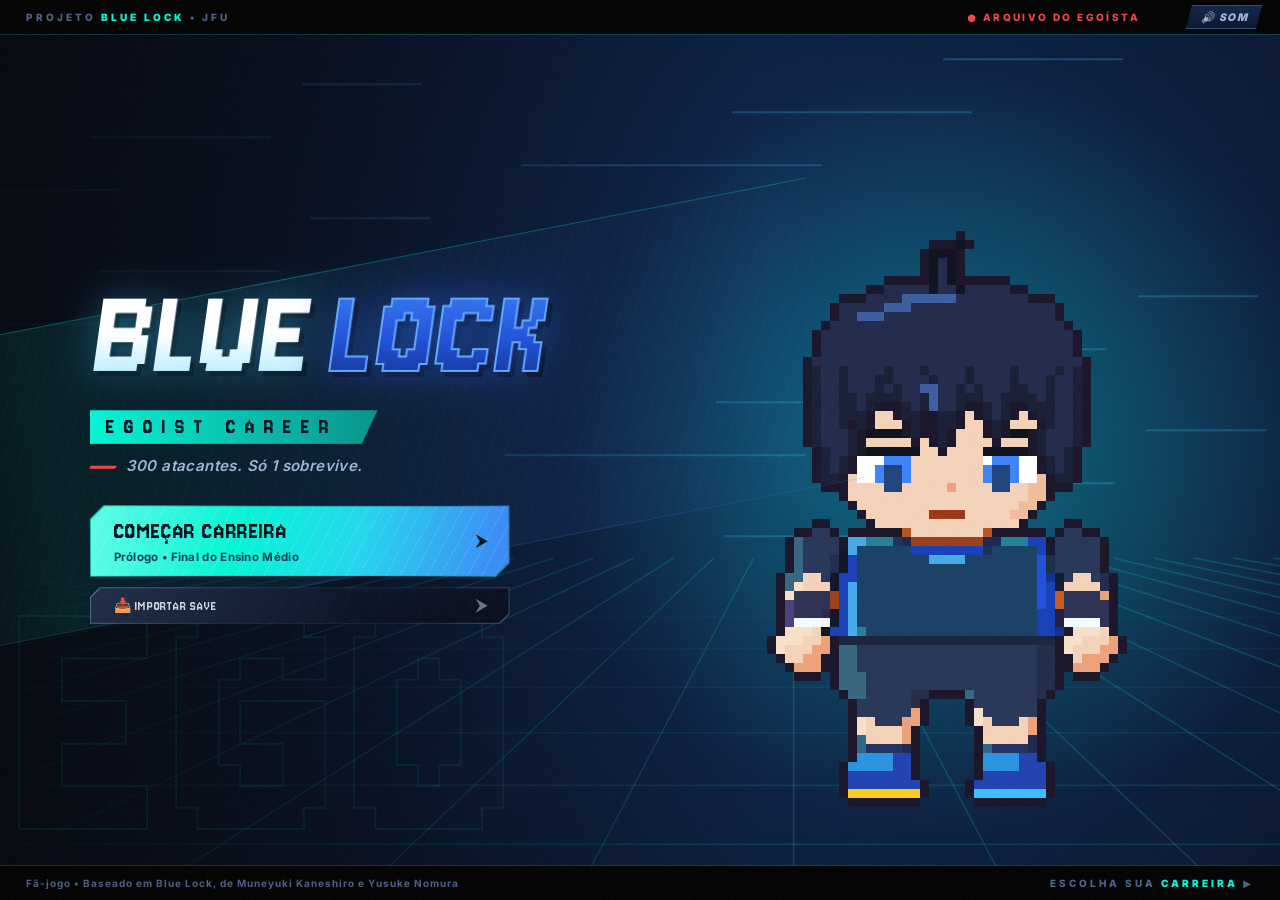
==== commit 1960b1c1: "Fase 2 (lote 1, grupo B): cena 12 chem_reaction refeita (o marcador no meio) Conceito A "O marcador " ====
--- a/index.html
+++ b/index.html
@@ -701,6 +701,7 @@
   <!-- roteiros do lote 1: grupo B -->
   <script src="js/roteiros/placar_tv.js"></script>
   <script src="js/roteiros/scripted_shot.js"></script>
+  <script src="js/roteiros/chem_reaction.js"></script>
   <script src="js/treino_academia.js"></script>
 </body>
 </html>
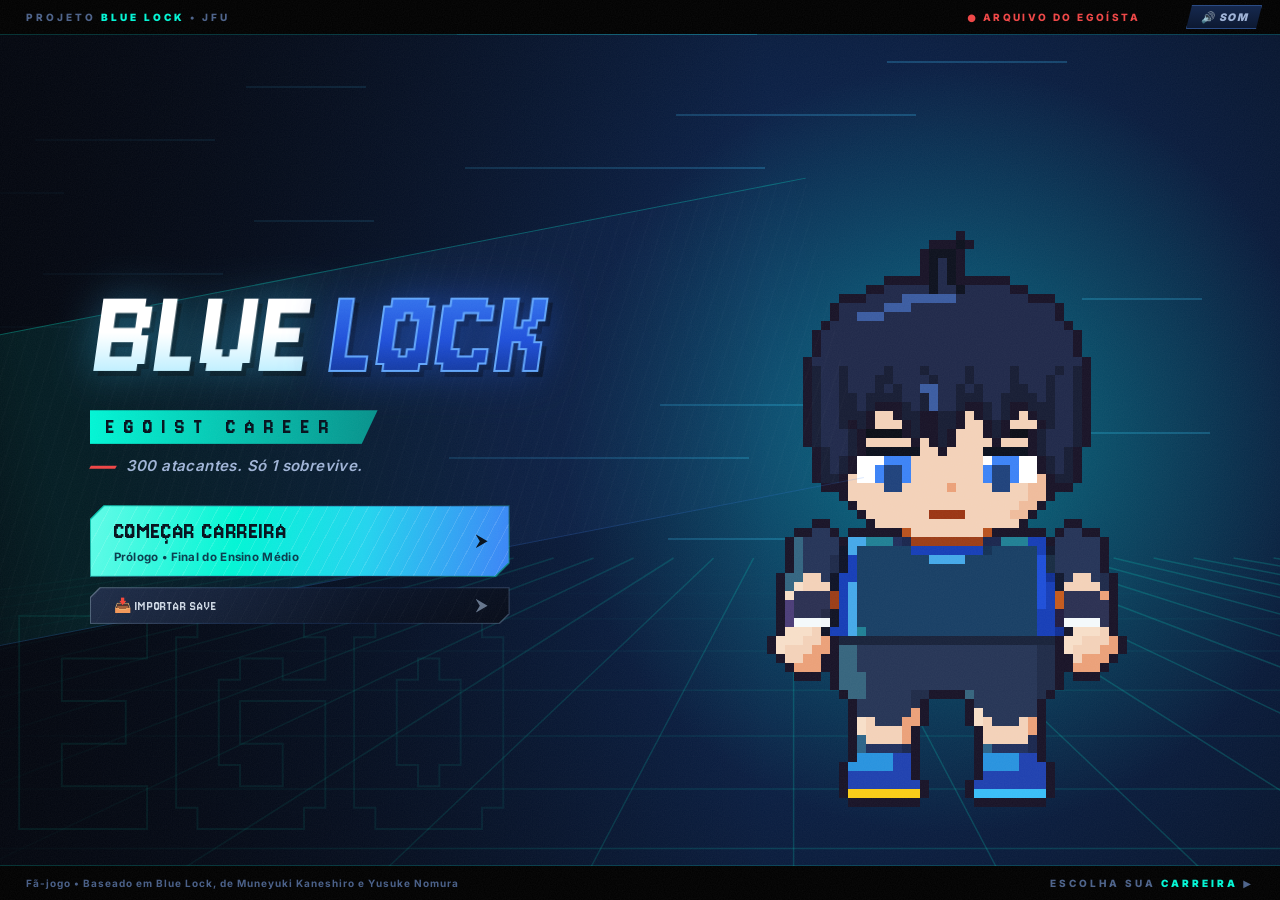
==== commit cd701c7d: "Fase 2 (lote 1, grupo B): cena 45 monster_awaken refeita (o passo atrás) Conceito A "O passo atrás"," ====
--- a/index.html
+++ b/index.html
@@ -702,6 +702,7 @@
   <script src="js/roteiros/placar_tv.js"></script>
   <script src="js/roteiros/scripted_shot.js"></script>
   <script src="js/roteiros/chem_reaction.js"></script>
+  <script src="js/roteiros/monster_awaken.js"></script>
   <script src="js/treino_academia.js"></script>
 </body>
 </html>
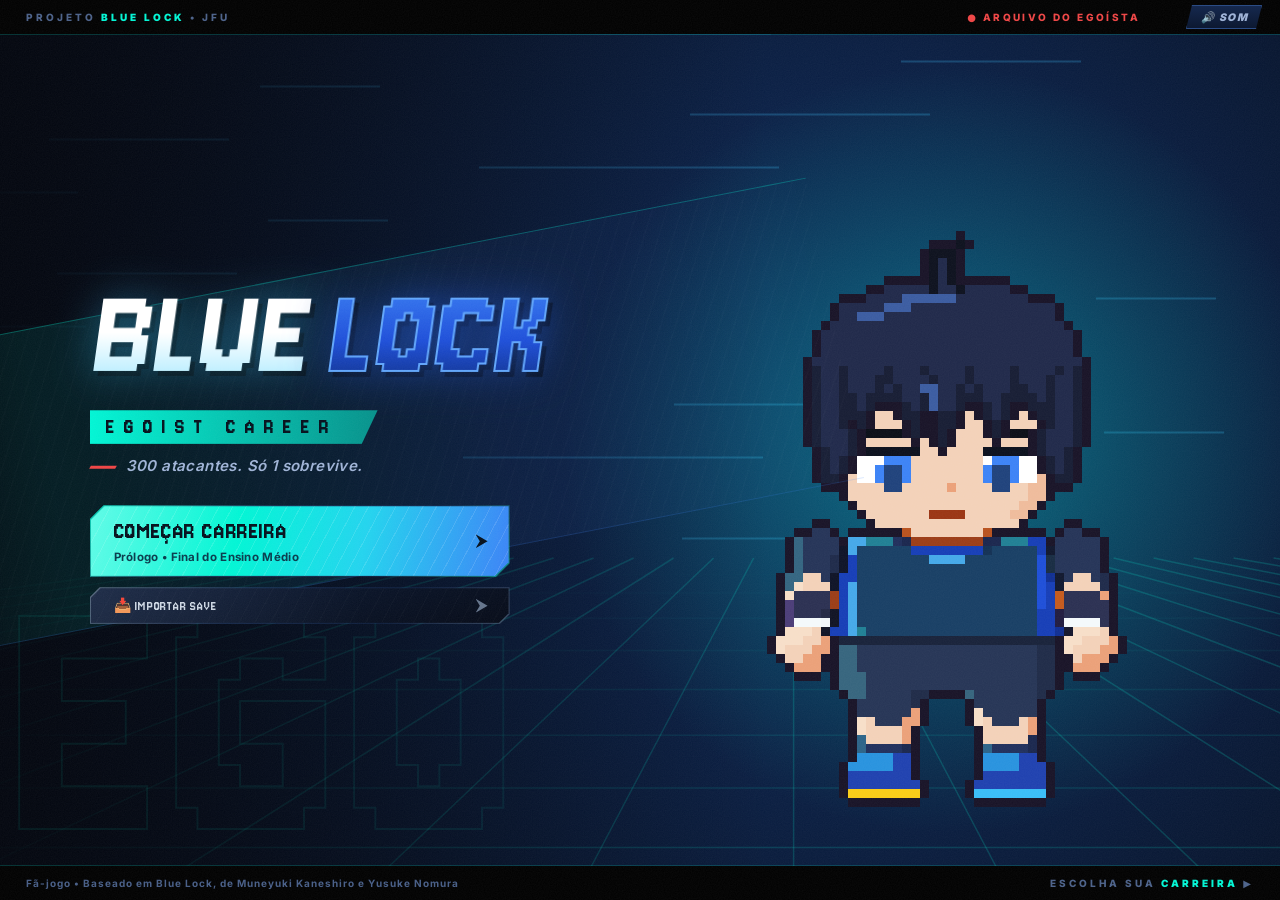
==== commit fba3fba7: "Fase 2 (lote 1, grupo B): cena 31 nel_metavision_goal refeita (os fantasmas do próximo segundo) Conc" ====
--- a/index.html
+++ b/index.html
@@ -703,6 +703,7 @@
   <script src="js/roteiros/scripted_shot.js"></script>
   <script src="js/roteiros/chem_reaction.js"></script>
   <script src="js/roteiros/monster_awaken.js"></script>
+  <script src="js/roteiros/nel_metavision_goal.js"></script>
   <script src="js/treino_academia.js"></script>
 </body>
 </html>
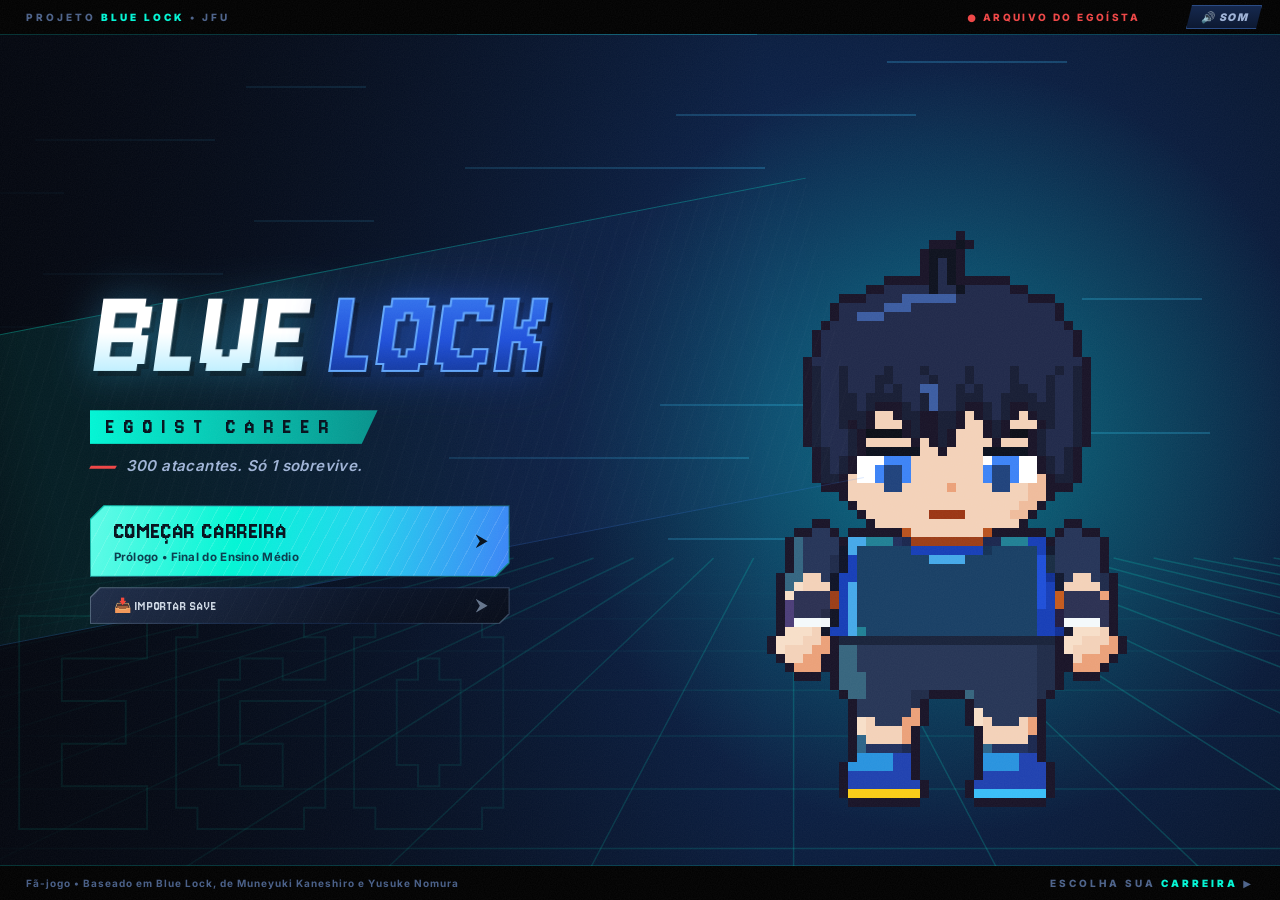
==== commit 2105951d: "Fase 2 (lote 1, grupo B): cena 60 duo_ressonancia refeita (um quadro, dois pulsos) Conceito A, no ro" ====
--- a/index.html
+++ b/index.html
@@ -704,6 +704,7 @@
   <script src="js/roteiros/chem_reaction.js"></script>
   <script src="js/roteiros/monster_awaken.js"></script>
   <script src="js/roteiros/nel_metavision_goal.js"></script>
+  <script src="js/roteiros/duo_ressonancia.js"></script>
   <script src="js/treino_academia.js"></script>
 </body>
 </html>
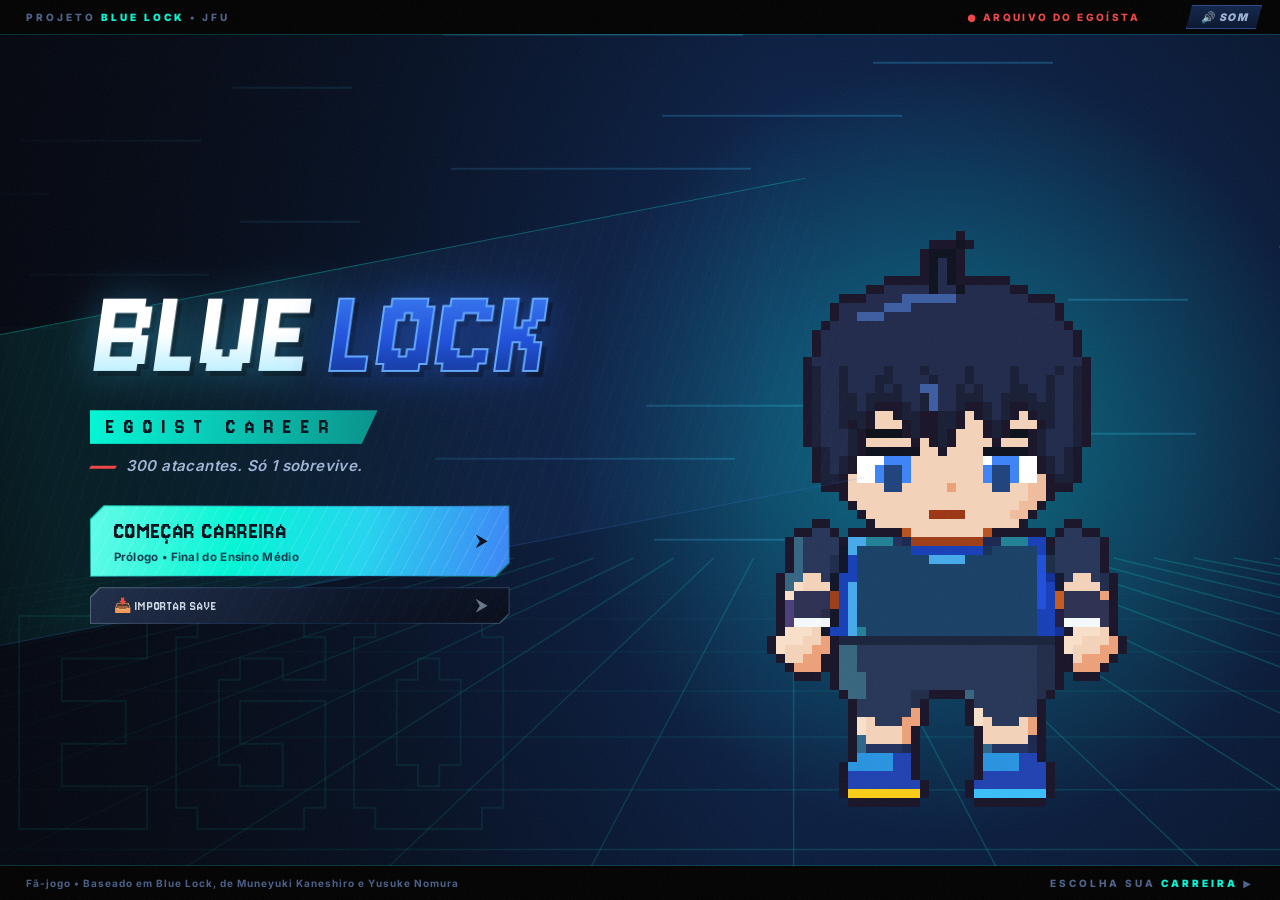
==== commit 347e4012: "Fase 2: junta o grupo C do lote 1 (25, 48, 53 + gala única, 42, 61, 63) Co-Authored-By: Claude Opus " ====
--- a/index.html
+++ b/index.html
@@ -525,11 +525,11 @@
         <button class="hud-skill-btn" style="border-color:#22c55e" onclick="CutsceneEngine.setSakugaAngle(4)">[5] Bola Batendo na Rede!</button>
       </div>
       <div style="display:flex; gap:8px">
-        <button class="btn-play-chapter" style="margin:0; padding:6px 14px" onclick="CutsceneEngine.nextSakugaAngle()">AVANÇAR ▶</button>
+        <button class="btn-play-chapter" style="margin:0; padding:6px 14px" onclick="CutsceneEngine.cineAdvance()">AVANÇAR ▶</button>
         <button class="vn-skip-btn" onclick="CutsceneEngine.finishSakuga()">PULAR ▶▶</button>
       </div>
     </div>
-    <canvas id="sakuga-action-canvas" width="1280" height="720" onclick="CutsceneEngine.nextSakugaAngle()"></canvas>
+    <canvas id="sakuga-action-canvas" width="1280" height="720" onclick="CutsceneEngine.cineAdvance()"></canvas>
   </div>
 
   <!-- MODAL DE INTRODUÇÃO DE PARTIDA -->
@@ -698,13 +698,13 @@
   <script src="js/cine3d_final.js"></script>
   <script src="js/cine3d_bola_ouro.js"></script>
   <script src="js/cine3d_duo.js"></script>
-  <!-- roteiros do lote 1: grupo B -->
-  <script src="js/roteiros/placar_tv.js"></script>
-  <script src="js/roteiros/scripted_shot.js"></script>
-  <script src="js/roteiros/chem_reaction.js"></script>
-  <script src="js/roteiros/monster_awaken.js"></script>
-  <script src="js/roteiros/nel_metavision_goal.js"></script>
-  <script src="js/roteiros/duo_ressonancia.js"></script>
+  <!-- roteiros do lote 1: grupo C -->
+  <script src="js/roteiros/sae_interview.js"></script>
+  <script src="js/roteiros/camp_night.js"></script>
+  <script src="js/roteiros/ballon_dor.js"></script>
+  <script src="js/roteiros/u20_celebration.js"></script>
+  <script src="js/roteiros/duo_regra.js"></script>
+  <script src="js/roteiros/duo_final.js"></script>
   <script src="js/treino_academia.js"></script>
 </body>
 </html>
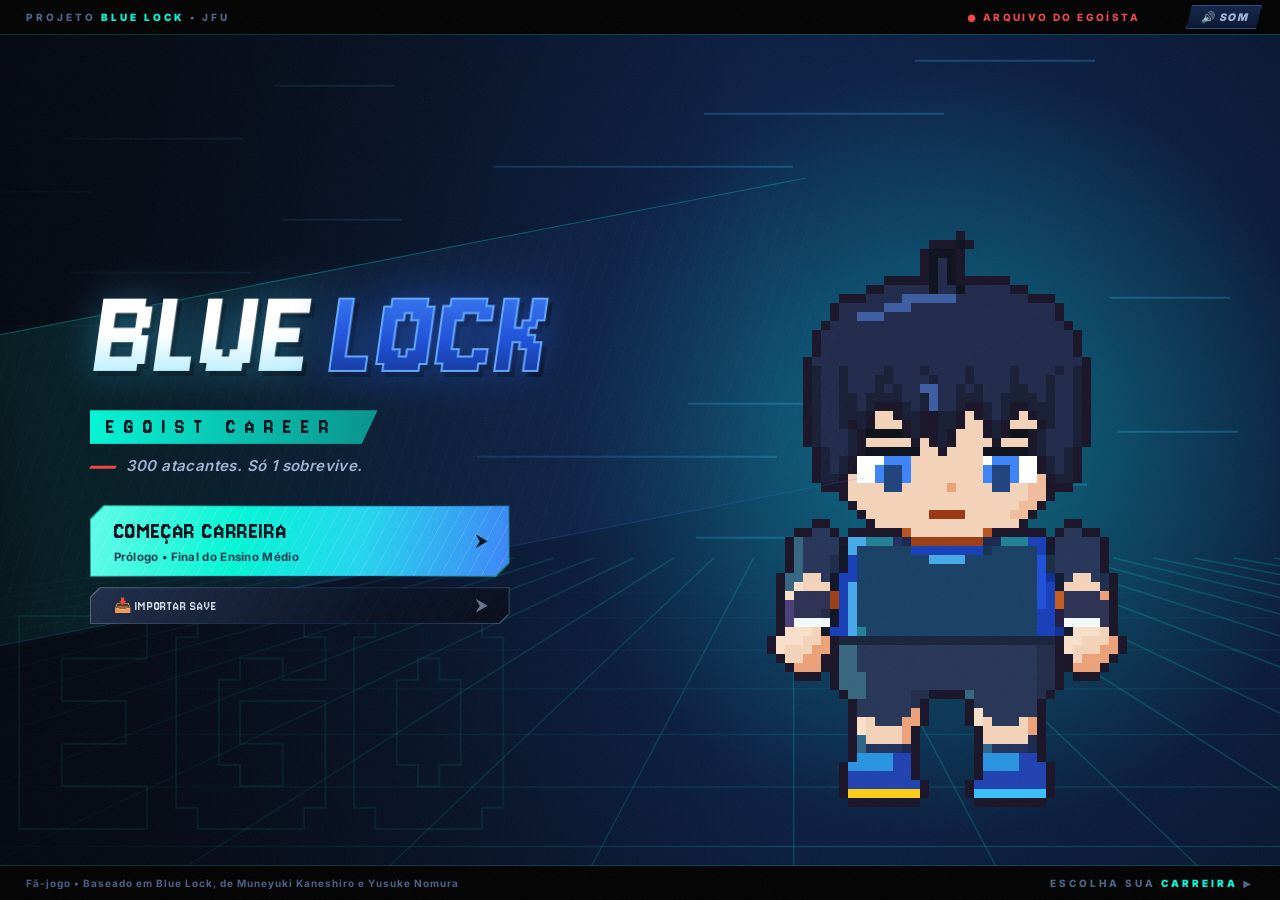
==== commit fd8b5158: "Fase 2: junta o grupo A do lote 1 (13, 05/06, 10, 15/16, 19/20) Co-Authored-By: Claude Opus 5.5 <nor" ====
--- a/index.html
+++ b/index.html
@@ -705,6 +705,13 @@
   <script src="js/roteiros/u20_celebration.js"></script>
   <script src="js/roteiros/duo_regra.js"></script>
   <script src="js/roteiros/duo_final.js"></script>
+  <!-- roteiros do lote 1: grupo A -->
+  <script src="js/roteiros/grupo_a_comum.js"></script>
+  <script src="js/roteiros/first_selection_awakening.js"></script>
+  <script src="js/roteiros/barou_king.js"></script>
+  <script src="js/roteiros/world_five.js"></script>
+  <script src="js/roteiros/rin_rival.js"></script>
+  <script src="js/roteiros/rin_takes_bachira.js"></script>
   <script src="js/treino_academia.js"></script>
 </body>
 </html>
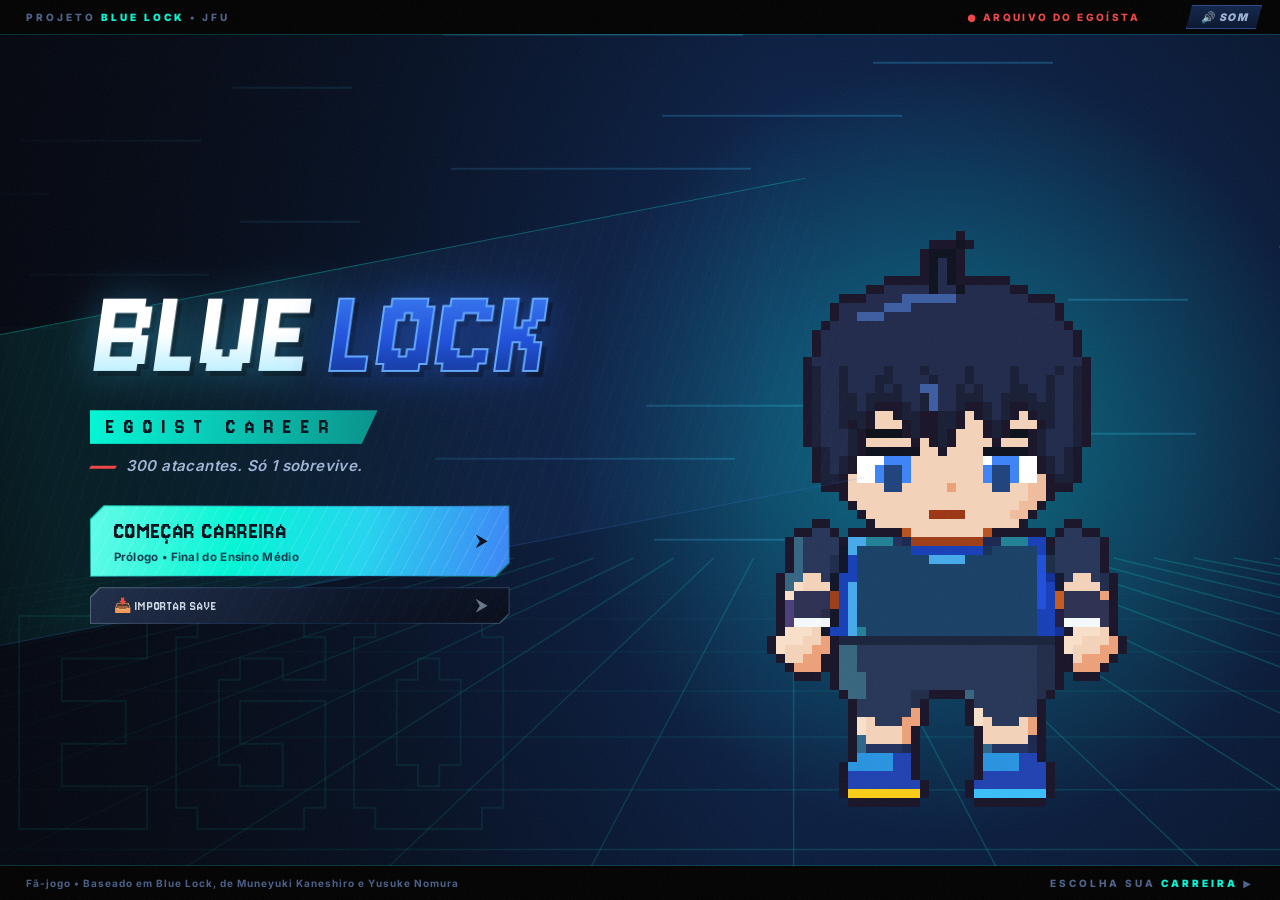
==== commit 3b34a098: "Fase 2: junta o grupo B do lote 1 (11, 12, 45, 31, 60) Co-Authored-By: Claude Opus 5.5 <noreply@anth" ====
--- a/index.html
+++ b/index.html
@@ -712,6 +712,13 @@
   <script src="js/roteiros/world_five.js"></script>
   <script src="js/roteiros/rin_rival.js"></script>
   <script src="js/roteiros/rin_takes_bachira.js"></script>
+  <!-- roteiros do lote 1: grupo B -->
+  <script src="js/roteiros/placar_tv.js"></script>
+  <script src="js/roteiros/scripted_shot.js"></script>
+  <script src="js/roteiros/chem_reaction.js"></script>
+  <script src="js/roteiros/monster_awaken.js"></script>
+  <script src="js/roteiros/nel_metavision_goal.js"></script>
+  <script src="js/roteiros/duo_ressonancia.js"></script>
   <script src="js/treino_academia.js"></script>
 </body>
 </html>
